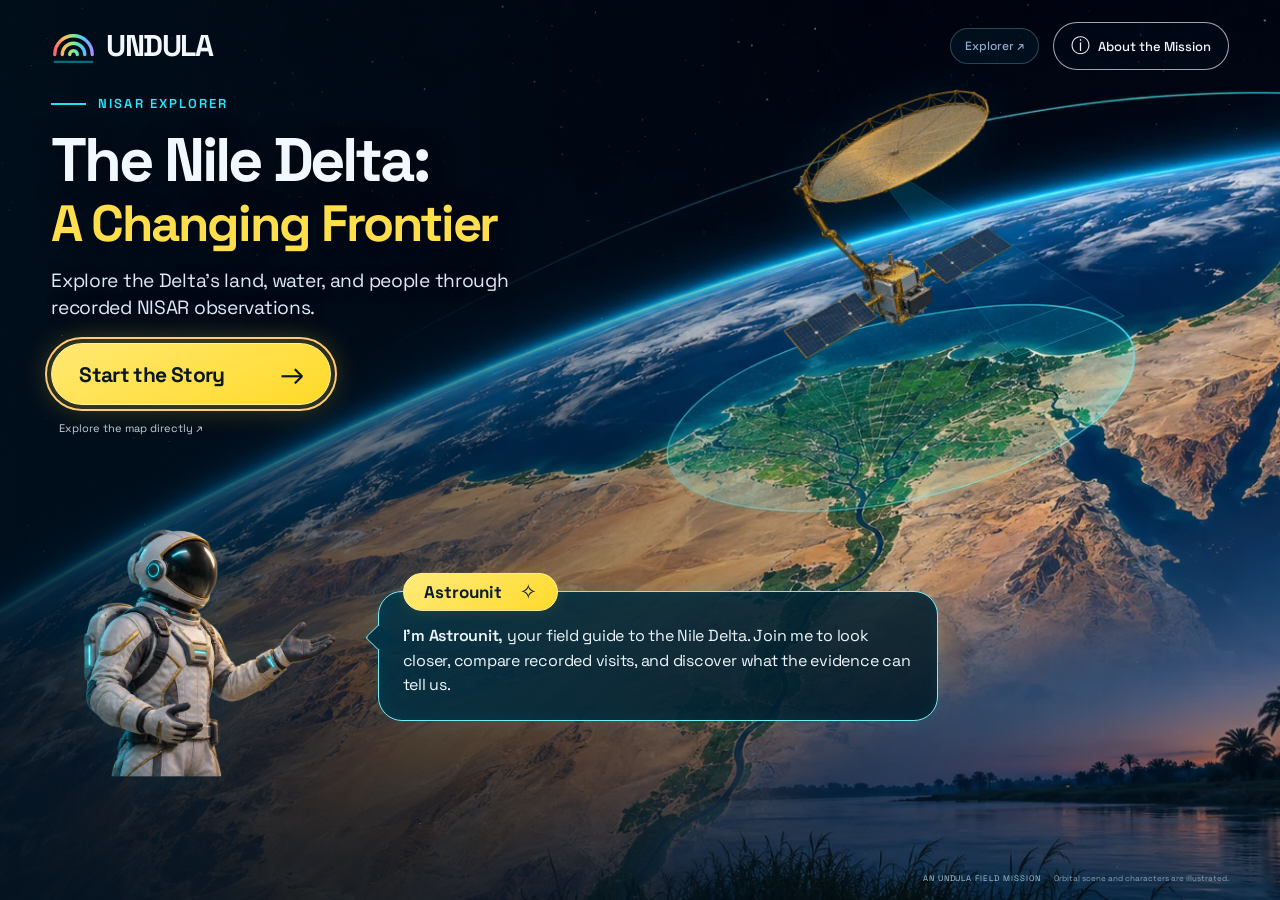
==== index.html @ 19006616 "Link every NASA resource from the challenge; Earthdata Search button The Guide gains 'Learn more and" ====
<!doctype html>
<html lang="en">
<head>
  <meta charset="utf-8">
  <meta name="viewport" content="width=device-width, initial-scale=1, viewport-fit=cover">
  <title>Undula: watch the ground move with NISAR radar</title>
  <meta name="description" content="See the Unseen. Follow NISAR through a cinematic journey over the Nile Delta, then explore real radar observations and the evidence behind Earth's changing surface.">
  <meta name="theme-color" content="#0d1424">
  <link rel="icon" href="assets/brand/undula-mark.svg" type="image/svg+xml">
  <link rel="apple-touch-icon" href="assets/brand/apple-touch-icon.png">
  <link rel="manifest" href="manifest.webmanifest">
  <meta name="application-name" content="Undula">
  <meta name="apple-mobile-web-app-title" content="Undula">
  <meta property="og:title" content="Undula: watch the ground move with NISAR radar">
  <meta property="og:description" content="See and hear the ground move: sinking cities, rising volcanoes and creeping faults, from NASA-ISRO NISAR radar.">
  <meta property="og:image" content="assets/brand/undula-512.png">
  <link rel="preconnect" href="https://fonts.googleapis.com">
  <link rel="preconnect" href="https://fonts.gstatic.com" crossorigin>
  <link rel="preconnect" href="https://server.arcgisonline.com" crossorigin>
  <link rel="preconnect" href="https://cdn.jsdelivr.net" crossorigin>
  <link href="https://fonts.googleapis.com/css2?family=Inter:wght@400..800&family=Space+Grotesk:wght@500..700&display=swap" rel="stylesheet">
  <link rel="modulepreload" href="fringe.js?v=10.0">
  <link rel="modulepreload" href="icons.js?v=19.0">
  <link rel="modulepreload" href="stories.js?v=10.0">
  <link rel="modulepreload" href="gl.js?v=10.0">
  <link rel="stylesheet" href="vendor/leaflet.css">
  <link rel="stylesheet" href="app.css?v=21.0">
  <link rel="stylesheet" href="learn.css?v=10.0">
  <link rel="stylesheet" href="mission.css?v=13.0">
  <link rel="stylesheet" href="scout.css?v=20.0">
  <link rel="modulepreload" href="learn.js?v=11.0">
  <link rel="modulepreload" href="science.js?v=10.0">
</head>
<body>
  <div class="app" id="app" data-view="map">

    <!-- ===================== MAP ===================== -->
    <section class="view view-map" id="view-map" aria-label="Radar map">
      <div id="map" aria-label="Interactive map"></div>
      <div class="map-vignette" aria-hidden="true"></div>

      <header class="hud-brand">
        <h1 class="brand-title"><svg class="brand-mark" viewBox="0 0 48 40" fill="none" aria-hidden="true"><defs><linearGradient id="undula-g" x1="3" y1="0" x2="45" y2="0" gradientUnits="userSpaceOnUse"><stop offset="0" stop-color="#ff5d73"/><stop offset=".26" stop-color="#ffc24d"/><stop offset=".5" stop-color="#7cf28b"/><stop offset=".74" stop-color="#4cc9ff"/><stop offset="1" stop-color="#b48cff"/></linearGradient></defs><g stroke="url(#undula-g)" stroke-linecap="round" stroke-width="3.6"><path d="M4 29a20 20 0 0 1 40 0"/><path d="M12 29a12 12 0 0 1 24 0"/><path d="M20 29a4 4 0 0 1 8 0"/></g><path d="M4 37h40" stroke="currentColor" stroke-opacity=".45" stroke-width="2.4" stroke-linecap="round"/></svg><span>Undula</span></h1>
        <p class="kicker accent">Watch the ground move with NISAR radar</p>
      </header>

      <div class="pulse glass" id="pulse" aria-live="off">
        <span class="pulse-dot" aria-hidden="true"></span>
        <div class="pulse-track"><div class="pulse-items" id="pulse-items"></div></div>
      </div>

      <div class="hud-tools" role="toolbar" aria-label="Map tools">
        <button class="glass round tool" id="btn-band" aria-label="Radar band"><span class="band-letter">L</span></button>
        <button class="glass round tool" id="btn-geom" aria-label="Pass direction"><span class="band-letter small">ASC</span></button>
        <button class="glass round tool" id="btn-world" aria-label="See the whole world on a globe"></button>
        <button class="glass round tool" id="btn-me" aria-label="Show NISAR over my location"></button>
        <button class="glass round tool" id="btn-sound" aria-label="Hear the ground move" title="Hear the ground move" aria-pressed="false"></button>
        <button class="glass round tool" id="btn-base" aria-label="Switch basemap"></button>
        <button class="glass round tool" id="btn-recenter" aria-label="Recenter on the selected site"></button>
        <button class="glass tool scout-toggle" id="btn-astrounit" aria-label="Explore as Astrounit" title="Explore as Astrounit" aria-pressed="false"><span class="scout-toggle-icon" aria-hidden="true"></span><span class="scout-toggle-label">Explore as Astrounit</span></button>
        <div class="tool-pair glass">
          <button class="tool-flat" id="btn-zoom-in" aria-label="Zoom in"></button>
          <button class="tool-flat" id="btn-zoom-out" aria-label="Zoom out"></button>
        </div>
      </div>

      <div class="legend glass" id="legend"></div>

      <div class="dock" id="dock">
        <button class="story-cta" id="story-cta" type="button" hidden></button>
        <article class="event-card glass" id="event-card" aria-live="polite"></article>
        <div class="scrub-row">
          <div class="scrubber glass">
            <div class="scrub-labels"><span id="scrub-left"></span><span id="scrub-right" class="accent"></span></div>
            <input id="scrubber" type="range" min="0" max="1000" value="0" aria-label="Time through the radar passes">
            <div class="ticks" id="ticks" aria-hidden="true"></div>
          </div>
          <button class="play-btn glass" id="play" aria-label="Pause"></button>
        </div>
      </div>

      <aside class="sheet glass" id="sheet" aria-label="Event details" aria-hidden="true">
        <div class="sheet-grip" aria-hidden="true"></div>
        <button class="sheet-close round" id="sheet-close" aria-label="Close details"></button>
        <div class="sheet-body" id="detail"></div>
      </aside>
    </section>

    <!-- ===================== EVENTS ===================== -->
    <section class="view view-page" id="view-events" aria-label="Events">
      <div class="page">
        <header class="page-head">
          <h1 class="page-title">Events</h1>
          <p class="kicker accent">Real places where the ground is moving</p>
          <p class="page-lede">Explore observations, cited studies and physics models. Each has a different role in the evidence.</p>
        </header>
        <div class="chips" role="group" aria-label="Filter events" id="filters">
          <button class="chip" data-filter="all" aria-pressed="true">All</button>
          <button class="chip" data-filter="human" aria-pressed="false">Caused by people</button>
          <button class="chip" data-filter="volcano" aria-pressed="false">Volcanoes</button>
          <button class="chip" data-filter="fault" aria-pressed="false">Faults</button>
          <button class="chip" data-filter="nisar" aria-pressed="false">Real NISAR data</button>
        </div>
        <div class="event-grid" id="event-grid"></div>
      </div>
    </section>

    <!-- ===================== LAB ===================== -->
    <section class="view view-page" id="view-lab" aria-label="Interference lab">
      <div class="page lab-page">
        <header class="page-head">
          <h1 class="page-title">Interference Lab</h1>
          <p class="kicker accent">Make the ground move and see what the radar would see</p>
        </header>
        <div class="lab-grid">
          <div class="lab-stage">
            <div class="lab-frame">
              <canvas id="lab-canvas" width="520" height="520" aria-label="Simulated interferogram"></canvas>
              <span class="frame-chip" id="lab-chip">NISAR L-band</span>
              <span class="north" aria-hidden="true">N<svg width="16" height="18" viewBox="0 0 16 18"><path d="M8 0 15 18 8 13 1 18z" fill="currentColor"/></svg></span>
              <div class="frame-caption">
                <div><div class="caption-title" id="lab-caption"></div><div class="caption-sub mono" id="lab-sub"></div></div>
                <div class="scalebar mono" id="lab-scale"><span></span><em></em></div>
              </div>
            </div>
            <div class="legend-inline" id="lab-legend"></div>
            <div class="stat-grid four" id="lab-readouts"></div>
          </div>
          <div class="lab-panel">
            <div class="seg big" role="group" aria-label="Deformation source" id="lab-type">
              <button data-type="bowl" aria-pressed="true">Aquifer subsidence</button>
              <button data-type="mogi" aria-pressed="false">Volcano uplift</button>
              <button data-type="rupture" aria-pressed="false">Fault slip</button>
              <button data-type="flank" aria-pressed="false">Flank slide</button>
            </div>
            <div class="slider-card" id="lab-params"></div>
            <div class="slider-card">
              <div class="slider-row">
                <div class="slider-head"><span>Radar band</span></div>
                <div class="seg" role="group" id="lab-band">
                  <button data-band="L" aria-pressed="true">L (23.8 cm)</button>
                  <button data-band="S" aria-pressed="false">S (9.4 cm)</button>
                  <button data-band="C" aria-pressed="false">C (5.55 cm)</button>
                </div>
              </div>
              <div class="slider-row">
                <div class="slider-head"><span>Incidence angle</span><output class="mono" id="lab-inc-out">37°</output></div>
                <input id="lab-inc" type="range" min="20" max="50" step="1" value="37" aria-label="Incidence angle">
                <div class="slider-range mono">20° to 50°</div>
              </div>
              <div class="slider-row">
                <div class="slider-head"><span>Pass direction</span></div>
                <div class="seg" role="group" id="lab-geom">
                  <button data-geom="ascending" aria-pressed="true">Ascending</button>
                  <button data-geom="descending" aria-pressed="false">Descending</button>
                </div>
              </div>
            </div>
          </div>
        </div>
      </div>
    </section>

    <!-- ===================== CINEMATIC JOURNEY ===================== -->
    <section class="view" id="view-briefing" aria-label="A Changing Frontier field mission"><div id="field-mission"></div></section>
    <section class="view" id="view-journey" aria-label="See the Unseen cinematic field guide">
      <div id="journey"></div>
    </section>

    <!-- ===================== GUIDE ===================== -->
    <section class="view view-page" id="view-guide" aria-label="Guide">
      <div class="page">
        <article class="guide" id="guide"></article>
      </div>
    </section>

    <!-- ===================== TAB BAR ===================== -->
    <nav class="tabbar glass" role="tablist" aria-label="Sections" id="tabbar">
      <button class="tab" role="tab" data-view="map" aria-selected="true"><span class="tab-icon" data-icon="map"></span><span>Map</span></button>
      <button class="tab" role="tab" data-view="briefing" aria-selected="false"><span class="tab-icon" data-icon="playCircle"></span><span>Story</span></button>
      <button class="tab tab-more" id="tab-more" type="button" aria-haspopup="true" aria-expanded="false" aria-controls="more-menu"><span class="tab-icon" data-icon="grid"></span><span>More</span></button>
      <div class="more-menu glass" id="more-menu" role="menu" aria-label="More sections" hidden>
        <button class="more-item" role="menuitem" data-view="journey"><b>Journey</b><span>A guided flight over the delta</span></button>
        <button class="more-item" role="menuitem" data-view="events"><b>All places</b><span>Every place where the ground moves</span></button>
        <button class="more-item" role="menuitem" data-view="lab"><b>Lab</b><span>Make the ground move, see the rings</span></button>
        <button class="more-item" role="menuitem" data-view="guide"><b>Guide</b><span>How radar sees the ground</span></button>
      </div>
    </nav>
  </div>

  <script src="vendor/leaflet.js"></script>
  <script type="module" src="app.js?v=22.0"></script>
</body>
</html>
---- vendor/leaflet.css ----
/* required styles */

.leaflet-pane,
.leaflet-tile,
.leaflet-marker-icon,
.leaflet-marker-shadow,
.leaflet-tile-container,
.leaflet-pane > svg,
.leaflet-pane > canvas,
.leaflet-zoom-box,
.leaflet-image-layer,
.leaflet-layer {
	position: absolute;
	left: 0;
	top: 0;
	}
.leaflet-container {
	overflow: hidden;
	}
.leaflet-tile,
.leaflet-marker-icon,
.leaflet-marker-shadow {
	-webkit-user-select: none;
	   -moz-user-select: none;
	        user-select: none;
	  -webkit-user-drag: none;
	}
/* Prevents IE11 from highlighting tiles in blue */
.leaflet-tile::selection {
	background: transparent;
}
/* Safari renders non-retina tile on retina better with this, but Chrome is worse */
.leaflet-safari .leaflet-tile {
	image-rendering: -webkit-optimize-contrast;
	}
/* hack that prevents hw layers "stretching" when loading new tiles */
.leaflet-safari .leaflet-tile-container {
	width: 1600px;
	height: 1600px;
	-webkit-transform-origin: 0 0;
	}
.leaflet-marker-icon,
.leaflet-marker-shadow {
	display: block;
	}
/* .leaflet-container svg: reset svg max-width decleration shipped in Joomla! (joomla.org) 3.x */
/* .leaflet-container img: map is broken in FF if you have max-width: 100% on tiles */
.leaflet-container .leaflet-overlay-pane svg {
	max-width: none !important;
	max-height: none !important;
	}
.leaflet-container .leaflet-marker-pane img,
.leaflet-container .leaflet-shadow-pane img,
.leaflet-container .leaflet-tile-pane img,
.leaflet-container img.leaflet-image-layer,
.leaflet-container .leaflet-tile {
	max-width: none !important;
	max-height: none !important;
	width: auto;
	padding: 0;
	}

.leaflet-container img.leaflet-tile {
	/* See: https://bugs.chromium.org/p/chromium/issues/detail?id=600120 */
	mix-blend-mode: plus-lighter;
}

.leaflet-container.leaflet-touch-zoom {
	-ms-touch-action: pan-x pan-y;
	touch-action: pan-x pan-y;
	}
.leaflet-container.leaflet-touch-drag {
	-ms-touch-action: pinch-zoom;
	/* Fallback for FF which doesn't support pinch-zoom */
	touch-action: none;
	touch-action: pinch-zoom;
}
.leaflet-container.leaflet-touch-drag.leaflet-touch-zoom {
	-ms-touch-action: none;
	touch-action: none;
}
.leaflet-container {
	-webkit-tap-highlight-color: transparent;
}
.leaflet-container a {
	-webkit-tap-highlight-color: rgba(51, 181, 229, 0.4);
}
.leaflet-tile {
	filter: inherit;
	visibility: hidden;
	}
.leaflet-tile-loaded {
	visibility: inherit;
	}
.leaflet-zoom-box {
	width: 0;
	height: 0;
	-moz-box-sizing: border-box;
	     box-sizing: border-box;
	z-index: 800;
	}
/* workaround for https://bugzilla.mozilla.org/show_bug.cgi?id=888319 */
.leaflet-overlay-pane svg {
	-moz-user-select: none;
	}

.leaflet-pane         { z-index: 400; }

.leaflet-tile-pane    { z-index: 200; }
.leaflet-overlay-pane { z-index: 400; }
.leaflet-shadow-pane  { z-index: 500; }
.leaflet-marker-pane  { z-index: 600; }
.leaflet-tooltip-pane   { z-index: 650; }
.leaflet-popup-pane   { z-index: 700; }

.leaflet-map-pane canvas { z-index: 100; }
.leaflet-map-pane svg    { z-index: 200; }

.leaflet-vml-shape {
	width: 1px;
	height: 1px;
	}
.lvml {
	behavior: url(#default#VML);
	display: inline-block;
	position: absolute;
	}


/* control positioning */

.leaflet-control {
	position: relative;
	z-index: 800;
	pointer-events: visiblePainted; /* IE 9-10 doesn't have auto */
	pointer-events: auto;
	}
.leaflet-top,
.leaflet-bottom {
	position: absolute;
	z-index: 1000;
	pointer-events: none;
	}
.leaflet-top {
	top: 0;
	}
.leaflet-right {
	right: 0;
	}
.leaflet-bottom {
	bottom: 0;
	}
.leaflet-left {
	left: 0;
	}
.leaflet-control {
	float: left;
	clear: both;
	}
.leaflet-right .leaflet-control {
	float: right;
	}
.leaflet-top .leaflet-control {
	margin-top: 10px;
	}
.leaflet-bottom .leaflet-control {
	margin-bottom: 10px;
	}
.leaflet-left .leaflet-control {
	margin-left: 10px;
	}
.leaflet-right .leaflet-control {
	margin-right: 10px;
	}


/* zoom and fade animations */

.leaflet-fade-anim .leaflet-popup {
	opacity: 0;
	-webkit-transition: opacity 0.2s linear;
	   -moz-transition: opacity 0.2s linear;
	        transition: opacity 0.2s linear;
	}
.leaflet-fade-anim .leaflet-map-pane .leaflet-popup {
	opacity: 1;
	}
.leaflet-zoom-animated {
	-webkit-transform-origin: 0 0;
	    -ms-transform-origin: 0 0;
	        transform-origin: 0 0;
	}
svg.leaflet-zoom-animated {
	will-change: transform;
}

.leaflet-zoom-anim .leaflet-zoom-animated {
	-webkit-transition: -webkit-transform 0.25s cubic-bezier(0,0,0.25,1);
	   -moz-transition:    -moz-transform 0.25s cubic-bezier(0,0,0.25,1);
	        transition:         transform 0.25s cubic-bezier(0,0,0.25,1);
	}
.leaflet-zoom-anim .leaflet-tile,
.leaflet-pan-anim .leaflet-tile {
	-webkit-transition: none;
	   -moz-transition: none;
	        transition: none;
	}

.leaflet-zoom-anim .leaflet-zoom-hide {
	visibility: hidden;
	}


/* cursors */

.leaflet-interactive {
	cursor: pointer;
	}
.leaflet-grab {
	cursor: -webkit-grab;
	cursor:    -moz-grab;
	cursor:         grab;
	}
.leaflet-crosshair,
.leaflet-crosshair .leaflet-interactive {
	cursor: crosshair;
	}
.leaflet-popup-pane,
.leaflet-control {
	cursor: auto;
	}
.leaflet-dragging .leaflet-grab,
.leaflet-dragging .leaflet-grab .leaflet-interactive,
.leaflet-dragging .leaflet-marker-draggable {
	cursor: move;
	cursor: -webkit-grabbing;
	cursor:    -moz-grabbing;
	cursor:         grabbing;
	}

/* marker & overlays interactivity */
.leaflet-marker-icon,
.leaflet-marker-shadow,
.leaflet-image-layer,
.leaflet-pane > svg path,
.leaflet-tile-container {
	pointer-events: none;
	}

.leaflet-marker-icon.leaflet-interactive,
.leaflet-image-layer.leaflet-interactive,
.leaflet-pane > svg path.leaflet-interactive,
svg.leaflet-image-layer.leaflet-interactive path {
	pointer-events: visiblePainted; /* IE 9-10 doesn't have auto */
	pointer-events: auto;
	}

/* visual tweaks */

.leaflet-container {
	background: #ddd;
	outline-offset: 1px;
	}
.leaflet-container a {
	color: #0078A8;
	}
.leaflet-zoom-box {
	border: 2px dotted #38f;
	background: rgba(255,255,255,0.5);
	}


/* general typography */
.leaflet-container {
	font-family: "Helvetica Neue", Arial, Helvetica, sans-serif;
	font-size: 12px;
	font-size: 0.75rem;
	line-height: 1.5;
	}


/* general toolbar styles */

.leaflet-bar {
	box-shadow: 0 1px 5px rgba(0,0,0,0.65);
	border-radius: 4px;
	}
.leaflet-bar a {
	background-color: #fff;
	border-bottom: 1px solid #ccc;
	width: 26px;
	height: 26px;
	line-height: 26px;
	display: block;
	text-align: center;
	text-decoration: none;
	color: black;
	}
.leaflet-bar a,
.leaflet-control-layers-toggle {
	background-position: 50% 50%;
	background-repeat: no-repeat;
	display: block;
	}
.leaflet-bar a:hover,
.leaflet-bar a:focus {
	background-color: #f4f4f4;
	}
.leaflet-bar a:first-child {
	border-top-left-radius: 4px;
	border-top-right-radius: 4px;
	}
.leaflet-bar a:last-child {
	border-bottom-left-radius: 4px;
	border-bottom-right-radius: 4px;
	border-bottom: none;
	}
.leaflet-bar a.leaflet-disabled {
	cursor: default;
	background-color: #f4f4f4;
	color: #bbb;
	}

.leaflet-touch .leaflet-bar a {
	width: 30px;
	height: 30px;
	line-height: 30px;
	}
.leaflet-touch .leaflet-bar a:first-child {
	border-top-left-radius: 2px;
	border-top-right-radius: 2px;
	}
.leaflet-touch .leaflet-bar a:last-child {
	border-bottom-left-radius: 2px;
	border-bottom-right-radius: 2px;
	}

/* zoom control */

.leaflet-control-zoom-in,
.leaflet-control-zoom-out {
	font: bold 18px 'Lucida Console', Monaco, monospace;
	text-indent: 1px;
	}

.leaflet-touch .leaflet-control-zoom-in, .leaflet-touch .leaflet-control-zoom-out  {
	font-size: 22px;
	}


/* layers control */

.leaflet-control-layers {
	box-shadow: 0 1px 5px rgba(0,0,0,0.4);
	background: #fff;
	border-radius: 5px;
	}
.leaflet-control-layers-toggle {
	background-image: url(images/layers.png);
	width: 36px;
	height: 36px;
	}
.leaflet-retina .leaflet-control-layers-toggle {
	background-image: url(images/layers-2x.png);
	background-size: 26px 26px;
	}
.leaflet-touch .leaflet-control-layers-toggle {
	width: 44px;
	height: 44px;
	}
.leaflet-control-layers .leaflet-control-layers-list,
.leaflet-control-layers-expanded .leaflet-control-layers-toggle {
	display: none;
	}
.leaflet-control-layers-expanded .leaflet-control-layers-list {
	display: block;
	position: relative;
	}
.leaflet-control-layers-expanded {
	padding: 6px 10px 6px 6px;
	color: #333;
	background: #fff;
	}
.leaflet-control-layers-scrollbar {
	overflow-y: scroll;
	overflow-x: hidden;
	padding-right: 5px;
	}
.leaflet-control-layers-selector {
	margin-top: 2px;
	position: relative;
	top: 1px;
	}
.leaflet-control-layers label {
	display: block;
	font-size: 13px;
	font-size: 1.08333em;
	}
.leaflet-control-layers-separator {
	height: 0;
	border-top: 1px solid #ddd;
	margin: 5px -10px 5px -6px;
	}

/* Default icon URLs */
.leaflet-default-icon-path { /* used only in path-guessing heuristic, see L.Icon.Default */
	background-image: url(images/marker-icon.png);
	}


/* attribution and scale controls */

.leaflet-container .leaflet-control-attribution {
	background: #fff;
	background: rgba(255, 255, 255, 0.8);
	margin: 0;
	}
.leaflet-control-attribution,
.leaflet-control-scale-line {
	padding: 0 5px;
	color: #333;
	line-height: 1.4;
	}
.leaflet-control-attribution a {
	text-decoration: none;
	}
.leaflet-control-attribution a:hover,
.leaflet-control-attribution a:focus {
	text-decoration: underline;
	}
.leaflet-attribution-flag {
	display: inline !important;
	vertical-align: baseline !important;
	width: 1em;
	height: 0.6669em;
	}
.leaflet-left .leaflet-control-scale {
	margin-left: 5px;
	}
.leaflet-bottom .leaflet-control-scale {
	margin-bottom: 5px;
	}
.leaflet-control-scale-line {
	border: 2px solid #777;
	border-top: none;
	line-height: 1.1;
	padding: 2px 5px 1px;
	white-space: nowrap;
	-moz-box-sizing: border-box;
	     box-sizing: border-box;
	background: rgba(255, 255, 255, 0.8);
	text-shadow: 1px 1px #fff;
	}
.leaflet-control-scale-line:not(:first-child) {
	border-top: 2px solid #777;
	border-bottom: none;
	margin-top: -2px;
	}
.leaflet-control-scale-line:not(:first-child):not(:last-child) {
	border-bottom: 2px solid #777;
	}

.leaflet-touch .leaflet-control-attribution,
.leaflet-touch .leaflet-control-layers,
.leaflet-touch .leaflet-bar {
	box-shadow: none;
	}
.leaflet-touch .leaflet-control-layers,
.leaflet-touch .leaflet-bar {
	border: 2px solid rgba(0,0,0,0.2);
	background-clip: padding-box;
	}


/* popup */

.leaflet-popup {
	position: absolute;
	text-align: center;
	margin-bottom: 20px;
	}
.leaflet-popup-content-wrapper {
	padding: 1px;
	text-align: left;
	border-radius: 12px;
	}
.leaflet-popup-content {
	margin: 13px 24px 13px 20px;
	line-height: 1.3;
	font-size: 13px;
	font-size: 1.08333em;
	min-height: 1px;
	}
.leaflet-popup-content p {
	margin: 17px 0;
	margin: 1.3em 0;
	}
.leaflet-popup-tip-container {
	width: 40px;
	height: 20px;
	position: absolute;
	left: 50%;
	margin-top: -1px;
	margin-left: -20px;
	overflow: hidden;
	pointer-events: none;
	}
.leaflet-popup-tip {
	width: 17px;
	height: 17px;
	padding: 1px;

	margin: -10px auto 0;
	pointer-events: auto;

	-webkit-transform: rotate(45deg);
	   -moz-transform: rotate(45deg);
	    -ms-transform: rotate(45deg);
	        transform: rotate(45deg);
	}
.leaflet-popup-content-wrapper,
.leaflet-popup-tip {
	background: white;
	color: #333;
	box-shadow: 0 3px 14px rgba(0,0,0,0.4);
	}
.leaflet-container a.leaflet-popup-close-button {
	position: absolute;
	top: 0;
	right: 0;
	border: none;
	text-align: center;
	width: 24px;
	height: 24px;
	font: 16px/24px Tahoma, Verdana, sans-serif;
	color: #757575;
	text-decoration: none;
	background: transparent;
	}
.leaflet-container a.leaflet-popup-close-button:hover,
.leaflet-container a.leaflet-popup-close-button:focus {
	color: #585858;
	}
.leaflet-popup-scrolled {
	overflow: auto;
	}

.leaflet-oldie .leaflet-popup-content-wrapper {
	-ms-zoom: 1;
	}
.leaflet-oldie .leaflet-popup-tip {
	width: 24px;
	margin: 0 auto;

	-ms-filter: "progid:DXImageTransform.Microsoft.Matrix(M11=0.70710678, M12=0.70710678, M21=-0.70710678, M22=0.70710678)";
	filter: progid:DXImageTransform.Microsoft.Matrix(M11=0.70710678, M12=0.70710678, M21=-0.70710678, M22=0.70710678);
	}

.leaflet-oldie .leaflet-control-zoom,
.leaflet-oldie .leaflet-control-layers,
.leaflet-oldie .leaflet-popup-content-wrapper,
.leaflet-oldie .leaflet-popup-tip {
	border: 1px solid #999;
	}


/* div icon */

.leaflet-div-icon {
	background: #fff;
	border: 1px solid #666;
	}


/* Tooltip */
/* Base styles for the element that has a tooltip */
.leaflet-tooltip {
	position: absolute;
	padding: 6px;
	background-color: #fff;
	border: 1px solid #fff;
	border-radius: 3px;
	color: #222;
	white-space: nowrap;
	-webkit-user-select: none;
	-moz-user-select: none;
	-ms-user-select: none;
	user-select: none;
	pointer-events: none;
	box-shadow: 0 1px 3px rgba(0,0,0,0.4);
	}
.leaflet-tooltip.leaflet-interactive {
	cursor: pointer;
	pointer-events: auto;
	}
.leaflet-tooltip-top:before,
.leaflet-tooltip-bottom:before,
.leaflet-tooltip-left:before,
.leaflet-tooltip-right:before {
	position: absolute;
	pointer-events: none;
	border: 6px solid transparent;
	background: transparent;
	content: "";
	}

/* Directions */

.leaflet-tooltip-bottom {
	margin-top: 6px;
}
.leaflet-tooltip-top {
	margin-top: -6px;
}
.leaflet-tooltip-bottom:before,
.leaflet-tooltip-top:before {
	left: 50%;
	margin-left: -6px;
	}
.leaflet-tooltip-top:before {
	bottom: 0;
	margin-bottom: -12px;
	border-top-color: #fff;
	}
.leaflet-tooltip-bottom:before {
	top: 0;
	margin-top: -12px;
	margin-left: -6px;
	border-bottom-color: #fff;
	}
.leaflet-tooltip-left {
	margin-left: -6px;
}
.leaflet-tooltip-right {
	margin-left: 6px;
}
.leaflet-tooltip-left:before,
.leaflet-tooltip-right:before {
	top: 50%;
	margin-top: -6px;
	}
.leaflet-tooltip-left:before {
	right: 0;
	margin-right: -12px;
	border-left-color: #fff;
	}
.leaflet-tooltip-right:before {
	left: 0;
	margin-left: -12px;
	border-right-color: #fff;
	}

/* Printing */

@media print {
	/* Prevent printers from removing background-images of controls. */
	.leaflet-control {
		-webkit-print-color-adjust: exact;
		print-color-adjust: exact;
		}
	}
---- app.css ----
/* =========================================================================
   Undula design tokens (first drawn for the Fringe iOS app; see Theme.swift)
   ========================================================================= */
:root {
  --canvas: #0d1424;
  --surface: #141d2f;
  --raised: #1b2639;
  --stroke: #26324a;
  --hair: rgba(226, 234, 248, 0.10);
  --text: #f3f6fb;
  --text-2: #c5cfdf;
  --sage: #8e9bb0;
  --accent: #3ddc97;
  --accent-dim: rgba(61, 220, 151, 0.14);
  --coral: #ff7a66;
  --amber: #ffc857;
  --lateral: #8fcdea;
  --glass: rgba(20, 29, 47, 0.88);
  --glass-strong: rgba(20, 29, 47, 0.96);
  --shadow: 0 12px 32px rgba(4, 9, 22, 0.32), 0 1px 3px rgba(4, 9, 22, 0.28);
  --mono: "JetBrains Mono", ui-monospace, SFMono-Regular, Menlo, Consolas, monospace;
  --sans: Inter, system-ui, -apple-system, "Segoe UI", Roboto, sans-serif;
  --r-xl: 24px;
  --r-lg: 18px;
  --r-md: 14px;
  --r-sm: 10px;
  --ease: cubic-bezier(0.22, 1, 0.36, 1);
  --sheet-w: 440px;
  color-scheme: dark;
}

* { box-sizing: border-box; }
html, body { height: 100%; }
body {
  margin: 0;
  background: var(--canvas);
  color: var(--text);
  font: 400 15px/1.55 var(--sans);
  -webkit-font-smoothing: antialiased;
  -moz-osx-font-smoothing: grayscale;
  font-feature-settings: "cv11", "ss01";
  overflow: hidden;
}
button, input, select { font: inherit; color: inherit; }
button { cursor: pointer; -webkit-tap-highlight-color: transparent; }
a { color: var(--accent); text-decoration: none; }
a:hover { text-decoration: underline; }
.icon { display: block; flex: none; }
.mono { font-family: var(--mono); font-variant-numeric: tabular-nums; }
.accent { color: var(--accent); }
.coral { color: var(--coral); }
.amber { color: var(--amber); }
.lateral { color: var(--lateral); }
.muted { color: var(--sage); }
.kicker {
  margin: 0;
  font: 500 11px/1.5 var(--mono);
  letter-spacing: 0.2em;
  text-transform: uppercase;
  color: var(--sage);
}
.kicker.accent { color: var(--accent); }
:focus-visible { outline: 2px solid var(--accent); outline-offset: 3px; border-radius: 10px; }

.glass {
  background: var(--glass);
  backdrop-filter: blur(16px) saturate(1.4);
  -webkit-backdrop-filter: blur(16px) saturate(1.4);
  border: 1px solid var(--hair);
  box-shadow: var(--shadow), inset 0 1px 0 rgba(255, 255, 255, 0.05);
}
.round {
  width: 48px; height: 48px; border-radius: 50%;
  display: grid; place-items: center;
  color: var(--accent);
  border: 1px solid var(--hair);
  transition: transform 0.18s var(--ease), background 0.2s;
}
.round:hover { background: rgba(22, 34, 38, 0.9); }
.round:active { transform: scale(0.94); }

/* =========================================================================
   App shell
   ========================================================================= */
.app { position: fixed; inset: 0; }
.view { position: absolute; inset: 0; opacity: 0; visibility: hidden; transition: opacity 0.35s var(--ease), visibility 0s linear 0.35s; }
.app[data-view="map"] #view-map,
.app[data-view="events"] #view-events,
.app[data-view="lab"] #view-lab,
.app[data-view="guide"] #view-guide { opacity: 1; visibility: visible; transition: opacity 0.35s var(--ease); }

/* Tab bar — app style, floating */
.tabbar {
  position: fixed; z-index: 1200;
  top: 18px; right: 18px;
  display: flex; gap: 4px; padding: 5px;
  border-radius: 999px;
}
.tab {
  display: flex; align-items: center; gap: 8px;
  padding: 9px 16px; border-radius: 999px; border: 0;
  background: transparent; color: var(--text-2);
  font: 500 14px var(--sans);
  transition: background 0.25s var(--ease), color 0.25s;
}
.tab:hover { color: var(--text); }
.tab[aria-selected="true"] { background: rgba(57, 217, 138, 0.13); color: var(--accent); }
.tab-icon { display: grid; }

/* =========================================================================
   Map view
   ========================================================================= */
#map { position: absolute; inset: 0; background: #0b1311; }
.leaflet-container { font: 13px var(--sans); background: #0b1311; }
.basemap-dark .leaflet-tile-pane { filter: sepia(0.42) hue-rotate(95deg) saturate(1.35) brightness(1.12) contrast(1.06); }
.basemap-dark .leaflet-pane.leaflet-labels-pane { filter: brightness(1.25); opacity: 0.95; }
.basemap-sat .leaflet-tile-pane { filter: brightness(0.92) saturate(1.05); }
.wayback-on .leaflet-tile-pane { filter: none; }
.map-vignette {
  position: absolute; inset: 0; pointer-events: none; z-index: 450;
  background:
    linear-gradient(180deg, rgba(5, 8, 10, 0.5) 0%, rgba(5, 8, 10, 0) 16%),
    linear-gradient(0deg, rgba(5, 8, 10, 0.55) 0%, rgba(5, 8, 10, 0) 26%),
    radial-gradient(130% 100% at 50% 45%, transparent 65%, rgba(5, 8, 10, 0.28) 100%);
}
.leaflet-control-attribution {
  background: rgba(5, 8, 10, 0.55) !important; color: var(--sage) !important;
  font: 10px var(--sans); border-radius: 8px 0 0 0;
}
.leaflet-control-attribution a { color: var(--text-2) !important; }
.leaflet-popup-content-wrapper {
  background: var(--glass-strong); color: var(--text);
  backdrop-filter: blur(18px); -webkit-backdrop-filter: blur(18px);
  border: 1px solid var(--hair); border-radius: var(--r-md); box-shadow: var(--shadow);
}
.leaflet-popup-content { margin: 14px 16px; line-height: 1.45; }
.leaflet-popup-tip { background: var(--glass-strong); border: 1px solid var(--hair); }
.leaflet-container a.leaflet-popup-close-button { color: var(--sage); top: 6px; right: 6px; }
.fringe-overlay, .nisar-layer { transition: opacity 0.45s var(--ease); }

/* Site markers */
/* The dot's own centre sits exactly on the site coordinate; the name floats beside it. */
.site { position: absolute; left: 0; top: 0; width: 0; height: 0; }
.site-dot {
  position: absolute; left: -7px; top: -7px;
  width: 14px; height: 14px; border-radius: 50%;
  background: var(--accent); box-shadow: 0 0 0 3px rgba(5, 8, 10, 0.85), 0 0 18px rgba(57, 217, 138, 0.5);
  transition: transform 0.3s var(--ease);
}
.site-dot::after {
  content: ""; position: absolute; inset: -9px; border-radius: 50%;
  border: 1.5px solid var(--accent); opacity: 0;
}
.site.is-selected .site-dot { transform: scale(1.2); }
.site.is-selected .site-dot::after { animation: ping 2.4s var(--ease) infinite; }
/* GNSS stations: small diamonds; codes appear when zoomed in */
.station { position: relative; transform: translate(-6px, -6px); display: flex; align-items: center; gap: 6px; width: max-content; }
.station i { width: 9px; height: 9px; transform: rotate(45deg); background: var(--amber); box-shadow: 0 0 0 2px rgba(5, 8, 10, 0.85); border-radius: 2px; }
.station span {
  font: 600 10px var(--mono); letter-spacing: 0.06em; color: var(--amber);
  background: rgba(5, 8, 10, 0.78); border: 1px solid rgba(255, 194, 77, 0.35); border-radius: 6px; padding: 1px 5px;
  opacity: 0; transition: opacity 0.25s;
}
.zoom-close .station span, .station:hover span { opacity: 1; }
.site-label {
  position: absolute; left: 16px; top: 0;
  font: 600 14px var(--sans); color: var(--text); white-space: nowrap;
  text-shadow: 0 1px 2px rgba(0, 0, 0, 0.9), 0 0 14px rgba(0, 0, 0, 0.8);
  opacity: 0; transform: translate(-4px, -50%); transition: opacity 0.3s, transform 0.3s var(--ease);
  pointer-events: none;
}
.site.is-selected .site-label, .site-dot:hover + .site-label { opacity: 1; transform: translate(0, -50%); }
/* Pins say what the ground is doing: colour by kind, a plain status line under the name. */
.site.kind-coral .site-dot { background: var(--coral); box-shadow: 0 0 0 3px rgba(5, 8, 10, 0.85), 0 0 18px rgba(255, 107, 87, 0.55); }
.site.kind-amber .site-dot { background: var(--amber); box-shadow: 0 0 0 3px rgba(5, 8, 10, 0.85), 0 0 18px rgba(255, 194, 77, 0.55); }
.site.kind-lateral .site-dot { background: var(--lateral); box-shadow: 0 0 0 3px rgba(5, 8, 10, 0.85), 0 0 18px rgba(143, 200, 224, 0.55); }
.site.kind-coral .site-dot::after { border-color: var(--coral); }
.site.kind-amber .site-dot::after { border-color: var(--amber); }
.site.kind-lateral .site-dot::after { border-color: var(--lateral); }
.site-label small { display: block; font: 600 11.5px var(--sans); letter-spacing: 0.01em; margin-top: 1px; }
.site.kind-coral .site-label small { color: #ff9a8b; }
.site.kind-amber .site-label small { color: #ffd68a; }
.site.kind-lateral .site-label small { color: #b9dcea; }
.zoom-mid .site-label { opacity: 0.92; transform: translate(0, -50%); }
.zoom-mid .site.is-selected .site-label { opacity: 1; }
.pin-key { display: flex; flex-wrap: wrap; gap: 6px 14px; margin-top: 8px; font: 600 11.5px var(--sans); }
.pin-key span { display: inline-flex; align-items: center; gap: 6px; }
.pin-key span::before { content: ""; width: 9px; height: 9px; border-radius: 50%; background: currentColor; box-shadow: 0 0 8px currentColor; }
@keyframes ping { 0% { transform: scale(0.6); opacity: 0.9; } 80%, 100% { transform: scale(1.9); opacity: 0; } }
.station-icon {
  font: 600 10px var(--mono); color: var(--canvas); background: var(--text);
  border-radius: 5px; padding: 2px 5px; white-space: nowrap; width: max-content;
  transform: translate(-50%, -50%); box-shadow: 0 0 0 2px rgba(5, 8, 10, 0.6);
}

/* HUD */
.hud-brand { position: absolute; z-index: 1000; top: 22px; left: 26px; pointer-events: none; }
.brand-title {
  margin: 0; font: 800 40px/1 var(--sans); letter-spacing: -0.03em;
  text-shadow: 0 2px 18px rgba(0, 0, 0, 0.6);
}
.hud-brand .kicker { margin-top: 8px; text-shadow: 0 1px 8px rgba(0, 0, 0, 0.8); }

.pulse {
  position: absolute; z-index: 1000; top: 22px; left: 50%; transform: translateX(-50%);
  width: min(560px, calc(100% - 760px)); min-width: 300px;
  height: 44px; border-radius: 999px; display: flex; align-items: center; gap: 12px; padding: 0 16px;
  overflow: hidden;
}
.pulse-dot { width: 8px; height: 8px; border-radius: 50%; background: var(--accent); flex: none; box-shadow: 0 0 0 0 rgba(57, 217, 138, 0.6); animation: live 2s infinite; }
@keyframes live { 0% { box-shadow: 0 0 0 0 rgba(57, 217, 138, 0.55); } 70%, 100% { box-shadow: 0 0 0 9px rgba(57, 217, 138, 0); } }
.pulse-track { overflow: hidden; flex: 1; mask-image: linear-gradient(90deg, transparent, #000 6%, #000 94%, transparent); -webkit-mask-image: linear-gradient(90deg, transparent, #000 6%, #000 94%, transparent); }
.pulse-items { display: flex; gap: 36px; width: max-content; animation: marquee 48s linear infinite; }
.pulse:hover .pulse-items { animation-play-state: paused; }
.pulse-item { font: 500 11px var(--mono); letter-spacing: 0.14em; text-transform: uppercase; color: var(--text-2); white-space: nowrap; }
.pulse-item b { color: var(--accent); font-weight: 600; }
@keyframes marquee { from { transform: translateX(0); } to { transform: translateX(-50%); } }

.hud-tools { position: absolute; z-index: 1000; top: 118px; left: 26px; display: grid; gap: 10px; justify-items: start; }
.tool { color: var(--accent); }
.band-letter { font: 700 17px var(--mono); }
.band-letter.small { font-size: 10.5px; letter-spacing: 0.06em; }
.tool-pair { display: grid; border-radius: 24px; width: 48px; overflow: hidden; }
.tool-flat { width: 48px; height: 44px; display: grid; place-items: center; border: 0; background: transparent; color: var(--text-2); }
.tool-flat:hover { color: var(--text); background: rgba(255, 255, 255, 0.04); }
.tool-flat + .tool-flat { border-top: 1px solid var(--hair); }

.legend {
  position: absolute; z-index: 1000; left: 26px; bottom: 26px; width: 236px;
  padding: 12px 14px; border-radius: var(--r-md);
}
.legend-bar { height: 8px; border-radius: 4px; margin: 8px 0 6px; }
.legend-row { display: flex; justify-content: space-between; gap: 8px; font: 10.5px var(--mono); color: var(--sage); }
.legend-note { font-size: 11.5px; color: var(--sage); margin-top: 6px; line-height: 1.4; }

/* Dock: event card + scrubber */
.dock {
  position: absolute; z-index: 1000; bottom: 22px;
  left: 290px; right: 26px;
  display: grid; gap: 12px; justify-items: center;
  transition: right 0.5s var(--ease);
  pointer-events: none;
}
.app.sheet-open .dock { right: calc(var(--sheet-w) + 44px); }
.dock > * { pointer-events: auto; width: min(660px, 100%); min-width: 0; }
.event-card {
  border-radius: var(--r-xl); padding: 16px; display: grid; grid-template-columns: 112px minmax(0, 1fr) auto; gap: 18px; align-items: center;
}
.ec-thumb { width: 112px; height: 112px; border-radius: 20px; overflow: hidden; background: #0a0f12; box-shadow: inset 0 0 0 1px var(--hair); position: relative; }
.ec-thumb canvas, .ec-thumb img { width: 100%; height: 100%; display: block; object-fit: cover; }
.ec-thumb [hidden] { display: none !important; }
.ec-thumb .thumb-tag { position: absolute; left: 6px; bottom: 6px; font: 600 9px var(--mono); letter-spacing: 0.1em; padding: 2px 6px; border-radius: 6px; background: rgba(5, 8, 10, 0.75); color: var(--accent); }
.ec-body { min-width: 0; display: grid; gap: 2px; }
.ec-title { display: flex; align-items: center; gap: 10px; min-width: 0; }
.ec-title h2 { margin: 0; font: 650 20px/1.25 var(--sans); letter-spacing: -0.01em; white-space: nowrap; overflow: hidden; text-overflow: ellipsis; }
.ec-big { display: flex; align-items: baseline; gap: 10px; margin: 2px 0 2px; }
.ec-num { font: 700 40px/1.05 var(--sans); letter-spacing: -0.025em; font-variant-numeric: tabular-nums; }
.ec-unit { font: 500 20px var(--sans); color: var(--sage); }
.ec-meta { font: 13px var(--mono); color: var(--sage); white-space: nowrap; overflow: hidden; text-overflow: ellipsis; letter-spacing: 0.02em; }
.ec-clock { display: flex; align-items: center; gap: 8px; margin-top: 6px; font: 12px var(--sans); color: var(--sage); white-space: nowrap; overflow: hidden; }
.ec-clock .t { font: 600 15px var(--mono); color: var(--accent); }
.ec-clock .icon { color: var(--accent); }
.ec-side { display: grid; gap: 8px; align-self: stretch; align-content: space-between; justify-items: end; }
.ec-side [hidden] { display: none !important; }
.ec-nav { display: flex; gap: 6px; }
/* Mode switch: physics model · real NISAR · then & now */
.ec-modes {
  grid-column: 1 / -1; display: flex; gap: 4px; padding: 4px; border-radius: 999px;
  background: rgba(255, 255, 255, 0.04); border: 1px solid var(--hair);
}
.mode-btn {
  flex: 1; display: inline-flex; align-items: center; justify-content: center; gap: 7px;
  height: 36px; border: 0; border-radius: 999px; background: transparent; color: var(--text-2);
  font: 600 13px var(--sans); white-space: nowrap; transition: background 0.25s var(--ease), color 0.25s;
}
.mode-btn:hover { color: var(--text); background: rgba(255, 255, 255, 0.05); }
.mode-btn[aria-pressed="true"] { background: var(--accent); color: var(--canvas); }
.mode-btn[data-act="photos"][aria-pressed="true"] { background: var(--text); }
.mode-btn[data-act="model"][aria-pressed="true"] { background: var(--amber); }

/* Then & Now */
.wayback-layer { transition: opacity 1.4s cubic-bezier(0.45, 0, 0.25, 1); }
.swipe { position: absolute; inset: 0; z-index: 455; pointer-events: none; --split: 50%; }
.swipe[hidden] { display: none; }
.swipe-line { position: absolute; top: 0; bottom: 0; left: var(--split); width: 2px; margin-left: -1px; background: #fff; box-shadow: 0 0 12px rgba(0, 0, 0, 0.6); }
.swipe-knob {
  position: absolute; top: 42%; left: var(--split); transform: translate(-50%, -50%); pointer-events: auto; touch-action: none; cursor: ew-resize;
  width: 46px; height: 46px; border-radius: 50%; border: 0; background: #fff; color: var(--canvas);
  display: flex; align-items: center; justify-content: center; box-shadow: 0 6px 20px rgba(0, 0, 0, 0.5);
}
.swipe-knob .icon { width: 14px; height: 14px; }
.swipe-tag {
  position: absolute; top: calc(42% - 66px); padding: 7px 14px; border-radius: 999px; background: rgba(5, 8, 10, 0.8);
  font: 700 16px var(--sans); color: #fff; backdrop-filter: blur(8px); white-space: nowrap;
}
.swipe-top {
  position: absolute; top: 92px; left: 50%; transform: translateX(-50%); width: min(560px, calc(100% - 32px));
  display: grid; justify-items: center; gap: 10px; pointer-events: none; text-align: center;
}
.swipe-note {
  margin: 0; padding: 10px 16px; border-radius: 16px; background: rgba(5, 8, 10, 0.82); backdrop-filter: blur(10px);
  font: 500 15px/1.45 var(--sans); color: #fff; box-shadow: var(--shadow);
}
.swipe-note:empty { display: none; }
.swipe-top .pill-btn { pointer-events: auto; background: #fff; color: var(--canvas); }
.swipe-year { display: none; font: 800 46px/1 var(--sans); color: #fff; text-shadow: 0 2px 18px rgba(0, 0, 0, 0.8); letter-spacing: -0.02em; }
.swipe-year small { display: block; font: 600 13px var(--mono); letter-spacing: 0.2em; text-transform: uppercase; margin-top: 4px; color: var(--accent); }
.swipe.blinking .swipe-year { display: block; }
.swipe.blinking .swipe-line, .swipe.blinking .swipe-knob, .swipe.blinking .swipe-tag { display: none; }
.leaflet-photosB-pane { transition: opacity 0.25s; }

/* Story mode: the dock steps aside and one caption card tells the place's story. */
.story-cta {
  justify-self: center; width: auto !important; display: inline-flex; align-items: center; gap: 9px;
  padding: 10px 18px; border: 0; border-radius: 999px; background: var(--accent); color: var(--canvas);
  font: 700 14px var(--sans); box-shadow: 0 10px 30px rgba(57, 217, 138, 0.28); cursor: pointer;
  transition: transform 0.25s var(--ease), box-shadow 0.25s;
}
.story-cta:hover { transform: translateY(-1px); box-shadow: 0 14px 36px rgba(57, 217, 138, 0.38); }
.story-cta[hidden], .app.comparing .story-cta { display: none; }
@media (max-height: 720px) { .swipe-top { top: 80px; } }
.app.story-on .dock, .app.story-on .legend { opacity: 0; pointer-events: none; transform: translateY(16px); }
.dock, .legend { transition: opacity 0.35s var(--ease), transform 0.35s var(--ease), right 0.5s var(--ease); }
.story {
  position: absolute; z-index: 1001; left: 50%; bottom: 26px; transform: translateX(-50%);
  width: min(640px, calc(100% - 24px)); padding: 20px 22px 18px; border-radius: var(--r-xl);
  display: grid; gap: 10px; animation: story-in 0.45s var(--ease);
}
.story[hidden] { display: none; }
@keyframes story-in { from { opacity: 0; transform: translate(-50%, 18px); } to { opacity: 1; transform: translate(-50%, 0); } }
.story-top { display: flex; justify-content: space-between; align-items: center; gap: 12px; }
.story h2 { margin: 0; font: 750 26px/1.15 var(--sans); letter-spacing: -0.02em; }
.story p { margin: 0; font: 16.5px/1.55 var(--sans); color: var(--text-2); }
.story-head { display: flex; justify-content: space-between; align-items: center; gap: 16px; }
.story-stat { flex: none; display: grid; justify-items: end; gap: 2px; text-align: right; max-width: 220px; }
.story-stat[hidden] { display: none; }
.story-stat strong { font: 800 30px/1 var(--sans); letter-spacing: -0.02em; }
.story-stat strong.accent { color: var(--accent); }
.story-stat span { font-size: 12.5px; line-height: 1.3; color: var(--sage); }
.story-progress { display: flex; gap: 6px; margin-top: 2px; }
.story-progress i { flex: 1; height: 4px; border-radius: 2px; background: rgba(255, 255, 255, 0.12); overflow: hidden; }
.story-progress i.done { background: var(--accent); }
.story-progress b { display: block; height: 100%; width: 0; background: var(--accent); }
.story-actions { display: flex; align-items: center; gap: 8px; flex-wrap: wrap; }
.story-spacer { flex: 1; }
.story-pause { width: 40px; height: 40px; border: 1px solid var(--hair); background: rgba(255, 255, 255, 0.05); color: var(--text); }
.story-pause[hidden], .story-actions [hidden] { display: none; }
.story-end { display: flex; gap: 8px; flex-wrap: wrap; justify-content: flex-end; }
#story-back:disabled { opacity: 0.35; }

/* Welcome: pick a story */
.welcome { position: fixed; inset: 0; z-index: 2500; display: grid; place-items: center; padding: 20px; background: rgba(3, 5, 6, 0.55); backdrop-filter: blur(3px); overflow: auto; }
.welcome[hidden] { display: none; }
.welcome-card { width: min(860px, 100%); padding: 30px 30px 24px; border-radius: 30px; display: grid; gap: 14px; animation: story-in-plain 0.5s var(--ease); }
@keyframes story-in-plain { from { opacity: 0; transform: translateY(14px); } to { opacity: 1; transform: none; } }
.welcome-card h1 { margin: 0; font: 800 38px/1.08 var(--sans); letter-spacing: -0.03em; }
.welcome-lede { margin: 0; font: 17px/1.55 var(--sans); color: var(--text-2); max-width: 640px; }
.welcome-grid { display: grid; grid-template-columns: 1fr 1fr; gap: 12px; margin-top: 6px; }
.w-card {
  display: grid; grid-template-columns: 72px minmax(0, 1fr) 18px; gap: 14px; align-items: center; text-align: left;
  padding: 12px; border-radius: 20px; border: 1px solid var(--hair); background: rgba(255, 255, 255, 0.035); color: var(--text);
  cursor: pointer; transition: background 0.25s, border-color 0.25s, transform 0.25s var(--ease);
}
.w-card:hover, .w-card:focus-visible { background: rgba(57, 217, 138, 0.08); border-color: rgba(57, 217, 138, 0.4); transform: translateY(-1px); }
.w-card.lead { grid-column: 1 / -1; grid-template-columns: 96px minmax(0, 1fr) 18px; border-color: rgba(57, 217, 138, 0.45); background: rgba(57, 217, 138, 0.07); }
.w-card canvas { width: 72px; height: 72px; border-radius: 16px; }
.w-card.lead canvas { width: 96px; height: 96px; }
.w-body { display: grid; gap: 3px; min-width: 0; }
.w-body strong { font: 700 16px var(--sans); }
.w-body > span { font-size: 13.5px; line-height: 1.4; color: var(--text-2); }
.w-body em { font: 600 12.5px var(--sans); font-style: normal; }
.w-badge { justify-self: start; padding: 2px 8px; border-radius: 999px; background: var(--accent); color: var(--canvas); font: 700 11px var(--sans) !important; }
.welcome-foot { display: flex; justify-content: space-between; align-items: center; gap: 12px; flex-wrap: wrap; margin-top: 4px; }
.welcome-foot .pin-key { margin: 0; }
body.welcome-open { overflow: hidden; }
.swipe-tag.left { right: calc(100% - var(--split) + 14px); }
.swipe-tag.right { left: calc(var(--split) + 14px); }
.year-chips { display: flex; flex-wrap: wrap; gap: 6px; }
.year-chips button {
  border: 1px solid var(--hair); background: rgba(255, 255, 255, 0.04); color: var(--text-2);
  border-radius: 999px; padding: 5px 10px; font: 500 12px var(--mono);
}
.year-chips button[aria-current="true"] { background: var(--text); color: var(--canvas); border-color: var(--text); }
.photo-card { border-color: rgba(255, 255, 255, 0.16); }

/* On the ground: gallery + viewer */
.gallery { display: grid; grid-auto-flow: column; grid-auto-columns: minmax(240px, 82%); gap: 12px; overflow-x: auto; scroll-snap-type: x mandatory; padding-bottom: 6px; scrollbar-width: thin; scrollbar-color: #24332d transparent; }
.gallery figure { margin: 0; scroll-snap-align: start; display: grid; gap: 8px; align-content: start; }
.gallery-img { display: block; padding: 0; border: 0; border-radius: 14px; overflow: hidden; background: #0a0f12; cursor: zoom-in; aspect-ratio: 4 / 3; }
.gallery-img img { width: 100%; height: 100%; object-fit: cover; display: block; transition: transform 0.5s var(--ease); }
.gallery-img:hover img { transform: scale(1.04); }
.gallery figcaption { font-size: 13px; line-height: 1.45; color: var(--text-2); }
.credit { display: block; margin-top: 4px; font-size: 11px; color: var(--sage); }
.credit a { color: var(--sage); text-decoration: underline; text-underline-offset: 2px; }
.lightbox {
  position: fixed; inset: 0; z-index: 3000; display: grid; grid-template-columns: auto 1fr auto; align-items: center; gap: 16px;
  padding: 24px; background: rgba(3, 5, 6, 0.92); backdrop-filter: blur(10px); -webkit-backdrop-filter: blur(10px);
}
.lightbox[hidden] { display: none; }
.lb-figure { margin: 0; display: grid; gap: 12px; justify-items: center; max-height: 100%; min-width: 0; }
.lb-figure img { max-width: 100%; max-height: calc(100vh - 170px); border-radius: 14px; box-shadow: 0 20px 60px rgba(0, 0, 0, 0.6); }
.lb-figure figcaption { max-width: 820px; text-align: center; }
.lb-figure p { margin: 0; font-size: 16px; line-height: 1.5; color: var(--text); }
.lb-close { position: absolute; top: 18px; right: 18px; background: rgba(255, 255, 255, 0.08); color: var(--text); }
.lb-nav { background: rgba(255, 255, 255, 0.08); color: var(--text); }
.lb-nav[hidden] { visibility: hidden; display: grid; }
body.lb-open { overflow: hidden; }
@media (max-width: 860px) {
  .lightbox { grid-template-columns: 1fr; padding: 70px 14px 24px; }
  .lb-nav { position: absolute; bottom: 24px; }
  .lb-prev { left: 18px; } .lb-next { right: 18px; }
  .lb-figure img { max-height: calc(100vh - 260px); }
}
.icon-btn {
  width: 36px; height: 36px; border-radius: 50%; display: grid; place-items: center;
  background: rgba(255, 255, 255, 0.04); border: 1px solid var(--hair); color: var(--text-2);
  transition: background 0.2s, color 0.2s, transform 0.15s var(--ease);
}
.icon-btn:hover { color: var(--text); background: rgba(255, 255, 255, 0.08); }
.icon-btn:active { transform: scale(0.92); }
.pill-btn {
  display: inline-flex; align-items: center; gap: 8px; height: 36px; padding: 0 14px; border-radius: 999px;
  border: 1px solid rgba(57, 217, 138, 0.35); background: rgba(57, 217, 138, 0.1); color: var(--accent);
  font: 600 13px var(--sans); white-space: nowrap;
  transition: background 0.2s, transform 0.15s var(--ease);
}
.pill-btn:hover { background: rgba(57, 217, 138, 0.18); }
.pill-btn:active { transform: scale(0.96); }
.pill-btn[aria-pressed="true"] { background: var(--accent); color: var(--canvas); border-color: var(--accent); }
.pill-btn.ghost { border-color: var(--hair); background: rgba(255, 255, 255, 0.04); color: var(--text); }

.chip-tag {
  display: inline-flex; align-items: center; gap: 6px; flex: none;
  font: 600 10.5px var(--mono); letter-spacing: 0.12em; text-transform: uppercase;
  padding: 4px 9px; border-radius: 999px; background: var(--accent-dim); color: var(--accent);
}
.chip-tag.coral { background: rgba(255, 107, 87, 0.12); color: var(--coral); }
.chip-tag.amber { background: rgba(255, 194, 77, 0.12); color: var(--amber); }
.chip-tag.lateral { background: rgba(143, 200, 224, 0.12); color: var(--lateral); }
.chip-tag .icon { width: 13px; height: 13px; }

.scrub-row { display: grid; grid-template-columns: minmax(0, 1fr) auto; gap: 12px; align-items: center; }
.scrubber { border-radius: var(--r-lg); padding: 12px 18px 10px; }
.scrub-labels { display: flex; justify-content: space-between; gap: 12px; font: 500 13px var(--mono); color: var(--sage); margin-bottom: 4px; white-space: nowrap; }
.ticks { position: relative; height: 8px; margin: 2px 11px 0; }
.ticks i { position: absolute; top: 0; width: 1px; height: 6px; background: rgba(237, 246, 240, 0.22); }
.ticks i.major { height: 8px; background: rgba(237, 246, 240, 0.4); }
.play-btn { width: 64px; height: 64px; border-radius: 50%; display: grid; place-items: center; color: var(--text); transition: transform 0.15s var(--ease); }
.play-btn:hover { background: rgba(22, 34, 38, 0.9); }
.play-btn:active { transform: scale(0.93); }

/* Range inputs (app-style track + big thumb) */
input[type="range"] { -webkit-appearance: none; appearance: none; width: 100%; height: 26px; background: transparent; margin: 0; --fill: 0%; }
input[type="range"]::-webkit-slider-runnable-track {
  height: 6px; border-radius: 3px;
  background: linear-gradient(90deg, var(--accent) var(--fill), rgba(237, 246, 240, 0.12) var(--fill));
}
input[type="range"]::-moz-range-track { height: 6px; border-radius: 3px; background: rgba(237, 246, 240, 0.12); }
input[type="range"]::-moz-range-progress { height: 6px; border-radius: 3px; background: var(--accent); }
input[type="range"]::-webkit-slider-thumb {
  -webkit-appearance: none; width: 22px; height: 22px; margin-top: -8px; border-radius: 50%;
  background: var(--accent); border: 3px solid #0d1a14; box-shadow: 0 0 0 1px rgba(57, 217, 138, 0.6), 0 4px 12px rgba(0, 0, 0, 0.5);
  transition: transform 0.15s var(--ease);
}
input[type="range"]:active::-webkit-slider-thumb { transform: scale(1.15); }
input[type="range"]::-moz-range-thumb { width: 18px; height: 18px; border-radius: 50%; background: var(--accent); border: 3px solid #0d1a14; }
.slider-card input[type="range"]::-webkit-slider-thumb { width: 34px; height: 22px; border-radius: 11px; background: #fff; border: 0; box-shadow: 0 2px 10px rgba(0, 0, 0, 0.45); }
.slider-card input[type="range"]::-moz-range-thumb { width: 34px; height: 22px; border-radius: 11px; background: #fff; border: 0; }

/* =========================================================================
   Detail sheet
   ========================================================================= */
.sheet {
  position: absolute; z-index: 1100; top: 84px; right: 18px; bottom: 18px; width: var(--sheet-w);
  border-radius: var(--r-xl); background: var(--glass-strong);
  transform: translateX(calc(100% + 40px)); opacity: 0;
  transition: transform 0.55s var(--ease), opacity 0.4s var(--ease);
  display: flex; flex-direction: column; overflow: hidden;
}
.app.sheet-open .sheet { transform: none; opacity: 1; }
.sheet-grip { display: none; }
.sheet-close { position: absolute; top: 14px; right: 14px; z-index: 2; width: 36px; height: 36px; color: var(--text-2); background: rgba(255, 255, 255, 0.06); }
.sheet-body { overflow-y: auto; padding: 22px 20px 28px; display: grid; gap: 14px; align-content: start; scrollbar-width: thin; scrollbar-color: #24332d transparent; }
.sheet-body > * { min-width: 0; }
.card { background: rgba(17, 28, 33, 0.7); border: 1px solid var(--hair); border-radius: var(--r-lg); padding: 18px; display: grid; gap: 12px; }
.card > * { min-width: 0; }
.card h3 { margin: 0; font: 650 16px var(--sans); letter-spacing: -0.005em; }
.card-head { display: flex; justify-content: space-between; align-items: center; gap: 10px; }
.sheet-hero { display: grid; gap: 10px; padding: 4px 44px 6px 2px; }
.sheet-title { margin: 0; font: 800 28px/1.12 var(--sans); letter-spacing: -0.025em; }
.sheet-headline { margin: 0; font: 500 16px/1.45 var(--sans); color: var(--text-2); }
.tags { display: flex; flex-wrap: wrap; gap: 6px; }
.stat-grid { display: grid; grid-template-columns: 1fr 1fr; gap: 8px; }
.stat-grid.four { grid-template-columns: repeat(4, 1fr); }
.stat { background: rgba(255, 255, 255, 0.03); border: 1px solid var(--hair); border-radius: var(--r-sm); padding: 11px 12px; }
.stat .v { font: 650 20px/1.2 var(--mono); letter-spacing: -0.01em; font-variant-numeric: tabular-nums; }
.stat .l { font-size: 11.5px; color: var(--sage); margin-top: 2px; line-height: 1.35; }
.prose-p { margin: 0; color: var(--text-2); line-height: 1.6; }
.facts { display: grid; gap: 12px; margin: 0; padding: 0; list-style: none; }
.facts li { display: grid; grid-template-columns: 104px 1fr; gap: 12px; }
.facts .v { font: 650 14px var(--mono); color: var(--accent); }
.facts .s { display: block; font-size: 11.5px; color: var(--sage); margin-top: 2px; }
.dossier { display: grid; gap: 16px; }
.dossier-item { display: grid; grid-template-columns: 38px 1fr; gap: 12px; }
.badge-ico { width: 38px; height: 38px; border-radius: 50%; display: grid; place-items: center; background: rgba(57, 217, 138, 0.1); border: 1px solid rgba(57, 217, 138, 0.25); color: var(--accent); }
.dossier-item h4 { margin: 4px 0 4px; font: 650 15px var(--sans); }
.dossier-item p { margin: 0; color: var(--text-2); line-height: 1.58; font-size: 14px; }
.note { background: rgba(143, 200, 224, 0.07); border: 1px solid rgba(143, 200, 224, 0.2); padding: 10px 12px; border-radius: var(--r-sm); font-size: 13px; color: var(--text-2); line-height: 1.5; }
.seg { display: inline-flex; padding: 3px; gap: 2px; border-radius: 999px; background: rgba(255, 255, 255, 0.04); border: 1px solid var(--hair); max-width: 100%; }
.seg button { border: 0; background: transparent; color: var(--sage); padding: 6px 12px; border-radius: 999px; font: 500 12.5px var(--sans); white-space: nowrap; transition: background 0.2s, color 0.2s; }
.seg button[aria-pressed="true"] { background: rgba(57, 217, 138, 0.16); color: var(--accent); }
.seg.wide { display: flex; } .seg.wide button { flex: 1; }
.seg.big { display: grid; grid-template-columns: repeat(2, 1fr); border-radius: var(--r-md); padding: 4px; }
.seg.big button { border-radius: 12px; padding: 12px 10px; font-size: 14px; }
.items { display: grid; gap: 10px; }
.item { display: grid; grid-template-columns: 84px 1fr; gap: 10px; font-size: 13px; color: var(--text-2); line-height: 1.5; }
.item strong { color: var(--text); font-weight: 600; }
.label-pill { font: 600 9.5px var(--mono); letter-spacing: 0.1em; text-align: center; border-radius: 6px; padding: 4px 0; height: fit-content; }
.label-MEASURED { background: rgba(57, 217, 138, 0.13); color: var(--accent); }
.label-DERIVED { background: rgba(143, 200, 224, 0.13); color: var(--lateral); }
.label-MODELED { background: rgba(255, 194, 77, 0.13); color: var(--amber); }
.label-LIVE { background: rgba(255, 107, 87, 0.13); color: var(--coral); }
.kv { display: grid; grid-template-columns: 92px 1fr; gap: 7px 12px; font-size: 12.5px; margin: 0; }
.kv dt { color: var(--sage); font: 11px var(--mono); padding-top: 1px; }
.kv dd { margin: 0; color: var(--text-2); overflow-wrap: anywhere; }
.list { margin: 0; padding-left: 18px; font-size: 12.5px; color: var(--text-2); display: grid; gap: 5px; line-height: 1.5; }
.digest { font: 11px var(--mono); word-break: break-all; color: var(--text-2); background: rgba(0, 0, 0, 0.25); padding: 8px 10px; border-radius: 10px; }
.status { display: flex; gap: 8px; align-items: flex-start; font-size: 13.5px; line-height: 1.45; }
.status .ok { color: var(--accent); } .status .warn { color: var(--amber); } .status .bad { color: var(--coral); }
.btn-row { display: flex; flex-wrap: wrap; gap: 8px; }
.gnss-chart { width: 100%; height: auto; display: block; }
.gnss-chart text { font: 10px var(--mono); fill: var(--sage); }
.gnss-head { display: flex; justify-content: space-between; align-items: baseline; gap: 8px; }
.gnss-head .st { font: 650 15px var(--mono); }
.gnss-sub { font-size: 12px; color: var(--sage); line-height: 1.45; }
.coast-rows { display: grid; gap: 12px; }
.coast-row { display: grid; gap: 5px; }
.coast-top { display: flex; justify-content: space-between; gap: 10px; font-size: 14px; }
.coast-top strong { font-size: 17px; color: var(--lateral); }
.coast-bar { height: 8px; border-radius: 99px; background: rgba(255, 255, 255, 0.06); overflow: hidden; }
.coast-bar i { display: block; height: 100%; border-radius: inherit; background: linear-gradient(90deg, #4cc9ff, #8FC8E0); transition: width 0.5s var(--ease); }
.coast-how { font-size: 11.5px; color: var(--sage); }
.anywhere { display: grid; justify-items: start; }
.anywhere .pill-btn { text-decoration: none; }
.pol-key { display: grid; grid-template-columns: 1fr 1fr; gap: 6px 12px; margin-top: 4px; font-size: 11.5px; color: var(--text-2); }
.pol-key span { display: flex; align-items: center; gap: 7px; min-width: 0; }
.pol-key span::before { content: ""; flex: none; width: 10px; height: 10px; border-radius: 3px; background: var(--c); box-shadow: inset 0 0 0 1px rgba(255, 255, 255, 0.18); }
.pol-block { display: grid; gap: 10px; padding-top: 12px; border-top: 1px solid var(--hair); }
.series-key { display: flex; gap: 14px; font: 11px var(--mono); color: var(--sage); }
.series-key span::before { content: ""; display: inline-block; width: 12px; height: 2px; margin-right: 6px; vertical-align: middle; background: var(--c); border-radius: 1px; }
.gnss-tip { font: 11px var(--mono); color: var(--text-2); min-height: 16px; }
.gnss-block { display: grid; gap: 6px; padding-top: 12px; border-top: 1px solid var(--hair); }
.corrections { font-size: 11.5px; color: var(--sage); margin: 0; padding-left: 16px; }
table.mini { width: 100%; border-collapse: collapse; font: 11.5px var(--mono); }
table.mini th, table.mini td { text-align: left; padding: 5px 4px; border-bottom: 1px solid var(--hair); }
table.mini th { color: var(--sage); font-weight: 500; }
.nisar-card { border-color: rgba(57, 217, 138, 0.35); background: linear-gradient(180deg, rgba(57, 217, 138, 0.07), rgba(17, 28, 33, 0.7) 40%); }
.nisar-tag { font: 600 9px var(--mono); letter-spacing: 0.1em; color: var(--canvas); background: var(--accent); border-radius: 5px; padding: 1px 5px; }

/* =========================================================================
   Pages (Events · Lab · Guide)
   ========================================================================= */
.view-page {
  overflow-y: auto; scrollbar-width: thin; scrollbar-color: #24332d transparent;
  background:
    radial-gradient(1200px 600px at 15% -10%, rgba(57, 217, 138, 0.08), transparent 60%),
    radial-gradient(900px 500px at 100% 0%, rgba(76, 201, 255, 0.05), transparent 60%),
    var(--canvas);
}
.view-page::before {
  content: ""; position: fixed; inset: 0; pointer-events: none; opacity: 0.35;
  background-image: url("data:image/svg+xml,%3Csvg xmlns='http://www.w3.org/2000/svg' width='160' height='160'%3E%3Cfilter id='n'%3E%3CfeTurbulence type='fractalNoise' baseFrequency='0.9' numOctaves='2' stitchTiles='stitch'/%3E%3CfeColorMatrix values='0 0 0 0 0.9 0 0 0 0 1 0 0 0 0 0.95 0 0 0 0.06 0'/%3E%3C/filter%3E%3Crect width='160' height='160' filter='url(%23n)'/%3E%3C/svg%3E");
}
.page { position: relative; max-width: 1180px; margin: 0 auto; padding: 104px 32px 120px; }
.page-head { margin-bottom: 28px; max-width: 760px; }
.page-title { margin: 0 0 10px; font: 800 56px/1 var(--sans); letter-spacing: -0.035em; }
.page-lede { margin: 14px 0 0; font-size: 17px; line-height: 1.6; color: var(--text-2); }
.chips { display: flex; flex-wrap: wrap; gap: 8px; margin-bottom: 24px; }
.chip {
  border: 1px solid var(--hair); background: rgba(255, 255, 255, 0.04); color: var(--text);
  border-radius: 999px; padding: 9px 18px; font: 500 14px var(--sans);
  transition: background 0.2s, color 0.2s, transform 0.15s var(--ease);
}
.chip:hover { background: rgba(255, 255, 255, 0.08); }
.chip:active { transform: scale(0.97); }
.chip[aria-pressed="true"] { background: var(--accent); color: var(--canvas); border-color: var(--accent); font-weight: 600; }

.event-grid { display: grid; grid-template-columns: repeat(auto-fill, minmax(340px, 1fr)); gap: 16px; }
.ev {
  display: grid; grid-template-columns: 116px 1fr 20px; gap: 18px; align-items: center; text-align: left;
  background: rgba(12, 20, 24, 0.75); border: 1px solid var(--hair); border-radius: var(--r-xl); padding: 16px; color: var(--text);
  transition: transform 0.3s var(--ease), border-color 0.3s, background 0.3s;
  animation: rise 0.6s var(--ease) both;
}
.ev:hover { transform: translateY(-3px); border-color: rgba(57, 217, 138, 0.35); background: rgba(17, 28, 33, 0.9); }
.ev canvas { width: 116px; height: 116px; border-radius: 20px; display: block; box-shadow: inset 0 0 0 1px var(--hair); }
.ev-body { min-width: 0; display: grid; gap: 6px; }
.ev-tags { display: flex; flex-wrap: wrap; gap: 6px; }
.ev h3 { margin: 0; font: 650 19px/1.25 var(--sans); letter-spacing: -0.01em; }
.ev p { margin: 0; color: var(--sage); font-size: 14px; line-height: 1.45; display: -webkit-box; -webkit-line-clamp: 2; -webkit-box-orient: vertical; overflow: hidden; }
.ev .fact { font: 12px var(--mono); color: var(--text-2); white-space: nowrap; overflow: hidden; text-overflow: ellipsis; }
.ev > .icon { color: var(--sage); }
@keyframes rise { from { opacity: 0; transform: translateY(12px); } to { opacity: 1; transform: none; } }

/* Lab */
.lab-grid { display: grid; grid-template-columns: minmax(0, 1.15fr) minmax(320px, 0.85fr); gap: 24px; align-items: start; }
.lab-stage { display: grid; gap: 14px; }
.lab-frame { position: relative; border-radius: var(--r-xl); overflow: hidden; border: 1px solid var(--hair); box-shadow: var(--shadow); aspect-ratio: 1; background: #070b0d; }
.lab-frame canvas { width: 100%; height: 100%; display: block; }
.frame-chip { position: absolute; top: 18px; left: 18px; padding: 7px 14px; border-radius: 999px; background: rgba(5, 8, 10, 0.72); font: 500 14px var(--mono); backdrop-filter: blur(10px); }
.north { position: absolute; top: 16px; right: 20px; display: grid; justify-items: center; font: 600 12px var(--mono); color: var(--text-2); gap: 2px; }
.frame-caption {
  position: absolute; left: 0; right: 0; bottom: 0; padding: 60px 22px 20px; display: flex; justify-content: space-between; align-items: flex-end; gap: 12px;
  background: linear-gradient(0deg, rgba(5, 8, 10, 0.85), transparent);
}
.caption-title { font: 650 22px var(--sans); letter-spacing: -0.01em; }
.caption-sub { color: var(--sage); font-size: 13px; margin-top: 2px; letter-spacing: 0.04em; }
.scalebar { display: grid; justify-items: center; gap: 4px; font-size: 12px; color: var(--text-2); }
.scalebar span { display: block; height: 8px; border: 1.5px solid var(--text-2); border-top: 0; }
.scalebar em { font-style: normal; }
.legend-inline .legend-bar { margin: 0 0 6px; height: 8px; }
.lab-panel { display: grid; gap: 14px; position: sticky; top: 96px; }
.slider-card { background: rgba(12, 20, 24, 0.8); border: 1px solid var(--hair); border-radius: var(--r-lg); padding: 6px 20px; display: grid; }
.slider-row { display: grid; gap: 6px; padding: 14px 0; }
.slider-row + .slider-row { border-top: 1px solid var(--hair); }
.slider-head { display: flex; justify-content: space-between; align-items: baseline; gap: 10px; font: 500 16px var(--sans); }
.slider-head output { font-size: 16px; color: var(--text); }
.slider-range { font-size: 12px; color: var(--sage); }

/* Guide */
.guide { max-width: 760px; }
.guide h2 { margin: 40px 0 10px; font: 700 24px var(--sans); letter-spacing: -0.015em; }
.guide p, .guide li { color: var(--text-2); font-size: 16px; line-height: 1.7; }
.guide table { width: 100%; border-collapse: collapse; font-size: 14px; margin: 8px 0; }
.guide th, .guide td { text-align: left; border-bottom: 1px solid var(--hair); padding: 10px 8px; vertical-align: top; color: var(--text-2); }
.guide th { color: var(--sage); font: 500 11px var(--mono); letter-spacing: 0.12em; text-transform: uppercase; }
.guide code { font-family: var(--mono); font-size: 13px; background: rgba(255, 255, 255, 0.06); padding: 1px 6px; border-radius: 6px; }
.guide-hero { display: grid; grid-template-columns: 1fr 200px; gap: 28px; align-items: center; }
.guide-hero canvas { width: 200px; height: 200px; border-radius: var(--r-xl); box-shadow: var(--shadow); }

/* =========================================================================
   Refresh: a calmer, brighter navy theme. Labels in plain sentence-case
   sans-serif (monospace only for code), lighter shadows, no neon glow.
   ========================================================================= */
.kicker { font: 600 12px/1.4 var(--sans); letter-spacing: 0.01em; text-transform: none; color: var(--sage); }
.glass { backdrop-filter: blur(12px) saturate(1.15); -webkit-backdrop-filter: blur(12px) saturate(1.15); box-shadow: var(--shadow); }
.round { color: var(--text); background: var(--glass); }
.round:hover { background: var(--raised); }
#map, .leaflet-container { background: #0e1626; }
.map-vignette {
  background: linear-gradient(180deg, rgba(10, 16, 30, 0.38) 0%, rgba(10, 16, 30, 0) 15%),
              linear-gradient(0deg, rgba(10, 16, 30, 0.32) 0%, rgba(10, 16, 30, 0) 20%);
}
.basemap-dark .leaflet-tile-pane { filter: brightness(1.5) contrast(0.92) saturate(0.85); }
.basemap-dark .leaflet-pane.leaflet-labels-pane { filter: none; opacity: 1; }
.basemap-sat .leaflet-tile-pane { filter: none; }
.pulse { display: none !important; }
#btn-band, #btn-geom { display: none !important; }
.brand-title { letter-spacing: -0.03em; }
.hud-brand .kicker { color: var(--text-2); text-shadow: 0 1px 6px rgba(0, 0, 0, 0.7); }
.leaflet-control-attribution { background: rgba(13, 20, 36, 0.6) !important; }
.tab[aria-selected="true"] { background: rgba(61, 220, 151, 0.14); }
.ec-meta { font: 500 13.5px/1.45 var(--sans); letter-spacing: 0; color: var(--text-2); }
.ec-meta + .ec-meta { color: var(--sage); }
.ec-num, .stat .v, .facts .v { font-variant-numeric: tabular-nums; }
.thumb-tag { font: 700 10px var(--sans) !important; letter-spacing: 0.04em !important; }
.legend-row { font: 500 11.5px var(--sans); }
.chip-tag { font: 600 12px var(--sans); letter-spacing: 0; text-transform: none; padding: 4px 10px; }
.label-pill { font: 700 11px var(--sans); letter-spacing: 0.02em; text-transform: none; }
.card { background: var(--surface); border-color: var(--hair); }
.stat { background: var(--raised); border-color: transparent; }
.stat .v { font: 700 20px/1.2 var(--sans); }
.facts .v { font: 700 14px var(--sans); }
.year-chips button { font: 600 12px var(--sans); }
.swipe-year small { font: 700 12px var(--sans); letter-spacing: 0.08em; }
.pill-btn { border-color: rgba(61, 220, 151, 0.35); }
.site-dot { box-shadow: 0 0 0 3px rgba(10, 16, 30, 0.9) !important; }
.site-label { text-shadow: 0 1px 3px rgba(0, 0, 0, 0.95), 0 0 10px rgba(0, 0, 0, 0.6); }
.event-card, .story { background: var(--glass-strong); }
.sheet { background: var(--glass-strong); }
.leaflet-popup-content-wrapper, .leaflet-popup-tip { background: var(--glass-strong); }

.ec-clock { display: none !important; }
.scrub-labels { font: 600 12.5px var(--sans) !important; letter-spacing: 0 !important; }
.legend-row span { color: var(--text-2); }
.story-btn { justify-self: start; margin-top: 4px; }
details.sci { border: 1px solid var(--hair); border-radius: var(--r-lg); background: rgba(255, 255, 255, 0.02); }
details.sci > summary {
  list-style: none; cursor: pointer; display: flex; align-items: center; justify-content: space-between; gap: 12px;
  padding: 16px 18px; border-radius: var(--r-lg);
}
details.sci > summary::-webkit-details-marker { display: none; }
details.sci > summary span { display: grid; gap: 2px; }
details.sci > summary strong { font: 650 15px var(--sans); }
details.sci > summary small { font-size: 12.5px; color: var(--sage); }
details.sci > summary .icon { color: var(--sage); transition: transform 0.25s var(--ease); }
details.sci[open] > summary .icon { transform: rotate(90deg); }
details.sci > summary:hover { background: rgba(255, 255, 255, 0.03); }
.sci-body { display: grid; gap: 14px; padding: 0 12px 12px; }

/* Welcome with the 3D globe */
.welcome { background: radial-gradient(120% 95% at 72% 50%, #1a2a47 0%, #0e1729 52%, #080d18 100%); backdrop-filter: none; place-items: center start; padding: 32px 56px; }
.welcome-globe { position: absolute; inset: 0 0 0 34%; opacity: 0; transition: opacity 1.4s var(--ease); }
.welcome-globe.ready { opacity: 1; }
.welcome-card { position: relative; width: min(560px, 100%); background: rgba(20, 29, 47, 0.86); }
.welcome-grid { grid-template-columns: 1fr 1fr; }
.w-card:not(.lead) { grid-template-columns: 52px minmax(0, 1fr) 16px; gap: 10px; padding: 10px; }
.w-card:not(.lead) canvas { width: 52px; height: 52px; border-radius: 12px; }
.w-card:not(.lead) .w-body > span { display: none; }
.w-card:not(.lead) .w-body strong { font-size: 14px; }
.g-pin { position: relative; width: 14px; height: 14px; padding: 0; border: 0; border-radius: 50%; background: var(--c); box-shadow: 0 0 0 3px rgba(8, 13, 24, 0.85); cursor: pointer; transition: opacity 0.3s, transform 0.2s var(--ease); }
.g-pin i { display: none; }
.g-pin:hover, .g-pin:focus-visible { transform: scale(1.25); }
.g-label { position: absolute; left: 20px; top: 50%; transform: translateY(-50%); white-space: nowrap; text-align: left; font: 650 14px var(--sans); color: #fff; text-shadow: 0 1px 3px rgba(0, 0, 0, 0.95), 0 0 12px rgba(0, 0, 0, 0.7); pointer-events: none; }
.g-label small { display: block; font: 600 11.5px var(--sans); color: var(--c); }

/* NISAR over any place */
.app.live-on .dock, .app.live-on .legend { opacity: 0; pointer-events: none; transform: translateY(16px); }
.app.live-on .story-cta { display: none; }
.live-blend .leaflet-photosA-pane, .live-blend .leaflet-photosB-pane { mix-blend-mode: screen; }
.live-layer { transition: opacity 1.2s cubic-bezier(0.45, 0, 0.25, 1); }
.live-thumb { filter: blur(8px); }
.live-pin { width: 18px; height: 18px; margin: -9px 0 0 -9px; border-radius: 50%; border: 3px solid #fff; box-shadow: 0 0 0 3px rgba(10, 16, 30, 0.6), 0 0 18px rgba(255, 255, 255, 0.45); }
.live .pol-key { margin-top: 0; }
.live .live-note { font-size: 12.5px; color: var(--sage); }
.live .live-note[hidden], .live .pol-key[hidden], .live .pill-btn[hidden] { display: none; }
.live.busy h2::after { content: ""; display: inline-block; width: 14px; height: 14px; margin-left: 10px; border-radius: 50%; border: 2px solid var(--accent); border-right-color: transparent; animation: spin 0.8s linear infinite; vertical-align: middle; }
@keyframes spin { to { transform: rotate(360deg); } }
.live-hint { font-size: 12.5px; color: var(--sage); }
.anywhere .pill-btn { justify-self: stretch; justify-content: center; }
.story-voice[aria-pressed="true"] { color: var(--accent); border-color: rgba(61, 220, 151, 0.5); }
.story-voice[hidden] { display: none; }
.welcome-actions { display: flex; gap: 8px; flex-wrap: wrap; }

/* =========================================================================
   Responsive
   ========================================================================= */
@media (max-width: 1280px) {
  .pulse { display: none; }
}
@media (max-width: 1100px) {
  :root { --sheet-w: 400px; }
  .legend { display: none; }
  .dock { left: 100px; }
  .lab-grid { grid-template-columns: 1fr; }
  .lab-panel { position: static; }
}
@media (max-width: 860px) {
  body { font-size: 14px; }
  .tabbar {
    top: auto; right: 12px; left: 12px; bottom: max(12px, env(safe-area-inset-bottom));
    justify-content: space-around; padding: 6px; border-radius: 30px;
  }
  .tab { flex-direction: column; gap: 3px; padding: 8px 4px; flex: 1; font-size: 11.5px; border-radius: 22px; }
  .hud-brand { top: max(16px, env(safe-area-inset-top)); left: 18px; max-width: calc(100% - 190px); }
  .brand-title { font-size: 30px; }
  .hud-tools { top: max(16px, env(safe-area-inset-top)); left: auto; right: 14px; grid-auto-flow: column; gap: 8px; }
  .round { width: 42px; height: 42px; }
  .tool-pair, #btn-geom { display: none; }
  .dock { left: 12px; right: 12px; bottom: 96px; gap: 10px; }
  .app.sheet-open .dock { right: 12px; }
  .event-card { grid-template-columns: 84px minmax(0, 1fr); padding: 12px; gap: 12px; border-radius: 24px; }
  .ec-thumb { width: 84px; height: 84px; border-radius: 16px; }
  .ec-side { grid-column: 1 / -1; grid-auto-flow: column; justify-content: space-between; align-items: center; }
  .ec-num { font-size: 32px; }
  .ec-unit { font-size: 16px; }
  .ec-title h2 { font-size: 17px; }
  .ec-clock { font-size: 11px; }
  .play-btn { width: 54px; height: 54px; }
  .sheet {
    top: 12vh; left: 0; right: 0; bottom: 0; width: auto; border-radius: 28px 28px 0 0;
    transform: translateY(105%);
  }
  .sheet-grip { display: block; width: 44px; height: 5px; border-radius: 3px; background: rgba(237, 246, 240, 0.25); margin: 10px auto 0; }
  .sheet-body { padding-bottom: 110px; }
  .page { padding: 84px 18px 130px; }
  .page-title { font-size: 40px; }
  .event-grid { grid-template-columns: 1fr; }
  .ev { grid-template-columns: 92px 1fr 16px; gap: 14px; border-radius: 24px; }
  .ev canvas { width: 92px; height: 92px; border-radius: 18px; }
  .stat-grid.four { grid-template-columns: repeat(2, 1fr); }
  .seg.big button { font-size: 13px; padding: 10px 6px; }
  .guide-hero { grid-template-columns: 1fr; }
  .guide-hero canvas { display: none; }
  .story { bottom: 96px; padding: 16px 16px 14px; gap: 8px; }
  .story h2 { font-size: 21px; }
  .story p { font-size: 15px; }
  .story-stat strong { font-size: 24px; }
  .swipe-top { top: 112px; }
  .swipe-note { font-size: 13.5px; }
  .swipe-year { font-size: 36px; }
  .welcome { align-items: start; justify-items: center; padding: 14px; }
  .welcome-globe { inset: 0 0 auto 0; height: 46vh; }
  .welcome-card { margin-top: 36vh; }
  .welcome-card { padding: 22px 18px 18px; border-radius: 26px; }
  .welcome-card h1 { font-size: 28px; }
  .welcome-lede { font-size: 15px; }
  .welcome-grid { grid-template-columns: 1fr; }
  .w-card.lead { grid-template-columns: 72px minmax(0, 1fr) 18px; }
  .w-card.lead canvas { width: 72px; height: 72px; }
  .story-cta { font-size: 13px; padding: 8px 14px; }
}

@media (prefers-reduced-motion: reduce) {
  *, *::before, *::after { animation-duration: 0.01ms !important; animation-iteration-count: 1 !important; transition-duration: 0.01ms !important; }
}

/* =========================================================================
   Tune-up: faster, calmer, fewer words.
   - No blur behind panels that float over the map. A blurred panel has to be
     repainted on every frame of a drag, which is what made phones stutter.
   - One type scale (12 / 13 / 15 / 17) for the map chrome.
   - Phones: the bottom card is one compact panel that slides down while you
     move the map and comes back with a tap or a pull.
   ========================================================================= */
:root {
  --glass: rgba(17, 25, 41, 0.95);
  --glass-strong: #131c2e;
  --shadow: 0 8px 24px rgba(4, 9, 22, 0.28), 0 1px 2px rgba(4, 9, 22, 0.3);
}
html, body { overscroll-behavior: none; }
.glass, .leaflet-popup-content-wrapper, .swipe-tag, .swipe-note, .lightbox, .frame-chip {
  backdrop-filter: none !important; -webkit-backdrop-filter: none !important;
}
.leaflet-popup-content-wrapper, .leaflet-popup-tip { background: var(--glass-strong); }
.event-card { contain: layout style; }

/* Type */
.ec-title h2 { font-weight: 600; }
.ec-meta { font: 500 13px/1.4 var(--sans); }
.ec-thumb .thumb-tag { font: 700 10px var(--sans); letter-spacing: 0.04em; }
.scrub-labels { font: 600 12px var(--sans) !important; }
.legend-row { font: 500 12px/1.4 var(--sans); }
.legend-note { font-size: 12px; margin-top: 4px; }
.site-label small, .g-label small { font-size: 12px; }
.mode-btn { font-size: 13px; }
.live .live-note, .live-hint { font-size: 12px; }
.story p { font-size: 16px; line-height: 1.5; }
.welcome-lede { font-size: 16px; line-height: 1.5; }
.sheet-headline { font-size: 15px; }
.prose-p { font-size: 15px; line-height: 1.55; }

/* Long paragraphs in the details sheet start folded. */
.clamp { display: -webkit-box; -webkit-box-orient: vertical; -webkit-line-clamp: 4; line-clamp: 4; overflow: hidden; }
.clamp.open { display: block; }
.more-btn { justify-self: start; margin: -4px 0 0; padding: 4px 0; border: 0; background: none; color: var(--accent); font: 600 13px var(--sans); cursor: pointer; }
.more-btn:hover { text-decoration: underline; }

@media (max-width: 860px) {
  /* Top of the screen: just the name and four round tools. */
  .map-vignette { display: none; }
  .hud-brand { max-width: none; left: 14px; }
  .hud-brand .kicker { display: none; }
  .brand-title { font-size: 26px; text-shadow: 0 1px 10px rgba(4, 9, 22, 0.75); }
  .hud-tools { right: 10px; gap: 6px; }
  .round { width: 40px; height: 40px; }

  /* Tab bar: slimmer. */
  .tabbar { left: 10px; right: 10px; bottom: max(10px, env(safe-area-inset-bottom)); padding: 4px; border-radius: 22px; }
  .tab { padding: 6px 4px 5px; gap: 2px; font-size: 11px; border-radius: 18px; }
  .tab-icon .icon { width: 18px; height: 18px; }

  /* The card and the time slider read as one panel. */
  .dock { left: 10px; right: 10px; bottom: calc(max(10px, env(safe-area-inset-bottom)) + 60px); gap: 0; }
  .story-cta { margin-bottom: 8px; font-size: 13px; padding: 8px 14px; box-shadow: 0 6px 18px rgba(4, 9, 22, 0.35); }
  .event-card {
    position: relative; grid-template-columns: 48px minmax(0, 1fr) auto; gap: 8px 10px; padding: 14px 12px 8px;
    border-radius: 20px 20px 0 0; border-bottom: 0; box-shadow: none; touch-action: none;
  }
  .event-card::before {
    content: ""; position: absolute; top: 5px; left: 50%; width: 36px; height: 4px; margin-left: -18px;
    border-radius: 2px; background: rgba(226, 234, 248, 0.24);
  }
  .ec-thumb { width: 48px; height: 48px; border-radius: 12px; }
  .ec-thumb .thumb-tag, .ec-title .chip-tag, .ec-meta, .ec-nav { display: none; }
  .ec-title h2 { font: 600 13px/1.25 var(--sans); letter-spacing: 0; color: var(--text-2); }
  .ec-big { margin: 0; gap: 6px; }
  .ec-num { font-size: 24px; line-height: 1.1; }
  .ec-unit { font-size: 13px; }
  .ec-side { grid-column: auto; grid-auto-flow: column; gap: 6px; align-self: center; align-content: center; justify-content: end; }
  .ec-side:has([data-act="compare"]:not([hidden]), [data-act="fields"]:not([hidden])) { grid-column: 1 / -1; justify-content: space-between; }
  .ec-modes { padding: 3px; touch-action: manipulation; }
  .mode-btn { height: 34px; padding: 0 6px; gap: 5px; font-size: 12.5px; }
  .scrub-row {
    grid-template-columns: minmax(0, 1fr) 40px; gap: 10px; padding: 0 10px 8px 14px;
    background: var(--glass-strong); border: 1px solid var(--hair); border-top: 0; border-radius: 0 0 20px 20px; box-shadow: var(--shadow);
  }
  .scrub-row .glass { background: none; border: 0; box-shadow: none; }
  .scrubber { padding: 0; border-radius: 0; }
  .scrub-labels { justify-content: flex-end; margin-bottom: 0; font-size: 11.5px !important; }
  #scrub-left, .ticks { display: none; }
  .play-btn { width: 40px; height: 40px; background: rgba(255, 255, 255, 0.07) !important; }

  /* While the map is being moved: only the name and the number stay. */
  .dock, .tabbar { transition: transform 0.42s var(--ease), opacity 0.3s var(--ease); }
  .story-cta, .ec-modes, .ec-side, .scrub-row > * { transition: opacity 0.25s var(--ease), transform 0.25s var(--ease); }
  .app.dock-min .dock { transform: translateY(var(--dock-shift, 0px)); }
  .app.dock-min .tabbar { transform: translateY(calc(100% + 24px)); }
  .app.dock-min .story-cta, .app.dock-min .ec-modes, .app.dock-min .scrub-row > * { opacity: 0; pointer-events: none; }

  /* Story and live cards sit just above the slimmer tab bar. */
  .story { bottom: calc(max(10px, env(safe-area-inset-bottom)) + 62px); }
  .story p { font-size: 15px; }

  /* Welcome: the globe shows dots only (the story cards below carry the names). */
  .g-label { display: none; }
  .welcome-lede { font-size: 15px; }
  .sheet { touch-action: pan-y; }
  .sheet-body { overscroll-behavior: contain; }
}
@media (max-width: 860px) {
  .ec-big { flex-wrap: nowrap; overflow: hidden; }
  .ec-num { white-space: nowrap; flex: none; }
  .ec-unit { white-space: nowrap; overflow: hidden; text-overflow: ellipsis; min-width: 0; }
  .ec-side .pill-btn { height: 32px; padding: 0 11px; font-size: 12.5px; gap: 4px; }
}

/* =========================================================================
   Focus: Map and Story are the two tabs; the other sections sit under More.
   ========================================================================= */
.tabbar { position: fixed; }
.tab-more.is-current { background: rgba(61, 220, 151, 0.14); color: var(--accent); }
.more-menu {
  position: absolute; top: calc(100% + 8px); right: 0; z-index: 1300; width: 264px; padding: 6px;
  display: grid; gap: 2px; border-radius: 18px; background: var(--glass-strong); box-shadow: var(--shadow);
  transform-origin: top right; animation: more-in 0.18s var(--ease);
}
.more-menu[hidden] { display: none; }
@keyframes more-in { from { opacity: 0; transform: scale(0.96); } to { opacity: 1; transform: none; } }
.more-item {
  display: grid; gap: 2px; text-align: left; padding: 10px 12px; border: 0; border-radius: 12px;
  background: transparent; color: var(--text); cursor: pointer; transition: background 0.15s;
}
.more-item b { font: 600 14px var(--sans); }
.more-item span { font: 400 12.5px/1.35 var(--sans); color: var(--sage); }
.more-item:hover, .more-item:focus-visible { background: rgba(255, 255, 255, 0.06); }
.more-item[aria-current="true"] b { color: var(--accent); }
@media (max-width: 860px) {
  .more-menu { top: auto; bottom: calc(100% + 8px); right: 0; left: auto; transform-origin: bottom right; }
}

/* Hear the ground move */
#btn-sound[aria-pressed="true"] { color: var(--accent); box-shadow: 0 0 0 2px rgba(61, 220, 151, 0.55), var(--shadow); }
.sound-hint {
  position: absolute; z-index: 1001; top: 22px; left: 50%; transform: translateX(-50%);
  width: min(460px, calc(100% - 32px)); margin: 0; padding: 12px 16px; border-radius: 16px;
  background: var(--glass-strong); font: 500 14px/1.45 var(--sans); color: var(--text-2); text-align: center;
  animation: more-in 0.2s var(--ease);
}
.sound-hint b { color: var(--text); }
.sound-hint[hidden] { display: none; }
@media (max-width: 860px) { .sound-hint { top: 70px; font-size: 13px; } }
@media (max-width: 860px) {
  /* Six round tools fit beside the title. */
  .hud-tools { gap: 4px; }
  .hud-tools .round, .hud-tools .scout-toggle { width: 36px; height: 36px; }
  .hud-tools .round .icon { width: 18px; height: 18px; }
}

/* Sea in 2100 */
.sea-layer { image-rendering: pixelated; transition: none; }
.mode-btn.sea-mode[aria-pressed="true"] { background: #2684ff; color: #fff; }
.sea-key { display: grid; gap: 4px; margin: 8px 0 6px; font: 500 12px/1.35 var(--sans); color: var(--text-2); }
.sea-key span::before { content: ""; display: inline-block; width: 10px; height: 10px; border-radius: 3px; margin-right: 7px; vertical-align: -1px; }
.sea-key .blue::before { background: #2684ff; }
.sea-key .coral::before { background: #ff6e56; }
.sea-key .violet::before { background: rgba(150, 128, 255, 0.55); }
.sea-switch { display: flex; align-items: center; gap: 8px; margin: 4px 0; font: 600 13px var(--sans); color: var(--text); cursor: pointer; }
.sea-switch input { width: 16px; height: 16px; accent-color: #ff6e56; }
.link-btn { padding: 0; border: 0; background: none; color: var(--accent); font: inherit; cursor: pointer; text-decoration: underline; }
.sea-how { display: grid; gap: 8px; padding-top: 12px; border-top: 1px solid var(--hair); }
.sea-how h4 { margin: 0; font: 650 14px var(--sans); }
.sea-how p { margin: 0; font-size: 13px; line-height: 1.5; color: var(--text-2); }
.sea-how .pill-btn { justify-self: start; }
@media (max-width: 860px) {
  /* Four modes in one row: text only. */
  .ec-modes:has(.sea-mode) .mode-btn { padding: 0 3px; gap: 0; font-size: 12px; }
  .ec-modes:has(.sea-mode) .mode-btn .icon { display: none; }
  /* The sinking switch and Details share their own row, under the name and the year. */
  .ec-side:has([data-act="sinking"]:not([hidden])) { grid-column: 1 / -1; justify-content: space-between; }
}

/* =========================================================================
   Undula: one look across the opening mission, the map and the cards.
   Cyan and gold from the mission screens, the radar ring colours in the logo,
   Space Grotesk for names and big numbers, Inter for reading.
   ========================================================================= */
:root {
  --accent: #34e2ee;
  --accent-dim: rgba(52, 226, 238, 0.14);
  --gold: #ffcb73;
  --display: "Space Grotesk", Inter, system-ui, sans-serif;
  --glass: rgba(12, 21, 38, 0.95);
  --glass-strong: #101a2e;
  --surface: #131e33;
  --raised: #1a2740;
  --hair: rgba(150, 200, 230, 0.13);
  --ok: #3ddc97;
}
/* the old green accent, wherever it was written out by hand */
.tab[aria-selected="true"], .tab-more.is-current { background: rgba(52, 226, 238, 0.14) !important; color: var(--accent) !important; }
.pill-btn { border-color: rgba(52, 226, 238, 0.38); background: rgba(52, 226, 238, 0.1); color: var(--accent); }
.pill-btn:hover { background: rgba(52, 226, 238, 0.18); }
.pill-btn[aria-pressed="true"] { background: var(--accent); border-color: var(--accent); color: #04121c; }
.pill-btn.ghost { border-color: var(--hair); background: rgba(255, 255, 255, 0.04); color: var(--text); }
.story-cta { background: linear-gradient(135deg, #5cecf5, #2bc8e0); color: #04121c; box-shadow: 0 10px 28px rgba(43, 200, 224, 0.3); }
.story-cta:hover { box-shadow: 0 14px 34px rgba(43, 200, 224, 0.42); }
.mode-btn[aria-pressed="true"] { background: var(--accent); color: #04121c; }
.mode-btn[data-act="model"][aria-pressed="true"] { background: var(--gold); color: #1d1404; }
input[type="range"] { accent-color: var(--accent); }
:focus-visible { outline-color: var(--gold); }
.status .ok, .ok { color: var(--ok); }

/* Brand */
.brand-title { display: inline-flex; align-items: center; gap: 10px; font-family: var(--display); font-weight: 700; letter-spacing: -0.035em; }
.brand-title .brand-mark { width: 1.05em; height: auto; flex: none; color: var(--text); filter: drop-shadow(0 2px 8px rgba(4, 9, 22, 0.6)); }
.hud-brand .kicker { font-family: var(--sans); }

/* Display type for names and the big numbers */
.ec-title h2, .sheet-title, .welcome-card h1, .story h2, .page-title, .card h3, .ec-num, .stat .v, .more-item b { font-family: var(--display); }
.ec-num { letter-spacing: -0.03em; }
.sheet-title, .welcome-card h1, .page-title { letter-spacing: -0.035em; }

/* Calmer, more consistent surfaces */
.glass { border-color: var(--hair); }
.event-card, .scrubber, .legend, .sheet, .story, .more-menu, .sound-hint { border: 1px solid var(--hair); }
.card { background: var(--surface); border-color: var(--hair); }
.round { color: var(--text); background: var(--glass); border: 1px solid var(--hair); }
.round:hover { background: var(--raised); color: var(--accent); }
.tabbar { border: 1px solid var(--hair); }
.chip-tag { background: var(--accent-dim); color: var(--accent); }
.kicker.accent { color: var(--accent); }
.play-btn { background: var(--accent) !important; color: #04121c !important; border: 0; box-shadow: 0 8px 22px rgba(43, 200, 224, 0.28); }
.play-btn:hover { filter: brightness(1.08); }
@media (max-width: 860px) {
  .brand-title { gap: 8px; }
  .play-btn { box-shadow: none; }
}
@media (max-width: 860px) {
  /* The logo and six round tools share the top line. */
  .hud-brand { left: 12px; }
  .brand-title { font-size: 23px; gap: 6px; }
  .hud-tools { right: 8px; gap: 3px; }
}
@media (max-width: 360px) { .brand-title span { display: none; } }
/* A popup opened below the click (near the top of the world): the tip points up. */
.popup-below .leaflet-popup-tip-container { top: -19px; transform: rotate(180deg); }

/* Bottom panel: a grip on the top edge shrinks it to one line on every screen size. */
.event-card { position: relative; }
.dock-grip {
  position: absolute; top: 0; left: 50%; transform: translateX(-50%); z-index: 2;
  width: 64px; height: 18px; padding: 0; border: 0; background: none; cursor: pointer;
  display: grid; place-items: center;
}
.dock-grip span { width: 38px; height: 4px; border-radius: 2px; background: rgba(226, 234, 248, 0.28); transition: background 0.2s, width 0.2s var(--ease); }
.dock-grip:hover span, .dock-grip:focus-visible span { background: var(--accent); width: 46px; }
@media (max-width: 860px) { .event-card::before { display: none; } }
@media (min-width: 861px) {
  .app.dock-min .ec-modes, .app.dock-min .ec-side, .app.dock-min .ec-meta, .app.dock-min .ec-thumb,
  .app.dock-min .scrub-row, .app.dock-min .story-cta, .app.dock-min .scout-panel { display: none !important; }
  .app.dock-min .event-card { grid-template-columns: minmax(0, 1fr); padding: 16px 18px 12px; gap: 0; }
  .app.dock-min .ec-big { margin: 0; }
  .app.dock-min .ec-num { font-size: 26px; }
  .app.dock-min .dock > * { width: min(420px, 100%); }
}
@media (max-width: 860px) {
  .app.dock-min .scout-panel { display: none !important; }
}

.guide-resources { display: grid; gap: 8px; padding-left: 20px; }
.guide-resources li { line-height: 1.5; }
.guide-resources b a { color: var(--accent); }
---- learn.css ----
/* See the Unseen: a cinematic field guide. Scientific panels share the tokens. */
.app[data-view="journey"] #view-journey { opacity: 1; visibility: visible; transition: opacity .5s; }
.app[data-view="journey"] > .tabbar { display: none; }
#view-journey { background: #081c22; overflow: auto; }
.journey { width: 100%; min-height: 100%; color: #f1f2e8; font-family: Inter, system-ui, sans-serif; }
.jr-stage { --scan: 26%; --ground-time: .38; --look-x: 0px; --look-y: 0px; position: relative; width: 100%; min-height: 680px; height: 100dvh; isolation: isolate; overflow: hidden; background: #0d3039; }
.jr-art, .jr-shade, .jr-grid, .jr-water-light { position: absolute; inset: 0; pointer-events: none; }
.jr-art { z-index: -1; overflow: hidden; }
.jr-landscape { position: absolute; inset: -3%; width: 106%; height: 106%; object-fit: cover; object-position: 59% 66%; transform: scale(1.03) translate(var(--look-x), var(--look-y)); transition: transform 1.8s cubic-bezier(.22,1,.36,1), filter 1.8s; }
.jr-foreground { position: absolute; inset: auto -5% -6%; width: 110%; height: 72%; object-fit: cover; object-position: bottom; opacity: 0; transform: translate(calc(var(--look-x) * 1.8), calc(var(--look-y) * 1.5)); transition: opacity 1.5s, transform 1.6s; }
.jr-shade { background: linear-gradient(90deg, #031b25e8 0%, #071c24bf 26%, #07252a4d 57%, #062b2a12 85%), linear-gradient(180deg, #06222d4d, transparent 30%, transparent 65%, #041a20ed 100%); }
.jr-grid { inset: 12% -10% -20%; background-image: linear-gradient(#c4e6dd0b 1px, transparent 1px), linear-gradient(90deg, #c4e6dd0b 1px, transparent 1px); background-size: 90px 90px; transform: perspective(700px) rotateX(50deg); opacity: 0; transition: opacity 1.8s; }
.jr-water-light { background: radial-gradient(ellipse at 68% 83%, #c2e8c52b, transparent 28%); mix-blend-mode: screen; animation: jr-water 9s ease-in-out infinite alternate; }
@keyframes jr-water { to { opacity: .3; transform: translateX(15px); } }
.jr-header { position: absolute; inset: 0 0 auto; display: flex; align-items: center; justify-content: space-between; gap: 20px; padding: 30px 4.5%; z-index: 10; }
.jr-brand { display: inline-flex; align-items: center; gap: 11px; padding: 0; border: 0; background: none; color: #f0f3e8; font: 650 28px/1 Inter, system-ui, sans-serif; letter-spacing: -.07em; }
.jr-logo { color: #d6e2bd; font-size: 27px; line-height: 1; }
.jr-brand-line { width: 1px; height: 18px; background: #b9d4cd40; margin: 0 7px 0 14px; }
.jr-brand small { font: 450 9px/1.5 Inter, system-ui, sans-serif; letter-spacing: .2em; color: #b4cbc6; }
.jr-header-actions { display: flex; align-items: center; gap: 25px; }
.jr-sound, .jr-exit { display: inline-flex; align-items: center; gap: 9px; min-height: 40px; padding: 7px 0; background: none; border: 0; color: #d5e1d7; font-size: 11px; }
.jr-sound { color: #a8c7bf; }
.jr-exit:hover, .jr-sound:hover { color: #fff7d9; }
.jr-copy { position: absolute; top: 25%; left: 8%; width: min(43%, 540px); z-index: 3; transition: opacity .5s, transform .6s; }
.jr-eyebrow { margin: 0 0 23px; color: #c7d5b2; font-size: 9px; letter-spacing: .24em; font-weight: 550; }
.jr-title { margin: 0 0 25px; font-size: clamp(56px, 7.4vw, 109px); font-weight: 570; line-height: .99; letter-spacing: -.07em; text-wrap: balance; }
.jr-title em { font-family: Georgia, "Times New Roman", serif; font-weight: 400; letter-spacing: -.065em; color: #d6dcb9; }
.jr-title:focus { outline: none; }
.jr-description { max-width: 350px; margin: 0; color: #c2d5cd; font-size: 14px; font-weight: 400; line-height: 1.85; }
.jr-begin { display: flex; gap: 23px; align-items: center; margin-top: 30px; }
.jr-begin[hidden] { display: none; }
.jr-primary { display: inline-flex; align-items: center; justify-content: center; gap: 22px; min-height: 50px; background: #d9dfbe; color: #112f2e; border: 1px solid #e9ecd7; border-radius: 4px; padding: 13px 23px; font-size: 12px; font-weight: 650; box-shadow: 0 5px 25px #03201b26; transition: background .2s, transform .2s; }
.jr-primary:hover { background: #f0efd7; transform: translateY(-2px); }
.jr-duration { color: #b5c7ba; font-size: 9px; line-height: 1.8; }
.jr-duration > span { color: #86a59e; }
.jr-satellite { position: absolute; right: 13%; top: 14%; width: min(31vw, 370px); transform: translate(calc(var(--look-x) * -2), calc(var(--look-y) * -1.8)); animation: jr-float 9s ease-in-out infinite alternate; transition: top 1.7s, right 1.7s, width 1.7s, opacity 1s; }
.jr-satellite > img { display: block; width: 100%; height: auto; filter: drop-shadow(0 20px 30px #031a2966); transform: rotate(-11deg); }
.jr-satellite-tag { display: flex; align-items: center; justify-content: center; gap: 7px; margin-top: -20px; color: #e1e8d6; font: 500 11px/1.7 Inter, system-ui, sans-serif; letter-spacing: .2em; }
.jr-satellite-tag small { color: #9ebeb8; font-size: 7px; letter-spacing: .1em; padding-left: 8px; border-left: 1px solid #c4ddcc50; }
.jr-satellite-tag i, .jr-observation-top i { width: 4px; height: 4px; border-radius: 50%; background: #b0d1a3; box-shadow: 0 0 8px #d2efb899; }
.jr-orbit { position: absolute; inset: -13% -16% 5%; border: 1px solid #d5e3c02b; border-radius: 50%; transform: rotate(-20deg); }
.jr-orbit::after { content: ""; position: absolute; top: 15%; right: 9%; width: 5px; height: 5px; background: #e2e6bc; border-radius: 50%; box-shadow: 0 0 16px #e2e6bc; }
@keyframes jr-float { to { translate: 0 12px; } }
.jr-clouds { position: absolute; inset: 15% -8% auto; width: 116%; height: 78%; object-fit: cover; clip-path: inset(0 0 0 var(--scan)); opacity: 0; transition: opacity 1.2s, transform 2s; filter: brightness(.84); }
.jr-scan { display: none; position: absolute; inset: 13% 0 8%; width: var(--scan); border-right: 1px solid #e7eccf; background: linear-gradient(90deg, #8debc500, #74d5ba14 95%, #d2f0c64d); box-shadow: 9px 0 32px -10px #e0edac; }
.jr-scan span { position: absolute; right: -4px; top: 45%; width: 7px; height: 7px; border-radius: 50%; background: #eff8d8; box-shadow: 0 0 18px #e7f7b1; }
.jr-fringes { position: absolute; z-index: 1; top: 24%; right: 6%; width: 48%; height: auto; border-radius: 50%; transform: perspective(700px) rotateX(52deg) rotateZ(-18deg); mix-blend-mode: screen; opacity: 0; filter: saturate(.95); mask-image: radial-gradient(ellipse, #000 35%, transparent 70%); transition: opacity 1.4s; }
.jr-distance { position: absolute; inset: 0; z-index: 2; opacity: 0; transition: opacity 1s; }
.jr-distance svg { width: 100%; height: 100%; overflow: visible; }
.jr-distance path { fill: none; stroke: #e4eac699; stroke-width: 1; stroke-dasharray: 4 6; vector-effect: non-scaling-stroke; }
.jr-distance circle { fill: #e4eac6; }
.jr-distance span { position: absolute; top: 44%; right: 19%; color: #dde6cb; font: 500 8px Inter, sans-serif; letter-spacing: .16em; }
.jr-stage[data-chapter="ground"] .jr-distance { opacity: .8; }
.jr-satellite { z-index: 2; }
.jr-stage[data-chapter="clouds"] .jr-clouds { opacity: .95; }
.jr-stage[data-chapter="clouds"] .jr-scan { display: block; }
.jr-stage[data-chapter="clouds"] .jr-grid, .jr-stage[data-chapter="ground"] .jr-grid { opacity: 1; }
.jr-stage[data-chapter="clouds"] .jr-landscape { transform: scale(1.13) translate(var(--look-x), var(--look-y)); }
.jr-stage:not([data-chapter="delta"]) .jr-foreground { opacity: .85; }
.jr-stage[data-chapter="ground"] .jr-landscape { transform: scale(1.17) translate(-2%, calc(var(--ground-time) * 5px)); }
.jr-stage[data-chapter="ground"] .jr-fringes { opacity: calc(.45 + var(--ground-time) * .5); }
.jr-stage:not([data-chapter="delta"]) .jr-title { font-size: clamp(44px, 5.7vw, 83px); }
.jr-stage:not([data-chapter="delta"]) .jr-copy { top: 23%; }
.jr-stage[data-chapter="ground"] .jr-satellite, .jr-stage[data-chapter="observations"] .jr-satellite { width: min(17vw, 180px); top: 12%; right: 12%; }
.jr-stage[data-chapter="ground"] .jr-satellite-tag { margin-top: -8px; }
.jr-stage[data-chapter="observations"] .jr-satellite { opacity: .3; right: 39%; }
.jr-stage[data-chapter="observations"] .jr-landscape { filter: brightness(.65) saturate(.6); transform: scale(1.2); }
.jr-stage[data-chapter="observations"] .jr-copy { width: 38%; left: 7%; }
.jr-stage[data-chapter="observations"] .jr-title { font-size: clamp(42px, 5.3vw, 73px); }
.jr-interaction { position: absolute; bottom: 143px; left: 8%; width: min(41%, 490px); z-index: 5; padding: 18px 22px 13px; border: 1px solid #bdd2bb3d; border-radius: 5px; background: #0b2828ba; backdrop-filter: blur(16px); box-shadow: 0 15px 40px #061e2630; }
.jr-interaction[hidden] { display: none; }
.jr-model-note { margin: 0 0 12px; color: #d4d9b9; font-size: 9px; letter-spacing: .04em; }
.jr-model-note[hidden] { display: none; }
.jr-interaction-title { display: flex; justify-content: space-between; align-items: baseline; gap: 10px; color: #b4cfc5; font-size: 8px; letter-spacing: .13em; }
.jr-interaction output { white-space: nowrap; color: #e1e8ca; font: 500 10px/1.5 var(--mono); letter-spacing: 0; }
.jr-interaction input[type="range"] { appearance: none; width: 100%; height: 3px; padding: 0; margin: 23px 0 16px; border-radius: 3px; background: linear-gradient(90deg, #d5e1b7 var(--fill, 0%), #456963 var(--fill, 0%)); accent-color: #d5e1b7; cursor: ew-resize; touch-action: pan-y; }
.jr-interaction input[type="range"]::-webkit-slider-thumb { appearance: none; width: 18px; height: 18px; border: 4px solid #dce6c6; background: #25483d; border-radius: 50%; box-shadow: 0 0 0 5px #bbd8aa18; }
.jr-interaction input[type="range"]::-moz-range-thumb { width: 12px; height: 12px; border: 4px solid #dce6c6; background: #25483d; border-radius: 50%; }
.jr-interaction input:disabled { opacity: .4; cursor: default; }
.jr-range-ends { display: flex; justify-content: space-between; color: #b0c7b9; font-size: 9px; }
.jr-interaction-note { font-size: 10px; line-height: 1.75; color: #8fada3; margin: 11px 0 0; max-width: 400px; }
.jr-footer { position: absolute; bottom: 29px; left: 4.5%; right: 4.5%; display: flex; gap: 20px; justify-content: space-between; align-items: center; border-top: 1px solid #c5d5be33; padding-top: 23px; z-index: 8; }
.jr-chapter { display: flex; align-items: center; gap: 18px; }
.jr-chapter-count { color: #e2e6d1; font: 400 11px var(--mono); white-space: nowrap; }
.jr-chapter-line { width: 36px; height: 1px; background: #bad3bd54; }
.jr-chapter-name { color: #c5d8cc; font-size: 10px; }
.jr-chapters { display: flex; gap: 6px; margin: 7px 0 0; }
.jr-chapters button { padding: 0; width: 21px; height: 14px; background: none; border: 0; position: relative; }
.jr-chapters button::before { content: ""; display: block; width: 21px; height: 2px; background: #648b7d66; }
.jr-chapters button[aria-current="step"]::before { background: #d5dfb9; }
.jr-footer-right { display: flex; align-items: center; gap: 14px; }
.jr-evidence-tag { font-size: 8px; letter-spacing: .06em; color: #9fb7a9; border: 1px solid #bed4b72b; border-radius: 3px; padding: 6px 9px; margin-right: 5px; }
.jr-next, .jr-back { background: none; color: #dfe7cc; border: 1px solid #afc8ac5c; border-radius: 3px; min-height: 43px; display: flex; align-items: center; justify-content: center; gap: 17px; padding: 10px 17px; font-size: 11px; }
.jr-next:hover, .jr-back:hover { background: #b8d1a51a; }
.jr-next[hidden], .jr-back[hidden] { display: none; }
.jr-back { width: 38px; padding: 8px; border-color: #afc8ac29; }
.jr-observations { position: absolute; right: 7%; top: 26%; width: min(42%, 570px); z-index: 4; border: 1px solid #bad5c24d; background: #0c2528e6; border-radius: 5px; padding: 11px; box-shadow: 0 25px 80px #02131780; transform: perspective(1000px) rotateY(-5deg); }
.jr-observations[hidden] { display: none; }
.jr-observation-top, .jr-observation-bottom { display: flex; justify-content: space-between; align-items: center; gap: 8px; color: #9abcae; font: 400 8px/1.6 Inter, system-ui, sans-serif; letter-spacing: .12em; padding: 4px 3px 10px; }
.jr-observation-top > span:first-child { display: flex; align-items: center; gap: 6px; }
.jr-observation-image { position: relative; width: 100%; height: clamp(170px, 28vh, 310px); background: #071c22; overflow: hidden; }
.jr-observation-image img { width: 100%; height: 100%; object-fit: cover; opacity: .95; }
.jr-observation-image img[hidden] { display: none; }
.jr-viewfinder { position: absolute; inset: 8px; border: 1px solid #d6ecd32b; pointer-events: none; }
.jr-viewfinder::after { content: "+"; position: absolute; inset: 0; display: grid; place-items: center; color: #fff8; font: 25px var(--mono); }
.jr-observation-missing { position: absolute; inset: 0; padding: 35px; display: grid; place-items: center; text-align: center; color: #bdcec5; font-size: 12px; line-height: 1.8; background: #0c2528; }
.jr-observation-missing[hidden] { display: none; }
.jr-observation-bottom { padding: 12px 3px 4px; letter-spacing: .07em; }
.jr-observation-bottom time { color: #e3e8cf; font-size: 10px; letter-spacing: 0; }
.jr-observations > p { margin: 7px 3px 0; color: #789a8e; font-size: 8px; line-height: 1.6; }
.jr-opening { position: absolute; inset: 0; z-index: 30; background: #071e26a6; backdrop-filter: blur(5px); display: grid; place-items: center; color: #e4ebce; font-size: 15px; }
.jr-opening[hidden] { display: none; }
.journey.is-leaving .jr-landscape { transform: scale(1.3); transition: transform .6s; }
.jr-tour { position: fixed; inset: 0; z-index: 1900; pointer-events: none; }
.jr-tour[hidden] { display: none; }
.jr-tour-ring { position: fixed; border: 1px solid #d8dfb3; border-radius: 12px; box-shadow: 0 0 0 9999px #031b223d, 0 0 20px #bdd6ab25; pointer-events: none; }
.jr-tour-card { position: fixed; border: 1px solid #aac9a473; background: #102d31f5; color: #eaf0df; box-shadow: 0 15px 60px #05151d80; backdrop-filter: blur(12px); border-radius: 8px; padding: 20px; pointer-events: auto; }
.jr-tour-card > p { margin: 0 0 11px; color: #a8c5a3; font-size: 8px; letter-spacing: .16em; }
.jr-tour-card h2 { font-size: 20px; font-weight: 550; line-height: 1.2; letter-spacing: -.035em; margin: 0 0 12px; }
.jr-tour-text { font-size: 12px; color: #b5cfc5; line-height: 1.8; }
.jr-tour-card footer { display: flex; justify-content: space-between; gap: 12px; margin-top: 17px; }
.jr-tour-card button { border: 0; background: none; padding: 9px 0; color: #97b2a5; font-size: 11px; min-height: 36px; }
.jr-tour-card [data-tour="next"] { color: #e0e6bf; }
.guide-journey-cta { margin-bottom: 34px; padding: 25px; border: 1px solid #76927666; border-radius: 14px; background: linear-gradient(120deg, #193c38, #152d35); }
.guide-journey-cta h2 { margin: 0 0 10px; font-size: 27px; }
.guide-journey-cta p { font-size: 14px; margin: 0 0 18px; }
.guide-journey-cta button { display: inline-flex; align-items: center; gap: 18px; color: #ecedd3; border: 1px solid #88a68980; background: #b9cea710; padding: 11px 17px; border-radius: 5px; }
.welcome-journey { padding: 12px 15px; border: 1px solid #617d63; border-radius: 12px; background: #204336; color: #e3ecd6; text-align: left; }
.welcome-journey small { display: block; color: #a9c4b2; margin-top: 5px; }

@media (min-width: 1600px) { .jr-copy { top: 26%; } .jr-interaction { bottom: 158px; } }
@media (max-height: 760px) and (min-width: 861px) {
  .jr-copy { top: 22%; } .jr-title { font-size: 87px; margin-bottom: 19px; }
  .jr-stage:not([data-chapter="delta"]) .jr-title { font-size: 66px; }
  .jr-stage:not([data-chapter="delta"]) .jr-copy { top: 20%; }
  .jr-interaction { bottom: 122px; padding: 14px 19px 11px; }
  .jr-description { font-size: 13px; line-height: 1.75; max-width: 340px; }
  .jr-footer { bottom: 22px; padding-top: 17px; }
}
@media (max-width: 860px) {
  .jr-stage { min-height: 760px; }
  .jr-header { padding: 23px 24px; }
  .jr-brand { font-size: 25px; } .jr-brand small, .jr-brand-line { display: none; }
  .jr-header-actions { gap: 18px; }
  .jr-copy { top: 18%; left: 7%; width: 70%; }
  .jr-title { font-size: 87px; }
  .jr-shade { background: linear-gradient(180deg, #041f2ae6, #09252b75 38%, #071e2714 55%, #061d24d9 78%, #061c23 100%); }
  .jr-satellite { right: 1%; top: 30%; width: 37vw; }
  .jr-satellite-tag { margin-top: -10px; font-size: 9px; }
  .jr-landscape { object-position: 65% 75%; }
  .jr-foreground { height: 65%; }
  .jr-stage:not([data-chapter="delta"]) .jr-copy { top: 15%; width: 80%; }
  .jr-stage:not([data-chapter="delta"]) .jr-title { font-size: 65px; }
  .jr-stage[data-chapter="ground"] .jr-satellite { top: 36%; width: 24vw; right: 2%; }
  .jr-interaction { left: 7%; bottom: 133px; width: 86%; }
  .jr-footer { left: 6%; right: 6%; bottom: 20px; gap: 12px; }
  .jr-footer-right { gap: 8px; }
  .jr-evidence-tag { display: none; }
  .jr-chapter-line { display: none; }
  .jr-chapter { gap: 13px; }
  .jr-stage[data-chapter="observations"] .jr-copy { left: 7%; width: 85%; top: 13%; }
  .jr-stage[data-chapter="observations"] .jr-title { font-size: 55px; }
  .jr-stage[data-chapter="observations"] .jr-description { max-width: 510px; }
  .jr-observations { top: 44%; right: 7%; width: 64%; transform: none; }
  .jr-observation-image { height: 21vh; min-height: 140px; }
  .jr-stage[data-chapter="observations"] .jr-satellite { top: 40%; right: 68%; width: 22vw; }
  .jr-stage[data-chapter="observations"] .jr-interaction { bottom: 113px; }
  .jr-fringes { top: 24%; right: 2%; width: 65%; }
  .jr-distance span { top: 50%; right: 23%; }
}
@media (max-width: 600px) {
  .jr-stage { min-height: 720px; }
  .jr-header { padding: 20px 21px; }
  .jr-brand { font-size: 23px; gap: 8px; }
  .jr-logo { font-size: 21px; }
  .jr-sound, .jr-exit { font-size: 9px; gap: 6px; }
  .jr-header-actions { gap: 16px; }
  .jr-sound .icon { width: 14px; height: 14px; }
  .jr-exit .icon { display: none; }
  .jr-copy { top: 17%; left: 7%; width: 88%; }
  .jr-title { font-size: 78px; }
  .jr-eyebrow { font-size: 8px; letter-spacing: .2em; margin-bottom: 20px; }
  .jr-description { font-size: 12px; max-width: 278px; line-height: 1.85; }
  .jr-begin { flex-wrap: wrap; gap: 16px; margin-top: 25px; }
  .jr-primary { min-height: 46px; font-size: 11px; padding: 12px 19px; gap: 15px; }
  .jr-duration { font-size: 8px; }
  .jr-satellite { width: 47vw; right: 0; top: 56%; }
  .jr-satellite-tag small { display: none; }
  .jr-chapter-count { font-size: 9px; }
  .jr-chapter-name { font-size: 8px; }
  .jr-chapter { gap: 8px; }
  .jr-next { padding: 9px 10px; gap: 7px; font-size: 10px; }
  .jr-next .icon { width: 13px; }
  .jr-back { width: 29px; border: 0; }
  .jr-chapters { gap: 5px; }
  .jr-chapters button, .jr-chapters button::before { width: 17px; }
  .jr-stage:not([data-chapter="delta"]) .jr-title { font-size: 54px; }
  .jr-stage:not([data-chapter="delta"]) .jr-copy { top: 15%; width: 86%; }
  .jr-stage[data-chapter="clouds"] .jr-satellite { top: 39%; right: 3%; width: 39vw; }
  .jr-stage[data-chapter="ground"] .jr-satellite { top: 40%; right: 4%; width: 34vw; }
  .jr-fringes { top: 34%; right: -5%; width: 100%; }
  .jr-distance span { top: 55%; right: 31%; font-size: 7px; }
  .jr-clouds { top: 30%; height: 50%; }
  .jr-interaction { bottom: 111px; padding: 15px 16px 12px; }
  .jr-interaction-title { font-size: 7px; letter-spacing: .06em; }
  .jr-interaction output { font-size: 9px; }
  .jr-interaction-note { font-size: 9px; margin-top: 9px; line-height: 1.6; }
  .jr-footer { padding-top: 16px; }
  .jr-stage[data-chapter="observations"] { height: auto; min-height: 100dvh; padding: 100px 7% 115px; }
  .jr-stage[data-chapter="observations"] .jr-copy { position: relative; top: auto; left: auto; width: 100%; }
  .jr-stage[data-chapter="observations"] .jr-title { font-size: 47px; margin-bottom: 16px; }
  .jr-stage[data-chapter="observations"] .jr-eyebrow { margin-bottom: 13px; }
  .jr-stage[data-chapter="observations"] .jr-description { font-size: 11px; max-width: 310px; }
  .jr-observations { position: relative; top: auto; left: auto; right: auto; width: 100%; margin-top: 24px; }
  .jr-observation-image { height: 190px; min-height: 0; }
  .jr-observation-top { font-size: 7px; }
  .jr-stage[data-chapter="observations"] .jr-satellite { display: none; }
  .jr-stage[data-chapter="observations"] .jr-interaction { position: relative; bottom: auto; left: auto; width: 100%; margin-top: 18px; }
}
@media (prefers-reduced-motion: reduce) {
  .journey *, .journey *::before, .journey *::after { animation: none !important; transition: none !important; scroll-behavior: auto !important; }
}

/* Evidence panel styles retained from the explorer. */
.quality-heading { color: #ecd6a6; font-size: 12px; font-weight: 650; margin: 14px 0 5px; }
.quality-metrics { display: grid; grid-template-columns: repeat(2, minmax(0, 1fr)); gap: 8px; margin: 12px 0; }
.quality-metrics > div { background: #1a2a32; border: 1px solid #354753; padding: 11px; border-radius: 9px; }
.quality-metrics b, .quality-metrics span { display: block; }
.quality-metrics b { font: 600 20px var(--sans); color: #d9e6e1; }
.quality-metrics span { margin-top: 5px; color: #9bb2be; font-size: 10px; line-height: 1.5; }
.quality-scatter { display: block; width: 100%; margin-top: 10px; }
.quality-note { margin: 12px 0; padding: 11px; border-inline-start: 2px solid #d7bc76; background: #302b21; color: #e0d2b4; font-size: 12px; line-height: 1.65; }
.quality-note.neutral { background: #1b2c34; border-color: #8fcdea; color: #b9ced7; }
.quality-actions { display: flex; gap: 8px; flex-wrap: wrap; margin: 13px 0 0; }
.observation-sources { display: grid; gap: 12px; }
.quality-actions .pill-btn { min-height: 40px; padding: 9px 12px; font-size: 11px; }
.guide-table-wrap { overflow-x: auto; }
.label-PREVIEW { color: #e4c789; background: #3b3427; }
.label-PROCESSED { color: #b7deeb; background: #243d4a; }
---- mission.css ----
.app[data-view="briefing"] #view-briefing{opacity:1;visibility:visible;transition:opacity .35s}
.app[data-view="briefing"]>.tabbar{display:none}
#view-briefing{overflow:hidden;background:#00101d}
.field-mission-host{position:absolute;inset:0;display:block}
.field-mission-host[hidden]{display:none}
.jr-game-entry{display:inline-flex;gap:10px;align-items:center;min-height:48px;padding:12px 15px;color:#c9f7fc;background:#073445ab;border:1px solid #50d6eb61;border-radius:24px;font-size:11px}
.jr-begin{flex-wrap:wrap;gap:12px}
.guide-game-cta{display:flex;align-items:center;justify-content:space-between;gap:20px;margin-top:17px;padding-top:17px;border-top:1px solid #50d6eb47}
.guide-game-cta b{display:block;color:#d5f6fc;font-size:15px;margin-bottom:5px}
.guide-game-cta span{color:#aac4d0;font-size:11px;line-height:1.6}
@media(max-width:860px){.guide-game-cta{flex-direction:column;align-items:flex-start}.jr-game-entry{min-height:46px;padding:10px 13px;font-size:10px}}
---- scout.css ----
.scout-toggle{display:flex;align-items:center;gap:7px;border-radius:24px;padding:9px 13px;min-height:42px;color:#ccebf0;font:600 11px/1.3 var(--sans,system-ui);white-space:nowrap}
.scout-toggle[aria-pressed=true]{color:#001c24;background:#55e3eb;border-color:#9df8ff;box-shadow:0 0 22px #36dce425}
.scout-toggle span:first-child{font-size:20px}
.scout-panel{padding:15px 18px;border:1px solid #52d5e566;border-radius:20px;background:linear-gradient(130deg,#082a36f5,#071823f5);box-shadow:0 12px 36px #0005;color:#e2f3f7;text-align:left}
.scout-panel[hidden]{display:none!important}.scout-header{display:grid;grid-template-columns:44px 1fr 28px;gap:12px;align-items:center}.scout-avatar{display:block;background:url('assets/mission/astrounit.webp') 0 0/200% 200% no-repeat;width:44px;height:50px;flex:none;filter:drop-shadow(0 3px 6px #0008)}.scout-header b{font-size:16px}.scout-header>div>span{display:block;font:9px/1.6 ui-monospace,monospace;color:#6cdae5;letter-spacing:.08em}.scout-coords{margin-left:10px;color:#9ab8c4;letter-spacing:0}.scout-header button{border:0;background:transparent;color:#9ab8c4;font-size:24px;cursor:pointer}
.scout-controls{display:flex;gap:6px;padding:9px 0 12px;border-bottom:1px solid #89d4dc22;margin-bottom:12px}.scout-panel button{font-family:inherit;cursor:pointer}.scout-controls button,.scout-actions button,.scout-nearby button{color:#cee8ed;background:#ffffff08;border:1px solid #83c5d133;border-radius:18px;padding:7px 12px;font-size:11px;line-height:1.4;min-height:32px}.scout-controls button[aria-pressed=true]{color:#001c24;background:#68e2e9;border-color:#68e2e9}.scout-controls [data-follow]{margin-left:auto;font-size:10px}.scout-panel button:focus-visible{outline:2px solid #ffdb64;outline-offset:3px}.scout-content{display:grid;grid-template-columns:1fr;gap:14px}.scout-copy{min-width:0}.scout-message small,.scout-nearby>small{display:block;font:9px/1.5 ui-monospace,monospace;letter-spacing:.08em;color:#7ce4e8;margin:0 0 7px}.scout-message h2{font-size:19px;line-height:1.25;margin:0 0 7px;letter-spacing:-.025em}.scout-message p{font-size:13px;line-height:1.6;margin:0;color:#c2d9e1}.scout-actions{display:flex;flex-wrap:wrap;gap:6px;margin-top:12px}.scout-actions:empty{display:none}.scout-actions button:nth-child(2){border-color:#58e0e377;color:#8df5f2}.scout-actions button:last-child{margin-left:auto}.scout-nearby{display:flex;gap:6px;flex-wrap:wrap;margin-top:12px}.scout-nearby:empty{display:none}.scout-nearby>small{flex-basis:100%;margin-bottom:0}.scout-help{font-size:9px;line-height:1.5;color:#8baeba;margin:12px 0 0}.scout-joystick{display:none}.scout-joystick button{width:68px;height:68px;border:1px solid #6ce2ea66;border-radius:50%;background:radial-gradient(circle,#4dd2e727,#001721);color:#a0f4f2;touch-action:none;display:grid;place-items:center;padding:0}.scout-joystick button span{width:38px;height:38px;display:grid;place-items:center;font-size:25px;border:1px solid #6ce2ea55;border-radius:50%;pointer-events:none}
.scout-map-marker{background:transparent;border:0;pointer-events:none!important}.scout-map-marker>.scout-avatar{position:absolute;width:62px;height:69px;inset:0 auto auto 0}.scout-ground{position:absolute;left:5px;bottom:0;width:52px;height:17px;border:1px solid #7cf6ec;border-radius:50%;background:#3de6f127;box-shadow:0 0 15px #33deeb55}.scout-heading{position:absolute;left:25px;bottom:2px;width:12px;height:12px;border-top:3px solid #ffdc64;border-right:3px solid #ffdc64;transform:rotate(calc(var(--heading,0deg) - 45deg)) translateY(-28px);transform-origin:6px 6px}
.app.scout-on #story-cta{display:none!important}.app.scout-on #event-card{padding:10px 14px;gap:8px;grid-template-columns:minmax(0,1fr) auto}.app.scout-on #event-card .ec-thumb,.app.scout-on #event-card .ec-big,.app.scout-on #event-card .ec-meta,.app.scout-on #event-card .ec-clock{display:none}.app.scout-on #event-card .ec-title h2{font-size:15px}.app.scout-on #event-card .ec-modes{margin-top:5px}.app.scout-on .dock{max-height:calc(100dvh - 170px);overflow-y:auto;overscroll-behavior:contain;scrollbar-width:thin;gap:8px}.app.scout-on .legend{display:none}
@media(pointer:coarse),(max-width:860px){.scout-joystick{display:block;align-self:center}.scout-content{grid-template-columns:68px minmax(0,1fr);gap:12px}}
@media(max-width:860px){.hud-tools{display:flex;flex-wrap:wrap;width:178px;justify-content:flex-end;gap:6px}.hud-tools .scout-toggle{flex-basis:100%;width:auto;min-height:30px;padding:5px 11px;justify-content:center;order:10;font-size:10px}.scout-toggle span:first-child{font-size:16px}.scout-panel{border-radius:16px;padding:10px 12px}.scout-header{grid-template-columns:34px 1fr 24px;gap:9px}.scout-header .scout-avatar{width:34px;height:38px}.scout-header b{font-size:14px}.scout-header>div>span{font-size:8px}.scout-coords{margin-left:5px}.scout-controls{padding:7px 0 9px;margin-bottom:9px}.scout-controls button,.scout-actions button,.scout-nearby button{font-size:10px;min-height:30px;padding:5px 10px}.scout-controls [data-follow]{font-size:9px}.scout-message h2{font-size:16px}.scout-message p{font-size:11px;line-height:1.5}.scout-message small{font-size:8px}.scout-help{font-size:8px;margin-top:8px}.scout-actions{gap:5px;margin-top:9px}.app.scout-on .dock{max-height:calc(100dvh - 190px);gap:6px;bottom:calc(66px + env(safe-area-inset-bottom))}.app.scout-on #event-card .ec-side{gap:6px}.app.scout-on #event-card .ec-title h2{font-size:13px}.app.scout-on #event-card .ec-modes{margin-top:0}.app.scout-on #event-card{padding:8px 10px}}
@media(max-width:380px){.scout-content{grid-template-columns:48px minmax(0,1fr);gap:9px}.scout-joystick button{width:48px;height:48px}.scout-joystick button span{width:30px;height:30px;font-size:20px}.scout-coords{display:none}.scout-controls button{padding:5px 9px}.scout-controls [data-follow]{padding:5px 7px}.scout-message p{font-size:10px}.scout-message h2{font-size:14px}.scout-actions button{font-size:9px;padding:5px 8px}}
@media(max-height:650px) and (min-width:861px){.app.scout-on .dock{max-height:calc(100dvh - 120px)}.scout-panel{padding:10px 14px}.scout-message p{font-size:12px}.scout-header .scout-avatar{width:32px;height:36px}.scout-header{grid-template-columns:32px 1fr 28px}.scout-controls{padding:5px 0 8px;margin-bottom:8px}.scout-help{margin-top:7px}}

.scout-toggle-icon{display:block;width:18px;height:23px;background:url("assets/mission/astrounit.webp") 0 0/200% 200% no-repeat;flex:none}
/* Keep enough open map above the dock for the guide and its destination. */
.app.scout-on .dock{max-height:calc(100dvh - 250px)}
.app.scout-on #event-card .ec-side{display:flex;align-items:center;align-self:center;justify-content:flex-end;flex-wrap:wrap;max-width:240px;gap:6px}
.app.scout-on #event-card .ec-modes{margin-top:0;padding:3px}
.app.scout-on #event-card .mode-btn{height:30px;font-size:11px}
@media(min-width:1024px){
 .scout-panel{display:grid;grid-template-columns:minmax(190px,1fr) auto;gap:10px 14px;padding:12px 16px}
 .scout-header{grid-column:1;grid-row:1;grid-template-columns:32px minmax(0,1fr);gap:9px}
 .scout-header .scout-avatar{width:32px;height:36px}.scout-header b{font-size:14px}.scout-header [data-off]{display:none}
 .scout-controls{grid-column:2;grid-row:1;margin:0;padding:0;border:0;align-items:center}
 .scout-controls button{padding:6px 10px}.scout-controls [data-follow]{margin-left:2px}
 .scout-content{grid-column:1/-1}.scout-help{grid-column:1/-1;margin:0}
}
@media(max-width:860px){.app.scout-on .dock{max-height:calc(100dvh - 270px)}.app.scout-on #event-card .ec-side{max-width:150px}.app.scout-on #event-card .mode-btn{font-size:10px}}

.app.scout-on #event-card{touch-action:pan-y}
.scout-location{margin:0 0 10px;color:#9ee9ec;font:500 11px/1.5 var(--sans,system-ui);overflow-wrap:anywhere}
.scout-region-question{margin-top:9px!important;color:#a5dae0!important;font-size:11px!important}
.scout-region-source{margin-top:10px!important;color:#8caeb9!important;font-size:9px!important;line-height:1.5!important}
.scout-region-source a{color:#a3cbd3;text-decoration:underline;text-underline-offset:3px}
.scout-field-routes{width:100%;font-size:10px;color:#98bdc6}.scout-field-routes summary{cursor:pointer;line-height:1.6;padding:2px 0}.scout-field-routes[open] summary{margin-bottom:7px}.scout-field-routes button{margin:0 5px 5px 0}
.scout-data-context{display:none}.app.scout-on .scout-data-context{display:block;color:#8eaebc;font:8px/1.5 ui-monospace,monospace;letter-spacing:.07em;text-transform:uppercase}
@media(min-width:1024px){.scout-location{grid-column:1/-1;margin:-2px 0 0}.scout-region-source{font-size:9px!important}}
@media(max-width:860px){.scout-location{font-size:10px;margin-bottom:8px}.scout-region-question{font-size:10px!important}.scout-region-source{font-size:8px!important;margin-top:7px!important}.scout-message small{font-size:7px}.scout-actions button:last-child{margin-left:0}}
.scout-actions button:last-child{margin-left:0}
.scout-nearby{margin-top:7px}
@media(min-width:1024px){.scout-panel{row-gap:6px}.scout-message p{font-size:12px;line-height:1.55}.scout-region-question{margin-top:6px!important}.scout-region-source{margin-top:7px!important}.scout-actions{margin-top:9px}}

/* The Astrounit switch is a round map tool like the others; its name shows on hover and in the card. */
.hud-tools .scout-toggle { width: 48px; height: 48px; min-height: 0; padding: 0; justify-content: center; border-radius: 50%; }
.hud-tools .scout-toggle .scout-toggle-label { display: none; }
.hud-tools .scout-toggle .scout-toggle-icon { width: 22px; height: 28px; }
@media (max-width: 860px) {
  .hud-tools { width: auto; flex-wrap: nowrap; }
  .hud-tools .scout-toggle { flex-basis: auto; width: 40px; height: 40px; min-height: 0; padding: 0; }
}
/* A calmer card: the place, two sentences, then the actions. */
.scout-message p { line-height: 1.5; }
.scout-region-source { font-size: 11.5px; opacity: 0.8; }
.scout-more-actions{display:inline-block}.scout-more-actions[open]{flex-basis:100%}.scout-more-actions>button{margin:6px 6px 0 0}
.scout-more-actions>summary{list-style:none;cursor:pointer;display:inline-flex;align-items:center;padding:0 12px;min-height:32px;border:1px solid #89d4dc33;border-radius:999px;font:600 12px var(--sans,system-ui);color:#cdeef3}
.scout-more-actions>summary::-webkit-details-marker{display:none}
.scout-more-actions>summary::after{content:' +';opacity:.7}
.scout-more-actions[open]>summary::after{content:' \2212'}
/* Sea 2100 while Astrounit explores: the year and the area stay on the card. */
.app.scout-on #event-card:has(.sea-mode[aria-pressed="true"]) .ec-big { display: flex; margin: 2px 0 0; }
.app.scout-on #event-card:has(.sea-mode[aria-pressed="true"]) .ec-num { font-size: 26px; }
.app.scout-on #event-card:has(.sea-mode[aria-pressed="true"]) .ec-unit { font-size: 14px; }

/* Fold the Astrounit card down to its header. */
.scout-head-btns { display: flex; gap: 6px; }
.scout-header { grid-template-columns: 44px 1fr auto !important; }
.scout-panel.folded .scout-controls, .scout-panel.folded .scout-location, .scout-panel.folded .scout-content, .scout-panel.folded .scout-help { display: none !important; }
.scout-panel.folded { padding-bottom: 12px; }
/* The place card's side buttons stay on one row instead of stacking. */
.app.scout-on #event-card .ec-side { max-width: none !important; flex-wrap: nowrap; }
.app.scout-on #event-card .ec-side .pill-btn { height: 32px; padding: 0 12px; font-size: 12.5px; }
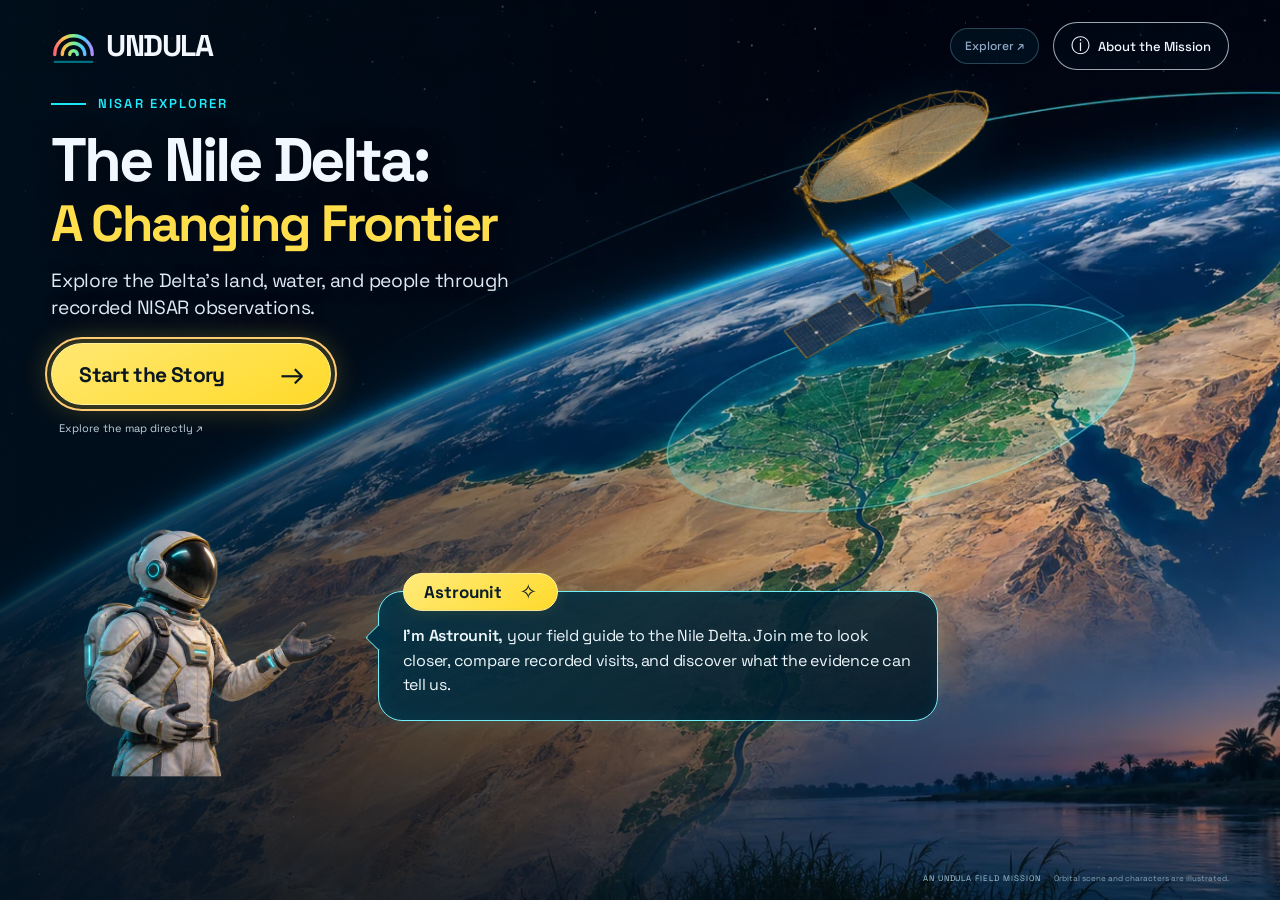
==== commit 8ab469c8: "Nile Delta farming season measured from full NISAR GCOV pipeline/gcov_season.py streams a 20 x 20 km" ====
--- a/index.html
+++ b/index.html
@@ -24,7 +24,7 @@
   <link rel="modulepreload" href="stories.js?v=10.0">
   <link rel="modulepreload" href="gl.js?v=10.0">
   <link rel="stylesheet" href="vendor/leaflet.css">
-  <link rel="stylesheet" href="app.css?v=21.0">
+  <link rel="stylesheet" href="app.css?v=22.0">
   <link rel="stylesheet" href="learn.css?v=10.0">
   <link rel="stylesheet" href="mission.css?v=13.0">
   <link rel="stylesheet" href="scout.css?v=20.0">
@@ -189,6 +189,6 @@
   </div>
 
   <script src="vendor/leaflet.js"></script>
-  <script type="module" src="app.js?v=22.0"></script>
+  <script type="module" src="app.js?v=23.0"></script>
 </body>
 </html>
--- a/app.css
+++ b/app.css
@@ -1071,3 +1071,12 @@
 .guide-resources { display: grid; gap: 8px; padding-left: 20px; }
 .guide-resources li { line-height: 1.5; }
 .guide-resources b a { color: var(--accent); }
+
+.season-chart { width: 100%; height: auto; margin: 10px 0 4px; }
+.season-chart .ax { font: 500 9.5px var(--mono); fill: var(--sage); }
+.season-legend { display: flex; flex-wrap: wrap; gap: 6px 14px; font-size: 12px; color: var(--sage); }
+.season-legend i { display: inline-block; width: 10px; height: 10px; border-radius: 3px; margin-right: 6px; vertical-align: -1px; }
+.season-strip { display: flex; gap: 6px; overflow-x: auto; padding: 6px 0 2px; scrollbar-width: thin; }
+.season-strip figure { margin: 0; flex: none; width: 64px; text-align: center; }
+.season-strip img { width: 64px; height: 64px; border-radius: 8px; display: block; object-fit: cover; background: #000; }
+.season-strip figcaption { font: 500 10px var(--mono); color: var(--sage); margin-top: 3px; }
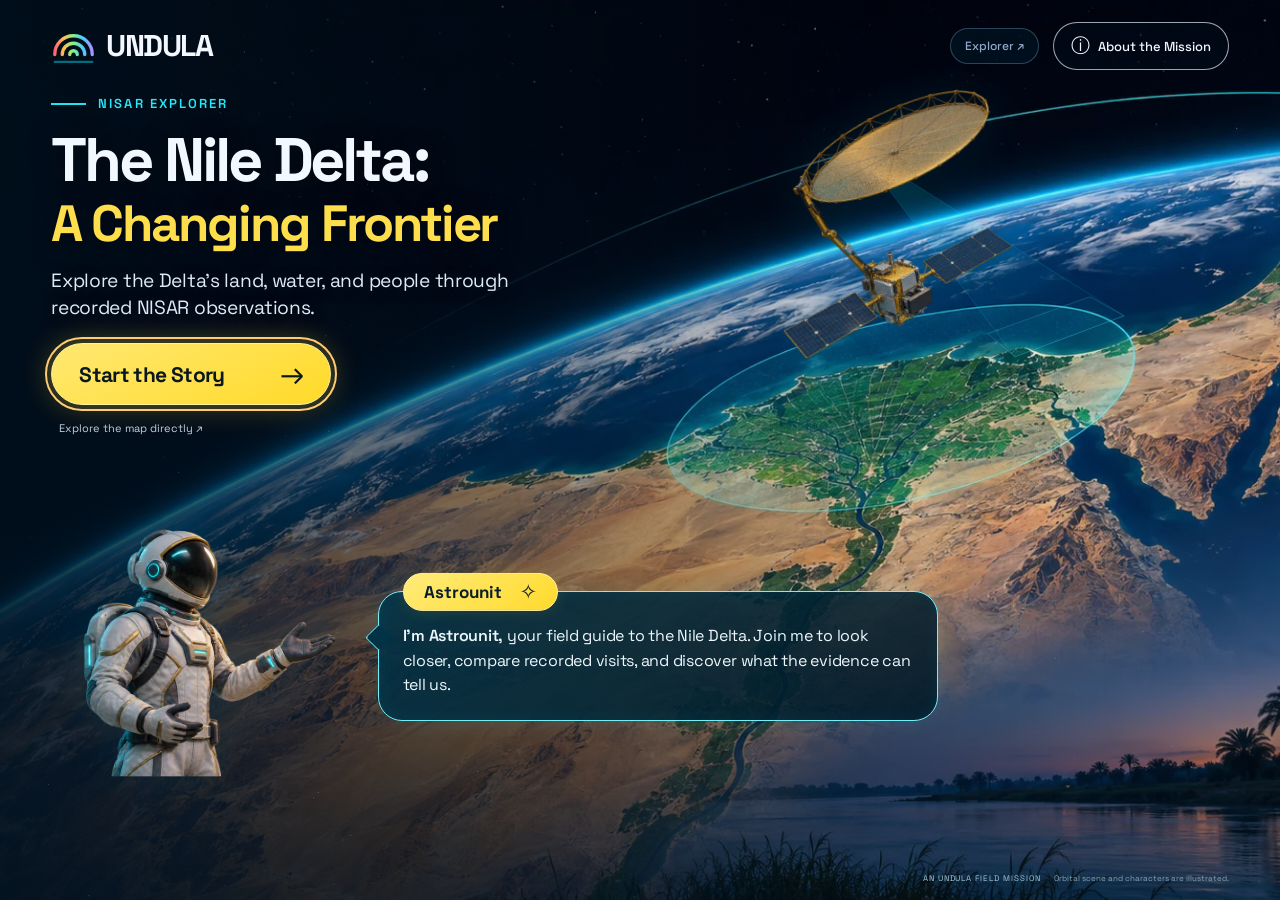
==== commit 70f1bd32: "Complete Nile Delta NISAR data processing and quality notes" ====
--- a/index.html
+++ b/index.html
@@ -189,6 +189,6 @@
   </div>
 
   <script src="vendor/leaflet.js"></script>
-  <script type="module" src="app.js?v=23.0"></script>
+  <script type="module" src="app.js?v=23.1"></script>
 </body>
 </html>
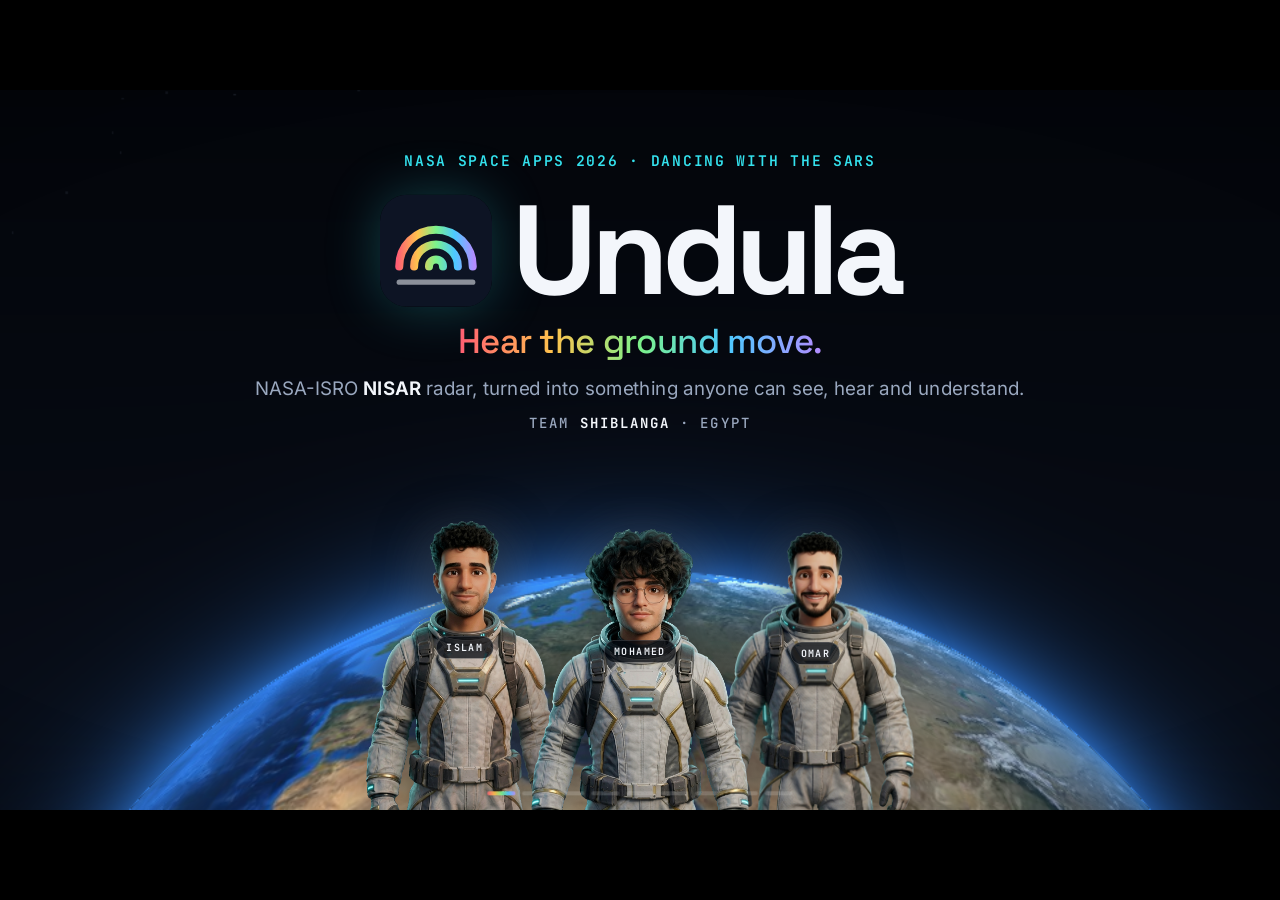
==== commit 0a75cc9c: "Complete the measured NISAR data slide and clarify its interpretation" ====
--- a/index.html
+++ b/index.html
@@ -1,194 +1,211 @@
 <!doctype html>
 <html lang="en">
 <head>
-  <meta charset="utf-8">
-  <meta name="viewport" content="width=device-width, initial-scale=1, viewport-fit=cover">
-  <title>Undula: watch the ground move with NISAR radar</title>
-  <meta name="description" content="See the Unseen. Follow NISAR through a cinematic journey over the Nile Delta, then explore real radar observations and the evidence behind Earth's changing surface.">
-  <meta name="theme-color" content="#0d1424">
-  <link rel="icon" href="assets/brand/undula-mark.svg" type="image/svg+xml">
-  <link rel="apple-touch-icon" href="assets/brand/apple-touch-icon.png">
-  <link rel="manifest" href="manifest.webmanifest">
-  <meta name="application-name" content="Undula">
-  <meta name="apple-mobile-web-app-title" content="Undula">
-  <meta property="og:title" content="Undula: watch the ground move with NISAR radar">
-  <meta property="og:description" content="See and hear the ground move: sinking cities, rising volcanoes and creeping faults, from NASA-ISRO NISAR radar.">
-  <meta property="og:image" content="assets/brand/undula-512.png">
-  <link rel="preconnect" href="https://fonts.googleapis.com">
-  <link rel="preconnect" href="https://fonts.gstatic.com" crossorigin>
-  <link rel="preconnect" href="https://server.arcgisonline.com" crossorigin>
-  <link rel="preconnect" href="https://cdn.jsdelivr.net" crossorigin>
-  <link href="https://fonts.googleapis.com/css2?family=Inter:wght@400..800&family=Space+Grotesk:wght@500..700&display=swap" rel="stylesheet">
-  <link rel="modulepreload" href="fringe.js?v=10.0">
-  <link rel="modulepreload" href="icons.js?v=19.0">
-  <link rel="modulepreload" href="stories.js?v=10.0">
-  <link rel="modulepreload" href="gl.js?v=10.0">
-  <link rel="stylesheet" href="vendor/leaflet.css">
-  <link rel="stylesheet" href="app.css?v=22.0">
-  <link rel="stylesheet" href="learn.css?v=10.0">
-  <link rel="stylesheet" href="mission.css?v=13.0">
-  <link rel="stylesheet" href="scout.css?v=20.0">
-  <link rel="modulepreload" href="learn.js?v=11.0">
-  <link rel="modulepreload" href="science.js?v=10.0">
+<meta charset="utf-8">
+<meta name="viewport" content="width=device-width, initial-scale=1">
+<title>Undula · Team Shiblanga</title>
+<link rel="icon" href="assets/brand/undula-mark.svg">
+<link rel="stylesheet" href="deck.css">
 </head>
 <body>
-  <div class="app" id="app" data-view="map">
-
-    <!-- ===================== MAP ===================== -->
-    <section class="view view-map" id="view-map" aria-label="Radar map">
-      <div id="map" aria-label="Interactive map"></div>
-      <div class="map-vignette" aria-hidden="true"></div>
-
-      <header class="hud-brand">
-        <h1 class="brand-title"><svg class="brand-mark" viewBox="0 0 48 40" fill="none" aria-hidden="true"><defs><linearGradient id="undula-g" x1="3" y1="0" x2="45" y2="0" gradientUnits="userSpaceOnUse"><stop offset="0" stop-color="#ff5d73"/><stop offset=".26" stop-color="#ffc24d"/><stop offset=".5" stop-color="#7cf28b"/><stop offset=".74" stop-color="#4cc9ff"/><stop offset="1" stop-color="#b48cff"/></linearGradient></defs><g stroke="url(#undula-g)" stroke-linecap="round" stroke-width="3.6"><path d="M4 29a20 20 0 0 1 40 0"/><path d="M12 29a12 12 0 0 1 24 0"/><path d="M20 29a4 4 0 0 1 8 0"/></g><path d="M4 37h40" stroke="currentColor" stroke-opacity=".45" stroke-width="2.4" stroke-linecap="round"/></svg><span>Undula</span></h1>
-        <p class="kicker accent">Watch the ground move with NISAR radar</p>
-      </header>
-
-      <div class="pulse glass" id="pulse" aria-live="off">
-        <span class="pulse-dot" aria-hidden="true"></span>
-        <div class="pulse-track"><div class="pulse-items" id="pulse-items"></div></div>
-      </div>
-
-      <div class="hud-tools" role="toolbar" aria-label="Map tools">
-        <button class="glass round tool" id="btn-band" aria-label="Radar band"><span class="band-letter">L</span></button>
-        <button class="glass round tool" id="btn-geom" aria-label="Pass direction"><span class="band-letter small">ASC</span></button>
-        <button class="glass round tool" id="btn-world" aria-label="See the whole world on a globe"></button>
-        <button class="glass round tool" id="btn-me" aria-label="Show NISAR over my location"></button>
-        <button class="glass round tool" id="btn-sound" aria-label="Hear the ground move" title="Hear the ground move" aria-pressed="false"></button>
-        <button class="glass round tool" id="btn-base" aria-label="Switch basemap"></button>
-        <button class="glass round tool" id="btn-recenter" aria-label="Recenter on the selected site"></button>
-        <button class="glass tool scout-toggle" id="btn-astrounit" aria-label="Explore as Astrounit" title="Explore as Astrounit" aria-pressed="false"><span class="scout-toggle-icon" aria-hidden="true"></span><span class="scout-toggle-label">Explore as Astrounit</span></button>
-        <div class="tool-pair glass">
-          <button class="tool-flat" id="btn-zoom-in" aria-label="Zoom in"></button>
-          <button class="tool-flat" id="btn-zoom-out" aria-label="Zoom out"></button>
-        </div>
-      </div>
-
-      <div class="legend glass" id="legend"></div>
-
-      <div class="dock" id="dock">
-        <button class="story-cta" id="story-cta" type="button" hidden></button>
-        <article class="event-card glass" id="event-card" aria-live="polite"></article>
-        <div class="scrub-row">
-          <div class="scrubber glass">
-            <div class="scrub-labels"><span id="scrub-left"></span><span id="scrub-right" class="accent"></span></div>
-            <input id="scrubber" type="range" min="0" max="1000" value="0" aria-label="Time through the radar passes">
-            <div class="ticks" id="ticks" aria-hidden="true"></div>
-          </div>
-          <button class="play-btn glass" id="play" aria-label="Pause"></button>
-        </div>
-      </div>
-
-      <aside class="sheet glass" id="sheet" aria-label="Event details" aria-hidden="true">
-        <div class="sheet-grip" aria-hidden="true"></div>
-        <button class="sheet-close round" id="sheet-close" aria-label="Close details"></button>
-        <div class="sheet-body" id="detail"></div>
-      </aside>
-    </section>
-
-    <!-- ===================== EVENTS ===================== -->
-    <section class="view view-page" id="view-events" aria-label="Events">
-      <div class="page">
-        <header class="page-head">
-          <h1 class="page-title">Events</h1>
-          <p class="kicker accent">Real places where the ground is moving</p>
-          <p class="page-lede">Explore observations, cited studies and physics models. Each has a different role in the evidence.</p>
-        </header>
-        <div class="chips" role="group" aria-label="Filter events" id="filters">
-          <button class="chip" data-filter="all" aria-pressed="true">All</button>
-          <button class="chip" data-filter="human" aria-pressed="false">Caused by people</button>
-          <button class="chip" data-filter="volcano" aria-pressed="false">Volcanoes</button>
-          <button class="chip" data-filter="fault" aria-pressed="false">Faults</button>
-          <button class="chip" data-filter="nisar" aria-pressed="false">Real NISAR data</button>
-        </div>
-        <div class="event-grid" id="event-grid"></div>
-      </div>
-    </section>
-
-    <!-- ===================== LAB ===================== -->
-    <section class="view view-page" id="view-lab" aria-label="Interference lab">
-      <div class="page lab-page">
-        <header class="page-head">
-          <h1 class="page-title">Interference Lab</h1>
-          <p class="kicker accent">Make the ground move and see what the radar would see</p>
-        </header>
-        <div class="lab-grid">
-          <div class="lab-stage">
-            <div class="lab-frame">
-              <canvas id="lab-canvas" width="520" height="520" aria-label="Simulated interferogram"></canvas>
-              <span class="frame-chip" id="lab-chip">NISAR L-band</span>
-              <span class="north" aria-hidden="true">N<svg width="16" height="18" viewBox="0 0 16 18"><path d="M8 0 15 18 8 13 1 18z" fill="currentColor"/></svg></span>
-              <div class="frame-caption">
-                <div><div class="caption-title" id="lab-caption"></div><div class="caption-sub mono" id="lab-sub"></div></div>
-                <div class="scalebar mono" id="lab-scale"><span></span><em></em></div>
-              </div>
-            </div>
-            <div class="legend-inline" id="lab-legend"></div>
-            <div class="stat-grid four" id="lab-readouts"></div>
-          </div>
-          <div class="lab-panel">
-            <div class="seg big" role="group" aria-label="Deformation source" id="lab-type">
-              <button data-type="bowl" aria-pressed="true">Aquifer subsidence</button>
-              <button data-type="mogi" aria-pressed="false">Volcano uplift</button>
-              <button data-type="rupture" aria-pressed="false">Fault slip</button>
-              <button data-type="flank" aria-pressed="false">Flank slide</button>
-            </div>
-            <div class="slider-card" id="lab-params"></div>
-            <div class="slider-card">
-              <div class="slider-row">
-                <div class="slider-head"><span>Radar band</span></div>
-                <div class="seg" role="group" id="lab-band">
-                  <button data-band="L" aria-pressed="true">L (23.8 cm)</button>
-                  <button data-band="S" aria-pressed="false">S (9.4 cm)</button>
-                  <button data-band="C" aria-pressed="false">C (5.55 cm)</button>
-                </div>
-              </div>
-              <div class="slider-row">
-                <div class="slider-head"><span>Incidence angle</span><output class="mono" id="lab-inc-out">37°</output></div>
-                <input id="lab-inc" type="range" min="20" max="50" step="1" value="37" aria-label="Incidence angle">
-                <div class="slider-range mono">20° to 50°</div>
-              </div>
-              <div class="slider-row">
-                <div class="slider-head"><span>Pass direction</span></div>
-                <div class="seg" role="group" id="lab-geom">
-                  <button data-geom="ascending" aria-pressed="true">Ascending</button>
-                  <button data-geom="descending" aria-pressed="false">Descending</button>
-                </div>
-              </div>
-            </div>
-          </div>
-        </div>
-      </div>
-    </section>
-
-    <!-- ===================== CINEMATIC JOURNEY ===================== -->
-    <section class="view" id="view-briefing" aria-label="A Changing Frontier field mission"><div id="field-mission"></div></section>
-    <section class="view" id="view-journey" aria-label="See the Unseen cinematic field guide">
-      <div id="journey"></div>
-    </section>
-
-    <!-- ===================== GUIDE ===================== -->
-    <section class="view view-page" id="view-guide" aria-label="Guide">
-      <div class="page">
-        <article class="guide" id="guide"></article>
-      </div>
-    </section>
-
-    <!-- ===================== TAB BAR ===================== -->
-    <nav class="tabbar glass" role="tablist" aria-label="Sections" id="tabbar">
-      <button class="tab" role="tab" data-view="map" aria-selected="true"><span class="tab-icon" data-icon="map"></span><span>Map</span></button>
-      <button class="tab" role="tab" data-view="briefing" aria-selected="false"><span class="tab-icon" data-icon="playCircle"></span><span>Story</span></button>
-      <button class="tab tab-more" id="tab-more" type="button" aria-haspopup="true" aria-expanded="false" aria-controls="more-menu"><span class="tab-icon" data-icon="grid"></span><span>More</span></button>
-      <div class="more-menu glass" id="more-menu" role="menu" aria-label="More sections" hidden>
-        <button class="more-item" role="menuitem" data-view="journey"><b>Journey</b><span>A guided flight over the delta</span></button>
-        <button class="more-item" role="menuitem" data-view="events"><b>All places</b><span>Every place where the ground moves</span></button>
-        <button class="more-item" role="menuitem" data-view="lab"><b>Lab</b><span>Make the ground move, see the rings</span></button>
-        <button class="more-item" role="menuitem" data-view="guide"><b>Guide</b><span>How radar sees the ground</span></button>
-      </div>
-    </nav>
-  </div>
-
-  <script src="vendor/leaflet.js"></script>
-  <script type="module" src="app.js?v=23.1"></script>
+<div id="viewport">
+<div id="stage">
+  <canvas id="globe" aria-hidden="true"></canvas>
+  <canvas id="fx" aria-hidden="true"></canvas>
+  <div id="shade" aria-hidden="true"></div>
+
+  <!-- ============ 1 · Title ============ -->
+  <section class="slide title-slide" data-num="1" data-title="Undula">
+    <div class="title-block">
+      <div class="kicker" data-a>NASA Space Apps 2026 · Dancing with the SARs</div>
+      <h1 class="brand" data-a><img src="assets/brand/undula-mark.svg" alt=""><span>Undula</span></h1>
+      <p class="tagline" data-a>Hear the ground move.</p>
+      <p class="lede" data-a>NASA-ISRO <b>NISAR</b> radar, turned into something anyone can see, hear and understand.</p>
+      <p class="team-tag" data-a>Team <b>Shiblanga</b> · Egypt</p>
+    </div>
+    <div class="crew" data-a>
+      <figure class="astro" style="--i:0"><img src="assets/team/islam.png" alt="Islam as an astronaut"><figcaption>Islam</figcaption></figure>
+      <figure class="astro mid" style="--i:1"><img src="assets/team/mohamed.png" alt="Mohamed as an astronaut"><figcaption>Mohamed</figcaption></figure>
+      <figure class="astro" style="--i:2"><img src="assets/team/omar.png" alt="Omar as an astronaut"><figcaption>Omar</figcaption></figure>
+    </div>
+  </section>
+
+  <!-- ============ 0 · Opening film ============ -->
+  <section class="slide intro" data-num="1" data-title="Opening film">
+    <video id="opening" src="assets/opening.mp4" preload="auto" playsinline></video>
+    <button class="begin" id="begin">
+      <span class="begin-ring"></span>
+      <span class="begin-label">Begin transmission</span>
+      <span class="begin-hint">click or press space</span>
+    </button>
+  </section>
+
+  <!-- ============ 2 · Problem ============ -->
+  <section class="slide problem" data-num="2" data-title="The problem">
+    <div class="col-left">
+      <div class="kicker" data-a>The problem</div>
+      <h2 data-a>The ground under more than <span class="hl">40 million</span> people is moving.</h2>
+      <p class="sub" data-a>The Nile Delta is sinking while the sea rises. Too slowly to see, fast enough to matter.</p>
+      <div class="stats">
+        <div class="stat coral" data-a><div class="v"><span data-count="11">0</span><small> mm/yr</small></div><div class="l">The Delta sinking, up to<br><em>Damietta</em></div></div>
+        <div class="stat cyan" data-a><div class="v"><span data-count="3.4" data-dec="1">0</span><small> mm/yr</small></div><div class="l">The sea rising<br><em>Mediterranean</em></div></div>
+        <div class="stat gold" data-a><div class="v"><span data-count="40">0</span><small>%+</small></div><div class="l">of Egyptians live<br>on the Delta</div></div>
+      </div>
+      <p class="source" data-a>Sinking and sea-rise rates: Hassan et al., 2025.</p>
+    </div>
+    <div class="delta-label" id="deltaLabel"><span class="dot"></span>Nile Delta, Egypt</div>
+  </section>
+
+  <!-- ============ 3 · NISAR ============ -->
+  <section class="slide nisar" data-num="3" data-title="NISAR">
+    <div class="col-left">
+      <div class="kicker" data-a>The eye in the sky</div>
+      <h2 data-a><span class="hl">NISAR</span> feels the ground move.</h2>
+      <ul class="facts">
+        <li data-a><span class="ic">◎</span><div><b>NASA and ISRO radar satellite</b><span>A 12-metre antenna, L-band and S-band radar.</span></div></li>
+        <li data-a><span class="ic">↻</span><div><b>Every 12 days</b><span>Images nearly all of Earth's land and ice.</span></div></li>
+        <li data-a><span class="ic">☾</span><div><b>Day and night, through clouds</b><span>Radar brings its own light.</span></div></li>
+        <li data-a class="fringe-fact"><canvas class="mini-fringe" width="150" height="150"></canvas><div><b>Two passes, compared</b><span>Each rainbow cycle is about <b>12 cm</b> of motion toward or away from the satellite.</span></div></li>
+      </ul>
+    </div>
+    <div class="orbit-label" data-a>NISAR · Sun-synchronous orbit</div>
+  </section>
+
+  <!-- ============ World ============ -->
+  <section class="slide world" data-title="Around the world">
+    <div class="feat-head">
+      <div class="kicker" data-a>Around the world</div>
+      <h2 data-a>Ten real places. Three ways the ground moves.</h2>
+    </div>
+    <div class="map" data-a><img src="assets/earth-2k.jpg" alt="">
+      <div class="pin sink lab-r" style="left:1354px;top:383px"><i></i><span>Jakarta</span></div><div class="pin sink lab-l" style="left:382px;top:263px"><i></i><span>Mexico City</span></div><div class="pin sink lab-r" style="left:285px;top:183px"><i></i><span>Central Valley</span></div><div class="pin sink lab-r" style="left:490px;top:180px"><i></i><span>Norfolk</span></div><div class="pin sink lab-b" style="left:996px;top:208px"><i></i><span>Nile Delta</span></div><div class="pin volc lab-r" style="left:117px;top:263px"><i></i><span>Kīlauea</span></div><div class="pin volc lab-r" style="left:744px;top:52px"><i></i><span>Svartsengi</span></div><div class="pin volc lab-t" style="left:917px;top:162px"><i></i><span>Campi Flegrei</span></div><div class="pin fault lab-r" style="left:1025px;top:177px"><i></i><span>Kahramanmaraş</span></div><div class="pin fault lab-l" style="left:281px;top:185px"><i></i><span>San Andreas</span></div>
+    </div>
+    <div class="legend" data-a>
+      <span class="lg sink"><i></i><b>5</b> Sinking ground: cities, a delta, a farm valley</span>
+      <span class="lg volc"><i></i><b>3</b> Volcanoes swelling</span>
+      <span class="lg fault"><i></i><b>2</b> Faults tearing and creeping</span>
+    </div>
+  </section>
+
+  <!-- ============ 4 · SEE ============ -->
+  <section class="slide feature see" data-num="4" data-title="See">
+    <div class="feat-head">
+      <div class="kicker" data-a><span class="sec">01</span> See</div>
+      <h2 data-a>Real radar, made readable.</h2>
+    </div>
+    <div class="screen tilt-r" data-a>
+      <div class="screen-bar"><i></i><i></i><i></i><span>undula · live app recording</span></div>
+      <div class="screen-body" id="seeScreen">
+        <video muted playsinline preload="auto" data-src="assets/clips/06-globe.mp4" data-start="12"></video>
+        <video muted playsinline preload="auto" data-src="assets/clips/02-delta-rings.mp4" data-start="6" data-poster="12" data-export></video>
+        <video muted playsinline preload="auto" data-src="assets/clips/04-real-nisar.mp4" data-start="3"></video>
+        <video muted playsinline preload="auto" data-src="assets/clips/05-live-cairo.mp4" data-start="7.5"></video>
+      </div>
+    </div>
+    <ol class="chips" id="seeChips">
+      <li data-a><b>Ten real places</b><span>Cities sinking, volcanoes swelling, faults tearing. Each with its story.</span><i class="bar"></i></li>
+      <li data-a><b>Watch the rings grow</b><span>Every ring is the land moving, pass after pass.</span><i class="bar"></i></li>
+      <li data-a><b>Real NISAR data</b><span>Actual radar passes from 2026, played like a film.</span><i class="bar"></i></li>
+      <li data-a><b>Any spot on Earth</b><span>NISAR's latest image of your own street, live from NASA.</span><i class="bar"></i></li>
+    </ol>
+    <figure class="presenter right" data-a><img src="assets/team/mohamed.png" alt=""><figcaption class="patch"><b>Mohamed</b><span>See</span></figcaption></figure>
+  </section>
+
+  <!-- ============ 5 · HEAR & IMAGINE ============ -->
+  <section class="slide feature hear" data-num="5" data-title="Hear & Imagine">
+    <div class="feat-head">
+      <div class="kicker" data-a><span class="sec">02</span> Hear &amp; Imagine</div>
+      <h2 data-a>Hear the ground. See 2100.</h2>
+    </div>
+    <div class="screen tilt-l" data-a>
+      <div class="screen-bar"><i></i><i></i><i></i><span>Sea 2100 · Nile Delta · live app recording</span></div>
+      <div class="screen-body"><video muted playsinline preload="auto" data-src="assets/clips/03-sea-2100.mp4" data-start="10" data-end="69" data-rate="2.6" data-poster="58"></video></div>
+    </div>
+    <div class="hear-col">
+      <div class="sound-card" data-a>
+        <button class="play-sound" id="playSound" aria-label="Play the sound of the Nile Delta sinking"><span class="tri"></span></button>
+        <div class="sound-text"><b>Every centimetre plays a note.</b><span>Falling for sinking, rising for uplift.</span></div>
+        <canvas id="wave" width="640" height="90"></canvas>
+      </div>
+      <div class="sea-bars" data-a>
+        <div class="sea-row with"><span class="sea-l">Under the sea by 2100, with the sinking</span><div class="track"><i style="--w:1"></i></div><span class="sea-v"><span data-count="3491">0</span> km²</span></div>
+        <div class="sea-row without"><span class="sea-l">Sea rise alone</span><div class="track"><i style="--w:0.446"></i></div><span class="sea-v"><span data-count="1557">0</span> km²</span></div>
+        <p class="sea-punch" data-step="1">More than half of it is <b>the land sinking.</b></p>
+        <p class="source">Rough estimate at constant 2026 rates, Copernicus DEM GLO-90.</p>
+      </div>
+    </div>
+    <figure class="presenter right" data-a><img src="assets/team/omar.png" alt=""><figcaption class="patch"><b>Omar</b><span>Hear &amp; Imagine</span></figcaption></figure>
+  </section>
+
+  <!-- ============ 6 · EXPLORE & TRUST ============ -->
+  <section class="slide feature trust" data-num="6" data-title="Explore & Trust">
+    <div class="feat-head">
+      <div class="kicker" data-a><span class="sec">03</span> Explore &amp; Trust</div>
+      <h2 data-a>Walk it. Compare it. Check it.</h2>
+    </div>
+    <div class="cards3">
+      <article class="vcard" data-a><div class="vframe"><video muted playsinline loop preload="auto" data-src="assets/clips/07-astrounit.mp4" data-start="15" data-end="27.5" data-poster="17"></video></div><b>Explore as Astrounit</b><span>Walk the map and discover each region's story.</span></article>
+      <article class="vcard" data-a><div class="vframe"><video muted playsinline loop preload="auto" data-src="assets/clips/08-then-now.mp4" data-start="5" data-poster="10"></video></div><b>Then &amp; now</b><span>Real satellite photos across the years.</span></article>
+      <article class="vcard" data-a><div class="vframe"><video muted playsinline loop preload="auto" data-src="assets/clips/09-gps.mp4" data-start="8" data-poster="13"></video></div><b>GPS on the ground</b><span>Station records beside the radar, with honest notes on what they can and can't confirm.</span></article>
+    </div>
+    <div class="measured" data-a>
+      <div class="m-text"><span class="m-k">Measured from the full NISAR data</span><b>The Delta's farming season, seen by radar</b>
+        <span class="m-s"><em>10</em> GCOV dates · HH + HV · June to October 2026 · fields near Kafr El Sheikh</span></div>
+      <svg class="season" viewBox="0 0 760 150" aria-label="HH and HV radar backscatter over Nile Delta fields, June to October 2026"><line x1="46" x2="640" y1="26.7" y2="26.7" stroke="rgba(255,255,255,.1)" stroke-dasharray="3 6"/><text x="38" y="31.7" text-anchor="end" class="ax">-5 dB</text><line x1="46" x2="640" y1="58.5" y2="58.5" stroke="rgba(255,255,255,.1)" stroke-dasharray="3 6"/><text x="38" y="63.5" text-anchor="end" class="ax">-10 dB</text><line x1="46" x2="640" y1="90.2" y2="90.2" stroke="rgba(255,255,255,.1)" stroke-dasharray="3 6"/><text x="38" y="95.2" text-anchor="end" class="ax">-15 dB</text><line x1="46" x2="640" y1="122.0" y2="122.0" stroke="rgba(255,255,255,.1)" stroke-dasharray="3 6"/><text x="38" y="127.0" text-anchor="end" class="ax">-20 dB</text><text x="85.6" y="144" text-anchor="middle" class="ax">Jul</text><text x="239.1" y="144" text-anchor="middle" class="ax">Aug</text><text x="392.5" y="144" text-anchor="middle" class="ax">Sep</text><text x="541.0" y="144" text-anchor="middle" class="ax">Oct</text>
+<path d="M46.0,49.6L105.4,44.5L164.8,37.6L283.6,22.8L343.0,25.2L402.4,30.3L461.8,37.3L521.2,46.5L580.6,49.5L640.0,48.8" fill="none" stroke="#ff9ec7" stroke-width="3.5" stroke-linejoin="round"/><circle cx="46.0" cy="49.6" r="4" fill="#ff9ec7"/><circle cx="105.4" cy="44.5" r="4" fill="#ff9ec7"/><circle cx="164.8" cy="37.6" r="4" fill="#ff9ec7"/><circle cx="283.6" cy="22.8" r="4" fill="#ff9ec7"/><circle cx="343.0" cy="25.2" r="4" fill="#ff9ec7"/><circle cx="402.4" cy="30.3" r="4" fill="#ff9ec7"/><circle cx="461.8" cy="37.3" r="4" fill="#ff9ec7"/><circle cx="521.2" cy="46.5" r="4" fill="#ff9ec7"/><circle cx="580.6" cy="49.5" r="4" fill="#ff9ec7"/><circle cx="640.0" cy="48.8" r="4" fill="#ff9ec7"/>
+<path d="M46.0,114.1L105.4,111.9L164.8,105.4L283.6,94.7L343.0,94.6L402.4,97.2L461.8,101.7L521.2,106.9L580.6,108.7L640.0,107.5" fill="none" stroke="#7cf28b" stroke-width="3.5" stroke-linejoin="round"/><circle cx="46.0" cy="114.1" r="4" fill="#7cf28b"/><circle cx="105.4" cy="111.9" r="4" fill="#7cf28b"/><circle cx="164.8" cy="105.4" r="4" fill="#7cf28b"/><circle cx="283.6" cy="94.7" r="4" fill="#7cf28b"/><circle cx="343.0" cy="94.6" r="4" fill="#7cf28b"/><circle cx="402.4" cy="97.2" r="4" fill="#7cf28b"/><circle cx="461.8" cy="101.7" r="4" fill="#7cf28b"/><circle cx="521.2" cy="106.9" r="4" fill="#7cf28b"/><circle cx="580.6" cy="108.7" r="4" fill="#7cf28b"/><circle cx="640.0" cy="107.5" r="4" fill="#7cf28b"/>
+<text x="650" y="53.8" class="lab" fill="#ff9ec7">HH</text>
+<text x="650" y="112.5" class="lab" fill="#7cf28b">HV</text></svg>
+    </div>
+    <div class="data-band" data-a>
+      <span class="band-k">Built on open space data</span>
+      <span>NASA/JPL-Caltech &amp; ISRO NISAR via ASF</span><span>NASA Earthdata (CMR) &amp; Search</span><span>Nevada Geodetic Lab GPS</span><span>Copernicus DEM GLO-90</span><span>Esri World Imagery &amp; Wayback</span>
+    </div>
+    <figure class="presenter right" data-a><img src="assets/team/islam.png" alt=""><figcaption class="patch"><b>Islam</b><span>Explore &amp; Trust</span></figcaption></figure>
+  </section>
+
+  <!-- ============ Only in Undula ============ -->
+  <section class="slide unique" data-title="Only in Undula">
+    <div class="feat-head">
+      <div class="kicker" data-a>All of it, in one app</div>
+      <h2 data-a>Nine ways to feel the ground move.</h2>
+    </div>
+    <div class="tiles"><article class="tile" data-a style="--d:0.00s"><img src="assets/posters/04-real-nisar.jpg" alt=""><em>01</em><b>Real NISAR, played like a film</b><span>Actual 2026 radar passes, pass by pass.</span></article><article class="tile" data-a style="--d:0.06s"><img src="assets/posters/13-fields.jpg" alt=""><em>02</em><b>Crops &amp; water from space</b><span>Two radar polarizations, in plain colours.</span></article><article class="tile" data-a style="--d:0.12s"><img src="assets/posters/05-live-cairo.jpg" alt=""><em>03</em><b>Any spot on Earth, live</b><span>NISAR's latest image, straight from NASA.</span></article><article class="tile" data-a style="--d:0.18s"><img src="assets/posters/02-delta-rings.jpg" alt=""><em>04</em><b>Hear the ground</b><span>Every centimetre of motion plays a note.</span></article><article class="tile" data-a style="--d:0.24s"><img src="assets/posters/03-sea-2100.jpg" alt=""><em>05</em><b>Sea 2100</b><span>Where the sea could reach, with and without the sinking.</span></article><article class="tile" data-a style="--d:0.30s"><img src="assets/posters/14-lab.jpg" alt=""><em>06</em><b>Interference Lab</b><span>Move the ground yourself and watch the rings form.</span></article><article class="tile" data-a style="--d:0.36s"><img src="assets/posters/07-astrounit.jpg" alt=""><em>07</em><b>Explore as Astrounit</b><span>Walk the map and discover each region's story.</span></article><article class="tile" data-a style="--d:0.42s"><img src="assets/posters/08-then-now.jpg" alt=""><em>08</em><b>Then &amp; Now</b><span>Real satellite photos across the years.</span></article><article class="tile" data-a style="--d:0.48s"><img src="assets/posters/15-evidence.jpg" alt=""><em>09</em><b>Evidence you can check</b><span>Records time-stamped in Bitcoin, verified in your browser.</span></article></div>
+  </section>
+
+  <!-- ============ 7 · Close ============ -->
+  <section class="slide close" data-num="7" data-title="Try it">
+    <div class="close-left">
+      <div class="kicker" data-a>Why it matters</div>
+      <h2 data-a>From a satellite 747 km up,<br>to a farmer's field in the Delta.</h2>
+      <ul class="next">
+        <li data-a><b>For everyone.</b> No science degree needed: see it, hear it, understand why.</li>
+        <li data-a><b>Honest by design.</b> Every number shows its source. Estimates say they're estimates.</li>
+        <li data-a><b>Grows with NISAR.</b> Every 12-day pass adds new places and new chapters.</li>
+      </ul>
+    </div>
+    <div class="qr-card" data-a>
+      <div id="qr"></div>
+      <b>Try Undula</b>
+      <span id="qrUrl"></span>
+    </div>
+    <div class="sign-off" data-a><img src="assets/brand/undula-mark.svg" alt=""><span>Undula. <em>Hear the ground move.</em></span><small>Team Shiblanga · Omar · Mohamed · Islam</small></div>
+  </section>
+
+  <!-- satellite + radar sweep -->
+  <div id="scan" aria-hidden="true"><div class="scan-band"></div><div class="scan-line"></div></div>
+  <svg id="beam" viewBox="0 0 1920 1080" aria-hidden="true"><defs>
+    <linearGradient id="beamG" x1="0" y1="0" x2="0" y2="1"><stop offset="0" stop-color="#7ff3ff" stop-opacity=".55"/><stop offset="1" stop-color="#34e2ee" stop-opacity="0"/></linearGradient></defs>
+    <polygon id="beamPoly" fill="url(#beamG)"/></svg>
+  <div id="sat" aria-hidden="true"></div>
+
+  <nav id="dots" aria-label="Slides"></nav>
+  <div id="notes" hidden></div>
+  <div id="live" hidden><iframe title="Undula live app"></iframe><button id="liveClose">Close live app · Esc</button></div>
+</div>
+</div>
+<script src="assets/vendor/qrcode.js"></script>
+<script src="assets/earth-texture.js"></script>
+<script src="deck.js"></script>
 </body>
 </html>
--- a/deck.css
+++ b/deck.css
@@ -0,0 +1,302 @@
+@font-face { font-family: "Space Grotesk"; src: url(assets/fonts/space-grotesk-latin-wght-normal.woff2) format("woff2"); font-weight: 300 700; }
+@font-face { font-family: "Inter"; src: url(assets/fonts/inter-latin-wght-normal.woff2) format("woff2"); font-weight: 100 900; }
+@font-face { font-family: "JetBrains Mono"; src: url(assets/fonts/jetbrains-mono-latin-wght-normal.woff2) format("woff2"); font-weight: 100 800; }
+
+:root {
+  --canvas: #05080f;
+  --ink: #0d1424;
+  --text: #f3f6fb;
+  --dim: #9aa8bf;
+  --faint: #5d6b84;
+  --cyan: #34e2ee;
+  --gold: #ffcb73;
+  --coral: #ff7a66;
+  --green: #7cf28b;
+  --violet: #b48cff;
+  --rainbow: linear-gradient(90deg, #ff5d73, #ffc24d 26%, #7cf28b 50%, #4cc9ff 74%, #b48cff);
+  --display: "Space Grotesk", Inter, system-ui, sans-serif;
+  --sans: Inter, system-ui, sans-serif;
+  --mono: "JetBrains Mono", ui-monospace, Consolas, monospace;
+  --spring: cubic-bezier(.2, .9, .25, 1.12);
+  --out: cubic-bezier(.16, 1, .3, 1);
+}
+* { box-sizing: border-box; margin: 0; padding: 0; }
+html, body { width: 100%; height: 100%; background: var(--canvas); color: var(--text); overflow: hidden; }
+body { font: 400 26px/1.45 var(--sans); -webkit-font-smoothing: antialiased; }
+body.idle { cursor: none; }
+
+#viewport { position: fixed; inset: 0; display: grid; place-items: center; background: #000; }
+#stage { position: absolute; left: 0; top: 0; width: 1920px; height: 1080px; transform-origin: 0 0; overflow: hidden; background: var(--canvas); }
+#globe, #fx { position: absolute; inset: 0; width: 1920px; height: 1080px; }
+#shade { position: absolute; inset: 0; pointer-events: none; background: radial-gradient(120% 90% at 50% 50%, transparent 55%, rgba(0,0,0,.55)); }
+
+/* ---------------- slides ---------------- */
+.slide { position: absolute; inset: 0; visibility: hidden; }
+.slide.on, .slide.leaving { visibility: visible; }
+.slide.leaving { pointer-events: none; }
+
+[data-a] { opacity: 0; transform: translate3d(0, 28px, 0) scale(.98); filter: blur(8px);
+  transition: opacity .7s var(--out), transform .9s var(--spring), filter .7s var(--out); transition-delay: var(--d, 0s); }
+[data-a].in { opacity: 1; transform: none; filter: none; }
+[data-step] { opacity: 0; transform: translateY(18px); transition: opacity .6s var(--out), transform .8s var(--spring); }
+[data-step].in { opacity: 1; transform: none; }
+
+.kicker { font: 600 22px/1 var(--mono); letter-spacing: .14em; text-transform: uppercase; color: var(--cyan); display: flex; align-items: center; gap: 14px; }
+.kicker .sec { display: inline-grid; place-items: center; width: 46px; height: 46px; border-radius: 50%; border: 2px solid currentColor; font-size: 18px; letter-spacing: 0; }
+h1, h2 { font-family: var(--display); font-weight: 700; letter-spacing: -.035em; line-height: 1.02; }
+h2 { font-size: 78px; margin-top: 22px; }
+.hl { background: var(--rainbow); -webkit-background-clip: text; background-clip: text; color: transparent; }
+.source { font: 400 17px/1.4 var(--mono); color: var(--faint); margin-top: 22px; }
+b { font-weight: 650; }
+
+/* ---------------- intro film ---------------- */
+.intro { background: #000; display: grid; place-items: center; }
+.intro video { position: absolute; inset: 0; width: 100%; height: 100%; object-fit: cover; opacity: 0; transition: opacity 1.2s var(--out); }
+.intro.playing video { opacity: 1; }
+.begin { position: relative; z-index: 2; background: none; border: 0; color: var(--text); cursor: pointer; display: grid; place-items: center; gap: 18px; font: inherit; transition: opacity .6s, transform .8s var(--spring); }
+.intro.playing .begin { opacity: 0; transform: scale(.9); pointer-events: none; }
+.begin-ring { width: 150px; height: 150px; border-radius: 50%; position: relative;
+  background: conic-gradient(from 0deg, #ff5d73, #ffc24d, #7cf28b, #4cc9ff, #b48cff, #ff5d73); animation: spin 6s linear infinite;
+  -webkit-mask: radial-gradient(circle, transparent 60px, #000 62px, #000 70px, transparent 72px, transparent 100%); mask: radial-gradient(circle, transparent 60px, #000 62px, #000 70px, transparent 72px, transparent 100%); }
+.begin-ring::after { content: ""; position: absolute; inset: 0; border-radius: 50%; box-shadow: 0 0 60px 10px rgba(52,226,238,.25); }
+.begin-label { font: 600 30px var(--display); letter-spacing: .02em; }
+.begin-hint { font: 500 16px var(--mono); color: var(--faint); letter-spacing: .14em; text-transform: uppercase; }
+@keyframes spin { to { transform: rotate(360deg); } }
+
+/* ---------------- title ---------------- */
+.title-slide .title-block { position: absolute; left: 0; right: 0; top: 96px; text-align: center; display: grid; justify-items: center; }
+.brand { display: flex; align-items: center; gap: 30px; font-size: 190px; margin: 26px 0 6px; letter-spacing: -.055em; }
+.brand img { width: 168px; height: 168px; border-radius: 40px; box-shadow: 0 0 80px rgba(52,226,238,.25); }
+.tagline { font: 500 52px var(--display); letter-spacing: -.02em; background: var(--rainbow); -webkit-background-clip: text; background-clip: text; color: transparent; }
+.lede { max-width: 1180px; color: var(--dim); font-size: 28px; margin-top: 18px; }
+.lede b { color: var(--text); }
+.crew { position: absolute; left: 50%; bottom: 0; transform: translateX(-50%); display: flex; align-items: flex-end; gap: 0; }
+.crew.in { transform: translateX(-50%); }
+.astro { position: relative; width: 300px; margin: 0 -26px; animation: float 6s ease-in-out infinite; animation-delay: calc(var(--i) * -2s); }
+.astro img { width: 100%; display: block; filter: drop-shadow(0 20px 40px rgba(0,0,0,.6)) drop-shadow(0 0 1px rgba(255,255,255,.4)); }
+.astro.mid { width: 330px; z-index: 1; }
+.astro figcaption { position: absolute; left: 50%; bottom: 52%; transform: translateX(-50%); font: 600 15px var(--mono); letter-spacing: .14em; text-transform: uppercase;
+  padding: 6px 14px; border-radius: 99px; background: rgba(5,8,15,.75); border: 1px solid rgba(255,255,255,.18); white-space: nowrap; opacity: 0; transition: opacity .6s .8s; }
+.crew.in figcaption { opacity: 1; }
+@keyframes float { 50% { transform: translateY(-14px); } }
+.team-tag { margin-top: 18px; font: 500 21px var(--mono); letter-spacing: .1em; text-transform: uppercase; color: var(--dim); }
+.team-tag b { color: var(--text); }
+
+/* ---------------- problem ---------------- */
+.col-left { position: absolute; left: 110px; top: 120px; width: 900px; }
+.problem .col-left::before, .nisar .col-left::before { content: ""; position: absolute; inset: -120px -400px -200px -110px; z-index: -1;
+  background: linear-gradient(90deg, rgba(5,8,15,.92) 45%, rgba(5,8,15,.6) 70%, transparent); }
+.sub { font-size: 32px; color: var(--dim); margin-top: 26px; max-width: 800px; }
+.stats { display: flex; gap: 26px; margin-top: 54px; }
+.stat { flex: 1; padding: 26px 26px 24px; border-radius: 24px; background: rgba(19,30,51,.7); border: 1px solid rgba(255,255,255,.08); position: relative; overflow: hidden; }
+.stat::before { content: ""; position: absolute; left: 0; top: 0; right: 0; height: 4px; background: var(--c); }
+.stat .v { font: 700 74px/1 var(--display); letter-spacing: -.04em; color: var(--c); font-variant-numeric: tabular-nums; }
+.stat .v small { font-size: 26px; letter-spacing: 0; color: var(--dim); font-weight: 500; }
+.stat .l { margin-top: 12px; font-size: 21px; line-height: 1.35; color: var(--dim); }
+.stat .l em { font-style: normal; color: var(--faint); font-size: 17px; font-family: var(--mono); }
+.stat.coral { --c: var(--coral); } .stat.cyan { --c: var(--cyan); } .stat.gold { --c: var(--gold); }
+.delta-label { position: absolute; font: 600 18px var(--mono); letter-spacing: .12em; text-transform: uppercase; padding: 8px 16px 8px 12px; border-radius: 99px;
+  background: rgba(5,8,15,.8); border: 1px solid rgba(255,255,255,.2); display: flex; gap: 10px; align-items: center; transform: translate(40px, -50%); opacity: 0; transition: opacity .8s .9s; white-space: nowrap; }
+.problem.on .delta-label { opacity: 1; }
+.delta-label .dot { width: 10px; height: 10px; border-radius: 50%; background: var(--coral); box-shadow: 0 0 12px var(--coral); }
+
+/* ---------------- nisar ---------------- */
+.facts { list-style: none; margin-top: 46px; display: grid; gap: 22px; }
+.facts li { display: flex; gap: 22px; align-items: center; }
+.facts .ic { flex: none; width: 64px; height: 64px; border-radius: 18px; display: grid; place-items: center; font-size: 30px; color: var(--cyan); background: rgba(52,226,238,.1); border: 1px solid rgba(52,226,238,.3); }
+.facts li div { display: grid; }
+.facts li b { font: 650 30px var(--display); letter-spacing: -.01em; }
+.facts li span { color: var(--dim); font-size: 23px; }
+.fringe-fact { margin-top: 10px; padding: 18px 22px 18px 18px; border-radius: 24px; background: rgba(19,30,51,.7); border: 1px solid rgba(255,255,255,.08); }
+.fringe-fact span b { color: var(--text); font: inherit; font-weight: 700; }
+.mini-fringe { width: 110px; height: 110px; border-radius: 50%; flex: none; }
+.orbit-label { position: absolute; right: 120px; bottom: 90px; font: 500 18px var(--mono); letter-spacing: .14em; text-transform: uppercase; color: var(--faint); }
+
+/* ---------------- feature slides ---------------- */
+.feature::before { content: ""; position: absolute; inset: 0; background: linear-gradient(180deg, rgba(5,8,15,.75), rgba(5,8,15,.35) 40%, rgba(5,8,15,.8)); }
+.feat-head { position: absolute; left: 110px; top: 84px; }
+.feat-head h2 { font-size: 68px; margin-top: 18px; }
+.screen { position: absolute; border-radius: 20px; overflow: hidden; background: #0b1120; border: 1px solid rgba(255,255,255,.12);
+  box-shadow: 0 40px 120px rgba(0,0,0,.7), 0 0 0 1px rgba(52,226,238,.08), 0 0 90px rgba(52,226,238,.12); }
+.screen-bar { height: 40px; display: flex; align-items: center; gap: 9px; padding: 0 16px; background: rgba(255,255,255,.04); border-bottom: 1px solid rgba(255,255,255,.07); }
+.screen-bar i { width: 12px; height: 12px; border-radius: 50%; background: rgba(255,255,255,.18); }
+.screen-bar span { margin-left: 12px; font: 500 15px var(--mono); color: var(--faint); letter-spacing: .06em; }
+.screen-body { position: relative; aspect-ratio: 16 / 9; }
+.screen-body video { position: absolute; inset: 0; width: 100%; height: 100%; object-fit: cover; opacity: 0; transition: opacity .7s var(--out); }
+.screen-body video.cur { opacity: 1; }
+.see .screen { left: 690px; top: 250px; width: 1120px; }
+.tilt-r.in { transform: perspective(2400px) rotateY(-7deg) rotateX(2deg); }
+.tilt-l.in { transform: perspective(2400px) rotateY(7deg) rotateX(2deg); }
+.chips { position: absolute; left: 110px; top: 300px; width: 520px; list-style: none; display: grid; gap: 14px; }
+.chips li { position: relative; padding: 20px 24px 22px; border-radius: 20px; cursor: pointer; background: rgba(19,30,51,.55); border: 1px solid rgba(255,255,255,.06); overflow: hidden;
+  transition: background .5s, border-color .5s, opacity .7s var(--out), transform .9s var(--spring), filter .7s; }
+.chips li b { font: 650 28px var(--display); display: block; }
+.chips li span { display: block; font-size: 20px; color: var(--dim); line-height: 1.35; max-height: 0; opacity: 0; transition: max-height .6s var(--out), opacity .5s, margin .5s; }
+.chips li.cur { background: rgba(26,39,64,.9); border-color: rgba(52,226,238,.35); }
+.chips li.cur span { max-height: 90px; opacity: 1; margin-top: 6px; }
+.chips li .bar { position: absolute; left: 0; bottom: 0; height: 3px; width: 0; background: var(--rainbow); }
+.presenter { position: absolute; bottom: 0; width: 360px; pointer-events: none; }
+.presenter img { width: 100%; display: block; filter: drop-shadow(0 30px 50px rgba(0,0,0,.7)); }
+.presenter.right { right: 30px; }
+.patch { position: absolute; left: 50%; bottom: 26px; transform: translateX(-50%); display: grid; justify-items: center; padding: 10px 22px 12px; border-radius: 18px;
+  background: #070b14; white-space: nowrap; box-shadow: 0 10px 30px rgba(0,0,0,.6); }
+.patch::before { content: ""; position: absolute; inset: -2px; border-radius: 20px; padding: 2px; background: var(--rainbow); -webkit-mask: linear-gradient(#000 0 0) content-box, linear-gradient(#000 0 0); -webkit-mask-composite: xor; mask-composite: exclude; }
+.patch b { font: 700 24px var(--display); letter-spacing: .02em; }
+.patch span { font: 500 13px var(--mono); letter-spacing: .16em; text-transform: uppercase; color: var(--dim); }
+
+/* see: presenter stands in front of the screen's right corner */
+.see .screen { left: 660px; top: 240px; width: 1010px; }
+.see .presenter.right { right: 10px; width: 330px; }
+
+/* hear */
+.hear .screen { left: 110px; top: 250px; width: 900px; }
+.hear .screen-body video { opacity: 1; }
+.hear-col { position: absolute; left: 1060px; top: 250px; width: 540px; display: grid; gap: 26px; }
+.hear .sound-card { padding: 24px 26px; border-radius: 26px; background: rgba(19,30,51,.78); border: 1px solid rgba(255,255,255,.08);
+  display: grid; grid-template-columns: auto 1fr; gap: 6px 22px; align-items: center; }
+.play-sound { width: 84px; height: 84px; border-radius: 50%; border: 0; cursor: pointer; background: var(--rainbow); display: grid; place-items: center; box-shadow: 0 0 40px rgba(124,242,139,.25); }
+.play-sound .tri { width: 0; height: 0; border-left: 28px solid #05080f; border-top: 17px solid transparent; border-bottom: 17px solid transparent; margin-left: 6px; }
+.play-sound.on .tri { border: 0; width: 26px; height: 30px; margin: 0; background: linear-gradient(90deg, #05080f 0 9px, transparent 9px 17px, #05080f 17px); }
+.sound-text b { font: 650 30px/1.15 var(--display); display: block; }
+.sound-text span { color: var(--dim); font-size: 21px; }
+#wave { grid-column: 1 / -1; width: 488px; height: 80px; margin-top: 8px; }
+.sea-bars { padding: 26px 28px 22px; border-radius: 26px; background: rgba(19,30,51,.78); border: 1px solid rgba(255,255,255,.08); }
+.sea-row { display: grid; grid-template-columns: 1fr auto; gap: 8px 18px; align-items: center; margin-bottom: 18px; }
+.sea-row .sea-l { grid-column: 1 / -1; font: 500 17px var(--mono); letter-spacing: .06em; text-transform: uppercase; color: var(--dim); }
+.track { height: 24px; border-radius: 99px; background: rgba(255,255,255,.06); overflow: hidden; }
+.track i { display: block; height: 100%; width: 0; border-radius: 99px; transition: width 1.6s var(--out) .4s; }
+.sea-bars.in .track i { width: calc(var(--w) * 100%); }
+.with .track i { background: linear-gradient(90deg, #1f6fff, #4cc9ff); box-shadow: 0 0 24px rgba(76,201,255,.5); }
+.without .track i { background: linear-gradient(90deg, #2b4a8a, #6f8fd0); }
+.sea-v { font: 700 42px/1 var(--display); letter-spacing: -.03em; font-variant-numeric: tabular-nums; min-width: 190px; text-align: right; }
+.sea-punch { font: 650 36px/1.15 var(--display); letter-spacing: -.02em; margin-top: 4px; }
+.sea-punch b { color: var(--coral); font-weight: 700; }
+.hear .source { margin-top: 12px; font-size: 15px; }
+.hear .presenter.right { right: 0; width: 300px; }
+
+/* trust */
+.cards3 { position: absolute; left: 110px; top: 250px; width: 1420px; display: grid; grid-template-columns: repeat(3, 1fr); gap: 26px; }
+.vcard { padding: 14px 14px 22px; border-radius: 24px; background: rgba(19,30,51,.72); border: 1px solid rgba(255,255,255,.08); }
+.vframe { border-radius: 14px; overflow: hidden; aspect-ratio: 16 / 11; position: relative; margin-bottom: 18px; }
+.vframe video { position: absolute; inset: 0; width: 100%; height: 100%; object-fit: cover; }
+.vcard b { display: block; font: 650 30px var(--display); padding: 0 10px; }
+.vcard span { display: block; font-size: 20px; color: var(--dim); padding: 4px 10px 0; line-height: 1.35; }
+.data-band { position: absolute; left: 110px; right: 110px; bottom: 74px; display: flex; flex-wrap: wrap; gap: 12px 12px; align-items: center; }
+.data-band span { font: 500 17px var(--mono); padding: 9px 16px; border-radius: 99px; border: 1px solid rgba(255,255,255,.14); color: var(--dim); background: rgba(5,8,15,.6); }
+.data-band .band-k { border: 0; background: none; padding-left: 0; color: var(--cyan); letter-spacing: .12em; text-transform: uppercase; font-weight: 600; }
+.trust .presenter.right { right: 0; width: 330px; }
+.trust .data-band { right: 380px; bottom: 70px; }
+
+/* close */
+.close-left { position: absolute; left: 110px; top: 110px; width: 1080px; }
+.close-left h2 { font-size: 70px; }
+.next { list-style: none; margin-top: 42px; display: grid; gap: 18px; }
+.next li { font-size: 27px; color: var(--dim); padding-left: 30px; position: relative; max-width: 960px; }
+.next li::before { content: ""; position: absolute; left: 0; top: 14px; width: 12px; height: 12px; border-radius: 50%; background: var(--rainbow); }
+.next li b { color: var(--text); }
+.qr-card { position: absolute; right: 120px; top: 130px; width: 400px; padding: 30px; border-radius: 30px; background: rgba(243,246,251,.97); color: #0d1424; display: grid; justify-items: center; gap: 6px;
+  box-shadow: 0 30px 100px rgba(0,0,0,.6), 0 0 80px rgba(52,226,238,.2); }
+#qr { width: 300px; height: 300px; }
+#qr svg { width: 100%; height: 100%; display: block; }
+.qr-card b { font: 700 34px var(--display); margin-top: 10px; }
+.qr-card span { font: 500 15px var(--mono); color: #4b5a73; text-align: center; word-break: break-all; }
+.sign-off { position: absolute; left: 0; right: 0; top: 770px; display: grid; justify-items: center; gap: 4px; }
+.sign-off img { width: 76px; height: 76px; border-radius: 18px; }
+.sign-off span { font: 700 46px var(--display); letter-spacing: -.03em; }
+.sign-off em { font-style: normal; background: var(--rainbow); -webkit-background-clip: text; background-clip: text; color: transparent; }
+.sign-off small { font: 500 18px var(--mono); letter-spacing: .14em; text-transform: uppercase; color: var(--dim); }
+
+/* ---------------- satellite + scan ---------------- */
+#sat { position: absolute; left: 0; top: 0; width: 420px; height: 260px; margin: -130px 0 0 -210px; pointer-events: none; z-index: 20; opacity: 0; will-change: transform; }
+#sat svg { width: 100%; height: 100%; overflow: visible; filter: drop-shadow(0 0 18px rgba(255,203,115,.35)); }
+#beam { position: absolute; inset: 0; width: 1920px; height: 1080px; pointer-events: none; z-index: 19; opacity: 0; mix-blend-mode: screen; }
+#scan { position: absolute; top: 0; bottom: 0; left: 0; width: 0; z-index: 18; pointer-events: none; opacity: 0; }
+.scan-band { position: absolute; top: 0; bottom: 0; left: -90px; width: 180px; mix-blend-mode: screen; opacity: .55;
+  background: repeating-linear-gradient(90deg, #ff5d73 0 6px, #ffc24d 6px 12px, #7cf28b 12px 18px, #4cc9ff 18px 24px, #b48cff 24px 30px);
+  -webkit-mask: linear-gradient(90deg, transparent, #000 40%, #000 60%, transparent); mask: linear-gradient(90deg, transparent, #000 40%, #000 60%, transparent); }
+.scan-line { position: absolute; top: 0; bottom: 0; left: -1px; width: 3px; background: #dffcff; box-shadow: 0 0 24px 6px rgba(127,243,255,.7); }
+
+/* ---------------- chrome ---------------- */
+#dots { position: absolute; left: 50%; bottom: 22px; transform: translateX(-50%); display: flex; gap: 10px; z-index: 30; opacity: .0; transition: opacity .5s; }
+body:not(.idle) #dots { opacity: .9; }
+#dots button { width: 42px; height: 6px; border-radius: 99px; border: 0; background: rgba(255,255,255,.18); cursor: pointer; position: relative; overflow: hidden; }
+#dots button.cur { background: rgba(255,255,255,.3); }
+#dots button.cur::after, #dots button.done::after { content: ""; position: absolute; inset: 0; background: var(--rainbow); }
+#notes { position: absolute; left: 50%; bottom: 60px; transform: translateX(-50%); width: 1400px; z-index: 40; padding: 22px 30px; border-radius: 20px; background: rgba(5,8,15,.92); border: 1px solid rgba(255,255,255,.18); font-size: 24px; color: var(--text); }
+#notes b { color: var(--cyan); font: 600 16px var(--mono); letter-spacing: .14em; text-transform: uppercase; display: block; margin-bottom: 6px; }
+#live { position: absolute; inset: 0; z-index: 50; background: #000; }
+#live iframe { width: 100%; height: 100%; border: 0; }
+#liveClose { position: absolute; left: 50%; transform: translateX(-50%); top: 14px; font: 600 18px var(--mono); padding: 12px 18px; border-radius: 12px; border: 1px solid rgba(255,255,255,.3); background: rgba(5,8,15,.85); color: var(--text); cursor: pointer; }
+
+/* ---------------- static export (one slide, final state) ---------------- */
+body.export [data-a], body.export [data-step] { opacity: 1 !important; transform: none !important; filter: none !important; transition: none !important; }
+body.export .tilt-r { transform: perspective(2400px) rotateY(-7deg) rotateX(2deg) !important; }
+body.export .tilt-l { transform: perspective(2400px) rotateY(7deg) rotateX(2deg) !important; }
+body.export .crew { transform: translateX(-50%) !important; }
+body.export .astro { animation: none; }
+body.export #dots { display: none; }
+body.export .sea-bars .track i { width: calc(var(--w) * 100%); transition: none; }
+body.export .chips li span { max-height: 90px; opacity: 1; margin-top: 6px; }
+
+@media (prefers-reduced-motion: reduce) {
+  [data-a], [data-step] { transition-duration: .01s !important; filter: none !important; }
+  .astro, .begin-ring { animation: none; }
+}
+
+body.export .screen-body video { transition: none !important; }
+body.export .chips .bar { display: none; }
+body.export .delta-label { opacity: 1; transition: none; }
+
+/* world map */
+.world .feat-head h2 { font-size: 64px; }
+.map { position: absolute; left: 110px; top: 300px; width: 1700px; height: 567px; overflow: hidden; border-radius: 28px; border: 1px solid rgba(255,255,255,.1);
+  box-shadow: 0 40px 120px rgba(0,0,0,.6), 0 0 80px rgba(52,226,238,.1); }
+.map img { position: absolute; left: 0; top: -71px; width: 1700px; height: 850px; filter: saturate(.85) brightness(.62); }
+.pin { position: absolute; width: 0; height: 0; --c: var(--coral); }
+.pin.volc { --c: var(--gold); } .pin.fault { --c: var(--violet); }
+.pin i { position: absolute; left: -9px; top: -9px; width: 18px; height: 18px; border-radius: 50%; background: var(--c); box-shadow: 0 0 0 3px rgba(5,8,15,.7), 0 0 22px var(--c); }
+.pin i::before, .pin i::after { content: ""; position: absolute; inset: -6px; border-radius: 50%; border: 2px solid var(--c); animation: ping 2.4s ease-out infinite; }
+.pin i::after { animation-delay: 1.2s; }
+@keyframes ping { from { transform: scale(.6); opacity: .9; } to { transform: scale(3.2); opacity: 0; } }
+.pin span { position: absolute; white-space: nowrap; font: 650 20px var(--display); padding: 5px 12px; border-radius: 99px; background: rgba(5,8,15,.82); border: 1px solid rgba(255,255,255,.16); }
+.pin.lab-r span { left: 18px; top: -17px; } .pin.lab-l span { right: 18px; top: -17px; }
+.pin.lab-t span { left: -60px; top: -52px; } .pin.lab-b span { left: -50px; top: 16px; }
+.legend { position: absolute; left: 110px; right: 110px; top: 900px; display: flex; gap: 18px; }
+.lg { flex: 1; display: flex; align-items: center; gap: 14px; padding: 18px 22px; border-radius: 20px; background: rgba(19,30,51,.75); border: 1px solid rgba(255,255,255,.08); font-size: 22px; color: var(--dim); --c: var(--coral); }
+.lg.volc { --c: var(--gold); } .lg.fault { --c: var(--violet); }
+.lg i { width: 16px; height: 16px; border-radius: 50%; background: var(--c); box-shadow: 0 0 16px var(--c); flex: none; }
+.lg b { font: 700 40px var(--display); color: var(--c); }
+
+/* only in Undula */
+.tiles { position: absolute; left: 110px; top: 250px; width: 1700px; height: 760px; display: grid; grid-template-columns: repeat(3, 1fr); grid-template-rows: repeat(3, 1fr); gap: 22px; }
+.tile { position: relative; overflow: hidden; border-radius: 22px; border: 1px solid rgba(255,255,255,.1); background: #0b1120; padding: 0 24px 20px; display: flex; flex-direction: column; justify-content: flex-end; }
+.tile img { position: absolute; inset: 0; width: 100%; height: 100%; object-fit: cover; opacity: .75; transform: scale(1.04); transition: transform 6s ease-out, opacity .4s; }
+.unique.on .tile.in img { transform: scale(1.14); }
+.tile::before { content: ""; position: absolute; inset: 0; background: linear-gradient(180deg, rgba(5,8,15,0) 20%, rgba(5,8,15,.92) 78%); }
+.tile > * { position: relative; }
+.tile em { position: absolute; top: 16px; left: 20px; font: 600 18px var(--mono); font-style: normal; color: var(--cyan); padding: 4px 10px; border-radius: 99px; background: rgba(5,8,15,.75); }
+.tile b { font: 700 30px/1.15 var(--display); }
+.tile span { font-size: 19px; color: var(--dim); line-height: 1.35; margin-top: 4px; }
+body.export .tile img { transform: scale(1.06); transition: none; }
+.tile img { z-index: 0; opacity: .7; }
+.tile::before { z-index: 1; background: linear-gradient(180deg, rgba(5,8,15,0) 15%, rgba(5,8,15,.55) 45%, rgba(5,8,15,.95) 80%); }
+.tile > :not(img) { z-index: 2; }
+.tile em { z-index: 2; }
+
+/* measured from full NISAR data (Explore & Trust) */
+.measured { position: absolute; left: 110px; top: 742px; width: 1420px; height: 160px; display: flex; align-items: center; gap: 26px; padding: 6px 24px;
+  border-radius: 22px; background: rgba(19,30,51,.82); border: 1px solid rgba(124,242,139,.25); }
+.measured .m-text { width: 560px; display: grid; gap: 4px; flex: none; }
+.measured .m-k { font: 600 15px var(--mono); letter-spacing: .12em; text-transform: uppercase; color: var(--green); }
+.measured b { font: 650 30px/1.15 var(--display); }
+.measured .m-s { font-size: 18px; color: var(--dim); }
+.measured .m-s em { font-style: normal; font-weight: 700; color: var(--text); }
+.measured svg.season { width: 790px; height: 150px; }
+.measured .ax { font: 500 12px var(--mono); fill: var(--faint); }
+.measured .lab { font: 650 14px var(--mono); }
+.trust .cards3 { top: 236px; }
+.trust .vframe { aspect-ratio: 16 / 9.4; }
+.trust .data-band { bottom: 40px; }
+.measured .m-text { width: 600px; }
+.measured b { font-size: 27px; }
+.measured .m-s { font-size: 17px; }
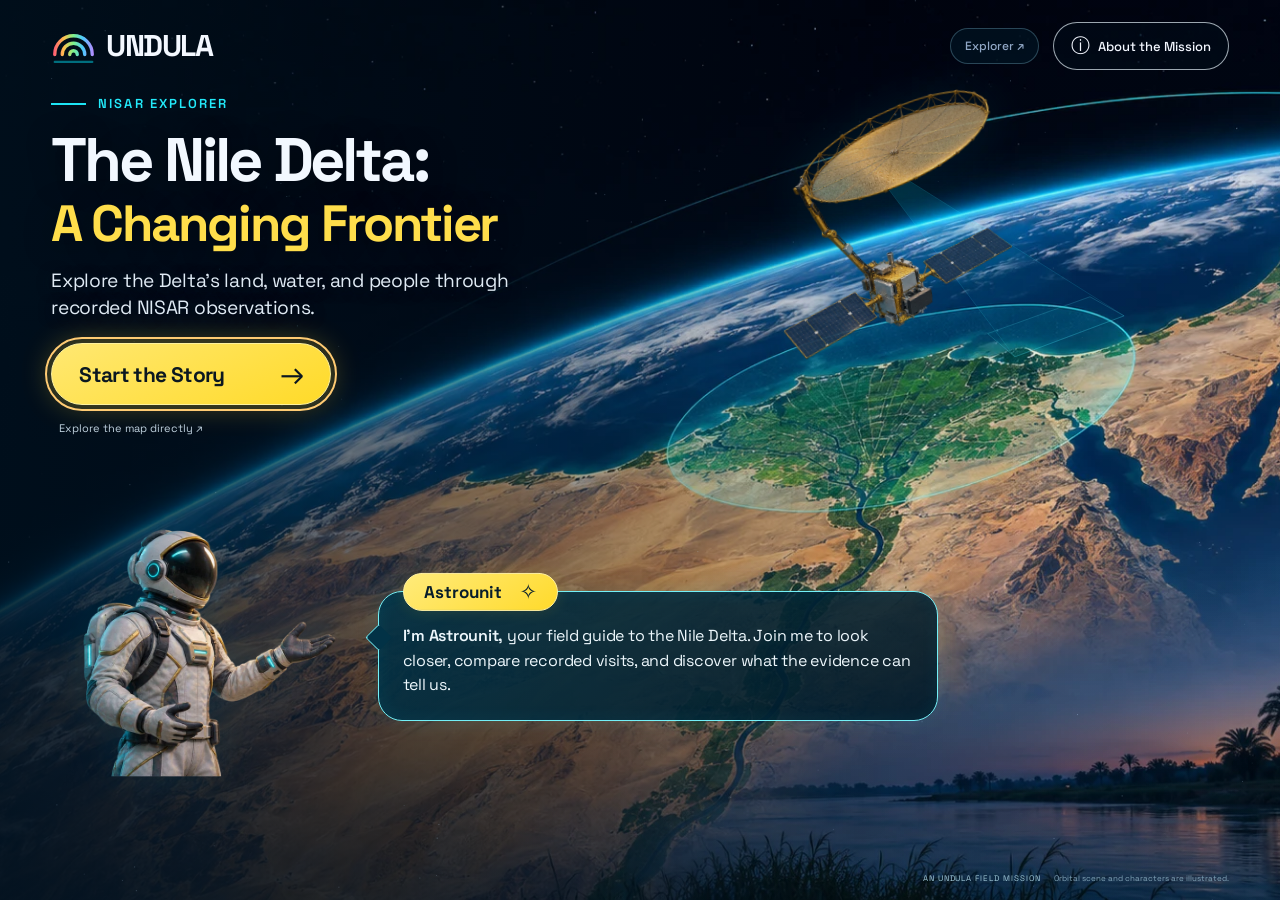
==== commit 6971f605: "Test the NISAR season against independent Landsat measurements" ====
--- a/index.html
+++ b/index.html
@@ -1,211 +1,194 @@
 <!doctype html>
 <html lang="en">
 <head>
-<meta charset="utf-8">
-<meta name="viewport" content="width=device-width, initial-scale=1">
-<title>Undula · Team Shiblanga</title>
-<link rel="icon" href="assets/brand/undula-mark.svg">
-<link rel="stylesheet" href="deck.css">
+  <meta charset="utf-8">
+  <meta name="viewport" content="width=device-width, initial-scale=1, viewport-fit=cover">
+  <title>Undula: watch the ground move with NISAR radar</title>
+  <meta name="description" content="See the Unseen. Follow NISAR through a cinematic journey over the Nile Delta, then explore real radar observations and the evidence behind Earth's changing surface.">
+  <meta name="theme-color" content="#0d1424">
+  <link rel="icon" href="assets/brand/undula-mark.svg" type="image/svg+xml">
+  <link rel="apple-touch-icon" href="assets/brand/apple-touch-icon.png">
+  <link rel="manifest" href="manifest.webmanifest">
+  <meta name="application-name" content="Undula">
+  <meta name="apple-mobile-web-app-title" content="Undula">
+  <meta property="og:title" content="Undula: watch the ground move with NISAR radar">
+  <meta property="og:description" content="See and hear the ground move: sinking cities, rising volcanoes and creeping faults, from NASA-ISRO NISAR radar.">
+  <meta property="og:image" content="assets/brand/undula-512.png">
+  <link rel="preconnect" href="https://fonts.googleapis.com">
+  <link rel="preconnect" href="https://fonts.gstatic.com" crossorigin>
+  <link rel="preconnect" href="https://server.arcgisonline.com" crossorigin>
+  <link rel="preconnect" href="https://cdn.jsdelivr.net" crossorigin>
+  <link href="https://fonts.googleapis.com/css2?family=Inter:wght@400..800&family=Space+Grotesk:wght@500..700&display=swap" rel="stylesheet">
+  <link rel="modulepreload" href="fringe.js?v=10.0">
+  <link rel="modulepreload" href="icons.js?v=19.0">
+  <link rel="modulepreload" href="stories.js?v=10.0">
+  <link rel="modulepreload" href="gl.js?v=10.0">
+  <link rel="stylesheet" href="vendor/leaflet.css">
+  <link rel="stylesheet" href="app.css?v=22.1">
+  <link rel="stylesheet" href="learn.css?v=10.0">
+  <link rel="stylesheet" href="mission.css?v=13.0">
+  <link rel="stylesheet" href="scout.css?v=20.0">
+  <link rel="modulepreload" href="learn.js?v=11.0">
+  <link rel="modulepreload" href="science.js?v=10.0">
 </head>
 <body>
-<div id="viewport">
-<div id="stage">
-  <canvas id="globe" aria-hidden="true"></canvas>
-  <canvas id="fx" aria-hidden="true"></canvas>
-  <div id="shade" aria-hidden="true"></div>
+  <div class="app" id="app" data-view="map">
 
-  <!-- ============ 1 · Title ============ -->
-  <section class="slide title-slide" data-num="1" data-title="Undula">
-    <div class="title-block">
-      <div class="kicker" data-a>NASA Space Apps 2026 · Dancing with the SARs</div>
-      <h1 class="brand" data-a><img src="assets/brand/undula-mark.svg" alt=""><span>Undula</span></h1>
-      <p class="tagline" data-a>Hear the ground move.</p>
-      <p class="lede" data-a>NASA-ISRO <b>NISAR</b> radar, turned into something anyone can see, hear and understand.</p>
-      <p class="team-tag" data-a>Team <b>Shiblanga</b> · Egypt</p>
-    </div>
-    <div class="crew" data-a>
-      <figure class="astro" style="--i:0"><img src="assets/team/islam.png" alt="Islam as an astronaut"><figcaption>Islam</figcaption></figure>
-      <figure class="astro mid" style="--i:1"><img src="assets/team/mohamed.png" alt="Mohamed as an astronaut"><figcaption>Mohamed</figcaption></figure>
-      <figure class="astro" style="--i:2"><img src="assets/team/omar.png" alt="Omar as an astronaut"><figcaption>Omar</figcaption></figure>
-    </div>
-  </section>
+    <!-- ===================== MAP ===================== -->
+    <section class="view view-map" id="view-map" aria-label="Radar map">
+      <div id="map" aria-label="Interactive map"></div>
+      <div class="map-vignette" aria-hidden="true"></div>
 
-  <!-- ============ 0 · Opening film ============ -->
-  <section class="slide intro" data-num="1" data-title="Opening film">
-    <video id="opening" src="assets/opening.mp4" preload="auto" playsinline></video>
-    <button class="begin" id="begin">
-      <span class="begin-ring"></span>
-      <span class="begin-label">Begin transmission</span>
-      <span class="begin-hint">click or press space</span>
-    </button>
-  </section>
+      <header class="hud-brand">
+        <h1 class="brand-title"><svg class="brand-mark" viewBox="0 0 48 40" fill="none" aria-hidden="true"><defs><linearGradient id="undula-g" x1="3" y1="0" x2="45" y2="0" gradientUnits="userSpaceOnUse"><stop offset="0" stop-color="#ff5d73"/><stop offset=".26" stop-color="#ffc24d"/><stop offset=".5" stop-color="#7cf28b"/><stop offset=".74" stop-color="#4cc9ff"/><stop offset="1" stop-color="#b48cff"/></linearGradient></defs><g stroke="url(#undula-g)" stroke-linecap="round" stroke-width="3.6"><path d="M4 29a20 20 0 0 1 40 0"/><path d="M12 29a12 12 0 0 1 24 0"/><path d="M20 29a4 4 0 0 1 8 0"/></g><path d="M4 37h40" stroke="currentColor" stroke-opacity=".45" stroke-width="2.4" stroke-linecap="round"/></svg><span>Undula</span></h1>
+        <p class="kicker accent">Watch the ground move with NISAR radar</p>
+      </header>
 
-  <!-- ============ 2 · Problem ============ -->
-  <section class="slide problem" data-num="2" data-title="The problem">
-    <div class="col-left">
-      <div class="kicker" data-a>The problem</div>
-      <h2 data-a>The ground under more than <span class="hl">40 million</span> people is moving.</h2>
-      <p class="sub" data-a>The Nile Delta is sinking while the sea rises. Too slowly to see, fast enough to matter.</p>
-      <div class="stats">
-        <div class="stat coral" data-a><div class="v"><span data-count="11">0</span><small> mm/yr</small></div><div class="l">The Delta sinking, up to<br><em>Damietta</em></div></div>
-        <div class="stat cyan" data-a><div class="v"><span data-count="3.4" data-dec="1">0</span><small> mm/yr</small></div><div class="l">The sea rising<br><em>Mediterranean</em></div></div>
-        <div class="stat gold" data-a><div class="v"><span data-count="40">0</span><small>%+</small></div><div class="l">of Egyptians live<br>on the Delta</div></div>
+      <div class="pulse glass" id="pulse" aria-live="off">
+        <span class="pulse-dot" aria-hidden="true"></span>
+        <div class="pulse-track"><div class="pulse-items" id="pulse-items"></div></div>
       </div>
-      <p class="source" data-a>Sinking and sea-rise rates: Hassan et al., 2025.</p>
-    </div>
-    <div class="delta-label" id="deltaLabel"><span class="dot"></span>Nile Delta, Egypt</div>
-  </section>
 
-  <!-- ============ 3 · NISAR ============ -->
-  <section class="slide nisar" data-num="3" data-title="NISAR">
-    <div class="col-left">
-      <div class="kicker" data-a>The eye in the sky</div>
-      <h2 data-a><span class="hl">NISAR</span> feels the ground move.</h2>
-      <ul class="facts">
-        <li data-a><span class="ic">◎</span><div><b>NASA and ISRO radar satellite</b><span>A 12-metre antenna, L-band and S-band radar.</span></div></li>
-        <li data-a><span class="ic">↻</span><div><b>Every 12 days</b><span>Images nearly all of Earth's land and ice.</span></div></li>
-        <li data-a><span class="ic">☾</span><div><b>Day and night, through clouds</b><span>Radar brings its own light.</span></div></li>
-        <li data-a class="fringe-fact"><canvas class="mini-fringe" width="150" height="150"></canvas><div><b>Two passes, compared</b><span>Each rainbow cycle is about <b>12 cm</b> of motion toward or away from the satellite.</span></div></li>
-      </ul>
-    </div>
-    <div class="orbit-label" data-a>NISAR · Sun-synchronous orbit</div>
-  </section>
+      <div class="hud-tools" role="toolbar" aria-label="Map tools">
+        <button class="glass round tool" id="btn-band" aria-label="Radar band"><span class="band-letter">L</span></button>
+        <button class="glass round tool" id="btn-geom" aria-label="Pass direction"><span class="band-letter small">ASC</span></button>
+        <button class="glass round tool" id="btn-world" aria-label="See the whole world on a globe"></button>
+        <button class="glass round tool" id="btn-me" aria-label="Show NISAR over my location"></button>
+        <button class="glass round tool" id="btn-sound" aria-label="Hear the ground move" title="Hear the ground move" aria-pressed="false"></button>
+        <button class="glass round tool" id="btn-base" aria-label="Switch basemap"></button>
+        <button class="glass round tool" id="btn-recenter" aria-label="Recenter on the selected site"></button>
+        <button class="glass tool scout-toggle" id="btn-astrounit" aria-label="Explore as Astrounit" title="Explore as Astrounit" aria-pressed="false"><span class="scout-toggle-icon" aria-hidden="true"></span><span class="scout-toggle-label">Explore as Astrounit</span></button>
+        <div class="tool-pair glass">
+          <button class="tool-flat" id="btn-zoom-in" aria-label="Zoom in"></button>
+          <button class="tool-flat" id="btn-zoom-out" aria-label="Zoom out"></button>
+        </div>
+      </div>
 
-  <!-- ============ World ============ -->
-  <section class="slide world" data-title="Around the world">
-    <div class="feat-head">
-      <div class="kicker" data-a>Around the world</div>
-      <h2 data-a>Ten real places. Three ways the ground moves.</h2>
-    </div>
-    <div class="map" data-a><img src="assets/earth-2k.jpg" alt="">
-      <div class="pin sink lab-r" style="left:1354px;top:383px"><i></i><span>Jakarta</span></div><div class="pin sink lab-l" style="left:382px;top:263px"><i></i><span>Mexico City</span></div><div class="pin sink lab-r" style="left:285px;top:183px"><i></i><span>Central Valley</span></div><div class="pin sink lab-r" style="left:490px;top:180px"><i></i><span>Norfolk</span></div><div class="pin sink lab-b" style="left:996px;top:208px"><i></i><span>Nile Delta</span></div><div class="pin volc lab-r" style="left:117px;top:263px"><i></i><span>Kīlauea</span></div><div class="pin volc lab-r" style="left:744px;top:52px"><i></i><span>Svartsengi</span></div><div class="pin volc lab-t" style="left:917px;top:162px"><i></i><span>Campi Flegrei</span></div><div class="pin fault lab-r" style="left:1025px;top:177px"><i></i><span>Kahramanmaraş</span></div><div class="pin fault lab-l" style="left:281px;top:185px"><i></i><span>San Andreas</span></div>
-    </div>
-    <div class="legend" data-a>
-      <span class="lg sink"><i></i><b>5</b> Sinking ground: cities, a delta, a farm valley</span>
-      <span class="lg volc"><i></i><b>3</b> Volcanoes swelling</span>
-      <span class="lg fault"><i></i><b>2</b> Faults tearing and creeping</span>
-    </div>
-  </section>
+      <div class="legend glass" id="legend"></div>
 
-  <!-- ============ 4 · SEE ============ -->
-  <section class="slide feature see" data-num="4" data-title="See">
-    <div class="feat-head">
-      <div class="kicker" data-a><span class="sec">01</span> See</div>
-      <h2 data-a>Real radar, made readable.</h2>
-    </div>
-    <div class="screen tilt-r" data-a>
-      <div class="screen-bar"><i></i><i></i><i></i><span>undula · live app recording</span></div>
-      <div class="screen-body" id="seeScreen">
-        <video muted playsinline preload="auto" data-src="assets/clips/06-globe.mp4" data-start="12"></video>
-        <video muted playsinline preload="auto" data-src="assets/clips/02-delta-rings.mp4" data-start="6" data-poster="12" data-export></video>
-        <video muted playsinline preload="auto" data-src="assets/clips/04-real-nisar.mp4" data-start="3"></video>
-        <video muted playsinline preload="auto" data-src="assets/clips/05-live-cairo.mp4" data-start="7.5"></video>
+      <div class="dock" id="dock">
+        <button class="story-cta" id="story-cta" type="button" hidden></button>
+        <article class="event-card glass" id="event-card" aria-live="polite"></article>
+        <div class="scrub-row">
+          <div class="scrubber glass">
+            <div class="scrub-labels"><span id="scrub-left"></span><span id="scrub-right" class="accent"></span></div>
+            <input id="scrubber" type="range" min="0" max="1000" value="0" aria-label="Time through the radar passes">
+            <div class="ticks" id="ticks" aria-hidden="true"></div>
+          </div>
+          <button class="play-btn glass" id="play" aria-label="Pause"></button>
+        </div>
       </div>
-    </div>
-    <ol class="chips" id="seeChips">
-      <li data-a><b>Ten real places</b><span>Cities sinking, volcanoes swelling, faults tearing. Each with its story.</span><i class="bar"></i></li>
-      <li data-a><b>Watch the rings grow</b><span>Every ring is the land moving, pass after pass.</span><i class="bar"></i></li>
-      <li data-a><b>Real NISAR data</b><span>Actual radar passes from 2026, played like a film.</span><i class="bar"></i></li>
-      <li data-a><b>Any spot on Earth</b><span>NISAR's latest image of your own street, live from NASA.</span><i class="bar"></i></li>
-    </ol>
-    <figure class="presenter right" data-a><img src="assets/team/mohamed.png" alt=""><figcaption class="patch"><b>Mohamed</b><span>See</span></figcaption></figure>
-  </section>
 
-  <!-- ============ 5 · HEAR & IMAGINE ============ -->
-  <section class="slide feature hear" data-num="5" data-title="Hear & Imagine">
-    <div class="feat-head">
-      <div class="kicker" data-a><span class="sec">02</span> Hear &amp; Imagine</div>
-      <h2 data-a>Hear the ground. See 2100.</h2>
-    </div>
-    <div class="screen tilt-l" data-a>
-      <div class="screen-bar"><i></i><i></i><i></i><span>Sea 2100 · Nile Delta · live app recording</span></div>
-      <div class="screen-body"><video muted playsinline preload="auto" data-src="assets/clips/03-sea-2100.mp4" data-start="10" data-end="69" data-rate="2.6" data-poster="58"></video></div>
-    </div>
-    <div class="hear-col">
-      <div class="sound-card" data-a>
-        <button class="play-sound" id="playSound" aria-label="Play the sound of the Nile Delta sinking"><span class="tri"></span></button>
-        <div class="sound-text"><b>Every centimetre plays a note.</b><span>Falling for sinking, rising for uplift.</span></div>
-        <canvas id="wave" width="640" height="90"></canvas>
+      <aside class="sheet glass" id="sheet" aria-label="Event details" aria-hidden="true">
+        <div class="sheet-grip" aria-hidden="true"></div>
+        <button class="sheet-close round" id="sheet-close" aria-label="Close details"></button>
+        <div class="sheet-body" id="detail"></div>
+      </aside>
+    </section>
+
+    <!-- ===================== EVENTS ===================== -->
+    <section class="view view-page" id="view-events" aria-label="Events">
+      <div class="page">
+        <header class="page-head">
+          <h1 class="page-title">Events</h1>
+          <p class="kicker accent">Real places where the ground is moving</p>
+          <p class="page-lede">Explore observations, cited studies and physics models. Each has a different role in the evidence.</p>
+        </header>
+        <div class="chips" role="group" aria-label="Filter events" id="filters">
+          <button class="chip" data-filter="all" aria-pressed="true">All</button>
+          <button class="chip" data-filter="human" aria-pressed="false">Caused by people</button>
+          <button class="chip" data-filter="volcano" aria-pressed="false">Volcanoes</button>
+          <button class="chip" data-filter="fault" aria-pressed="false">Faults</button>
+          <button class="chip" data-filter="nisar" aria-pressed="false">Real NISAR data</button>
+        </div>
+        <div class="event-grid" id="event-grid"></div>
       </div>
-      <div class="sea-bars" data-a>
-        <div class="sea-row with"><span class="sea-l">Under the sea by 2100, with the sinking</span><div class="track"><i style="--w:1"></i></div><span class="sea-v"><span data-count="3491">0</span> km²</span></div>
-        <div class="sea-row without"><span class="sea-l">Sea rise alone</span><div class="track"><i style="--w:0.446"></i></div><span class="sea-v"><span data-count="1557">0</span> km²</span></div>
-        <p class="sea-punch" data-step="1">More than half of it is <b>the land sinking.</b></p>
-        <p class="source">Rough estimate at constant 2026 rates, Copernicus DEM GLO-90.</p>
+    </section>
+
+    <!-- ===================== LAB ===================== -->
+    <section class="view view-page" id="view-lab" aria-label="Interference lab">
+      <div class="page lab-page">
+        <header class="page-head">
+          <h1 class="page-title">Interference Lab</h1>
+          <p class="kicker accent">Make the ground move and see what the radar would see</p>
+        </header>
+        <div class="lab-grid">
+          <div class="lab-stage">
+            <div class="lab-frame">
+              <canvas id="lab-canvas" width="520" height="520" aria-label="Simulated interferogram"></canvas>
+              <span class="frame-chip" id="lab-chip">NISAR L-band</span>
+              <span class="north" aria-hidden="true">N<svg width="16" height="18" viewBox="0 0 16 18"><path d="M8 0 15 18 8 13 1 18z" fill="currentColor"/></svg></span>
+              <div class="frame-caption">
+                <div><div class="caption-title" id="lab-caption"></div><div class="caption-sub mono" id="lab-sub"></div></div>
+                <div class="scalebar mono" id="lab-scale"><span></span><em></em></div>
+              </div>
+            </div>
+            <div class="legend-inline" id="lab-legend"></div>
+            <div class="stat-grid four" id="lab-readouts"></div>
+          </div>
+          <div class="lab-panel">
+            <div class="seg big" role="group" aria-label="Deformation source" id="lab-type">
+              <button data-type="bowl" aria-pressed="true">Aquifer subsidence</button>
+              <button data-type="mogi" aria-pressed="false">Volcano uplift</button>
+              <button data-type="rupture" aria-pressed="false">Fault slip</button>
+              <button data-type="flank" aria-pressed="false">Flank slide</button>
+            </div>
+            <div class="slider-card" id="lab-params"></div>
+            <div class="slider-card">
+              <div class="slider-row">
+                <div class="slider-head"><span>Radar band</span></div>
+                <div class="seg" role="group" id="lab-band">
+                  <button data-band="L" aria-pressed="true">L (23.8 cm)</button>
+                  <button data-band="S" aria-pressed="false">S (9.4 cm)</button>
+                  <button data-band="C" aria-pressed="false">C (5.55 cm)</button>
+                </div>
+              </div>
+              <div class="slider-row">
+                <div class="slider-head"><span>Incidence angle</span><output class="mono" id="lab-inc-out">37°</output></div>
+                <input id="lab-inc" type="range" min="20" max="50" step="1" value="37" aria-label="Incidence angle">
+                <div class="slider-range mono">20° to 50°</div>
+              </div>
+              <div class="slider-row">
+                <div class="slider-head"><span>Pass direction</span></div>
+                <div class="seg" role="group" id="lab-geom">
+                  <button data-geom="ascending" aria-pressed="true">Ascending</button>
+                  <button data-geom="descending" aria-pressed="false">Descending</button>
+                </div>
+              </div>
+            </div>
+          </div>
+        </div>
       </div>
-    </div>
-    <figure class="presenter right" data-a><img src="assets/team/omar.png" alt=""><figcaption class="patch"><b>Omar</b><span>Hear &amp; Imagine</span></figcaption></figure>
-  </section>
+    </section>
 
-  <!-- ============ 6 · EXPLORE & TRUST ============ -->
-  <section class="slide feature trust" data-num="6" data-title="Explore & Trust">
-    <div class="feat-head">
-      <div class="kicker" data-a><span class="sec">03</span> Explore &amp; Trust</div>
-      <h2 data-a>Walk it. Compare it. Check it.</h2>
-    </div>
-    <div class="cards3">
-      <article class="vcard" data-a><div class="vframe"><video muted playsinline loop preload="auto" data-src="assets/clips/07-astrounit.mp4" data-start="15" data-end="27.5" data-poster="17"></video></div><b>Explore as Astrounit</b><span>Walk the map and discover each region's story.</span></article>
-      <article class="vcard" data-a><div class="vframe"><video muted playsinline loop preload="auto" data-src="assets/clips/08-then-now.mp4" data-start="5" data-poster="10"></video></div><b>Then &amp; now</b><span>Real satellite photos across the years.</span></article>
-      <article class="vcard" data-a><div class="vframe"><video muted playsinline loop preload="auto" data-src="assets/clips/09-gps.mp4" data-start="8" data-poster="13"></video></div><b>GPS on the ground</b><span>Station records beside the radar, with honest notes on what they can and can't confirm.</span></article>
-    </div>
-    <div class="measured" data-a>
-      <div class="m-text"><span class="m-k">Measured from the full NISAR data</span><b>The Delta's farming season, seen by radar</b>
-        <span class="m-s"><em>10</em> GCOV dates · HH + HV · June to October 2026 · fields near Kafr El Sheikh</span></div>
-      <svg class="season" viewBox="0 0 760 150" aria-label="HH and HV radar backscatter over Nile Delta fields, June to October 2026"><line x1="46" x2="640" y1="26.7" y2="26.7" stroke="rgba(255,255,255,.1)" stroke-dasharray="3 6"/><text x="38" y="31.7" text-anchor="end" class="ax">-5 dB</text><line x1="46" x2="640" y1="58.5" y2="58.5" stroke="rgba(255,255,255,.1)" stroke-dasharray="3 6"/><text x="38" y="63.5" text-anchor="end" class="ax">-10 dB</text><line x1="46" x2="640" y1="90.2" y2="90.2" stroke="rgba(255,255,255,.1)" stroke-dasharray="3 6"/><text x="38" y="95.2" text-anchor="end" class="ax">-15 dB</text><line x1="46" x2="640" y1="122.0" y2="122.0" stroke="rgba(255,255,255,.1)" stroke-dasharray="3 6"/><text x="38" y="127.0" text-anchor="end" class="ax">-20 dB</text><text x="85.6" y="144" text-anchor="middle" class="ax">Jul</text><text x="239.1" y="144" text-anchor="middle" class="ax">Aug</text><text x="392.5" y="144" text-anchor="middle" class="ax">Sep</text><text x="541.0" y="144" text-anchor="middle" class="ax">Oct</text>
-<path d="M46.0,49.6L105.4,44.5L164.8,37.6L283.6,22.8L343.0,25.2L402.4,30.3L461.8,37.3L521.2,46.5L580.6,49.5L640.0,48.8" fill="none" stroke="#ff9ec7" stroke-width="3.5" stroke-linejoin="round"/><circle cx="46.0" cy="49.6" r="4" fill="#ff9ec7"/><circle cx="105.4" cy="44.5" r="4" fill="#ff9ec7"/><circle cx="164.8" cy="37.6" r="4" fill="#ff9ec7"/><circle cx="283.6" cy="22.8" r="4" fill="#ff9ec7"/><circle cx="343.0" cy="25.2" r="4" fill="#ff9ec7"/><circle cx="402.4" cy="30.3" r="4" fill="#ff9ec7"/><circle cx="461.8" cy="37.3" r="4" fill="#ff9ec7"/><circle cx="521.2" cy="46.5" r="4" fill="#ff9ec7"/><circle cx="580.6" cy="49.5" r="4" fill="#ff9ec7"/><circle cx="640.0" cy="48.8" r="4" fill="#ff9ec7"/>
-<path d="M46.0,114.1L105.4,111.9L164.8,105.4L283.6,94.7L343.0,94.6L402.4,97.2L461.8,101.7L521.2,106.9L580.6,108.7L640.0,107.5" fill="none" stroke="#7cf28b" stroke-width="3.5" stroke-linejoin="round"/><circle cx="46.0" cy="114.1" r="4" fill="#7cf28b"/><circle cx="105.4" cy="111.9" r="4" fill="#7cf28b"/><circle cx="164.8" cy="105.4" r="4" fill="#7cf28b"/><circle cx="283.6" cy="94.7" r="4" fill="#7cf28b"/><circle cx="343.0" cy="94.6" r="4" fill="#7cf28b"/><circle cx="402.4" cy="97.2" r="4" fill="#7cf28b"/><circle cx="461.8" cy="101.7" r="4" fill="#7cf28b"/><circle cx="521.2" cy="106.9" r="4" fill="#7cf28b"/><circle cx="580.6" cy="108.7" r="4" fill="#7cf28b"/><circle cx="640.0" cy="107.5" r="4" fill="#7cf28b"/>
-<text x="650" y="53.8" class="lab" fill="#ff9ec7">HH</text>
-<text x="650" y="112.5" class="lab" fill="#7cf28b">HV</text></svg>
-    </div>
-    <div class="data-band" data-a>
-      <span class="band-k">Built on open space data</span>
-      <span>NASA/JPL-Caltech &amp; ISRO NISAR via ASF</span><span>NASA Earthdata (CMR) &amp; Search</span><span>Nevada Geodetic Lab GPS</span><span>Copernicus DEM GLO-90</span><span>Esri World Imagery &amp; Wayback</span>
-    </div>
-    <figure class="presenter right" data-a><img src="assets/team/islam.png" alt=""><figcaption class="patch"><b>Islam</b><span>Explore &amp; Trust</span></figcaption></figure>
-  </section>
+    <!-- ===================== CINEMATIC JOURNEY ===================== -->
+    <section class="view" id="view-briefing" aria-label="A Changing Frontier field mission"><div id="field-mission"></div></section>
+    <section class="view" id="view-journey" aria-label="See the Unseen cinematic field guide">
+      <div id="journey"></div>
+    </section>
 
-  <!-- ============ Only in Undula ============ -->
-  <section class="slide unique" data-title="Only in Undula">
-    <div class="feat-head">
-      <div class="kicker" data-a>All of it, in one app</div>
-      <h2 data-a>Nine ways to feel the ground move.</h2>
-    </div>
-    <div class="tiles"><article class="tile" data-a style="--d:0.00s"><img src="assets/posters/04-real-nisar.jpg" alt=""><em>01</em><b>Real NISAR, played like a film</b><span>Actual 2026 radar passes, pass by pass.</span></article><article class="tile" data-a style="--d:0.06s"><img src="assets/posters/13-fields.jpg" alt=""><em>02</em><b>Crops &amp; water from space</b><span>Two radar polarizations, in plain colours.</span></article><article class="tile" data-a style="--d:0.12s"><img src="assets/posters/05-live-cairo.jpg" alt=""><em>03</em><b>Any spot on Earth, live</b><span>NISAR's latest image, straight from NASA.</span></article><article class="tile" data-a style="--d:0.18s"><img src="assets/posters/02-delta-rings.jpg" alt=""><em>04</em><b>Hear the ground</b><span>Every centimetre of motion plays a note.</span></article><article class="tile" data-a style="--d:0.24s"><img src="assets/posters/03-sea-2100.jpg" alt=""><em>05</em><b>Sea 2100</b><span>Where the sea could reach, with and without the sinking.</span></article><article class="tile" data-a style="--d:0.30s"><img src="assets/posters/14-lab.jpg" alt=""><em>06</em><b>Interference Lab</b><span>Move the ground yourself and watch the rings form.</span></article><article class="tile" data-a style="--d:0.36s"><img src="assets/posters/07-astrounit.jpg" alt=""><em>07</em><b>Explore as Astrounit</b><span>Walk the map and discover each region's story.</span></article><article class="tile" data-a style="--d:0.42s"><img src="assets/posters/08-then-now.jpg" alt=""><em>08</em><b>Then &amp; Now</b><span>Real satellite photos across the years.</span></article><article class="tile" data-a style="--d:0.48s"><img src="assets/posters/15-evidence.jpg" alt=""><em>09</em><b>Evidence you can check</b><span>Records time-stamped in Bitcoin, verified in your browser.</span></article></div>
-  </section>
+    <!-- ===================== GUIDE ===================== -->
+    <section class="view view-page" id="view-guide" aria-label="Guide">
+      <div class="page">
+        <article class="guide" id="guide"></article>
+      </div>
+    </section>
 
-  <!-- ============ 7 · Close ============ -->
-  <section class="slide close" data-num="7" data-title="Try it">
-    <div class="close-left">
-      <div class="kicker" data-a>Why it matters</div>
-      <h2 data-a>From a satellite 747 km up,<br>to a farmer's field in the Delta.</h2>
-      <ul class="next">
-        <li data-a><b>For everyone.</b> No science degree needed: see it, hear it, understand why.</li>
-        <li data-a><b>Honest by design.</b> Every number shows its source. Estimates say they're estimates.</li>
-        <li data-a><b>Grows with NISAR.</b> Every 12-day pass adds new places and new chapters.</li>
-      </ul>
-    </div>
-    <div class="qr-card" data-a>
-      <div id="qr"></div>
-      <b>Try Undula</b>
-      <span id="qrUrl"></span>
-    </div>
-    <div class="sign-off" data-a><img src="assets/brand/undula-mark.svg" alt=""><span>Undula. <em>Hear the ground move.</em></span><small>Team Shiblanga · Omar · Mohamed · Islam</small></div>
-  </section>
+    <!-- ===================== TAB BAR ===================== -->
+    <nav class="tabbar glass" role="tablist" aria-label="Sections" id="tabbar">
+      <button class="tab" role="tab" data-view="map" aria-selected="true"><span class="tab-icon" data-icon="map"></span><span>Map</span></button>
+      <button class="tab" role="tab" data-view="briefing" aria-selected="false"><span class="tab-icon" data-icon="playCircle"></span><span>Story</span></button>
+      <button class="tab tab-more" id="tab-more" type="button" aria-haspopup="true" aria-expanded="false" aria-controls="more-menu"><span class="tab-icon" data-icon="grid"></span><span>More</span></button>
+      <div class="more-menu glass" id="more-menu" role="menu" aria-label="More sections" hidden>
+        <button class="more-item" role="menuitem" data-view="journey"><b>Journey</b><span>A guided flight over the delta</span></button>
+        <button class="more-item" role="menuitem" data-view="events"><b>All places</b><span>Every place where the ground moves</span></button>
+        <button class="more-item" role="menuitem" data-view="lab"><b>Lab</b><span>Make the ground move, see the rings</span></button>
+        <button class="more-item" role="menuitem" data-view="guide"><b>Guide</b><span>How radar sees the ground</span></button>
+      </div>
+    </nav>
+  </div>
 
-  <!-- satellite + radar sweep -->
-  <div id="scan" aria-hidden="true"><div class="scan-band"></div><div class="scan-line"></div></div>
-  <svg id="beam" viewBox="0 0 1920 1080" aria-hidden="true"><defs>
-    <linearGradient id="beamG" x1="0" y1="0" x2="0" y2="1"><stop offset="0" stop-color="#7ff3ff" stop-opacity=".55"/><stop offset="1" stop-color="#34e2ee" stop-opacity="0"/></linearGradient></defs>
-    <polygon id="beamPoly" fill="url(#beamG)"/></svg>
-  <div id="sat" aria-hidden="true"></div>
-
-  <nav id="dots" aria-label="Slides"></nav>
-  <div id="notes" hidden></div>
-  <div id="live" hidden><iframe title="Undula live app"></iframe><button id="liveClose">Close live app · Esc</button></div>
-</div>
-</div>
-<script src="assets/vendor/qrcode.js"></script>
-<script src="assets/earth-texture.js"></script>
-<script src="deck.js"></script>
+  <script src="vendor/leaflet.js"></script>
+  <script type="module" src="app.js?v=23.2"></script>
 </body>
 </html>
--- a/vendor/leaflet.css
+++ b/vendor/leaflet.css
@@ -0,0 +1,661 @@
+/* required styles */
+
+.leaflet-pane,
+.leaflet-tile,
+.leaflet-marker-icon,
+.leaflet-marker-shadow,
+.leaflet-tile-container,
+.leaflet-pane > svg,
+.leaflet-pane > canvas,
+.leaflet-zoom-box,
+.leaflet-image-layer,
+.leaflet-layer {
+	position: absolute;
+	left: 0;
+	top: 0;
+	}
+.leaflet-container {
+	overflow: hidden;
+	}
+.leaflet-tile,
+.leaflet-marker-icon,
+.leaflet-marker-shadow {
+	-webkit-user-select: none;
+	   -moz-user-select: none;
+	        user-select: none;
+	  -webkit-user-drag: none;
+	}
+/* Prevents IE11 from highlighting tiles in blue */
+.leaflet-tile::selection {
+	background: transparent;
+}
+/* Safari renders non-retina tile on retina better with this, but Chrome is worse */
+.leaflet-safari .leaflet-tile {
+	image-rendering: -webkit-optimize-contrast;
+	}
+/* hack that prevents hw layers "stretching" when loading new tiles */
+.leaflet-safari .leaflet-tile-container {
+	width: 1600px;
+	height: 1600px;
+	-webkit-transform-origin: 0 0;
+	}
+.leaflet-marker-icon,
+.leaflet-marker-shadow {
+	display: block;
+	}
+/* .leaflet-container svg: reset svg max-width decleration shipped in Joomla! (joomla.org) 3.x */
+/* .leaflet-container img: map is broken in FF if you have max-width: 100% on tiles */
+.leaflet-container .leaflet-overlay-pane svg {
+	max-width: none !important;
+	max-height: none !important;
+	}
+.leaflet-container .leaflet-marker-pane img,
+.leaflet-container .leaflet-shadow-pane img,
+.leaflet-container .leaflet-tile-pane img,
+.leaflet-container img.leaflet-image-layer,
+.leaflet-container .leaflet-tile {
+	max-width: none !important;
+	max-height: none !important;
+	width: auto;
+	padding: 0;
+	}
+
+.leaflet-container img.leaflet-tile {
+	/* See: https://bugs.chromium.org/p/chromium/issues/detail?id=600120 */
+	mix-blend-mode: plus-lighter;
+}
+
+.leaflet-container.leaflet-touch-zoom {
+	-ms-touch-action: pan-x pan-y;
+	touch-action: pan-x pan-y;
+	}
+.leaflet-container.leaflet-touch-drag {
+	-ms-touch-action: pinch-zoom;
+	/* Fallback for FF which doesn't support pinch-zoom */
+	touch-action: none;
+	touch-action: pinch-zoom;
+}
+.leaflet-container.leaflet-touch-drag.leaflet-touch-zoom {
+	-ms-touch-action: none;
+	touch-action: none;
+}
+.leaflet-container {
+	-webkit-tap-highlight-color: transparent;
+}
+.leaflet-container a {
+	-webkit-tap-highlight-color: rgba(51, 181, 229, 0.4);
+}
+.leaflet-tile {
+	filter: inherit;
+	visibility: hidden;
+	}
+.leaflet-tile-loaded {
+	visibility: inherit;
+	}
+.leaflet-zoom-box {
+	width: 0;
+	height: 0;
+	-moz-box-sizing: border-box;
+	     box-sizing: border-box;
+	z-index: 800;
+	}
+/* workaround for https://bugzilla.mozilla.org/show_bug.cgi?id=888319 */
+.leaflet-overlay-pane svg {
+	-moz-user-select: none;
+	}
+
+.leaflet-pane         { z-index: 400; }
+
+.leaflet-tile-pane    { z-index: 200; }
+.leaflet-overlay-pane { z-index: 400; }
+.leaflet-shadow-pane  { z-index: 500; }
+.leaflet-marker-pane  { z-index: 600; }
+.leaflet-tooltip-pane   { z-index: 650; }
+.leaflet-popup-pane   { z-index: 700; }
+
+.leaflet-map-pane canvas { z-index: 100; }
+.leaflet-map-pane svg    { z-index: 200; }
+
+.leaflet-vml-shape {
+	width: 1px;
+	height: 1px;
+	}
+.lvml {
+	behavior: url(#default#VML);
+	display: inline-block;
+	position: absolute;
+	}
+
+
+/* control positioning */
+
+.leaflet-control {
+	position: relative;
+	z-index: 800;
+	pointer-events: visiblePainted; /* IE 9-10 doesn't have auto */
+	pointer-events: auto;
+	}
+.leaflet-top,
+.leaflet-bottom {
+	position: absolute;
+	z-index: 1000;
+	pointer-events: none;
+	}
+.leaflet-top {
+	top: 0;
+	}
+.leaflet-right {
+	right: 0;
+	}
+.leaflet-bottom {
+	bottom: 0;
+	}
+.leaflet-left {
+	left: 0;
+	}
+.leaflet-control {
+	float: left;
+	clear: both;
+	}
+.leaflet-right .leaflet-control {
+	float: right;
+	}
+.leaflet-top .leaflet-control {
+	margin-top: 10px;
+	}
+.leaflet-bottom .leaflet-control {
+	margin-bottom: 10px;
+	}
+.leaflet-left .leaflet-control {
+	margin-left: 10px;
+	}
+.leaflet-right .leaflet-control {
+	margin-right: 10px;
+	}
+
+
+/* zoom and fade animations */
+
+.leaflet-fade-anim .leaflet-popup {
+	opacity: 0;
+	-webkit-transition: opacity 0.2s linear;
+	   -moz-transition: opacity 0.2s linear;
+	        transition: opacity 0.2s linear;
+	}
+.leaflet-fade-anim .leaflet-map-pane .leaflet-popup {
+	opacity: 1;
+	}
+.leaflet-zoom-animated {
+	-webkit-transform-origin: 0 0;
+	    -ms-transform-origin: 0 0;
+	        transform-origin: 0 0;
+	}
+svg.leaflet-zoom-animated {
+	will-change: transform;
+}
+
+.leaflet-zoom-anim .leaflet-zoom-animated {
+	-webkit-transition: -webkit-transform 0.25s cubic-bezier(0,0,0.25,1);
+	   -moz-transition:    -moz-transform 0.25s cubic-bezier(0,0,0.25,1);
+	        transition:         transform 0.25s cubic-bezier(0,0,0.25,1);
+	}
+.leaflet-zoom-anim .leaflet-tile,
+.leaflet-pan-anim .leaflet-tile {
+	-webkit-transition: none;
+	   -moz-transition: none;
+	        transition: none;
+	}
+
+.leaflet-zoom-anim .leaflet-zoom-hide {
+	visibility: hidden;
+	}
+
+
+/* cursors */
+
+.leaflet-interactive {
+	cursor: pointer;
+	}
+.leaflet-grab {
+	cursor: -webkit-grab;
+	cursor:    -moz-grab;
+	cursor:         grab;
+	}
+.leaflet-crosshair,
+.leaflet-crosshair .leaflet-interactive {
+	cursor: crosshair;
+	}
+.leaflet-popup-pane,
+.leaflet-control {
+	cursor: auto;
+	}
+.leaflet-dragging .leaflet-grab,
+.leaflet-dragging .leaflet-grab .leaflet-interactive,
+.leaflet-dragging .leaflet-marker-draggable {
+	cursor: move;
+	cursor: -webkit-grabbing;
+	cursor:    -moz-grabbing;
+	cursor:         grabbing;
+	}
+
+/* marker & overlays interactivity */
+.leaflet-marker-icon,
+.leaflet-marker-shadow,
+.leaflet-image-layer,
+.leaflet-pane > svg path,
+.leaflet-tile-container {
+	pointer-events: none;
+	}
+
+.leaflet-marker-icon.leaflet-interactive,
+.leaflet-image-layer.leaflet-interactive,
+.leaflet-pane > svg path.leaflet-interactive,
+svg.leaflet-image-layer.leaflet-interactive path {
+	pointer-events: visiblePainted; /* IE 9-10 doesn't have auto */
+	pointer-events: auto;
+	}
+
+/* visual tweaks */
+
+.leaflet-container {
+	background: #ddd;
+	outline-offset: 1px;
+	}
+.leaflet-container a {
+	color: #0078A8;
+	}
+.leaflet-zoom-box {
+	border: 2px dotted #38f;
+	background: rgba(255,255,255,0.5);
+	}
+
+
+/* general typography */
+.leaflet-container {
+	font-family: "Helvetica Neue", Arial, Helvetica, sans-serif;
+	font-size: 12px;
+	font-size: 0.75rem;
+	line-height: 1.5;
+	}
+
+
+/* general toolbar styles */
+
+.leaflet-bar {
+	box-shadow: 0 1px 5px rgba(0,0,0,0.65);
+	border-radius: 4px;
+	}
+.leaflet-bar a {
+	background-color: #fff;
+	border-bottom: 1px solid #ccc;
+	width: 26px;
+	height: 26px;
+	line-height: 26px;
+	display: block;
+	text-align: center;
+	text-decoration: none;
+	color: black;
+	}
+.leaflet-bar a,
+.leaflet-control-layers-toggle {
+	background-position: 50% 50%;
+	background-repeat: no-repeat;
+	display: block;
+	}
+.leaflet-bar a:hover,
+.leaflet-bar a:focus {
+	background-color: #f4f4f4;
+	}
+.leaflet-bar a:first-child {
+	border-top-left-radius: 4px;
+	border-top-right-radius: 4px;
+	}
+.leaflet-bar a:last-child {
+	border-bottom-left-radius: 4px;
+	border-bottom-right-radius: 4px;
+	border-bottom: none;
+	}
+.leaflet-bar a.leaflet-disabled {
+	cursor: default;
+	background-color: #f4f4f4;
+	color: #bbb;
+	}
+
+.leaflet-touch .leaflet-bar a {
+	width: 30px;
+	height: 30px;
+	line-height: 30px;
+	}
+.leaflet-touch .leaflet-bar a:first-child {
+	border-top-left-radius: 2px;
+	border-top-right-radius: 2px;
+	}
+.leaflet-touch .leaflet-bar a:last-child {
+	border-bottom-left-radius: 2px;
+	border-bottom-right-radius: 2px;
+	}
+
+/* zoom control */
+
+.leaflet-control-zoom-in,
+.leaflet-control-zoom-out {
+	font: bold 18px 'Lucida Console', Monaco, monospace;
+	text-indent: 1px;
+	}
+
+.leaflet-touch .leaflet-control-zoom-in, .leaflet-touch .leaflet-control-zoom-out  {
+	font-size: 22px;
+	}
+
+
+/* layers control */
+
+.leaflet-control-layers {
+	box-shadow: 0 1px 5px rgba(0,0,0,0.4);
+	background: #fff;
+	border-radius: 5px;
+	}
+.leaflet-control-layers-toggle {
+	background-image: url(images/layers.png);
+	width: 36px;
+	height: 36px;
+	}
+.leaflet-retina .leaflet-control-layers-toggle {
+	background-image: url(images/layers-2x.png);
+	background-size: 26px 26px;
+	}
+.leaflet-touch .leaflet-control-layers-toggle {
+	width: 44px;
+	height: 44px;
+	}
+.leaflet-control-layers .leaflet-control-layers-list,
+.leaflet-control-layers-expanded .leaflet-control-layers-toggle {
+	display: none;
+	}
+.leaflet-control-layers-expanded .leaflet-control-layers-list {
+	display: block;
+	position: relative;
+	}
+.leaflet-control-layers-expanded {
+	padding: 6px 10px 6px 6px;
+	color: #333;
+	background: #fff;
+	}
+.leaflet-control-layers-scrollbar {
+	overflow-y: scroll;
+	overflow-x: hidden;
+	padding-right: 5px;
+	}
+.leaflet-control-layers-selector {
+	margin-top: 2px;
+	position: relative;
+	top: 1px;
+	}
+.leaflet-control-layers label {
+	display: block;
+	font-size: 13px;
+	font-size: 1.08333em;
+	}
+.leaflet-control-layers-separator {
+	height: 0;
+	border-top: 1px solid #ddd;
+	margin: 5px -10px 5px -6px;
+	}
+
+/* Default icon URLs */
+.leaflet-default-icon-path { /* used only in path-guessing heuristic, see L.Icon.Default */
+	background-image: url(images/marker-icon.png);
+	}
+
+
+/* attribution and scale controls */
+
+.leaflet-container .leaflet-control-attribution {
+	background: #fff;
+	background: rgba(255, 255, 255, 0.8);
+	margin: 0;
+	}
+.leaflet-control-attribution,
+.leaflet-control-scale-line {
+	padding: 0 5px;
+	color: #333;
+	line-height: 1.4;
+	}
+.leaflet-control-attribution a {
+	text-decoration: none;
+	}
+.leaflet-control-attribution a:hover,
+.leaflet-control-attribution a:focus {
+	text-decoration: underline;
+	}
+.leaflet-attribution-flag {
+	display: inline !important;
+	vertical-align: baseline !important;
+	width: 1em;
+	height: 0.6669em;
+	}
+.leaflet-left .leaflet-control-scale {
+	margin-left: 5px;
+	}
+.leaflet-bottom .leaflet-control-scale {
+	margin-bottom: 5px;
+	}
+.leaflet-control-scale-line {
+	border: 2px solid #777;
+	border-top: none;
+	line-height: 1.1;
+	padding: 2px 5px 1px;
+	white-space: nowrap;
+	-moz-box-sizing: border-box;
+	     box-sizing: border-box;
+	background: rgba(255, 255, 255, 0.8);
+	text-shadow: 1px 1px #fff;
+	}
+.leaflet-control-scale-line:not(:first-child) {
+	border-top: 2px solid #777;
+	border-bottom: none;
+	margin-top: -2px;
+	}
+.leaflet-control-scale-line:not(:first-child):not(:last-child) {
+	border-bottom: 2px solid #777;
+	}
+
+.leaflet-touch .leaflet-control-attribution,
+.leaflet-touch .leaflet-control-layers,
+.leaflet-touch .leaflet-bar {
+	box-shadow: none;
+	}
+.leaflet-touch .leaflet-control-layers,
+.leaflet-touch .leaflet-bar {
+	border: 2px solid rgba(0,0,0,0.2);
+	background-clip: padding-box;
+	}
+
+
+/* popup */
+
+.leaflet-popup {
+	position: absolute;
+	text-align: center;
+	margin-bottom: 20px;
+	}
+.leaflet-popup-content-wrapper {
+	padding: 1px;
+	text-align: left;
+	border-radius: 12px;
+	}
+.leaflet-popup-content {
+	margin: 13px 24px 13px 20px;
+	line-height: 1.3;
+	font-size: 13px;
+	font-size: 1.08333em;
+	min-height: 1px;
+	}
+.leaflet-popup-content p {
+	margin: 17px 0;
+	margin: 1.3em 0;
+	}
+.leaflet-popup-tip-container {
+	width: 40px;
+	height: 20px;
+	position: absolute;
+	left: 50%;
+	margin-top: -1px;
+	margin-left: -20px;
+	overflow: hidden;
+	pointer-events: none;
+	}
+.leaflet-popup-tip {
+	width: 17px;
+	height: 17px;
+	padding: 1px;
+
+	margin: -10px auto 0;
+	pointer-events: auto;
+
+	-webkit-transform: rotate(45deg);
+	   -moz-transform: rotate(45deg);
+	    -ms-transform: rotate(45deg);
+	        transform: rotate(45deg);
+	}
+.leaflet-popup-content-wrapper,
+.leaflet-popup-tip {
+	background: white;
+	color: #333;
+	box-shadow: 0 3px 14px rgba(0,0,0,0.4);
+	}
+.leaflet-container a.leaflet-popup-close-button {
+	position: absolute;
+	top: 0;
+	right: 0;
+	border: none;
+	text-align: center;
+	width: 24px;
+	height: 24px;
+	font: 16px/24px Tahoma, Verdana, sans-serif;
+	color: #757575;
+	text-decoration: none;
+	background: transparent;
+	}
+.leaflet-container a.leaflet-popup-close-button:hover,
+.leaflet-container a.leaflet-popup-close-button:focus {
+	color: #585858;
+	}
+.leaflet-popup-scrolled {
+	overflow: auto;
+	}
+
+.leaflet-oldie .leaflet-popup-content-wrapper {
+	-ms-zoom: 1;
+	}
+.leaflet-oldie .leaflet-popup-tip {
+	width: 24px;
+	margin: 0 auto;
+
+	-ms-filter: "progid:DXImageTransform.Microsoft.Matrix(M11=0.70710678, M12=0.70710678, M21=-0.70710678, M22=0.70710678)";
+	filter: progid:DXImageTransform.Microsoft.Matrix(M11=0.70710678, M12=0.70710678, M21=-0.70710678, M22=0.70710678);
+	}
+
+.leaflet-oldie .leaflet-control-zoom,
+.leaflet-oldie .leaflet-control-layers,
+.leaflet-oldie .leaflet-popup-content-wrapper,
+.leaflet-oldie .leaflet-popup-tip {
+	border: 1px solid #999;
+	}
+
+
+/* div icon */
+
+.leaflet-div-icon {
+	background: #fff;
+	border: 1px solid #666;
+	}
+
+
+/* Tooltip */
+/* Base styles for the element that has a tooltip */
+.leaflet-tooltip {
+	position: absolute;
+	padding: 6px;
+	background-color: #fff;
+	border: 1px solid #fff;
+	border-radius: 3px;
+	color: #222;
+	white-space: nowrap;
+	-webkit-user-select: none;
+	-moz-user-select: none;
+	-ms-user-select: none;
+	user-select: none;
+	pointer-events: none;
+	box-shadow: 0 1px 3px rgba(0,0,0,0.4);
+	}
+.leaflet-tooltip.leaflet-interactive {
+	cursor: pointer;
+	pointer-events: auto;
+	}
+.leaflet-tooltip-top:before,
+.leaflet-tooltip-bottom:before,
+.leaflet-tooltip-left:before,
+.leaflet-tooltip-right:before {
+	position: absolute;
+	pointer-events: none;
+	border: 6px solid transparent;
+	background: transparent;
+	content: "";
+	}
+
+/* Directions */
+
+.leaflet-tooltip-bottom {
+	margin-top: 6px;
+}
+.leaflet-tooltip-top {
+	margin-top: -6px;
+}
+.leaflet-tooltip-bottom:before,
+.leaflet-tooltip-top:before {
+	left: 50%;
+	margin-left: -6px;
+	}
+.leaflet-tooltip-top:before {
+	bottom: 0;
+	margin-bottom: -12px;
+	border-top-color: #fff;
+	}
+.leaflet-tooltip-bottom:before {
+	top: 0;
+	margin-top: -12px;
+	margin-left: -6px;
+	border-bottom-color: #fff;
+	}
+.leaflet-tooltip-left {
+	margin-left: -6px;
+}
+.leaflet-tooltip-right {
+	margin-left: 6px;
+}
+.leaflet-tooltip-left:before,
+.leaflet-tooltip-right:before {
+	top: 50%;
+	margin-top: -6px;
+	}
+.leaflet-tooltip-left:before {
+	right: 0;
+	margin-right: -12px;
+	border-left-color: #fff;
+	}
+.leaflet-tooltip-right:before {
+	left: 0;
+	margin-left: -12px;
+	border-right-color: #fff;
+	}
+
+/* Printing */
+
+@media print {
+	/* Prevent printers from removing background-images of controls. */
+	.leaflet-control {
+		-webkit-print-color-adjust: exact;
+		print-color-adjust: exact;
+		}
+	}
--- a/app.css
+++ b/app.css
@@ -0,0 +1,1085 @@
+/* =========================================================================
+   Undula design tokens (first drawn for the Fringe iOS app; see Theme.swift)
+   ========================================================================= */
+:root {
+  --canvas: #0d1424;
+  --surface: #141d2f;
+  --raised: #1b2639;
+  --stroke: #26324a;
+  --hair: rgba(226, 234, 248, 0.10);
+  --text: #f3f6fb;
+  --text-2: #c5cfdf;
+  --sage: #8e9bb0;
+  --accent: #3ddc97;
+  --accent-dim: rgba(61, 220, 151, 0.14);
+  --coral: #ff7a66;
+  --amber: #ffc857;
+  --lateral: #8fcdea;
+  --glass: rgba(20, 29, 47, 0.88);
+  --glass-strong: rgba(20, 29, 47, 0.96);
+  --shadow: 0 12px 32px rgba(4, 9, 22, 0.32), 0 1px 3px rgba(4, 9, 22, 0.28);
+  --mono: "JetBrains Mono", ui-monospace, SFMono-Regular, Menlo, Consolas, monospace;
+  --sans: Inter, system-ui, -apple-system, "Segoe UI", Roboto, sans-serif;
+  --r-xl: 24px;
+  --r-lg: 18px;
+  --r-md: 14px;
+  --r-sm: 10px;
+  --ease: cubic-bezier(0.22, 1, 0.36, 1);
+  --sheet-w: 440px;
+  color-scheme: dark;
+}
+
+* { box-sizing: border-box; }
+html, body { height: 100%; }
+body {
+  margin: 0;
+  background: var(--canvas);
+  color: var(--text);
+  font: 400 15px/1.55 var(--sans);
+  -webkit-font-smoothing: antialiased;
+  -moz-osx-font-smoothing: grayscale;
+  font-feature-settings: "cv11", "ss01";
+  overflow: hidden;
+}
+button, input, select { font: inherit; color: inherit; }
+button { cursor: pointer; -webkit-tap-highlight-color: transparent; }
+a { color: var(--accent); text-decoration: none; }
+a:hover { text-decoration: underline; }
+.icon { display: block; flex: none; }
+.mono { font-family: var(--mono); font-variant-numeric: tabular-nums; }
+.accent { color: var(--accent); }
+.coral { color: var(--coral); }
+.amber { color: var(--amber); }
+.lateral { color: var(--lateral); }
+.muted { color: var(--sage); }
+.kicker {
+  margin: 0;
+  font: 500 11px/1.5 var(--mono);
+  letter-spacing: 0.2em;
+  text-transform: uppercase;
+  color: var(--sage);
+}
+.kicker.accent { color: var(--accent); }
+:focus-visible { outline: 2px solid var(--accent); outline-offset: 3px; border-radius: 10px; }
+
+.glass {
+  background: var(--glass);
+  backdrop-filter: blur(16px) saturate(1.4);
+  -webkit-backdrop-filter: blur(16px) saturate(1.4);
+  border: 1px solid var(--hair);
+  box-shadow: var(--shadow), inset 0 1px 0 rgba(255, 255, 255, 0.05);
+}
+.round {
+  width: 48px; height: 48px; border-radius: 50%;
+  display: grid; place-items: center;
+  color: var(--accent);
+  border: 1px solid var(--hair);
+  transition: transform 0.18s var(--ease), background 0.2s;
+}
+.round:hover { background: rgba(22, 34, 38, 0.9); }
+.round:active { transform: scale(0.94); }
+
+/* =========================================================================
+   App shell
+   ========================================================================= */
+.app { position: fixed; inset: 0; }
+.view { position: absolute; inset: 0; opacity: 0; visibility: hidden; transition: opacity 0.35s var(--ease), visibility 0s linear 0.35s; }
+.app[data-view="map"] #view-map,
+.app[data-view="events"] #view-events,
+.app[data-view="lab"] #view-lab,
+.app[data-view="guide"] #view-guide { opacity: 1; visibility: visible; transition: opacity 0.35s var(--ease); }
+
+/* Tab bar — app style, floating */
+.tabbar {
+  position: fixed; z-index: 1200;
+  top: 18px; right: 18px;
+  display: flex; gap: 4px; padding: 5px;
+  border-radius: 999px;
+}
+.tab {
+  display: flex; align-items: center; gap: 8px;
+  padding: 9px 16px; border-radius: 999px; border: 0;
+  background: transparent; color: var(--text-2);
+  font: 500 14px var(--sans);
+  transition: background 0.25s var(--ease), color 0.25s;
+}
+.tab:hover { color: var(--text); }
+.tab[aria-selected="true"] { background: rgba(57, 217, 138, 0.13); color: var(--accent); }
+.tab-icon { display: grid; }
+
+/* =========================================================================
+   Map view
+   ========================================================================= */
+#map { position: absolute; inset: 0; background: #0b1311; }
+.leaflet-container { font: 13px var(--sans); background: #0b1311; }
+.basemap-dark .leaflet-tile-pane { filter: sepia(0.42) hue-rotate(95deg) saturate(1.35) brightness(1.12) contrast(1.06); }
+.basemap-dark .leaflet-pane.leaflet-labels-pane { filter: brightness(1.25); opacity: 0.95; }
+.basemap-sat .leaflet-tile-pane { filter: brightness(0.92) saturate(1.05); }
+.wayback-on .leaflet-tile-pane { filter: none; }
+.map-vignette {
+  position: absolute; inset: 0; pointer-events: none; z-index: 450;
+  background:
+    linear-gradient(180deg, rgba(5, 8, 10, 0.5) 0%, rgba(5, 8, 10, 0) 16%),
+    linear-gradient(0deg, rgba(5, 8, 10, 0.55) 0%, rgba(5, 8, 10, 0) 26%),
+    radial-gradient(130% 100% at 50% 45%, transparent 65%, rgba(5, 8, 10, 0.28) 100%);
+}
+.leaflet-control-attribution {
+  background: rgba(5, 8, 10, 0.55) !important; color: var(--sage) !important;
+  font: 10px var(--sans); border-radius: 8px 0 0 0;
+}
+.leaflet-control-attribution a { color: var(--text-2) !important; }
+.leaflet-popup-content-wrapper {
+  background: var(--glass-strong); color: var(--text);
+  backdrop-filter: blur(18px); -webkit-backdrop-filter: blur(18px);
+  border: 1px solid var(--hair); border-radius: var(--r-md); box-shadow: var(--shadow);
+}
+.leaflet-popup-content { margin: 14px 16px; line-height: 1.45; }
+.leaflet-popup-tip { background: var(--glass-strong); border: 1px solid var(--hair); }
+.leaflet-container a.leaflet-popup-close-button { color: var(--sage); top: 6px; right: 6px; }
+.fringe-overlay, .nisar-layer { transition: opacity 0.45s var(--ease); }
+
+/* Site markers */
+/* The dot's own centre sits exactly on the site coordinate; the name floats beside it. */
+.site { position: absolute; left: 0; top: 0; width: 0; height: 0; }
+.site-dot {
+  position: absolute; left: -7px; top: -7px;
+  width: 14px; height: 14px; border-radius: 50%;
+  background: var(--accent); box-shadow: 0 0 0 3px rgba(5, 8, 10, 0.85), 0 0 18px rgba(57, 217, 138, 0.5);
+  transition: transform 0.3s var(--ease);
+}
+.site-dot::after {
+  content: ""; position: absolute; inset: -9px; border-radius: 50%;
+  border: 1.5px solid var(--accent); opacity: 0;
+}
+.site.is-selected .site-dot { transform: scale(1.2); }
+.site.is-selected .site-dot::after { animation: ping 2.4s var(--ease) infinite; }
+/* GNSS stations: small diamonds; codes appear when zoomed in */
+.station { position: relative; transform: translate(-6px, -6px); display: flex; align-items: center; gap: 6px; width: max-content; }
+.station i { width: 9px; height: 9px; transform: rotate(45deg); background: var(--amber); box-shadow: 0 0 0 2px rgba(5, 8, 10, 0.85); border-radius: 2px; }
+.station span {
+  font: 600 10px var(--mono); letter-spacing: 0.06em; color: var(--amber);
+  background: rgba(5, 8, 10, 0.78); border: 1px solid rgba(255, 194, 77, 0.35); border-radius: 6px; padding: 1px 5px;
+  opacity: 0; transition: opacity 0.25s;
+}
+.zoom-close .station span, .station:hover span { opacity: 1; }
+.site-label {
+  position: absolute; left: 16px; top: 0;
+  font: 600 14px var(--sans); color: var(--text); white-space: nowrap;
+  text-shadow: 0 1px 2px rgba(0, 0, 0, 0.9), 0 0 14px rgba(0, 0, 0, 0.8);
+  opacity: 0; transform: translate(-4px, -50%); transition: opacity 0.3s, transform 0.3s var(--ease);
+  pointer-events: none;
+}
+.site.is-selected .site-label, .site-dot:hover + .site-label { opacity: 1; transform: translate(0, -50%); }
+/* Pins say what the ground is doing: colour by kind, a plain status line under the name. */
+.site.kind-coral .site-dot { background: var(--coral); box-shadow: 0 0 0 3px rgba(5, 8, 10, 0.85), 0 0 18px rgba(255, 107, 87, 0.55); }
+.site.kind-amber .site-dot { background: var(--amber); box-shadow: 0 0 0 3px rgba(5, 8, 10, 0.85), 0 0 18px rgba(255, 194, 77, 0.55); }
+.site.kind-lateral .site-dot { background: var(--lateral); box-shadow: 0 0 0 3px rgba(5, 8, 10, 0.85), 0 0 18px rgba(143, 200, 224, 0.55); }
+.site.kind-coral .site-dot::after { border-color: var(--coral); }
+.site.kind-amber .site-dot::after { border-color: var(--amber); }
+.site.kind-lateral .site-dot::after { border-color: var(--lateral); }
+.site-label small { display: block; font: 600 11.5px var(--sans); letter-spacing: 0.01em; margin-top: 1px; }
+.site.kind-coral .site-label small { color: #ff9a8b; }
+.site.kind-amber .site-label small { color: #ffd68a; }
+.site.kind-lateral .site-label small { color: #b9dcea; }
+.zoom-mid .site-label { opacity: 0.92; transform: translate(0, -50%); }
+.zoom-mid .site.is-selected .site-label { opacity: 1; }
+.pin-key { display: flex; flex-wrap: wrap; gap: 6px 14px; margin-top: 8px; font: 600 11.5px var(--sans); }
+.pin-key span { display: inline-flex; align-items: center; gap: 6px; }
+.pin-key span::before { content: ""; width: 9px; height: 9px; border-radius: 50%; background: currentColor; box-shadow: 0 0 8px currentColor; }
+@keyframes ping { 0% { transform: scale(0.6); opacity: 0.9; } 80%, 100% { transform: scale(1.9); opacity: 0; } }
+.station-icon {
+  font: 600 10px var(--mono); color: var(--canvas); background: var(--text);
+  border-radius: 5px; padding: 2px 5px; white-space: nowrap; width: max-content;
+  transform: translate(-50%, -50%); box-shadow: 0 0 0 2px rgba(5, 8, 10, 0.6);
+}
+
+/* HUD */
+.hud-brand { position: absolute; z-index: 1000; top: 22px; left: 26px; pointer-events: none; }
+.brand-title {
+  margin: 0; font: 800 40px/1 var(--sans); letter-spacing: -0.03em;
+  text-shadow: 0 2px 18px rgba(0, 0, 0, 0.6);
+}
+.hud-brand .kicker { margin-top: 8px; text-shadow: 0 1px 8px rgba(0, 0, 0, 0.8); }
+
+.pulse {
+  position: absolute; z-index: 1000; top: 22px; left: 50%; transform: translateX(-50%);
+  width: min(560px, calc(100% - 760px)); min-width: 300px;
+  height: 44px; border-radius: 999px; display: flex; align-items: center; gap: 12px; padding: 0 16px;
+  overflow: hidden;
+}
+.pulse-dot { width: 8px; height: 8px; border-radius: 50%; background: var(--accent); flex: none; box-shadow: 0 0 0 0 rgba(57, 217, 138, 0.6); animation: live 2s infinite; }
+@keyframes live { 0% { box-shadow: 0 0 0 0 rgba(57, 217, 138, 0.55); } 70%, 100% { box-shadow: 0 0 0 9px rgba(57, 217, 138, 0); } }
+.pulse-track { overflow: hidden; flex: 1; mask-image: linear-gradient(90deg, transparent, #000 6%, #000 94%, transparent); -webkit-mask-image: linear-gradient(90deg, transparent, #000 6%, #000 94%, transparent); }
+.pulse-items { display: flex; gap: 36px; width: max-content; animation: marquee 48s linear infinite; }
+.pulse:hover .pulse-items { animation-play-state: paused; }
+.pulse-item { font: 500 11px var(--mono); letter-spacing: 0.14em; text-transform: uppercase; color: var(--text-2); white-space: nowrap; }
+.pulse-item b { color: var(--accent); font-weight: 600; }
+@keyframes marquee { from { transform: translateX(0); } to { transform: translateX(-50%); } }
+
+.hud-tools { position: absolute; z-index: 1000; top: 118px; left: 26px; display: grid; gap: 10px; justify-items: start; }
+.tool { color: var(--accent); }
+.band-letter { font: 700 17px var(--mono); }
+.band-letter.small { font-size: 10.5px; letter-spacing: 0.06em; }
+.tool-pair { display: grid; border-radius: 24px; width: 48px; overflow: hidden; }
+.tool-flat { width: 48px; height: 44px; display: grid; place-items: center; border: 0; background: transparent; color: var(--text-2); }
+.tool-flat:hover { color: var(--text); background: rgba(255, 255, 255, 0.04); }
+.tool-flat + .tool-flat { border-top: 1px solid var(--hair); }
+
+.legend {
+  position: absolute; z-index: 1000; left: 26px; bottom: 26px; width: 236px;
+  padding: 12px 14px; border-radius: var(--r-md);
+}
+.legend-bar { height: 8px; border-radius: 4px; margin: 8px 0 6px; }
+.legend-row { display: flex; justify-content: space-between; gap: 8px; font: 10.5px var(--mono); color: var(--sage); }
+.legend-note { font-size: 11.5px; color: var(--sage); margin-top: 6px; line-height: 1.4; }
+
+/* Dock: event card + scrubber */
+.dock {
+  position: absolute; z-index: 1000; bottom: 22px;
+  left: 290px; right: 26px;
+  display: grid; gap: 12px; justify-items: center;
+  transition: right 0.5s var(--ease);
+  pointer-events: none;
+}
+.app.sheet-open .dock { right: calc(var(--sheet-w) + 44px); }
+.dock > * { pointer-events: auto; width: min(660px, 100%); min-width: 0; }
+.event-card {
+  border-radius: var(--r-xl); padding: 16px; display: grid; grid-template-columns: 112px minmax(0, 1fr) auto; gap: 18px; align-items: center;
+}
+.ec-thumb { width: 112px; height: 112px; border-radius: 20px; overflow: hidden; background: #0a0f12; box-shadow: inset 0 0 0 1px var(--hair); position: relative; }
+.ec-thumb canvas, .ec-thumb img { width: 100%; height: 100%; display: block; object-fit: cover; }
+.ec-thumb [hidden] { display: none !important; }
+.ec-thumb .thumb-tag { position: absolute; left: 6px; bottom: 6px; font: 600 9px var(--mono); letter-spacing: 0.1em; padding: 2px 6px; border-radius: 6px; background: rgba(5, 8, 10, 0.75); color: var(--accent); }
+.ec-body { min-width: 0; display: grid; gap: 2px; }
+.ec-title { display: flex; align-items: center; gap: 10px; min-width: 0; }
+.ec-title h2 { margin: 0; font: 650 20px/1.25 var(--sans); letter-spacing: -0.01em; white-space: nowrap; overflow: hidden; text-overflow: ellipsis; }
+.ec-big { display: flex; align-items: baseline; gap: 10px; margin: 2px 0 2px; }
+.ec-num { font: 700 40px/1.05 var(--sans); letter-spacing: -0.025em; font-variant-numeric: tabular-nums; }
+.ec-unit { font: 500 20px var(--sans); color: var(--sage); }
+.ec-meta { font: 13px var(--mono); color: var(--sage); white-space: nowrap; overflow: hidden; text-overflow: ellipsis; letter-spacing: 0.02em; }
+.ec-clock { display: flex; align-items: center; gap: 8px; margin-top: 6px; font: 12px var(--sans); color: var(--sage); white-space: nowrap; overflow: hidden; }
+.ec-clock .t { font: 600 15px var(--mono); color: var(--accent); }
+.ec-clock .icon { color: var(--accent); }
+.ec-side { display: grid; gap: 8px; align-self: stretch; align-content: space-between; justify-items: end; }
+.ec-side [hidden] { display: none !important; }
+.ec-nav { display: flex; gap: 6px; }
+/* Mode switch: physics model · real NISAR · then & now */
+.ec-modes {
+  grid-column: 1 / -1; display: flex; gap: 4px; padding: 4px; border-radius: 999px;
+  background: rgba(255, 255, 255, 0.04); border: 1px solid var(--hair);
+}
+.mode-btn {
+  flex: 1; display: inline-flex; align-items: center; justify-content: center; gap: 7px;
+  height: 36px; border: 0; border-radius: 999px; background: transparent; color: var(--text-2);
+  font: 600 13px var(--sans); white-space: nowrap; transition: background 0.25s var(--ease), color 0.25s;
+}
+.mode-btn:hover { color: var(--text); background: rgba(255, 255, 255, 0.05); }
+.mode-btn[aria-pressed="true"] { background: var(--accent); color: var(--canvas); }
+.mode-btn[data-act="photos"][aria-pressed="true"] { background: var(--text); }
+.mode-btn[data-act="model"][aria-pressed="true"] { background: var(--amber); }
+
+/* Then & Now */
+.wayback-layer { transition: opacity 1.4s cubic-bezier(0.45, 0, 0.25, 1); }
+.swipe { position: absolute; inset: 0; z-index: 455; pointer-events: none; --split: 50%; }
+.swipe[hidden] { display: none; }
+.swipe-line { position: absolute; top: 0; bottom: 0; left: var(--split); width: 2px; margin-left: -1px; background: #fff; box-shadow: 0 0 12px rgba(0, 0, 0, 0.6); }
+.swipe-knob {
+  position: absolute; top: 42%; left: var(--split); transform: translate(-50%, -50%); pointer-events: auto; touch-action: none; cursor: ew-resize;
+  width: 46px; height: 46px; border-radius: 50%; border: 0; background: #fff; color: var(--canvas);
+  display: flex; align-items: center; justify-content: center; box-shadow: 0 6px 20px rgba(0, 0, 0, 0.5);
+}
+.swipe-knob .icon { width: 14px; height: 14px; }
+.swipe-tag {
+  position: absolute; top: calc(42% - 66px); padding: 7px 14px; border-radius: 999px; background: rgba(5, 8, 10, 0.8);
+  font: 700 16px var(--sans); color: #fff; backdrop-filter: blur(8px); white-space: nowrap;
+}
+.swipe-top {
+  position: absolute; top: 92px; left: 50%; transform: translateX(-50%); width: min(560px, calc(100% - 32px));
+  display: grid; justify-items: center; gap: 10px; pointer-events: none; text-align: center;
+}
+.swipe-note {
+  margin: 0; padding: 10px 16px; border-radius: 16px; background: rgba(5, 8, 10, 0.82); backdrop-filter: blur(10px);
+  font: 500 15px/1.45 var(--sans); color: #fff; box-shadow: var(--shadow);
+}
+.swipe-note:empty { display: none; }
+.swipe-top .pill-btn { pointer-events: auto; background: #fff; color: var(--canvas); }
+.swipe-year { display: none; font: 800 46px/1 var(--sans); color: #fff; text-shadow: 0 2px 18px rgba(0, 0, 0, 0.8); letter-spacing: -0.02em; }
+.swipe-year small { display: block; font: 600 13px var(--mono); letter-spacing: 0.2em; text-transform: uppercase; margin-top: 4px; color: var(--accent); }
+.swipe.blinking .swipe-year { display: block; }
+.swipe.blinking .swipe-line, .swipe.blinking .swipe-knob, .swipe.blinking .swipe-tag { display: none; }
+.leaflet-photosB-pane { transition: opacity 0.25s; }
+
+/* Story mode: the dock steps aside and one caption card tells the place's story. */
+.story-cta {
+  justify-self: center; width: auto !important; display: inline-flex; align-items: center; gap: 9px;
+  padding: 10px 18px; border: 0; border-radius: 999px; background: var(--accent); color: var(--canvas);
+  font: 700 14px var(--sans); box-shadow: 0 10px 30px rgba(57, 217, 138, 0.28); cursor: pointer;
+  transition: transform 0.25s var(--ease), box-shadow 0.25s;
+}
+.story-cta:hover { transform: translateY(-1px); box-shadow: 0 14px 36px rgba(57, 217, 138, 0.38); }
+.story-cta[hidden], .app.comparing .story-cta { display: none; }
+@media (max-height: 720px) { .swipe-top { top: 80px; } }
+.app.story-on .dock, .app.story-on .legend { opacity: 0; pointer-events: none; transform: translateY(16px); }
+.dock, .legend { transition: opacity 0.35s var(--ease), transform 0.35s var(--ease), right 0.5s var(--ease); }
+.story {
+  position: absolute; z-index: 1001; left: 50%; bottom: 26px; transform: translateX(-50%);
+  width: min(640px, calc(100% - 24px)); padding: 20px 22px 18px; border-radius: var(--r-xl);
+  display: grid; gap: 10px; animation: story-in 0.45s var(--ease);
+}
+.story[hidden] { display: none; }
+@keyframes story-in { from { opacity: 0; transform: translate(-50%, 18px); } to { opacity: 1; transform: translate(-50%, 0); } }
+.story-top { display: flex; justify-content: space-between; align-items: center; gap: 12px; }
+.story h2 { margin: 0; font: 750 26px/1.15 var(--sans); letter-spacing: -0.02em; }
+.story p { margin: 0; font: 16.5px/1.55 var(--sans); color: var(--text-2); }
+.story-head { display: flex; justify-content: space-between; align-items: center; gap: 16px; }
+.story-stat { flex: none; display: grid; justify-items: end; gap: 2px; text-align: right; max-width: 220px; }
+.story-stat[hidden] { display: none; }
+.story-stat strong { font: 800 30px/1 var(--sans); letter-spacing: -0.02em; }
+.story-stat strong.accent { color: var(--accent); }
+.story-stat span { font-size: 12.5px; line-height: 1.3; color: var(--sage); }
+.story-progress { display: flex; gap: 6px; margin-top: 2px; }
+.story-progress i { flex: 1; height: 4px; border-radius: 2px; background: rgba(255, 255, 255, 0.12); overflow: hidden; }
+.story-progress i.done { background: var(--accent); }
+.story-progress b { display: block; height: 100%; width: 0; background: var(--accent); }
+.story-actions { display: flex; align-items: center; gap: 8px; flex-wrap: wrap; }
+.story-spacer { flex: 1; }
+.story-pause { width: 40px; height: 40px; border: 1px solid var(--hair); background: rgba(255, 255, 255, 0.05); color: var(--text); }
+.story-pause[hidden], .story-actions [hidden] { display: none; }
+.story-end { display: flex; gap: 8px; flex-wrap: wrap; justify-content: flex-end; }
+#story-back:disabled { opacity: 0.35; }
+
+/* Welcome: pick a story */
+.welcome { position: fixed; inset: 0; z-index: 2500; display: grid; place-items: center; padding: 20px; background: rgba(3, 5, 6, 0.55); backdrop-filter: blur(3px); overflow: auto; }
+.welcome[hidden] { display: none; }
+.welcome-card { width: min(860px, 100%); padding: 30px 30px 24px; border-radius: 30px; display: grid; gap: 14px; animation: story-in-plain 0.5s var(--ease); }
+@keyframes story-in-plain { from { opacity: 0; transform: translateY(14px); } to { opacity: 1; transform: none; } }
+.welcome-card h1 { margin: 0; font: 800 38px/1.08 var(--sans); letter-spacing: -0.03em; }
+.welcome-lede { margin: 0; font: 17px/1.55 var(--sans); color: var(--text-2); max-width: 640px; }
+.welcome-grid { display: grid; grid-template-columns: 1fr 1fr; gap: 12px; margin-top: 6px; }
+.w-card {
+  display: grid; grid-template-columns: 72px minmax(0, 1fr) 18px; gap: 14px; align-items: center; text-align: left;
+  padding: 12px; border-radius: 20px; border: 1px solid var(--hair); background: rgba(255, 255, 255, 0.035); color: var(--text);
+  cursor: pointer; transition: background 0.25s, border-color 0.25s, transform 0.25s var(--ease);
+}
+.w-card:hover, .w-card:focus-visible { background: rgba(57, 217, 138, 0.08); border-color: rgba(57, 217, 138, 0.4); transform: translateY(-1px); }
+.w-card.lead { grid-column: 1 / -1; grid-template-columns: 96px minmax(0, 1fr) 18px; border-color: rgba(57, 217, 138, 0.45); background: rgba(57, 217, 138, 0.07); }
+.w-card canvas { width: 72px; height: 72px; border-radius: 16px; }
+.w-card.lead canvas { width: 96px; height: 96px; }
+.w-body { display: grid; gap: 3px; min-width: 0; }
+.w-body strong { font: 700 16px var(--sans); }
+.w-body > span { font-size: 13.5px; line-height: 1.4; color: var(--text-2); }
+.w-body em { font: 600 12.5px var(--sans); font-style: normal; }
+.w-badge { justify-self: start; padding: 2px 8px; border-radius: 999px; background: var(--accent); color: var(--canvas); font: 700 11px var(--sans) !important; }
+.welcome-foot { display: flex; justify-content: space-between; align-items: center; gap: 12px; flex-wrap: wrap; margin-top: 4px; }
+.welcome-foot .pin-key { margin: 0; }
+body.welcome-open { overflow: hidden; }
+.swipe-tag.left { right: calc(100% - var(--split) + 14px); }
+.swipe-tag.right { left: calc(var(--split) + 14px); }
+.year-chips { display: flex; flex-wrap: wrap; gap: 6px; }
+.year-chips button {
+  border: 1px solid var(--hair); background: rgba(255, 255, 255, 0.04); color: var(--text-2);
+  border-radius: 999px; padding: 5px 10px; font: 500 12px var(--mono);
+}
+.year-chips button[aria-current="true"] { background: var(--text); color: var(--canvas); border-color: var(--text); }
+.photo-card { border-color: rgba(255, 255, 255, 0.16); }
+
+/* On the ground: gallery + viewer */
+.gallery { display: grid; grid-auto-flow: column; grid-auto-columns: minmax(240px, 82%); gap: 12px; overflow-x: auto; scroll-snap-type: x mandatory; padding-bottom: 6px; scrollbar-width: thin; scrollbar-color: #24332d transparent; }
+.gallery figure { margin: 0; scroll-snap-align: start; display: grid; gap: 8px; align-content: start; }
+.gallery-img { display: block; padding: 0; border: 0; border-radius: 14px; overflow: hidden; background: #0a0f12; cursor: zoom-in; aspect-ratio: 4 / 3; }
+.gallery-img img { width: 100%; height: 100%; object-fit: cover; display: block; transition: transform 0.5s var(--ease); }
+.gallery-img:hover img { transform: scale(1.04); }
+.gallery figcaption { font-size: 13px; line-height: 1.45; color: var(--text-2); }
+.credit { display: block; margin-top: 4px; font-size: 11px; color: var(--sage); }
+.credit a { color: var(--sage); text-decoration: underline; text-underline-offset: 2px; }
+.lightbox {
+  position: fixed; inset: 0; z-index: 3000; display: grid; grid-template-columns: auto 1fr auto; align-items: center; gap: 16px;
+  padding: 24px; background: rgba(3, 5, 6, 0.92); backdrop-filter: blur(10px); -webkit-backdrop-filter: blur(10px);
+}
+.lightbox[hidden] { display: none; }
+.lb-figure { margin: 0; display: grid; gap: 12px; justify-items: center; max-height: 100%; min-width: 0; }
+.lb-figure img { max-width: 100%; max-height: calc(100vh - 170px); border-radius: 14px; box-shadow: 0 20px 60px rgba(0, 0, 0, 0.6); }
+.lb-figure figcaption { max-width: 820px; text-align: center; }
+.lb-figure p { margin: 0; font-size: 16px; line-height: 1.5; color: var(--text); }
+.lb-close { position: absolute; top: 18px; right: 18px; background: rgba(255, 255, 255, 0.08); color: var(--text); }
+.lb-nav { background: rgba(255, 255, 255, 0.08); color: var(--text); }
+.lb-nav[hidden] { visibility: hidden; display: grid; }
+body.lb-open { overflow: hidden; }
+@media (max-width: 860px) {
+  .lightbox { grid-template-columns: 1fr; padding: 70px 14px 24px; }
+  .lb-nav { position: absolute; bottom: 24px; }
+  .lb-prev { left: 18px; } .lb-next { right: 18px; }
+  .lb-figure img { max-height: calc(100vh - 260px); }
+}
+.icon-btn {
+  width: 36px; height: 36px; border-radius: 50%; display: grid; place-items: center;
+  background: rgba(255, 255, 255, 0.04); border: 1px solid var(--hair); color: var(--text-2);
+  transition: background 0.2s, color 0.2s, transform 0.15s var(--ease);
+}
+.icon-btn:hover { color: var(--text); background: rgba(255, 255, 255, 0.08); }
+.icon-btn:active { transform: scale(0.92); }
+.pill-btn {
+  display: inline-flex; align-items: center; gap: 8px; height: 36px; padding: 0 14px; border-radius: 999px;
+  border: 1px solid rgba(57, 217, 138, 0.35); background: rgba(57, 217, 138, 0.1); color: var(--accent);
+  font: 600 13px var(--sans); white-space: nowrap;
+  transition: background 0.2s, transform 0.15s var(--ease);
+}
+.pill-btn:hover { background: rgba(57, 217, 138, 0.18); }
+.pill-btn:active { transform: scale(0.96); }
+.pill-btn[aria-pressed="true"] { background: var(--accent); color: var(--canvas); border-color: var(--accent); }
+.pill-btn.ghost { border-color: var(--hair); background: rgba(255, 255, 255, 0.04); color: var(--text); }
+
+.chip-tag {
+  display: inline-flex; align-items: center; gap: 6px; flex: none;
+  font: 600 10.5px var(--mono); letter-spacing: 0.12em; text-transform: uppercase;
+  padding: 4px 9px; border-radius: 999px; background: var(--accent-dim); color: var(--accent);
+}
+.chip-tag.coral { background: rgba(255, 107, 87, 0.12); color: var(--coral); }
+.chip-tag.amber { background: rgba(255, 194, 77, 0.12); color: var(--amber); }
+.chip-tag.lateral { background: rgba(143, 200, 224, 0.12); color: var(--lateral); }
+.chip-tag .icon { width: 13px; height: 13px; }
+
+.scrub-row { display: grid; grid-template-columns: minmax(0, 1fr) auto; gap: 12px; align-items: center; }
+.scrubber { border-radius: var(--r-lg); padding: 12px 18px 10px; }
+.scrub-labels { display: flex; justify-content: space-between; gap: 12px; font: 500 13px var(--mono); color: var(--sage); margin-bottom: 4px; white-space: nowrap; }
+.ticks { position: relative; height: 8px; margin: 2px 11px 0; }
+.ticks i { position: absolute; top: 0; width: 1px; height: 6px; background: rgba(237, 246, 240, 0.22); }
+.ticks i.major { height: 8px; background: rgba(237, 246, 240, 0.4); }
+.play-btn { width: 64px; height: 64px; border-radius: 50%; display: grid; place-items: center; color: var(--text); transition: transform 0.15s var(--ease); }
+.play-btn:hover { background: rgba(22, 34, 38, 0.9); }
+.play-btn:active { transform: scale(0.93); }
+
+/* Range inputs (app-style track + big thumb) */
+input[type="range"] { -webkit-appearance: none; appearance: none; width: 100%; height: 26px; background: transparent; margin: 0; --fill: 0%; }
+input[type="range"]::-webkit-slider-runnable-track {
+  height: 6px; border-radius: 3px;
+  background: linear-gradient(90deg, var(--accent) var(--fill), rgba(237, 246, 240, 0.12) var(--fill));
+}
+input[type="range"]::-moz-range-track { height: 6px; border-radius: 3px; background: rgba(237, 246, 240, 0.12); }
+input[type="range"]::-moz-range-progress { height: 6px; border-radius: 3px; background: var(--accent); }
+input[type="range"]::-webkit-slider-thumb {
+  -webkit-appearance: none; width: 22px; height: 22px; margin-top: -8px; border-radius: 50%;
+  background: var(--accent); border: 3px solid #0d1a14; box-shadow: 0 0 0 1px rgba(57, 217, 138, 0.6), 0 4px 12px rgba(0, 0, 0, 0.5);
+  transition: transform 0.15s var(--ease);
+}
+input[type="range"]:active::-webkit-slider-thumb { transform: scale(1.15); }
+input[type="range"]::-moz-range-thumb { width: 18px; height: 18px; border-radius: 50%; background: var(--accent); border: 3px solid #0d1a14; }
+.slider-card input[type="range"]::-webkit-slider-thumb { width: 34px; height: 22px; border-radius: 11px; background: #fff; border: 0; box-shadow: 0 2px 10px rgba(0, 0, 0, 0.45); }
+.slider-card input[type="range"]::-moz-range-thumb { width: 34px; height: 22px; border-radius: 11px; background: #fff; border: 0; }
+
+/* =========================================================================
+   Detail sheet
+   ========================================================================= */
+.sheet {
+  position: absolute; z-index: 1100; top: 84px; right: 18px; bottom: 18px; width: var(--sheet-w);
+  border-radius: var(--r-xl); background: var(--glass-strong);
+  transform: translateX(calc(100% + 40px)); opacity: 0;
+  transition: transform 0.55s var(--ease), opacity 0.4s var(--ease);
+  display: flex; flex-direction: column; overflow: hidden;
+}
+.app.sheet-open .sheet { transform: none; opacity: 1; }
+.sheet-grip { display: none; }
+.sheet-close { position: absolute; top: 14px; right: 14px; z-index: 2; width: 36px; height: 36px; color: var(--text-2); background: rgba(255, 255, 255, 0.06); }
+.sheet-body { overflow-y: auto; padding: 22px 20px 28px; display: grid; gap: 14px; align-content: start; scrollbar-width: thin; scrollbar-color: #24332d transparent; }
+.sheet-body > * { min-width: 0; }
+.card { background: rgba(17, 28, 33, 0.7); border: 1px solid var(--hair); border-radius: var(--r-lg); padding: 18px; display: grid; gap: 12px; }
+.card > * { min-width: 0; }
+.card h3 { margin: 0; font: 650 16px var(--sans); letter-spacing: -0.005em; }
+.card-head { display: flex; justify-content: space-between; align-items: center; gap: 10px; }
+.sheet-hero { display: grid; gap: 10px; padding: 4px 44px 6px 2px; }
+.sheet-title { margin: 0; font: 800 28px/1.12 var(--sans); letter-spacing: -0.025em; }
+.sheet-headline { margin: 0; font: 500 16px/1.45 var(--sans); color: var(--text-2); }
+.tags { display: flex; flex-wrap: wrap; gap: 6px; }
+.stat-grid { display: grid; grid-template-columns: 1fr 1fr; gap: 8px; }
+.stat-grid.four { grid-template-columns: repeat(4, 1fr); }
+.stat { background: rgba(255, 255, 255, 0.03); border: 1px solid var(--hair); border-radius: var(--r-sm); padding: 11px 12px; }
+.stat .v { font: 650 20px/1.2 var(--mono); letter-spacing: -0.01em; font-variant-numeric: tabular-nums; }
+.stat .l { font-size: 11.5px; color: var(--sage); margin-top: 2px; line-height: 1.35; }
+.prose-p { margin: 0; color: var(--text-2); line-height: 1.6; }
+.facts { display: grid; gap: 12px; margin: 0; padding: 0; list-style: none; }
+.facts li { display: grid; grid-template-columns: 104px 1fr; gap: 12px; }
+.facts .v { font: 650 14px var(--mono); color: var(--accent); }
+.facts .s { display: block; font-size: 11.5px; color: var(--sage); margin-top: 2px; }
+.dossier { display: grid; gap: 16px; }
+.dossier-item { display: grid; grid-template-columns: 38px 1fr; gap: 12px; }
+.badge-ico { width: 38px; height: 38px; border-radius: 50%; display: grid; place-items: center; background: rgba(57, 217, 138, 0.1); border: 1px solid rgba(57, 217, 138, 0.25); color: var(--accent); }
+.dossier-item h4 { margin: 4px 0 4px; font: 650 15px var(--sans); }
+.dossier-item p { margin: 0; color: var(--text-2); line-height: 1.58; font-size: 14px; }
+.note { background: rgba(143, 200, 224, 0.07); border: 1px solid rgba(143, 200, 224, 0.2); padding: 10px 12px; border-radius: var(--r-sm); font-size: 13px; color: var(--text-2); line-height: 1.5; }
+.seg { display: inline-flex; padding: 3px; gap: 2px; border-radius: 999px; background: rgba(255, 255, 255, 0.04); border: 1px solid var(--hair); max-width: 100%; }
+.seg button { border: 0; background: transparent; color: var(--sage); padding: 6px 12px; border-radius: 999px; font: 500 12.5px var(--sans); white-space: nowrap; transition: background 0.2s, color 0.2s; }
+.seg button[aria-pressed="true"] { background: rgba(57, 217, 138, 0.16); color: var(--accent); }
+.seg.wide { display: flex; } .seg.wide button { flex: 1; }
+.seg.big { display: grid; grid-template-columns: repeat(2, 1fr); border-radius: var(--r-md); padding: 4px; }
+.seg.big button { border-radius: 12px; padding: 12px 10px; font-size: 14px; }
+.items { display: grid; gap: 10px; }
+.item { display: grid; grid-template-columns: 84px 1fr; gap: 10px; font-size: 13px; color: var(--text-2); line-height: 1.5; }
+.item strong { color: var(--text); font-weight: 600; }
+.label-pill { font: 600 9.5px var(--mono); letter-spacing: 0.1em; text-align: center; border-radius: 6px; padding: 4px 0; height: fit-content; }
+.label-MEASURED { background: rgba(57, 217, 138, 0.13); color: var(--accent); }
+.label-DERIVED { background: rgba(143, 200, 224, 0.13); color: var(--lateral); }
+.label-MODELED { background: rgba(255, 194, 77, 0.13); color: var(--amber); }
+.label-LIVE { background: rgba(255, 107, 87, 0.13); color: var(--coral); }
+.kv { display: grid; grid-template-columns: 92px 1fr; gap: 7px 12px; font-size: 12.5px; margin: 0; }
+.kv dt { color: var(--sage); font: 11px var(--mono); padding-top: 1px; }
+.kv dd { margin: 0; color: var(--text-2); overflow-wrap: anywhere; }
+.list { margin: 0; padding-left: 18px; font-size: 12.5px; color: var(--text-2); display: grid; gap: 5px; line-height: 1.5; }
+.digest { font: 11px var(--mono); word-break: break-all; color: var(--text-2); background: rgba(0, 0, 0, 0.25); padding: 8px 10px; border-radius: 10px; }
+.status { display: flex; gap: 8px; align-items: flex-start; font-size: 13.5px; line-height: 1.45; }
+.status .ok { color: var(--accent); } .status .warn { color: var(--amber); } .status .bad { color: var(--coral); }
+.btn-row { display: flex; flex-wrap: wrap; gap: 8px; }
+.gnss-chart { width: 100%; height: auto; display: block; }
+.gnss-chart text { font: 10px var(--mono); fill: var(--sage); }
+.gnss-head { display: flex; justify-content: space-between; align-items: baseline; gap: 8px; }
+.gnss-head .st { font: 650 15px var(--mono); }
+.gnss-sub { font-size: 12px; color: var(--sage); line-height: 1.45; }
+.coast-rows { display: grid; gap: 12px; }
+.coast-row { display: grid; gap: 5px; }
+.coast-top { display: flex; justify-content: space-between; gap: 10px; font-size: 14px; }
+.coast-top strong { font-size: 17px; color: var(--lateral); }
+.coast-bar { height: 8px; border-radius: 99px; background: rgba(255, 255, 255, 0.06); overflow: hidden; }
+.coast-bar i { display: block; height: 100%; border-radius: inherit; background: linear-gradient(90deg, #4cc9ff, #8FC8E0); transition: width 0.5s var(--ease); }
+.coast-how { font-size: 11.5px; color: var(--sage); }
+.anywhere { display: grid; justify-items: start; }
+.anywhere .pill-btn { text-decoration: none; }
+.pol-key { display: grid; grid-template-columns: 1fr 1fr; gap: 6px 12px; margin-top: 4px; font-size: 11.5px; color: var(--text-2); }
+.pol-key span { display: flex; align-items: center; gap: 7px; min-width: 0; }
+.pol-key span::before { content: ""; flex: none; width: 10px; height: 10px; border-radius: 3px; background: var(--c); box-shadow: inset 0 0 0 1px rgba(255, 255, 255, 0.18); }
+.pol-block { display: grid; gap: 10px; padding-top: 12px; border-top: 1px solid var(--hair); }
+.series-key { display: flex; gap: 14px; font: 11px var(--mono); color: var(--sage); }
+.series-key span::before { content: ""; display: inline-block; width: 12px; height: 2px; margin-right: 6px; vertical-align: middle; background: var(--c); border-radius: 1px; }
+.gnss-tip { font: 11px var(--mono); color: var(--text-2); min-height: 16px; }
+.gnss-block { display: grid; gap: 6px; padding-top: 12px; border-top: 1px solid var(--hair); }
+.corrections { font-size: 11.5px; color: var(--sage); margin: 0; padding-left: 16px; }
+table.mini { width: 100%; border-collapse: collapse; font: 11.5px var(--mono); }
+table.mini th, table.mini td { text-align: left; padding: 5px 4px; border-bottom: 1px solid var(--hair); }
+table.mini th { color: var(--sage); font-weight: 500; }
+.nisar-card { border-color: rgba(57, 217, 138, 0.35); background: linear-gradient(180deg, rgba(57, 217, 138, 0.07), rgba(17, 28, 33, 0.7) 40%); }
+.nisar-tag { font: 600 9px var(--mono); letter-spacing: 0.1em; color: var(--canvas); background: var(--accent); border-radius: 5px; padding: 1px 5px; }
+
+/* =========================================================================
+   Pages (Events · Lab · Guide)
+   ========================================================================= */
+.view-page {
+  overflow-y: auto; scrollbar-width: thin; scrollbar-color: #24332d transparent;
+  background:
+    radial-gradient(1200px 600px at 15% -10%, rgba(57, 217, 138, 0.08), transparent 60%),
+    radial-gradient(900px 500px at 100% 0%, rgba(76, 201, 255, 0.05), transparent 60%),
+    var(--canvas);
+}
+.view-page::before {
+  content: ""; position: fixed; inset: 0; pointer-events: none; opacity: 0.35;
+  background-image: url("data:image/svg+xml,%3Csvg xmlns='http://www.w3.org/2000/svg' width='160' height='160'%3E%3Cfilter id='n'%3E%3CfeTurbulence type='fractalNoise' baseFrequency='0.9' numOctaves='2' stitchTiles='stitch'/%3E%3CfeColorMatrix values='0 0 0 0 0.9 0 0 0 0 1 0 0 0 0 0.95 0 0 0 0.06 0'/%3E%3C/filter%3E%3Crect width='160' height='160' filter='url(%23n)'/%3E%3C/svg%3E");
+}
+.page { position: relative; max-width: 1180px; margin: 0 auto; padding: 104px 32px 120px; }
+.page-head { margin-bottom: 28px; max-width: 760px; }
+.page-title { margin: 0 0 10px; font: 800 56px/1 var(--sans); letter-spacing: -0.035em; }
+.page-lede { margin: 14px 0 0; font-size: 17px; line-height: 1.6; color: var(--text-2); }
+.chips { display: flex; flex-wrap: wrap; gap: 8px; margin-bottom: 24px; }
+.chip {
+  border: 1px solid var(--hair); background: rgba(255, 255, 255, 0.04); color: var(--text);
+  border-radius: 999px; padding: 9px 18px; font: 500 14px var(--sans);
+  transition: background 0.2s, color 0.2s, transform 0.15s var(--ease);
+}
+.chip:hover { background: rgba(255, 255, 255, 0.08); }
+.chip:active { transform: scale(0.97); }
+.chip[aria-pressed="true"] { background: var(--accent); color: var(--canvas); border-color: var(--accent); font-weight: 600; }
+
+.event-grid { display: grid; grid-template-columns: repeat(auto-fill, minmax(340px, 1fr)); gap: 16px; }
+.ev {
+  display: grid; grid-template-columns: 116px 1fr 20px; gap: 18px; align-items: center; text-align: left;
+  background: rgba(12, 20, 24, 0.75); border: 1px solid var(--hair); border-radius: var(--r-xl); padding: 16px; color: var(--text);
+  transition: transform 0.3s var(--ease), border-color 0.3s, background 0.3s;
+  animation: rise 0.6s var(--ease) both;
+}
+.ev:hover { transform: translateY(-3px); border-color: rgba(57, 217, 138, 0.35); background: rgba(17, 28, 33, 0.9); }
+.ev canvas { width: 116px; height: 116px; border-radius: 20px; display: block; box-shadow: inset 0 0 0 1px var(--hair); }
+.ev-body { min-width: 0; display: grid; gap: 6px; }
+.ev-tags { display: flex; flex-wrap: wrap; gap: 6px; }
+.ev h3 { margin: 0; font: 650 19px/1.25 var(--sans); letter-spacing: -0.01em; }
+.ev p { margin: 0; color: var(--sage); font-size: 14px; line-height: 1.45; display: -webkit-box; -webkit-line-clamp: 2; -webkit-box-orient: vertical; overflow: hidden; }
+.ev .fact { font: 12px var(--mono); color: var(--text-2); white-space: nowrap; overflow: hidden; text-overflow: ellipsis; }
+.ev > .icon { color: var(--sage); }
+@keyframes rise { from { opacity: 0; transform: translateY(12px); } to { opacity: 1; transform: none; } }
+
+/* Lab */
+.lab-grid { display: grid; grid-template-columns: minmax(0, 1.15fr) minmax(320px, 0.85fr); gap: 24px; align-items: start; }
+.lab-stage { display: grid; gap: 14px; }
+.lab-frame { position: relative; border-radius: var(--r-xl); overflow: hidden; border: 1px solid var(--hair); box-shadow: var(--shadow); aspect-ratio: 1; background: #070b0d; }
+.lab-frame canvas { width: 100%; height: 100%; display: block; }
+.frame-chip { position: absolute; top: 18px; left: 18px; padding: 7px 14px; border-radius: 999px; background: rgba(5, 8, 10, 0.72); font: 500 14px var(--mono); backdrop-filter: blur(10px); }
+.north { position: absolute; top: 16px; right: 20px; display: grid; justify-items: center; font: 600 12px var(--mono); color: var(--text-2); gap: 2px; }
+.frame-caption {
+  position: absolute; left: 0; right: 0; bottom: 0; padding: 60px 22px 20px; display: flex; justify-content: space-between; align-items: flex-end; gap: 12px;
+  background: linear-gradient(0deg, rgba(5, 8, 10, 0.85), transparent);
+}
+.caption-title { font: 650 22px var(--sans); letter-spacing: -0.01em; }
+.caption-sub { color: var(--sage); font-size: 13px; margin-top: 2px; letter-spacing: 0.04em; }
+.scalebar { display: grid; justify-items: center; gap: 4px; font-size: 12px; color: var(--text-2); }
+.scalebar span { display: block; height: 8px; border: 1.5px solid var(--text-2); border-top: 0; }
+.scalebar em { font-style: normal; }
+.legend-inline .legend-bar { margin: 0 0 6px; height: 8px; }
+.lab-panel { display: grid; gap: 14px; position: sticky; top: 96px; }
+.slider-card { background: rgba(12, 20, 24, 0.8); border: 1px solid var(--hair); border-radius: var(--r-lg); padding: 6px 20px; display: grid; }
+.slider-row { display: grid; gap: 6px; padding: 14px 0; }
+.slider-row + .slider-row { border-top: 1px solid var(--hair); }
+.slider-head { display: flex; justify-content: space-between; align-items: baseline; gap: 10px; font: 500 16px var(--sans); }
+.slider-head output { font-size: 16px; color: var(--text); }
+.slider-range { font-size: 12px; color: var(--sage); }
+
+/* Guide */
+.guide { max-width: 760px; }
+.guide h2 { margin: 40px 0 10px; font: 700 24px var(--sans); letter-spacing: -0.015em; }
+.guide p, .guide li { color: var(--text-2); font-size: 16px; line-height: 1.7; }
+.guide table { width: 100%; border-collapse: collapse; font-size: 14px; margin: 8px 0; }
+.guide th, .guide td { text-align: left; border-bottom: 1px solid var(--hair); padding: 10px 8px; vertical-align: top; color: var(--text-2); }
+.guide th { color: var(--sage); font: 500 11px var(--mono); letter-spacing: 0.12em; text-transform: uppercase; }
+.guide code { font-family: var(--mono); font-size: 13px; background: rgba(255, 255, 255, 0.06); padding: 1px 6px; border-radius: 6px; }
+.guide-hero { display: grid; grid-template-columns: 1fr 200px; gap: 28px; align-items: center; }
+.guide-hero canvas { width: 200px; height: 200px; border-radius: var(--r-xl); box-shadow: var(--shadow); }
+
+/* =========================================================================
+   Refresh: a calmer, brighter navy theme. Labels in plain sentence-case
+   sans-serif (monospace only for code), lighter shadows, no neon glow.
+   ========================================================================= */
+.kicker { font: 600 12px/1.4 var(--sans); letter-spacing: 0.01em; text-transform: none; color: var(--sage); }
+.glass { backdrop-filter: blur(12px) saturate(1.15); -webkit-backdrop-filter: blur(12px) saturate(1.15); box-shadow: var(--shadow); }
+.round { color: var(--text); background: var(--glass); }
+.round:hover { background: var(--raised); }
+#map, .leaflet-container { background: #0e1626; }
+.map-vignette {
+  background: linear-gradient(180deg, rgba(10, 16, 30, 0.38) 0%, rgba(10, 16, 30, 0) 15%),
+              linear-gradient(0deg, rgba(10, 16, 30, 0.32) 0%, rgba(10, 16, 30, 0) 20%);
+}
+.basemap-dark .leaflet-tile-pane { filter: brightness(1.5) contrast(0.92) saturate(0.85); }
+.basemap-dark .leaflet-pane.leaflet-labels-pane { filter: none; opacity: 1; }
+.basemap-sat .leaflet-tile-pane { filter: none; }
+.pulse { display: none !important; }
+#btn-band, #btn-geom { display: none !important; }
+.brand-title { letter-spacing: -0.03em; }
+.hud-brand .kicker { color: var(--text-2); text-shadow: 0 1px 6px rgba(0, 0, 0, 0.7); }
+.leaflet-control-attribution { background: rgba(13, 20, 36, 0.6) !important; }
+.tab[aria-selected="true"] { background: rgba(61, 220, 151, 0.14); }
+.ec-meta { font: 500 13.5px/1.45 var(--sans); letter-spacing: 0; color: var(--text-2); }
+.ec-meta + .ec-meta { color: var(--sage); }
+.ec-num, .stat .v, .facts .v { font-variant-numeric: tabular-nums; }
+.thumb-tag { font: 700 10px var(--sans) !important; letter-spacing: 0.04em !important; }
+.legend-row { font: 500 11.5px var(--sans); }
+.chip-tag { font: 600 12px var(--sans); letter-spacing: 0; text-transform: none; padding: 4px 10px; }
+.label-pill { font: 700 11px var(--sans); letter-spacing: 0.02em; text-transform: none; }
+.card { background: var(--surface); border-color: var(--hair); }
+.stat { background: var(--raised); border-color: transparent; }
+.stat .v { font: 700 20px/1.2 var(--sans); }
+.facts .v { font: 700 14px var(--sans); }
+.year-chips button { font: 600 12px var(--sans); }
+.swipe-year small { font: 700 12px var(--sans); letter-spacing: 0.08em; }
+.pill-btn { border-color: rgba(61, 220, 151, 0.35); }
+.site-dot { box-shadow: 0 0 0 3px rgba(10, 16, 30, 0.9) !important; }
+.site-label { text-shadow: 0 1px 3px rgba(0, 0, 0, 0.95), 0 0 10px rgba(0, 0, 0, 0.6); }
+.event-card, .story { background: var(--glass-strong); }
+.sheet { background: var(--glass-strong); }
+.leaflet-popup-content-wrapper, .leaflet-popup-tip { background: var(--glass-strong); }
+
+.ec-clock { display: none !important; }
+.scrub-labels { font: 600 12.5px var(--sans) !important; letter-spacing: 0 !important; }
+.legend-row span { color: var(--text-2); }
+.story-btn { justify-self: start; margin-top: 4px; }
+details.sci { border: 1px solid var(--hair); border-radius: var(--r-lg); background: rgba(255, 255, 255, 0.02); }
+details.sci > summary {
+  list-style: none; cursor: pointer; display: flex; align-items: center; justify-content: space-between; gap: 12px;
+  padding: 16px 18px; border-radius: var(--r-lg);
+}
+details.sci > summary::-webkit-details-marker { display: none; }
+details.sci > summary span { display: grid; gap: 2px; }
+details.sci > summary strong { font: 650 15px var(--sans); }
+details.sci > summary small { font-size: 12.5px; color: var(--sage); }
+details.sci > summary .icon { color: var(--sage); transition: transform 0.25s var(--ease); }
+details.sci[open] > summary .icon { transform: rotate(90deg); }
+details.sci > summary:hover { background: rgba(255, 255, 255, 0.03); }
+.sci-body { display: grid; gap: 14px; padding: 0 12px 12px; }
+
+/* Welcome with the 3D globe */
+.welcome { background: radial-gradient(120% 95% at 72% 50%, #1a2a47 0%, #0e1729 52%, #080d18 100%); backdrop-filter: none; place-items: center start; padding: 32px 56px; }
+.welcome-globe { position: absolute; inset: 0 0 0 34%; opacity: 0; transition: opacity 1.4s var(--ease); }
+.welcome-globe.ready { opacity: 1; }
+.welcome-card { position: relative; width: min(560px, 100%); background: rgba(20, 29, 47, 0.86); }
+.welcome-grid { grid-template-columns: 1fr 1fr; }
+.w-card:not(.lead) { grid-template-columns: 52px minmax(0, 1fr) 16px; gap: 10px; padding: 10px; }
+.w-card:not(.lead) canvas { width: 52px; height: 52px; border-radius: 12px; }
+.w-card:not(.lead) .w-body > span { display: none; }
+.w-card:not(.lead) .w-body strong { font-size: 14px; }
+.g-pin { position: relative; width: 14px; height: 14px; padding: 0; border: 0; border-radius: 50%; background: var(--c); box-shadow: 0 0 0 3px rgba(8, 13, 24, 0.85); cursor: pointer; transition: opacity 0.3s, transform 0.2s var(--ease); }
+.g-pin i { display: none; }
+.g-pin:hover, .g-pin:focus-visible { transform: scale(1.25); }
+.g-label { position: absolute; left: 20px; top: 50%; transform: translateY(-50%); white-space: nowrap; text-align: left; font: 650 14px var(--sans); color: #fff; text-shadow: 0 1px 3px rgba(0, 0, 0, 0.95), 0 0 12px rgba(0, 0, 0, 0.7); pointer-events: none; }
+.g-label small { display: block; font: 600 11.5px var(--sans); color: var(--c); }
+
+/* NISAR over any place */
+.app.live-on .dock, .app.live-on .legend { opacity: 0; pointer-events: none; transform: translateY(16px); }
+.app.live-on .story-cta { display: none; }
+.live-blend .leaflet-photosA-pane, .live-blend .leaflet-photosB-pane { mix-blend-mode: screen; }
+.live-layer { transition: opacity 1.2s cubic-bezier(0.45, 0, 0.25, 1); }
+.live-thumb { filter: blur(8px); }
+.live-pin { width: 18px; height: 18px; margin: -9px 0 0 -9px; border-radius: 50%; border: 3px solid #fff; box-shadow: 0 0 0 3px rgba(10, 16, 30, 0.6), 0 0 18px rgba(255, 255, 255, 0.45); }
+.live .pol-key { margin-top: 0; }
+.live .live-note { font-size: 12.5px; color: var(--sage); }
+.live .live-note[hidden], .live .pol-key[hidden], .live .pill-btn[hidden] { display: none; }
+.live.busy h2::after { content: ""; display: inline-block; width: 14px; height: 14px; margin-left: 10px; border-radius: 50%; border: 2px solid var(--accent); border-right-color: transparent; animation: spin 0.8s linear infinite; vertical-align: middle; }
+@keyframes spin { to { transform: rotate(360deg); } }
+.live-hint { font-size: 12.5px; color: var(--sage); }
+.anywhere .pill-btn { justify-self: stretch; justify-content: center; }
+.story-voice[aria-pressed="true"] { color: var(--accent); border-color: rgba(61, 220, 151, 0.5); }
+.story-voice[hidden] { display: none; }
+.welcome-actions { display: flex; gap: 8px; flex-wrap: wrap; }
+
+/* =========================================================================
+   Responsive
+   ========================================================================= */
+@media (max-width: 1280px) {
+  .pulse { display: none; }
+}
+@media (max-width: 1100px) {
+  :root { --sheet-w: 400px; }
+  .legend { display: none; }
+  .dock { left: 100px; }
+  .lab-grid { grid-template-columns: 1fr; }
+  .lab-panel { position: static; }
+}
+@media (max-width: 860px) {
+  body { font-size: 14px; }
+  .tabbar {
+    top: auto; right: 12px; left: 12px; bottom: max(12px, env(safe-area-inset-bottom));
+    justify-content: space-around; padding: 6px; border-radius: 30px;
+  }
+  .tab { flex-direction: column; gap: 3px; padding: 8px 4px; flex: 1; font-size: 11.5px; border-radius: 22px; }
+  .hud-brand { top: max(16px, env(safe-area-inset-top)); left: 18px; max-width: calc(100% - 190px); }
+  .brand-title { font-size: 30px; }
+  .hud-tools { top: max(16px, env(safe-area-inset-top)); left: auto; right: 14px; grid-auto-flow: column; gap: 8px; }
+  .round { width: 42px; height: 42px; }
+  .tool-pair, #btn-geom { display: none; }
+  .dock { left: 12px; right: 12px; bottom: 96px; gap: 10px; }
+  .app.sheet-open .dock { right: 12px; }
+  .event-card { grid-template-columns: 84px minmax(0, 1fr); padding: 12px; gap: 12px; border-radius: 24px; }
+  .ec-thumb { width: 84px; height: 84px; border-radius: 16px; }
+  .ec-side { grid-column: 1 / -1; grid-auto-flow: column; justify-content: space-between; align-items: center; }
+  .ec-num { font-size: 32px; }
+  .ec-unit { font-size: 16px; }
+  .ec-title h2 { font-size: 17px; }
+  .ec-clock { font-size: 11px; }
+  .play-btn { width: 54px; height: 54px; }
+  .sheet {
+    top: 12vh; left: 0; right: 0; bottom: 0; width: auto; border-radius: 28px 28px 0 0;
+    transform: translateY(105%);
+  }
+  .sheet-grip { display: block; width: 44px; height: 5px; border-radius: 3px; background: rgba(237, 246, 240, 0.25); margin: 10px auto 0; }
+  .sheet-body { padding-bottom: 110px; }
+  .page { padding: 84px 18px 130px; }
+  .page-title { font-size: 40px; }
+  .event-grid { grid-template-columns: 1fr; }
+  .ev { grid-template-columns: 92px 1fr 16px; gap: 14px; border-radius: 24px; }
+  .ev canvas { width: 92px; height: 92px; border-radius: 18px; }
+  .stat-grid.four { grid-template-columns: repeat(2, 1fr); }
+  .seg.big button { font-size: 13px; padding: 10px 6px; }
+  .guide-hero { grid-template-columns: 1fr; }
+  .guide-hero canvas { display: none; }
+  .story { bottom: 96px; padding: 16px 16px 14px; gap: 8px; }
+  .story h2 { font-size: 21px; }
+  .story p { font-size: 15px; }
+  .story-stat strong { font-size: 24px; }
+  .swipe-top { top: 112px; }
+  .swipe-note { font-size: 13.5px; }
+  .swipe-year { font-size: 36px; }
+  .welcome { align-items: start; justify-items: center; padding: 14px; }
+  .welcome-globe { inset: 0 0 auto 0; height: 46vh; }
+  .welcome-card { margin-top: 36vh; }
+  .welcome-card { padding: 22px 18px 18px; border-radius: 26px; }
+  .welcome-card h1 { font-size: 28px; }
+  .welcome-lede { font-size: 15px; }
+  .welcome-grid { grid-template-columns: 1fr; }
+  .w-card.lead { grid-template-columns: 72px minmax(0, 1fr) 18px; }
+  .w-card.lead canvas { width: 72px; height: 72px; }
+  .story-cta { font-size: 13px; padding: 8px 14px; }
+}
+
+@media (prefers-reduced-motion: reduce) {
+  *, *::before, *::after { animation-duration: 0.01ms !important; animation-iteration-count: 1 !important; transition-duration: 0.01ms !important; }
+}
+
+/* =========================================================================
+   Tune-up: faster, calmer, fewer words.
+   - No blur behind panels that float over the map. A blurred panel has to be
+     repainted on every frame of a drag, which is what made phones stutter.
+   - One type scale (12 / 13 / 15 / 17) for the map chrome.
+   - Phones: the bottom card is one compact panel that slides down while you
+     move the map and comes back with a tap or a pull.
+   ========================================================================= */
+:root {
+  --glass: rgba(17, 25, 41, 0.95);
+  --glass-strong: #131c2e;
+  --shadow: 0 8px 24px rgba(4, 9, 22, 0.28), 0 1px 2px rgba(4, 9, 22, 0.3);
+}
+html, body { overscroll-behavior: none; }
+.glass, .leaflet-popup-content-wrapper, .swipe-tag, .swipe-note, .lightbox, .frame-chip {
+  backdrop-filter: none !important; -webkit-backdrop-filter: none !important;
+}
+.leaflet-popup-content-wrapper, .leaflet-popup-tip { background: var(--glass-strong); }
+.event-card { contain: layout style; }
+
+/* Type */
+.ec-title h2 { font-weight: 600; }
+.ec-meta { font: 500 13px/1.4 var(--sans); }
+.ec-thumb .thumb-tag { font: 700 10px var(--sans); letter-spacing: 0.04em; }
+.scrub-labels { font: 600 12px var(--sans) !important; }
+.legend-row { font: 500 12px/1.4 var(--sans); }
+.legend-note { font-size: 12px; margin-top: 4px; }
+.site-label small, .g-label small { font-size: 12px; }
+.mode-btn { font-size: 13px; }
+.live .live-note, .live-hint { font-size: 12px; }
+.story p { font-size: 16px; line-height: 1.5; }
+.welcome-lede { font-size: 16px; line-height: 1.5; }
+.sheet-headline { font-size: 15px; }
+.prose-p { font-size: 15px; line-height: 1.55; }
+
+/* Long paragraphs in the details sheet start folded. */
+.clamp { display: -webkit-box; -webkit-box-orient: vertical; -webkit-line-clamp: 4; line-clamp: 4; overflow: hidden; }
+.clamp.open { display: block; }
+.more-btn { justify-self: start; margin: -4px 0 0; padding: 4px 0; border: 0; background: none; color: var(--accent); font: 600 13px var(--sans); cursor: pointer; }
+.more-btn:hover { text-decoration: underline; }
+
+@media (max-width: 860px) {
+  /* Top of the screen: just the name and four round tools. */
+  .map-vignette { display: none; }
+  .hud-brand { max-width: none; left: 14px; }
+  .hud-brand .kicker { display: none; }
+  .brand-title { font-size: 26px; text-shadow: 0 1px 10px rgba(4, 9, 22, 0.75); }
+  .hud-tools { right: 10px; gap: 6px; }
+  .round { width: 40px; height: 40px; }
+
+  /* Tab bar: slimmer. */
+  .tabbar { left: 10px; right: 10px; bottom: max(10px, env(safe-area-inset-bottom)); padding: 4px; border-radius: 22px; }
+  .tab { padding: 6px 4px 5px; gap: 2px; font-size: 11px; border-radius: 18px; }
+  .tab-icon .icon { width: 18px; height: 18px; }
+
+  /* The card and the time slider read as one panel. */
+  .dock { left: 10px; right: 10px; bottom: calc(max(10px, env(safe-area-inset-bottom)) + 60px); gap: 0; }
+  .story-cta { margin-bottom: 8px; font-size: 13px; padding: 8px 14px; box-shadow: 0 6px 18px rgba(4, 9, 22, 0.35); }
+  .event-card {
+    position: relative; grid-template-columns: 48px minmax(0, 1fr) auto; gap: 8px 10px; padding: 14px 12px 8px;
+    border-radius: 20px 20px 0 0; border-bottom: 0; box-shadow: none; touch-action: none;
+  }
+  .event-card::before {
+    content: ""; position: absolute; top: 5px; left: 50%; width: 36px; height: 4px; margin-left: -18px;
+    border-radius: 2px; background: rgba(226, 234, 248, 0.24);
+  }
+  .ec-thumb { width: 48px; height: 48px; border-radius: 12px; }
+  .ec-thumb .thumb-tag, .ec-title .chip-tag, .ec-meta, .ec-nav { display: none; }
+  .ec-title h2 { font: 600 13px/1.25 var(--sans); letter-spacing: 0; color: var(--text-2); }
+  .ec-big { margin: 0; gap: 6px; }
+  .ec-num { font-size: 24px; line-height: 1.1; }
+  .ec-unit { font-size: 13px; }
+  .ec-side { grid-column: auto; grid-auto-flow: column; gap: 6px; align-self: center; align-content: center; justify-content: end; }
+  .ec-side:has([data-act="compare"]:not([hidden]), [data-act="fields"]:not([hidden])) { grid-column: 1 / -1; justify-content: space-between; }
+  .ec-modes { padding: 3px; touch-action: manipulation; }
+  .mode-btn { height: 34px; padding: 0 6px; gap: 5px; font-size: 12.5px; }
+  .scrub-row {
+    grid-template-columns: minmax(0, 1fr) 40px; gap: 10px; padding: 0 10px 8px 14px;
+    background: var(--glass-strong); border: 1px solid var(--hair); border-top: 0; border-radius: 0 0 20px 20px; box-shadow: var(--shadow);
+  }
+  .scrub-row .glass { background: none; border: 0; box-shadow: none; }
+  .scrubber { padding: 0; border-radius: 0; }
+  .scrub-labels { justify-content: flex-end; margin-bottom: 0; font-size: 11.5px !important; }
+  #scrub-left, .ticks { display: none; }
+  .play-btn { width: 40px; height: 40px; background: rgba(255, 255, 255, 0.07) !important; }
+
+  /* While the map is being moved: only the name and the number stay. */
+  .dock, .tabbar { transition: transform 0.42s var(--ease), opacity 0.3s var(--ease); }
+  .story-cta, .ec-modes, .ec-side, .scrub-row > * { transition: opacity 0.25s var(--ease), transform 0.25s var(--ease); }
+  .app.dock-min .dock { transform: translateY(var(--dock-shift, 0px)); }
+  .app.dock-min .tabbar { transform: translateY(calc(100% + 24px)); }
+  .app.dock-min .story-cta, .app.dock-min .ec-modes, .app.dock-min .scrub-row > * { opacity: 0; pointer-events: none; }
+
+  /* Story and live cards sit just above the slimmer tab bar. */
+  .story { bottom: calc(max(10px, env(safe-area-inset-bottom)) + 62px); }
+  .story p { font-size: 15px; }
+
+  /* Welcome: the globe shows dots only (the story cards below carry the names). */
+  .g-label { display: none; }
+  .welcome-lede { font-size: 15px; }
+  .sheet { touch-action: pan-y; }
+  .sheet-body { overscroll-behavior: contain; }
+}
+@media (max-width: 860px) {
+  .ec-big { flex-wrap: nowrap; overflow: hidden; }
+  .ec-num { white-space: nowrap; flex: none; }
+  .ec-unit { white-space: nowrap; overflow: hidden; text-overflow: ellipsis; min-width: 0; }
+  .ec-side .pill-btn { height: 32px; padding: 0 11px; font-size: 12.5px; gap: 4px; }
+}
+
+/* =========================================================================
+   Focus: Map and Story are the two tabs; the other sections sit under More.
+   ========================================================================= */
+.tabbar { position: fixed; }
+.tab-more.is-current { background: rgba(61, 220, 151, 0.14); color: var(--accent); }
+.more-menu {
+  position: absolute; top: calc(100% + 8px); right: 0; z-index: 1300; width: 264px; padding: 6px;
+  display: grid; gap: 2px; border-radius: 18px; background: var(--glass-strong); box-shadow: var(--shadow);
+  transform-origin: top right; animation: more-in 0.18s var(--ease);
+}
+.more-menu[hidden] { display: none; }
+@keyframes more-in { from { opacity: 0; transform: scale(0.96); } to { opacity: 1; transform: none; } }
+.more-item {
+  display: grid; gap: 2px; text-align: left; padding: 10px 12px; border: 0; border-radius: 12px;
+  background: transparent; color: var(--text); cursor: pointer; transition: background 0.15s;
+}
+.more-item b { font: 600 14px var(--sans); }
+.more-item span { font: 400 12.5px/1.35 var(--sans); color: var(--sage); }
+.more-item:hover, .more-item:focus-visible { background: rgba(255, 255, 255, 0.06); }
+.more-item[aria-current="true"] b { color: var(--accent); }
+@media (max-width: 860px) {
+  .more-menu { top: auto; bottom: calc(100% + 8px); right: 0; left: auto; transform-origin: bottom right; }
+}
+
+/* Hear the ground move */
+#btn-sound[aria-pressed="true"] { color: var(--accent); box-shadow: 0 0 0 2px rgba(61, 220, 151, 0.55), var(--shadow); }
+.sound-hint {
+  position: absolute; z-index: 1001; top: 22px; left: 50%; transform: translateX(-50%);
+  width: min(460px, calc(100% - 32px)); margin: 0; padding: 12px 16px; border-radius: 16px;
+  background: var(--glass-strong); font: 500 14px/1.45 var(--sans); color: var(--text-2); text-align: center;
+  animation: more-in 0.2s var(--ease);
+}
+.sound-hint b { color: var(--text); }
+.sound-hint[hidden] { display: none; }
+@media (max-width: 860px) { .sound-hint { top: 70px; font-size: 13px; } }
+@media (max-width: 860px) {
+  /* Six round tools fit beside the title. */
+  .hud-tools { gap: 4px; }
+  .hud-tools .round, .hud-tools .scout-toggle { width: 36px; height: 36px; }
+  .hud-tools .round .icon { width: 18px; height: 18px; }
+}
+
+/* Sea in 2100 */
+.sea-layer { image-rendering: pixelated; transition: none; }
+.mode-btn.sea-mode[aria-pressed="true"] { background: #2684ff; color: #fff; }
+.sea-key { display: grid; gap: 4px; margin: 8px 0 6px; font: 500 12px/1.35 var(--sans); color: var(--text-2); }
+.sea-key span::before { content: ""; display: inline-block; width: 10px; height: 10px; border-radius: 3px; margin-right: 7px; vertical-align: -1px; }
+.sea-key .blue::before { background: #2684ff; }
+.sea-key .coral::before { background: #ff6e56; }
+.sea-key .violet::before { background: rgba(150, 128, 255, 0.55); }
+.sea-switch { display: flex; align-items: center; gap: 8px; margin: 4px 0; font: 600 13px var(--sans); color: var(--text); cursor: pointer; }
+.sea-switch input { width: 16px; height: 16px; accent-color: #ff6e56; }
+.link-btn { padding: 0; border: 0; background: none; color: var(--accent); font: inherit; cursor: pointer; text-decoration: underline; }
+.sea-how { display: grid; gap: 8px; padding-top: 12px; border-top: 1px solid var(--hair); }
+.sea-how h4 { margin: 0; font: 650 14px var(--sans); }
+.sea-how p { margin: 0; font-size: 13px; line-height: 1.5; color: var(--text-2); }
+.sea-how .pill-btn { justify-self: start; }
+@media (max-width: 860px) {
+  /* Four modes in one row: text only. */
+  .ec-modes:has(.sea-mode) .mode-btn { padding: 0 3px; gap: 0; font-size: 12px; }
+  .ec-modes:has(.sea-mode) .mode-btn .icon { display: none; }
+  /* The sinking switch and Details share their own row, under the name and the year. */
+  .ec-side:has([data-act="sinking"]:not([hidden])) { grid-column: 1 / -1; justify-content: space-between; }
+}
+
+/* =========================================================================
+   Undula: one look across the opening mission, the map and the cards.
+   Cyan and gold from the mission screens, the radar ring colours in the logo,
+   Space Grotesk for names and big numbers, Inter for reading.
+   ========================================================================= */
+:root {
+  --accent: #34e2ee;
+  --accent-dim: rgba(52, 226, 238, 0.14);
+  --gold: #ffcb73;
+  --display: "Space Grotesk", Inter, system-ui, sans-serif;
+  --glass: rgba(12, 21, 38, 0.95);
+  --glass-strong: #101a2e;
+  --surface: #131e33;
+  --raised: #1a2740;
+  --hair: rgba(150, 200, 230, 0.13);
+  --ok: #3ddc97;
+}
+/* the old green accent, wherever it was written out by hand */
+.tab[aria-selected="true"], .tab-more.is-current { background: rgba(52, 226, 238, 0.14) !important; color: var(--accent) !important; }
+.pill-btn { border-color: rgba(52, 226, 238, 0.38); background: rgba(52, 226, 238, 0.1); color: var(--accent); }
+.pill-btn:hover { background: rgba(52, 226, 238, 0.18); }
+.pill-btn[aria-pressed="true"] { background: var(--accent); border-color: var(--accent); color: #04121c; }
+.pill-btn.ghost { border-color: var(--hair); background: rgba(255, 255, 255, 0.04); color: var(--text); }
+.story-cta { background: linear-gradient(135deg, #5cecf5, #2bc8e0); color: #04121c; box-shadow: 0 10px 28px rgba(43, 200, 224, 0.3); }
+.story-cta:hover { box-shadow: 0 14px 34px rgba(43, 200, 224, 0.42); }
+.mode-btn[aria-pressed="true"] { background: var(--accent); color: #04121c; }
+.mode-btn[data-act="model"][aria-pressed="true"] { background: var(--gold); color: #1d1404; }
+input[type="range"] { accent-color: var(--accent); }
+:focus-visible { outline-color: var(--gold); }
+.status .ok, .ok { color: var(--ok); }
+
+/* Brand */
+.brand-title { display: inline-flex; align-items: center; gap: 10px; font-family: var(--display); font-weight: 700; letter-spacing: -0.035em; }
+.brand-title .brand-mark { width: 1.05em; height: auto; flex: none; color: var(--text); filter: drop-shadow(0 2px 8px rgba(4, 9, 22, 0.6)); }
+.hud-brand .kicker { font-family: var(--sans); }
+
+/* Display type for names and the big numbers */
+.ec-title h2, .sheet-title, .welcome-card h1, .story h2, .page-title, .card h3, .ec-num, .stat .v, .more-item b { font-family: var(--display); }
+.ec-num { letter-spacing: -0.03em; }
+.sheet-title, .welcome-card h1, .page-title { letter-spacing: -0.035em; }
+
+/* Calmer, more consistent surfaces */
+.glass { border-color: var(--hair); }
+.event-card, .scrubber, .legend, .sheet, .story, .more-menu, .sound-hint { border: 1px solid var(--hair); }
+.card { background: var(--surface); border-color: var(--hair); }
+.round { color: var(--text); background: var(--glass); border: 1px solid var(--hair); }
+.round:hover { background: var(--raised); color: var(--accent); }
+.tabbar { border: 1px solid var(--hair); }
+.chip-tag { background: var(--accent-dim); color: var(--accent); }
+.kicker.accent { color: var(--accent); }
+.play-btn { background: var(--accent) !important; color: #04121c !important; border: 0; box-shadow: 0 8px 22px rgba(43, 200, 224, 0.28); }
+.play-btn:hover { filter: brightness(1.08); }
+@media (max-width: 860px) {
+  .brand-title { gap: 8px; }
+  .play-btn { box-shadow: none; }
+}
+@media (max-width: 860px) {
+  /* The logo and six round tools share the top line. */
+  .hud-brand { left: 12px; }
+  .brand-title { font-size: 23px; gap: 6px; }
+  .hud-tools { right: 8px; gap: 3px; }
+}
+@media (max-width: 360px) { .brand-title span { display: none; } }
+/* A popup opened below the click (near the top of the world): the tip points up. */
+.popup-below .leaflet-popup-tip-container { top: -19px; transform: rotate(180deg); }
+
+/* Bottom panel: a grip on the top edge shrinks it to one line on every screen size. */
+.event-card { position: relative; }
+.dock-grip {
+  position: absolute; top: 0; left: 50%; transform: translateX(-50%); z-index: 2;
+  width: 64px; height: 18px; padding: 0; border: 0; background: none; cursor: pointer;
+  display: grid; place-items: center;
+}
+.dock-grip span { width: 38px; height: 4px; border-radius: 2px; background: rgba(226, 234, 248, 0.28); transition: background 0.2s, width 0.2s var(--ease); }
+.dock-grip:hover span, .dock-grip:focus-visible span { background: var(--accent); width: 46px; }
+@media (max-width: 860px) { .event-card::before { display: none; } }
+@media (min-width: 861px) {
+  .app.dock-min .ec-modes, .app.dock-min .ec-side, .app.dock-min .ec-meta, .app.dock-min .ec-thumb,
+  .app.dock-min .scrub-row, .app.dock-min .story-cta, .app.dock-min .scout-panel { display: none !important; }
+  .app.dock-min .event-card { grid-template-columns: minmax(0, 1fr); padding: 16px 18px 12px; gap: 0; }
+  .app.dock-min .ec-big { margin: 0; }
+  .app.dock-min .ec-num { font-size: 26px; }
+  .app.dock-min .dock > * { width: min(420px, 100%); }
+}
+@media (max-width: 860px) {
+  .app.dock-min .scout-panel { display: none !important; }
+}
+
+.guide-resources { display: grid; gap: 8px; padding-left: 20px; }
+.guide-resources li { line-height: 1.5; }
+.guide-resources b a { color: var(--accent); }
+
+.season-chart { width: 100%; height: auto; margin: 10px 0 4px; }
+.season-chart .ax { font: 500 9.5px var(--mono); fill: var(--sage); }
+.season-legend { display: flex; flex-wrap: wrap; gap: 6px 14px; font-size: 12px; color: var(--sage); }
+.season-legend i { display: inline-block; width: 10px; height: 10px; border-radius: 3px; margin-right: 6px; vertical-align: -1px; }
+.season-strip { display: flex; gap: 6px; overflow-x: auto; padding: 6px 0 2px; scrollbar-width: thin; }
+.season-strip figure { margin: 0; flex: none; width: 64px; text-align: center; }
+.season-strip img { width: 64px; height: 64px; border-radius: 8px; display: block; object-fit: cover; background: #000; }
+.season-strip figcaption { font: 500 10px var(--mono); color: var(--sage); margin-top: 3px; }
+.season-check { border-top: 1px solid var(--stroke); margin-top: 12px; padding-top: 16px; display: grid; gap: 12px; min-width: 0; }
+.season-check h3, .season-check .prose-p { margin: 0; }
+.season-check-figure { display: block; width: 100%; height: auto; border-radius: 8px; background: white; }
--- a/learn.css
+++ b/learn.css
@@ -0,0 +1,239 @@
+/* See the Unseen: a cinematic field guide. Scientific panels share the tokens. */
+.app[data-view="journey"] #view-journey { opacity: 1; visibility: visible; transition: opacity .5s; }
+.app[data-view="journey"] > .tabbar { display: none; }
+#view-journey { background: #081c22; overflow: auto; }
+.journey { width: 100%; min-height: 100%; color: #f1f2e8; font-family: Inter, system-ui, sans-serif; }
+.jr-stage { --scan: 26%; --ground-time: .38; --look-x: 0px; --look-y: 0px; position: relative; width: 100%; min-height: 680px; height: 100dvh; isolation: isolate; overflow: hidden; background: #0d3039; }
+.jr-art, .jr-shade, .jr-grid, .jr-water-light { position: absolute; inset: 0; pointer-events: none; }
+.jr-art { z-index: -1; overflow: hidden; }
+.jr-landscape { position: absolute; inset: -3%; width: 106%; height: 106%; object-fit: cover; object-position: 59% 66%; transform: scale(1.03) translate(var(--look-x), var(--look-y)); transition: transform 1.8s cubic-bezier(.22,1,.36,1), filter 1.8s; }
+.jr-foreground { position: absolute; inset: auto -5% -6%; width: 110%; height: 72%; object-fit: cover; object-position: bottom; opacity: 0; transform: translate(calc(var(--look-x) * 1.8), calc(var(--look-y) * 1.5)); transition: opacity 1.5s, transform 1.6s; }
+.jr-shade { background: linear-gradient(90deg, #031b25e8 0%, #071c24bf 26%, #07252a4d 57%, #062b2a12 85%), linear-gradient(180deg, #06222d4d, transparent 30%, transparent 65%, #041a20ed 100%); }
+.jr-grid { inset: 12% -10% -20%; background-image: linear-gradient(#c4e6dd0b 1px, transparent 1px), linear-gradient(90deg, #c4e6dd0b 1px, transparent 1px); background-size: 90px 90px; transform: perspective(700px) rotateX(50deg); opacity: 0; transition: opacity 1.8s; }
+.jr-water-light { background: radial-gradient(ellipse at 68% 83%, #c2e8c52b, transparent 28%); mix-blend-mode: screen; animation: jr-water 9s ease-in-out infinite alternate; }
+@keyframes jr-water { to { opacity: .3; transform: translateX(15px); } }
+.jr-header { position: absolute; inset: 0 0 auto; display: flex; align-items: center; justify-content: space-between; gap: 20px; padding: 30px 4.5%; z-index: 10; }
+.jr-brand { display: inline-flex; align-items: center; gap: 11px; padding: 0; border: 0; background: none; color: #f0f3e8; font: 650 28px/1 Inter, system-ui, sans-serif; letter-spacing: -.07em; }
+.jr-logo { color: #d6e2bd; font-size: 27px; line-height: 1; }
+.jr-brand-line { width: 1px; height: 18px; background: #b9d4cd40; margin: 0 7px 0 14px; }
+.jr-brand small { font: 450 9px/1.5 Inter, system-ui, sans-serif; letter-spacing: .2em; color: #b4cbc6; }
+.jr-header-actions { display: flex; align-items: center; gap: 25px; }
+.jr-sound, .jr-exit { display: inline-flex; align-items: center; gap: 9px; min-height: 40px; padding: 7px 0; background: none; border: 0; color: #d5e1d7; font-size: 11px; }
+.jr-sound { color: #a8c7bf; }
+.jr-exit:hover, .jr-sound:hover { color: #fff7d9; }
+.jr-copy { position: absolute; top: 25%; left: 8%; width: min(43%, 540px); z-index: 3; transition: opacity .5s, transform .6s; }
+.jr-eyebrow { margin: 0 0 23px; color: #c7d5b2; font-size: 9px; letter-spacing: .24em; font-weight: 550; }
+.jr-title { margin: 0 0 25px; font-size: clamp(56px, 7.4vw, 109px); font-weight: 570; line-height: .99; letter-spacing: -.07em; text-wrap: balance; }
+.jr-title em { font-family: Georgia, "Times New Roman", serif; font-weight: 400; letter-spacing: -.065em; color: #d6dcb9; }
+.jr-title:focus { outline: none; }
+.jr-description { max-width: 350px; margin: 0; color: #c2d5cd; font-size: 14px; font-weight: 400; line-height: 1.85; }
+.jr-begin { display: flex; gap: 23px; align-items: center; margin-top: 30px; }
+.jr-begin[hidden] { display: none; }
+.jr-primary { display: inline-flex; align-items: center; justify-content: center; gap: 22px; min-height: 50px; background: #d9dfbe; color: #112f2e; border: 1px solid #e9ecd7; border-radius: 4px; padding: 13px 23px; font-size: 12px; font-weight: 650; box-shadow: 0 5px 25px #03201b26; transition: background .2s, transform .2s; }
+.jr-primary:hover { background: #f0efd7; transform: translateY(-2px); }
+.jr-duration { color: #b5c7ba; font-size: 9px; line-height: 1.8; }
+.jr-duration > span { color: #86a59e; }
+.jr-satellite { position: absolute; right: 13%; top: 14%; width: min(31vw, 370px); transform: translate(calc(var(--look-x) * -2), calc(var(--look-y) * -1.8)); animation: jr-float 9s ease-in-out infinite alternate; transition: top 1.7s, right 1.7s, width 1.7s, opacity 1s; }
+.jr-satellite > img { display: block; width: 100%; height: auto; filter: drop-shadow(0 20px 30px #031a2966); transform: rotate(-11deg); }
+.jr-satellite-tag { display: flex; align-items: center; justify-content: center; gap: 7px; margin-top: -20px; color: #e1e8d6; font: 500 11px/1.7 Inter, system-ui, sans-serif; letter-spacing: .2em; }
+.jr-satellite-tag small { color: #9ebeb8; font-size: 7px; letter-spacing: .1em; padding-left: 8px; border-left: 1px solid #c4ddcc50; }
+.jr-satellite-tag i, .jr-observation-top i { width: 4px; height: 4px; border-radius: 50%; background: #b0d1a3; box-shadow: 0 0 8px #d2efb899; }
+.jr-orbit { position: absolute; inset: -13% -16% 5%; border: 1px solid #d5e3c02b; border-radius: 50%; transform: rotate(-20deg); }
+.jr-orbit::after { content: ""; position: absolute; top: 15%; right: 9%; width: 5px; height: 5px; background: #e2e6bc; border-radius: 50%; box-shadow: 0 0 16px #e2e6bc; }
+@keyframes jr-float { to { translate: 0 12px; } }
+.jr-clouds { position: absolute; inset: 15% -8% auto; width: 116%; height: 78%; object-fit: cover; clip-path: inset(0 0 0 var(--scan)); opacity: 0; transition: opacity 1.2s, transform 2s; filter: brightness(.84); }
+.jr-scan { display: none; position: absolute; inset: 13% 0 8%; width: var(--scan); border-right: 1px solid #e7eccf; background: linear-gradient(90deg, #8debc500, #74d5ba14 95%, #d2f0c64d); box-shadow: 9px 0 32px -10px #e0edac; }
+.jr-scan span { position: absolute; right: -4px; top: 45%; width: 7px; height: 7px; border-radius: 50%; background: #eff8d8; box-shadow: 0 0 18px #e7f7b1; }
+.jr-fringes { position: absolute; z-index: 1; top: 24%; right: 6%; width: 48%; height: auto; border-radius: 50%; transform: perspective(700px) rotateX(52deg) rotateZ(-18deg); mix-blend-mode: screen; opacity: 0; filter: saturate(.95); mask-image: radial-gradient(ellipse, #000 35%, transparent 70%); transition: opacity 1.4s; }
+.jr-distance { position: absolute; inset: 0; z-index: 2; opacity: 0; transition: opacity 1s; }
+.jr-distance svg { width: 100%; height: 100%; overflow: visible; }
+.jr-distance path { fill: none; stroke: #e4eac699; stroke-width: 1; stroke-dasharray: 4 6; vector-effect: non-scaling-stroke; }
+.jr-distance circle { fill: #e4eac6; }
+.jr-distance span { position: absolute; top: 44%; right: 19%; color: #dde6cb; font: 500 8px Inter, sans-serif; letter-spacing: .16em; }
+.jr-stage[data-chapter="ground"] .jr-distance { opacity: .8; }
+.jr-satellite { z-index: 2; }
+.jr-stage[data-chapter="clouds"] .jr-clouds { opacity: .95; }
+.jr-stage[data-chapter="clouds"] .jr-scan { display: block; }
+.jr-stage[data-chapter="clouds"] .jr-grid, .jr-stage[data-chapter="ground"] .jr-grid { opacity: 1; }
+.jr-stage[data-chapter="clouds"] .jr-landscape { transform: scale(1.13) translate(var(--look-x), var(--look-y)); }
+.jr-stage:not([data-chapter="delta"]) .jr-foreground { opacity: .85; }
+.jr-stage[data-chapter="ground"] .jr-landscape { transform: scale(1.17) translate(-2%, calc(var(--ground-time) * 5px)); }
+.jr-stage[data-chapter="ground"] .jr-fringes { opacity: calc(.45 + var(--ground-time) * .5); }
+.jr-stage:not([data-chapter="delta"]) .jr-title { font-size: clamp(44px, 5.7vw, 83px); }
+.jr-stage:not([data-chapter="delta"]) .jr-copy { top: 23%; }
+.jr-stage[data-chapter="ground"] .jr-satellite, .jr-stage[data-chapter="observations"] .jr-satellite { width: min(17vw, 180px); top: 12%; right: 12%; }
+.jr-stage[data-chapter="ground"] .jr-satellite-tag { margin-top: -8px; }
+.jr-stage[data-chapter="observations"] .jr-satellite { opacity: .3; right: 39%; }
+.jr-stage[data-chapter="observations"] .jr-landscape { filter: brightness(.65) saturate(.6); transform: scale(1.2); }
+.jr-stage[data-chapter="observations"] .jr-copy { width: 38%; left: 7%; }
+.jr-stage[data-chapter="observations"] .jr-title { font-size: clamp(42px, 5.3vw, 73px); }
+.jr-interaction { position: absolute; bottom: 143px; left: 8%; width: min(41%, 490px); z-index: 5; padding: 18px 22px 13px; border: 1px solid #bdd2bb3d; border-radius: 5px; background: #0b2828ba; backdrop-filter: blur(16px); box-shadow: 0 15px 40px #061e2630; }
+.jr-interaction[hidden] { display: none; }
+.jr-model-note { margin: 0 0 12px; color: #d4d9b9; font-size: 9px; letter-spacing: .04em; }
+.jr-model-note[hidden] { display: none; }
+.jr-interaction-title { display: flex; justify-content: space-between; align-items: baseline; gap: 10px; color: #b4cfc5; font-size: 8px; letter-spacing: .13em; }
+.jr-interaction output { white-space: nowrap; color: #e1e8ca; font: 500 10px/1.5 var(--mono); letter-spacing: 0; }
+.jr-interaction input[type="range"] { appearance: none; width: 100%; height: 3px; padding: 0; margin: 23px 0 16px; border-radius: 3px; background: linear-gradient(90deg, #d5e1b7 var(--fill, 0%), #456963 var(--fill, 0%)); accent-color: #d5e1b7; cursor: ew-resize; touch-action: pan-y; }
+.jr-interaction input[type="range"]::-webkit-slider-thumb { appearance: none; width: 18px; height: 18px; border: 4px solid #dce6c6; background: #25483d; border-radius: 50%; box-shadow: 0 0 0 5px #bbd8aa18; }
+.jr-interaction input[type="range"]::-moz-range-thumb { width: 12px; height: 12px; border: 4px solid #dce6c6; background: #25483d; border-radius: 50%; }
+.jr-interaction input:disabled { opacity: .4; cursor: default; }
+.jr-range-ends { display: flex; justify-content: space-between; color: #b0c7b9; font-size: 9px; }
+.jr-interaction-note { font-size: 10px; line-height: 1.75; color: #8fada3; margin: 11px 0 0; max-width: 400px; }
+.jr-footer { position: absolute; bottom: 29px; left: 4.5%; right: 4.5%; display: flex; gap: 20px; justify-content: space-between; align-items: center; border-top: 1px solid #c5d5be33; padding-top: 23px; z-index: 8; }
+.jr-chapter { display: flex; align-items: center; gap: 18px; }
+.jr-chapter-count { color: #e2e6d1; font: 400 11px var(--mono); white-space: nowrap; }
+.jr-chapter-line { width: 36px; height: 1px; background: #bad3bd54; }
+.jr-chapter-name { color: #c5d8cc; font-size: 10px; }
+.jr-chapters { display: flex; gap: 6px; margin: 7px 0 0; }
+.jr-chapters button { padding: 0; width: 21px; height: 14px; background: none; border: 0; position: relative; }
+.jr-chapters button::before { content: ""; display: block; width: 21px; height: 2px; background: #648b7d66; }
+.jr-chapters button[aria-current="step"]::before { background: #d5dfb9; }
+.jr-footer-right { display: flex; align-items: center; gap: 14px; }
+.jr-evidence-tag { font-size: 8px; letter-spacing: .06em; color: #9fb7a9; border: 1px solid #bed4b72b; border-radius: 3px; padding: 6px 9px; margin-right: 5px; }
+.jr-next, .jr-back { background: none; color: #dfe7cc; border: 1px solid #afc8ac5c; border-radius: 3px; min-height: 43px; display: flex; align-items: center; justify-content: center; gap: 17px; padding: 10px 17px; font-size: 11px; }
+.jr-next:hover, .jr-back:hover { background: #b8d1a51a; }
+.jr-next[hidden], .jr-back[hidden] { display: none; }
+.jr-back { width: 38px; padding: 8px; border-color: #afc8ac29; }
+.jr-observations { position: absolute; right: 7%; top: 26%; width: min(42%, 570px); z-index: 4; border: 1px solid #bad5c24d; background: #0c2528e6; border-radius: 5px; padding: 11px; box-shadow: 0 25px 80px #02131780; transform: perspective(1000px) rotateY(-5deg); }
+.jr-observations[hidden] { display: none; }
+.jr-observation-top, .jr-observation-bottom { display: flex; justify-content: space-between; align-items: center; gap: 8px; color: #9abcae; font: 400 8px/1.6 Inter, system-ui, sans-serif; letter-spacing: .12em; padding: 4px 3px 10px; }
+.jr-observation-top > span:first-child { display: flex; align-items: center; gap: 6px; }
+.jr-observation-image { position: relative; width: 100%; height: clamp(170px, 28vh, 310px); background: #071c22; overflow: hidden; }
+.jr-observation-image img { width: 100%; height: 100%; object-fit: cover; opacity: .95; }
+.jr-observation-image img[hidden] { display: none; }
+.jr-viewfinder { position: absolute; inset: 8px; border: 1px solid #d6ecd32b; pointer-events: none; }
+.jr-viewfinder::after { content: "+"; position: absolute; inset: 0; display: grid; place-items: center; color: #fff8; font: 25px var(--mono); }
+.jr-observation-missing { position: absolute; inset: 0; padding: 35px; display: grid; place-items: center; text-align: center; color: #bdcec5; font-size: 12px; line-height: 1.8; background: #0c2528; }
+.jr-observation-missing[hidden] { display: none; }
+.jr-observation-bottom { padding: 12px 3px 4px; letter-spacing: .07em; }
+.jr-observation-bottom time { color: #e3e8cf; font-size: 10px; letter-spacing: 0; }
+.jr-observations > p { margin: 7px 3px 0; color: #789a8e; font-size: 8px; line-height: 1.6; }
+.jr-opening { position: absolute; inset: 0; z-index: 30; background: #071e26a6; backdrop-filter: blur(5px); display: grid; place-items: center; color: #e4ebce; font-size: 15px; }
+.jr-opening[hidden] { display: none; }
+.journey.is-leaving .jr-landscape { transform: scale(1.3); transition: transform .6s; }
+.jr-tour { position: fixed; inset: 0; z-index: 1900; pointer-events: none; }
+.jr-tour[hidden] { display: none; }
+.jr-tour-ring { position: fixed; border: 1px solid #d8dfb3; border-radius: 12px; box-shadow: 0 0 0 9999px #031b223d, 0 0 20px #bdd6ab25; pointer-events: none; }
+.jr-tour-card { position: fixed; border: 1px solid #aac9a473; background: #102d31f5; color: #eaf0df; box-shadow: 0 15px 60px #05151d80; backdrop-filter: blur(12px); border-radius: 8px; padding: 20px; pointer-events: auto; }
+.jr-tour-card > p { margin: 0 0 11px; color: #a8c5a3; font-size: 8px; letter-spacing: .16em; }
+.jr-tour-card h2 { font-size: 20px; font-weight: 550; line-height: 1.2; letter-spacing: -.035em; margin: 0 0 12px; }
+.jr-tour-text { font-size: 12px; color: #b5cfc5; line-height: 1.8; }
+.jr-tour-card footer { display: flex; justify-content: space-between; gap: 12px; margin-top: 17px; }
+.jr-tour-card button { border: 0; background: none; padding: 9px 0; color: #97b2a5; font-size: 11px; min-height: 36px; }
+.jr-tour-card [data-tour="next"] { color: #e0e6bf; }
+.guide-journey-cta { margin-bottom: 34px; padding: 25px; border: 1px solid #76927666; border-radius: 14px; background: linear-gradient(120deg, #193c38, #152d35); }
+.guide-journey-cta h2 { margin: 0 0 10px; font-size: 27px; }
+.guide-journey-cta p { font-size: 14px; margin: 0 0 18px; }
+.guide-journey-cta button { display: inline-flex; align-items: center; gap: 18px; color: #ecedd3; border: 1px solid #88a68980; background: #b9cea710; padding: 11px 17px; border-radius: 5px; }
+.welcome-journey { padding: 12px 15px; border: 1px solid #617d63; border-radius: 12px; background: #204336; color: #e3ecd6; text-align: left; }
+.welcome-journey small { display: block; color: #a9c4b2; margin-top: 5px; }
+
+@media (min-width: 1600px) { .jr-copy { top: 26%; } .jr-interaction { bottom: 158px; } }
+@media (max-height: 760px) and (min-width: 861px) {
+  .jr-copy { top: 22%; } .jr-title { font-size: 87px; margin-bottom: 19px; }
+  .jr-stage:not([data-chapter="delta"]) .jr-title { font-size: 66px; }
+  .jr-stage:not([data-chapter="delta"]) .jr-copy { top: 20%; }
+  .jr-interaction { bottom: 122px; padding: 14px 19px 11px; }
+  .jr-description { font-size: 13px; line-height: 1.75; max-width: 340px; }
+  .jr-footer { bottom: 22px; padding-top: 17px; }
+}
+@media (max-width: 860px) {
+  .jr-stage { min-height: 760px; }
+  .jr-header { padding: 23px 24px; }
+  .jr-brand { font-size: 25px; } .jr-brand small, .jr-brand-line { display: none; }
+  .jr-header-actions { gap: 18px; }
+  .jr-copy { top: 18%; left: 7%; width: 70%; }
+  .jr-title { font-size: 87px; }
+  .jr-shade { background: linear-gradient(180deg, #041f2ae6, #09252b75 38%, #071e2714 55%, #061d24d9 78%, #061c23 100%); }
+  .jr-satellite { right: 1%; top: 30%; width: 37vw; }
+  .jr-satellite-tag { margin-top: -10px; font-size: 9px; }
+  .jr-landscape { object-position: 65% 75%; }
+  .jr-foreground { height: 65%; }
+  .jr-stage:not([data-chapter="delta"]) .jr-copy { top: 15%; width: 80%; }
+  .jr-stage:not([data-chapter="delta"]) .jr-title { font-size: 65px; }
+  .jr-stage[data-chapter="ground"] .jr-satellite { top: 36%; width: 24vw; right: 2%; }
+  .jr-interaction { left: 7%; bottom: 133px; width: 86%; }
+  .jr-footer { left: 6%; right: 6%; bottom: 20px; gap: 12px; }
+  .jr-footer-right { gap: 8px; }
+  .jr-evidence-tag { display: none; }
+  .jr-chapter-line { display: none; }
+  .jr-chapter { gap: 13px; }
+  .jr-stage[data-chapter="observations"] .jr-copy { left: 7%; width: 85%; top: 13%; }
+  .jr-stage[data-chapter="observations"] .jr-title { font-size: 55px; }
+  .jr-stage[data-chapter="observations"] .jr-description { max-width: 510px; }
+  .jr-observations { top: 44%; right: 7%; width: 64%; transform: none; }
+  .jr-observation-image { height: 21vh; min-height: 140px; }
+  .jr-stage[data-chapter="observations"] .jr-satellite { top: 40%; right: 68%; width: 22vw; }
+  .jr-stage[data-chapter="observations"] .jr-interaction { bottom: 113px; }
+  .jr-fringes { top: 24%; right: 2%; width: 65%; }
+  .jr-distance span { top: 50%; right: 23%; }
+}
+@media (max-width: 600px) {
+  .jr-stage { min-height: 720px; }
+  .jr-header { padding: 20px 21px; }
+  .jr-brand { font-size: 23px; gap: 8px; }
+  .jr-logo { font-size: 21px; }
+  .jr-sound, .jr-exit { font-size: 9px; gap: 6px; }
+  .jr-header-actions { gap: 16px; }
+  .jr-sound .icon { width: 14px; height: 14px; }
+  .jr-exit .icon { display: none; }
+  .jr-copy { top: 17%; left: 7%; width: 88%; }
+  .jr-title { font-size: 78px; }
+  .jr-eyebrow { font-size: 8px; letter-spacing: .2em; margin-bottom: 20px; }
+  .jr-description { font-size: 12px; max-width: 278px; line-height: 1.85; }
+  .jr-begin { flex-wrap: wrap; gap: 16px; margin-top: 25px; }
+  .jr-primary { min-height: 46px; font-size: 11px; padding: 12px 19px; gap: 15px; }
+  .jr-duration { font-size: 8px; }
+  .jr-satellite { width: 47vw; right: 0; top: 56%; }
+  .jr-satellite-tag small { display: none; }
+  .jr-chapter-count { font-size: 9px; }
+  .jr-chapter-name { font-size: 8px; }
+  .jr-chapter { gap: 8px; }
+  .jr-next { padding: 9px 10px; gap: 7px; font-size: 10px; }
+  .jr-next .icon { width: 13px; }
+  .jr-back { width: 29px; border: 0; }
+  .jr-chapters { gap: 5px; }
+  .jr-chapters button, .jr-chapters button::before { width: 17px; }
+  .jr-stage:not([data-chapter="delta"]) .jr-title { font-size: 54px; }
+  .jr-stage:not([data-chapter="delta"]) .jr-copy { top: 15%; width: 86%; }
+  .jr-stage[data-chapter="clouds"] .jr-satellite { top: 39%; right: 3%; width: 39vw; }
+  .jr-stage[data-chapter="ground"] .jr-satellite { top: 40%; right: 4%; width: 34vw; }
+  .jr-fringes { top: 34%; right: -5%; width: 100%; }
+  .jr-distance span { top: 55%; right: 31%; font-size: 7px; }
+  .jr-clouds { top: 30%; height: 50%; }
+  .jr-interaction { bottom: 111px; padding: 15px 16px 12px; }
+  .jr-interaction-title { font-size: 7px; letter-spacing: .06em; }
+  .jr-interaction output { font-size: 9px; }
+  .jr-interaction-note { font-size: 9px; margin-top: 9px; line-height: 1.6; }
+  .jr-footer { padding-top: 16px; }
+  .jr-stage[data-chapter="observations"] { height: auto; min-height: 100dvh; padding: 100px 7% 115px; }
+  .jr-stage[data-chapter="observations"] .jr-copy { position: relative; top: auto; left: auto; width: 100%; }
+  .jr-stage[data-chapter="observations"] .jr-title { font-size: 47px; margin-bottom: 16px; }
+  .jr-stage[data-chapter="observations"] .jr-eyebrow { margin-bottom: 13px; }
+  .jr-stage[data-chapter="observations"] .jr-description { font-size: 11px; max-width: 310px; }
+  .jr-observations { position: relative; top: auto; left: auto; right: auto; width: 100%; margin-top: 24px; }
+  .jr-observation-image { height: 190px; min-height: 0; }
+  .jr-observation-top { font-size: 7px; }
+  .jr-stage[data-chapter="observations"] .jr-satellite { display: none; }
+  .jr-stage[data-chapter="observations"] .jr-interaction { position: relative; bottom: auto; left: auto; width: 100%; margin-top: 18px; }
+}
+@media (prefers-reduced-motion: reduce) {
+  .journey *, .journey *::before, .journey *::after { animation: none !important; transition: none !important; scroll-behavior: auto !important; }
+}
+
+/* Evidence panel styles retained from the explorer. */
+.quality-heading { color: #ecd6a6; font-size: 12px; font-weight: 650; margin: 14px 0 5px; }
+.quality-metrics { display: grid; grid-template-columns: repeat(2, minmax(0, 1fr)); gap: 8px; margin: 12px 0; }
+.quality-metrics > div { background: #1a2a32; border: 1px solid #354753; padding: 11px; border-radius: 9px; }
+.quality-metrics b, .quality-metrics span { display: block; }
+.quality-metrics b { font: 600 20px var(--sans); color: #d9e6e1; }
+.quality-metrics span { margin-top: 5px; color: #9bb2be; font-size: 10px; line-height: 1.5; }
+.quality-scatter { display: block; width: 100%; margin-top: 10px; }
+.quality-note { margin: 12px 0; padding: 11px; border-inline-start: 2px solid #d7bc76; background: #302b21; color: #e0d2b4; font-size: 12px; line-height: 1.65; }
+.quality-note.neutral { background: #1b2c34; border-color: #8fcdea; color: #b9ced7; }
+.quality-actions { display: flex; gap: 8px; flex-wrap: wrap; margin: 13px 0 0; }
+.observation-sources { display: grid; gap: 12px; }
+.quality-actions .pill-btn { min-height: 40px; padding: 9px 12px; font-size: 11px; }
+.guide-table-wrap { overflow-x: auto; }
+.label-PREVIEW { color: #e4c789; background: #3b3427; }
+.label-PROCESSED { color: #b7deeb; background: #243d4a; }
--- a/mission.css
+++ b/mission.css
@@ -0,0 +1,11 @@
+.app[data-view="briefing"] #view-briefing{opacity:1;visibility:visible;transition:opacity .35s}
+.app[data-view="briefing"]>.tabbar{display:none}
+#view-briefing{overflow:hidden;background:#00101d}
+.field-mission-host{position:absolute;inset:0;display:block}
+.field-mission-host[hidden]{display:none}
+.jr-game-entry{display:inline-flex;gap:10px;align-items:center;min-height:48px;padding:12px 15px;color:#c9f7fc;background:#073445ab;border:1px solid #50d6eb61;border-radius:24px;font-size:11px}
+.jr-begin{flex-wrap:wrap;gap:12px}
+.guide-game-cta{display:flex;align-items:center;justify-content:space-between;gap:20px;margin-top:17px;padding-top:17px;border-top:1px solid #50d6eb47}
+.guide-game-cta b{display:block;color:#d5f6fc;font-size:15px;margin-bottom:5px}
+.guide-game-cta span{color:#aac4d0;font-size:11px;line-height:1.6}
+@media(max-width:860px){.guide-game-cta{flex-direction:column;align-items:flex-start}.jr-game-entry{min-height:46px;padding:10px 13px;font-size:10px}}
--- a/scout.css
+++ b/scout.css
@@ -0,0 +1,71 @@
+.scout-toggle{display:flex;align-items:center;gap:7px;border-radius:24px;padding:9px 13px;min-height:42px;color:#ccebf0;font:600 11px/1.3 var(--sans,system-ui);white-space:nowrap}
+.scout-toggle[aria-pressed=true]{color:#001c24;background:#55e3eb;border-color:#9df8ff;box-shadow:0 0 22px #36dce425}
+.scout-toggle span:first-child{font-size:20px}
+.scout-panel{padding:15px 18px;border:1px solid #52d5e566;border-radius:20px;background:linear-gradient(130deg,#082a36f5,#071823f5);box-shadow:0 12px 36px #0005;color:#e2f3f7;text-align:left}
+.scout-panel[hidden]{display:none!important}.scout-header{display:grid;grid-template-columns:44px 1fr 28px;gap:12px;align-items:center}.scout-avatar{display:block;background:url('assets/mission/astrounit.webp') 0 0/200% 200% no-repeat;width:44px;height:50px;flex:none;filter:drop-shadow(0 3px 6px #0008)}.scout-header b{font-size:16px}.scout-header>div>span{display:block;font:9px/1.6 ui-monospace,monospace;color:#6cdae5;letter-spacing:.08em}.scout-coords{margin-left:10px;color:#9ab8c4;letter-spacing:0}.scout-header button{border:0;background:transparent;color:#9ab8c4;font-size:24px;cursor:pointer}
+.scout-controls{display:flex;gap:6px;padding:9px 0 12px;border-bottom:1px solid #89d4dc22;margin-bottom:12px}.scout-panel button{font-family:inherit;cursor:pointer}.scout-controls button,.scout-actions button,.scout-nearby button{color:#cee8ed;background:#ffffff08;border:1px solid #83c5d133;border-radius:18px;padding:7px 12px;font-size:11px;line-height:1.4;min-height:32px}.scout-controls button[aria-pressed=true]{color:#001c24;background:#68e2e9;border-color:#68e2e9}.scout-controls [data-follow]{margin-left:auto;font-size:10px}.scout-panel button:focus-visible{outline:2px solid #ffdb64;outline-offset:3px}.scout-content{display:grid;grid-template-columns:1fr;gap:14px}.scout-copy{min-width:0}.scout-message small,.scout-nearby>small{display:block;font:9px/1.5 ui-monospace,monospace;letter-spacing:.08em;color:#7ce4e8;margin:0 0 7px}.scout-message h2{font-size:19px;line-height:1.25;margin:0 0 7px;letter-spacing:-.025em}.scout-message p{font-size:13px;line-height:1.6;margin:0;color:#c2d9e1}.scout-actions{display:flex;flex-wrap:wrap;gap:6px;margin-top:12px}.scout-actions:empty{display:none}.scout-actions button:nth-child(2){border-color:#58e0e377;color:#8df5f2}.scout-actions button:last-child{margin-left:auto}.scout-nearby{display:flex;gap:6px;flex-wrap:wrap;margin-top:12px}.scout-nearby:empty{display:none}.scout-nearby>small{flex-basis:100%;margin-bottom:0}.scout-help{font-size:9px;line-height:1.5;color:#8baeba;margin:12px 0 0}.scout-joystick{display:none}.scout-joystick button{width:68px;height:68px;border:1px solid #6ce2ea66;border-radius:50%;background:radial-gradient(circle,#4dd2e727,#001721);color:#a0f4f2;touch-action:none;display:grid;place-items:center;padding:0}.scout-joystick button span{width:38px;height:38px;display:grid;place-items:center;font-size:25px;border:1px solid #6ce2ea55;border-radius:50%;pointer-events:none}
+.scout-map-marker{background:transparent;border:0;pointer-events:none!important}.scout-map-marker>.scout-avatar{position:absolute;width:62px;height:69px;inset:0 auto auto 0}.scout-ground{position:absolute;left:5px;bottom:0;width:52px;height:17px;border:1px solid #7cf6ec;border-radius:50%;background:#3de6f127;box-shadow:0 0 15px #33deeb55}.scout-heading{position:absolute;left:25px;bottom:2px;width:12px;height:12px;border-top:3px solid #ffdc64;border-right:3px solid #ffdc64;transform:rotate(calc(var(--heading,0deg) - 45deg)) translateY(-28px);transform-origin:6px 6px}
+.app.scout-on #story-cta{display:none!important}.app.scout-on #event-card{padding:10px 14px;gap:8px;grid-template-columns:minmax(0,1fr) auto}.app.scout-on #event-card .ec-thumb,.app.scout-on #event-card .ec-big,.app.scout-on #event-card .ec-meta,.app.scout-on #event-card .ec-clock{display:none}.app.scout-on #event-card .ec-title h2{font-size:15px}.app.scout-on #event-card .ec-modes{margin-top:5px}.app.scout-on .dock{max-height:calc(100dvh - 170px);overflow-y:auto;overscroll-behavior:contain;scrollbar-width:thin;gap:8px}.app.scout-on .legend{display:none}
+@media(pointer:coarse),(max-width:860px){.scout-joystick{display:block;align-self:center}.scout-content{grid-template-columns:68px minmax(0,1fr);gap:12px}}
+@media(max-width:860px){.hud-tools{display:flex;flex-wrap:wrap;width:178px;justify-content:flex-end;gap:6px}.hud-tools .scout-toggle{flex-basis:100%;width:auto;min-height:30px;padding:5px 11px;justify-content:center;order:10;font-size:10px}.scout-toggle span:first-child{font-size:16px}.scout-panel{border-radius:16px;padding:10px 12px}.scout-header{grid-template-columns:34px 1fr 24px;gap:9px}.scout-header .scout-avatar{width:34px;height:38px}.scout-header b{font-size:14px}.scout-header>div>span{font-size:8px}.scout-coords{margin-left:5px}.scout-controls{padding:7px 0 9px;margin-bottom:9px}.scout-controls button,.scout-actions button,.scout-nearby button{font-size:10px;min-height:30px;padding:5px 10px}.scout-controls [data-follow]{font-size:9px}.scout-message h2{font-size:16px}.scout-message p{font-size:11px;line-height:1.5}.scout-message small{font-size:8px}.scout-help{font-size:8px;margin-top:8px}.scout-actions{gap:5px;margin-top:9px}.app.scout-on .dock{max-height:calc(100dvh - 190px);gap:6px;bottom:calc(66px + env(safe-area-inset-bottom))}.app.scout-on #event-card .ec-side{gap:6px}.app.scout-on #event-card .ec-title h2{font-size:13px}.app.scout-on #event-card .ec-modes{margin-top:0}.app.scout-on #event-card{padding:8px 10px}}
+@media(max-width:380px){.scout-content{grid-template-columns:48px minmax(0,1fr);gap:9px}.scout-joystick button{width:48px;height:48px}.scout-joystick button span{width:30px;height:30px;font-size:20px}.scout-coords{display:none}.scout-controls button{padding:5px 9px}.scout-controls [data-follow]{padding:5px 7px}.scout-message p{font-size:10px}.scout-message h2{font-size:14px}.scout-actions button{font-size:9px;padding:5px 8px}}
+@media(max-height:650px) and (min-width:861px){.app.scout-on .dock{max-height:calc(100dvh - 120px)}.scout-panel{padding:10px 14px}.scout-message p{font-size:12px}.scout-header .scout-avatar{width:32px;height:36px}.scout-header{grid-template-columns:32px 1fr 28px}.scout-controls{padding:5px 0 8px;margin-bottom:8px}.scout-help{margin-top:7px}}
+
+.scout-toggle-icon{display:block;width:18px;height:23px;background:url("assets/mission/astrounit.webp") 0 0/200% 200% no-repeat;flex:none}
+/* Keep enough open map above the dock for the guide and its destination. */
+.app.scout-on .dock{max-height:calc(100dvh - 250px)}
+.app.scout-on #event-card .ec-side{display:flex;align-items:center;align-self:center;justify-content:flex-end;flex-wrap:wrap;max-width:240px;gap:6px}
+.app.scout-on #event-card .ec-modes{margin-top:0;padding:3px}
+.app.scout-on #event-card .mode-btn{height:30px;font-size:11px}
+@media(min-width:1024px){
+ .scout-panel{display:grid;grid-template-columns:minmax(190px,1fr) auto;gap:10px 14px;padding:12px 16px}
+ .scout-header{grid-column:1;grid-row:1;grid-template-columns:32px minmax(0,1fr);gap:9px}
+ .scout-header .scout-avatar{width:32px;height:36px}.scout-header b{font-size:14px}.scout-header [data-off]{display:none}
+ .scout-controls{grid-column:2;grid-row:1;margin:0;padding:0;border:0;align-items:center}
+ .scout-controls button{padding:6px 10px}.scout-controls [data-follow]{margin-left:2px}
+ .scout-content{grid-column:1/-1}.scout-help{grid-column:1/-1;margin:0}
+}
+@media(max-width:860px){.app.scout-on .dock{max-height:calc(100dvh - 270px)}.app.scout-on #event-card .ec-side{max-width:150px}.app.scout-on #event-card .mode-btn{font-size:10px}}
+
+.app.scout-on #event-card{touch-action:pan-y}
+.scout-location{margin:0 0 10px;color:#9ee9ec;font:500 11px/1.5 var(--sans,system-ui);overflow-wrap:anywhere}
+.scout-region-question{margin-top:9px!important;color:#a5dae0!important;font-size:11px!important}
+.scout-region-source{margin-top:10px!important;color:#8caeb9!important;font-size:9px!important;line-height:1.5!important}
+.scout-region-source a{color:#a3cbd3;text-decoration:underline;text-underline-offset:3px}
+.scout-field-routes{width:100%;font-size:10px;color:#98bdc6}.scout-field-routes summary{cursor:pointer;line-height:1.6;padding:2px 0}.scout-field-routes[open] summary{margin-bottom:7px}.scout-field-routes button{margin:0 5px 5px 0}
+.scout-data-context{display:none}.app.scout-on .scout-data-context{display:block;color:#8eaebc;font:8px/1.5 ui-monospace,monospace;letter-spacing:.07em;text-transform:uppercase}
+@media(min-width:1024px){.scout-location{grid-column:1/-1;margin:-2px 0 0}.scout-region-source{font-size:9px!important}}
+@media(max-width:860px){.scout-location{font-size:10px;margin-bottom:8px}.scout-region-question{font-size:10px!important}.scout-region-source{font-size:8px!important;margin-top:7px!important}.scout-message small{font-size:7px}.scout-actions button:last-child{margin-left:0}}
+.scout-actions button:last-child{margin-left:0}
+.scout-nearby{margin-top:7px}
+@media(min-width:1024px){.scout-panel{row-gap:6px}.scout-message p{font-size:12px;line-height:1.55}.scout-region-question{margin-top:6px!important}.scout-region-source{margin-top:7px!important}.scout-actions{margin-top:9px}}
+
+/* The Astrounit switch is a round map tool like the others; its name shows on hover and in the card. */
+.hud-tools .scout-toggle { width: 48px; height: 48px; min-height: 0; padding: 0; justify-content: center; border-radius: 50%; }
+.hud-tools .scout-toggle .scout-toggle-label { display: none; }
+.hud-tools .scout-toggle .scout-toggle-icon { width: 22px; height: 28px; }
+@media (max-width: 860px) {
+  .hud-tools { width: auto; flex-wrap: nowrap; }
+  .hud-tools .scout-toggle { flex-basis: auto; width: 40px; height: 40px; min-height: 0; padding: 0; }
+}
+/* A calmer card: the place, two sentences, then the actions. */
+.scout-message p { line-height: 1.5; }
+.scout-region-source { font-size: 11.5px; opacity: 0.8; }
+.scout-more-actions{display:inline-block}.scout-more-actions[open]{flex-basis:100%}.scout-more-actions>button{margin:6px 6px 0 0}
+.scout-more-actions>summary{list-style:none;cursor:pointer;display:inline-flex;align-items:center;padding:0 12px;min-height:32px;border:1px solid #89d4dc33;border-radius:999px;font:600 12px var(--sans,system-ui);color:#cdeef3}
+.scout-more-actions>summary::-webkit-details-marker{display:none}
+.scout-more-actions>summary::after{content:' +';opacity:.7}
+.scout-more-actions[open]>summary::after{content:' \2212'}
+/* Sea 2100 while Astrounit explores: the year and the area stay on the card. */
+.app.scout-on #event-card:has(.sea-mode[aria-pressed="true"]) .ec-big { display: flex; margin: 2px 0 0; }
+.app.scout-on #event-card:has(.sea-mode[aria-pressed="true"]) .ec-num { font-size: 26px; }
+.app.scout-on #event-card:has(.sea-mode[aria-pressed="true"]) .ec-unit { font-size: 14px; }
+
+/* Fold the Astrounit card down to its header. */
+.scout-head-btns { display: flex; gap: 6px; }
+.scout-header { grid-template-columns: 44px 1fr auto !important; }
+.scout-panel.folded .scout-controls, .scout-panel.folded .scout-location, .scout-panel.folded .scout-content, .scout-panel.folded .scout-help { display: none !important; }
+.scout-panel.folded { padding-bottom: 12px; }
+/* The place card's side buttons stay on one row instead of stacking. */
+.app.scout-on #event-card .ec-side { max-width: none !important; flex-wrap: nowrap; }
+.app.scout-on #event-card .ec-side .pill-btn { height: 32px; padding: 0 12px; font-size: 12.5px; }
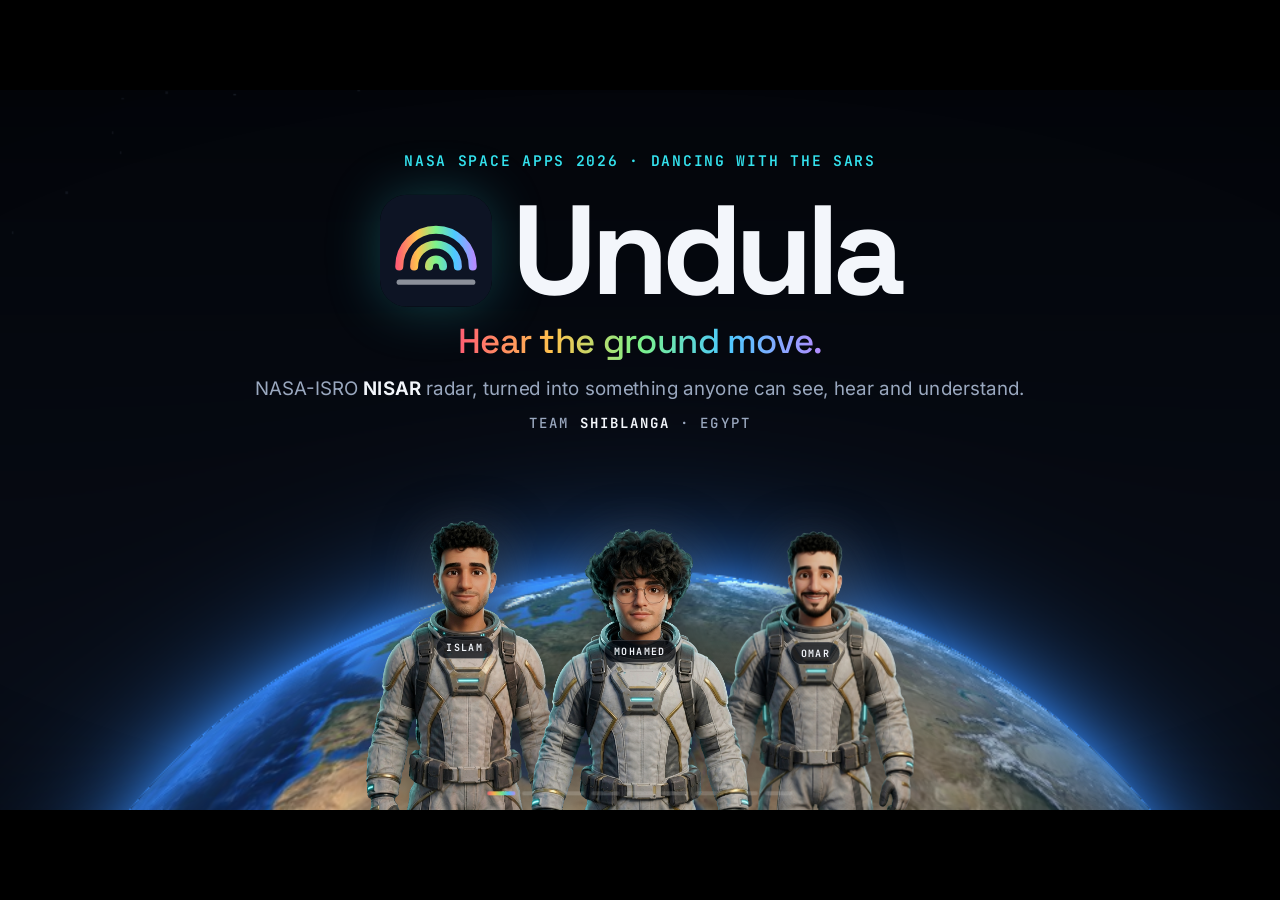
==== commit 9369b9e9: "Report the independent Landsat science check in the data slide" ====
--- a/index.html
+++ b/index.html
@@ -1,194 +1,212 @@
 <!doctype html>
 <html lang="en">
 <head>
-  <meta charset="utf-8">
-  <meta name="viewport" content="width=device-width, initial-scale=1, viewport-fit=cover">
-  <title>Undula: watch the ground move with NISAR radar</title>
-  <meta name="description" content="See the Unseen. Follow NISAR through a cinematic journey over the Nile Delta, then explore real radar observations and the evidence behind Earth's changing surface.">
-  <meta name="theme-color" content="#0d1424">
-  <link rel="icon" href="assets/brand/undula-mark.svg" type="image/svg+xml">
-  <link rel="apple-touch-icon" href="assets/brand/apple-touch-icon.png">
-  <link rel="manifest" href="manifest.webmanifest">
-  <meta name="application-name" content="Undula">
-  <meta name="apple-mobile-web-app-title" content="Undula">
-  <meta property="og:title" content="Undula: watch the ground move with NISAR radar">
-  <meta property="og:description" content="See and hear the ground move: sinking cities, rising volcanoes and creeping faults, from NASA-ISRO NISAR radar.">
-  <meta property="og:image" content="assets/brand/undula-512.png">
-  <link rel="preconnect" href="https://fonts.googleapis.com">
-  <link rel="preconnect" href="https://fonts.gstatic.com" crossorigin>
-  <link rel="preconnect" href="https://server.arcgisonline.com" crossorigin>
-  <link rel="preconnect" href="https://cdn.jsdelivr.net" crossorigin>
-  <link href="https://fonts.googleapis.com/css2?family=Inter:wght@400..800&family=Space+Grotesk:wght@500..700&display=swap" rel="stylesheet">
-  <link rel="modulepreload" href="fringe.js?v=10.0">
-  <link rel="modulepreload" href="icons.js?v=19.0">
-  <link rel="modulepreload" href="stories.js?v=10.0">
-  <link rel="modulepreload" href="gl.js?v=10.0">
-  <link rel="stylesheet" href="vendor/leaflet.css">
-  <link rel="stylesheet" href="app.css?v=22.1">
-  <link rel="stylesheet" href="learn.css?v=10.0">
-  <link rel="stylesheet" href="mission.css?v=13.0">
-  <link rel="stylesheet" href="scout.css?v=20.0">
-  <link rel="modulepreload" href="learn.js?v=11.0">
-  <link rel="modulepreload" href="science.js?v=10.0">
+<meta charset="utf-8">
+<meta name="viewport" content="width=device-width, initial-scale=1">
+<title>Undula · Team Shiblanga</title>
+<link rel="icon" href="assets/brand/undula-mark.svg">
+<link rel="stylesheet" href="deck.css">
 </head>
 <body>
-  <div class="app" id="app" data-view="map">
-
-    <!-- ===================== MAP ===================== -->
-    <section class="view view-map" id="view-map" aria-label="Radar map">
-      <div id="map" aria-label="Interactive map"></div>
-      <div class="map-vignette" aria-hidden="true"></div>
-
-      <header class="hud-brand">
-        <h1 class="brand-title"><svg class="brand-mark" viewBox="0 0 48 40" fill="none" aria-hidden="true"><defs><linearGradient id="undula-g" x1="3" y1="0" x2="45" y2="0" gradientUnits="userSpaceOnUse"><stop offset="0" stop-color="#ff5d73"/><stop offset=".26" stop-color="#ffc24d"/><stop offset=".5" stop-color="#7cf28b"/><stop offset=".74" stop-color="#4cc9ff"/><stop offset="1" stop-color="#b48cff"/></linearGradient></defs><g stroke="url(#undula-g)" stroke-linecap="round" stroke-width="3.6"><path d="M4 29a20 20 0 0 1 40 0"/><path d="M12 29a12 12 0 0 1 24 0"/><path d="M20 29a4 4 0 0 1 8 0"/></g><path d="M4 37h40" stroke="currentColor" stroke-opacity=".45" stroke-width="2.4" stroke-linecap="round"/></svg><span>Undula</span></h1>
-        <p class="kicker accent">Watch the ground move with NISAR radar</p>
-      </header>
-
-      <div class="pulse glass" id="pulse" aria-live="off">
-        <span class="pulse-dot" aria-hidden="true"></span>
-        <div class="pulse-track"><div class="pulse-items" id="pulse-items"></div></div>
-      </div>
-
-      <div class="hud-tools" role="toolbar" aria-label="Map tools">
-        <button class="glass round tool" id="btn-band" aria-label="Radar band"><span class="band-letter">L</span></button>
-        <button class="glass round tool" id="btn-geom" aria-label="Pass direction"><span class="band-letter small">ASC</span></button>
-        <button class="glass round tool" id="btn-world" aria-label="See the whole world on a globe"></button>
-        <button class="glass round tool" id="btn-me" aria-label="Show NISAR over my location"></button>
-        <button class="glass round tool" id="btn-sound" aria-label="Hear the ground move" title="Hear the ground move" aria-pressed="false"></button>
-        <button class="glass round tool" id="btn-base" aria-label="Switch basemap"></button>
-        <button class="glass round tool" id="btn-recenter" aria-label="Recenter on the selected site"></button>
-        <button class="glass tool scout-toggle" id="btn-astrounit" aria-label="Explore as Astrounit" title="Explore as Astrounit" aria-pressed="false"><span class="scout-toggle-icon" aria-hidden="true"></span><span class="scout-toggle-label">Explore as Astrounit</span></button>
-        <div class="tool-pair glass">
-          <button class="tool-flat" id="btn-zoom-in" aria-label="Zoom in"></button>
-          <button class="tool-flat" id="btn-zoom-out" aria-label="Zoom out"></button>
-        </div>
-      </div>
-
-      <div class="legend glass" id="legend"></div>
-
-      <div class="dock" id="dock">
-        <button class="story-cta" id="story-cta" type="button" hidden></button>
-        <article class="event-card glass" id="event-card" aria-live="polite"></article>
-        <div class="scrub-row">
-          <div class="scrubber glass">
-            <div class="scrub-labels"><span id="scrub-left"></span><span id="scrub-right" class="accent"></span></div>
-            <input id="scrubber" type="range" min="0" max="1000" value="0" aria-label="Time through the radar passes">
-            <div class="ticks" id="ticks" aria-hidden="true"></div>
-          </div>
-          <button class="play-btn glass" id="play" aria-label="Pause"></button>
-        </div>
-      </div>
-
-      <aside class="sheet glass" id="sheet" aria-label="Event details" aria-hidden="true">
-        <div class="sheet-grip" aria-hidden="true"></div>
-        <button class="sheet-close round" id="sheet-close" aria-label="Close details"></button>
-        <div class="sheet-body" id="detail"></div>
-      </aside>
-    </section>
-
-    <!-- ===================== EVENTS ===================== -->
-    <section class="view view-page" id="view-events" aria-label="Events">
-      <div class="page">
-        <header class="page-head">
-          <h1 class="page-title">Events</h1>
-          <p class="kicker accent">Real places where the ground is moving</p>
-          <p class="page-lede">Explore observations, cited studies and physics models. Each has a different role in the evidence.</p>
-        </header>
-        <div class="chips" role="group" aria-label="Filter events" id="filters">
-          <button class="chip" data-filter="all" aria-pressed="true">All</button>
-          <button class="chip" data-filter="human" aria-pressed="false">Caused by people</button>
-          <button class="chip" data-filter="volcano" aria-pressed="false">Volcanoes</button>
-          <button class="chip" data-filter="fault" aria-pressed="false">Faults</button>
-          <button class="chip" data-filter="nisar" aria-pressed="false">Real NISAR data</button>
-        </div>
-        <div class="event-grid" id="event-grid"></div>
-      </div>
-    </section>
-
-    <!-- ===================== LAB ===================== -->
-    <section class="view view-page" id="view-lab" aria-label="Interference lab">
-      <div class="page lab-page">
-        <header class="page-head">
-          <h1 class="page-title">Interference Lab</h1>
-          <p class="kicker accent">Make the ground move and see what the radar would see</p>
-        </header>
-        <div class="lab-grid">
-          <div class="lab-stage">
-            <div class="lab-frame">
-              <canvas id="lab-canvas" width="520" height="520" aria-label="Simulated interferogram"></canvas>
-              <span class="frame-chip" id="lab-chip">NISAR L-band</span>
-              <span class="north" aria-hidden="true">N<svg width="16" height="18" viewBox="0 0 16 18"><path d="M8 0 15 18 8 13 1 18z" fill="currentColor"/></svg></span>
-              <div class="frame-caption">
-                <div><div class="caption-title" id="lab-caption"></div><div class="caption-sub mono" id="lab-sub"></div></div>
-                <div class="scalebar mono" id="lab-scale"><span></span><em></em></div>
-              </div>
-            </div>
-            <div class="legend-inline" id="lab-legend"></div>
-            <div class="stat-grid four" id="lab-readouts"></div>
-          </div>
-          <div class="lab-panel">
-            <div class="seg big" role="group" aria-label="Deformation source" id="lab-type">
-              <button data-type="bowl" aria-pressed="true">Aquifer subsidence</button>
-              <button data-type="mogi" aria-pressed="false">Volcano uplift</button>
-              <button data-type="rupture" aria-pressed="false">Fault slip</button>
-              <button data-type="flank" aria-pressed="false">Flank slide</button>
-            </div>
-            <div class="slider-card" id="lab-params"></div>
-            <div class="slider-card">
-              <div class="slider-row">
-                <div class="slider-head"><span>Radar band</span></div>
-                <div class="seg" role="group" id="lab-band">
-                  <button data-band="L" aria-pressed="true">L (23.8 cm)</button>
-                  <button data-band="S" aria-pressed="false">S (9.4 cm)</button>
-                  <button data-band="C" aria-pressed="false">C (5.55 cm)</button>
-                </div>
-              </div>
-              <div class="slider-row">
-                <div class="slider-head"><span>Incidence angle</span><output class="mono" id="lab-inc-out">37°</output></div>
-                <input id="lab-inc" type="range" min="20" max="50" step="1" value="37" aria-label="Incidence angle">
-                <div class="slider-range mono">20° to 50°</div>
-              </div>
-              <div class="slider-row">
-                <div class="slider-head"><span>Pass direction</span></div>
-                <div class="seg" role="group" id="lab-geom">
-                  <button data-geom="ascending" aria-pressed="true">Ascending</button>
-                  <button data-geom="descending" aria-pressed="false">Descending</button>
-                </div>
-              </div>
-            </div>
-          </div>
-        </div>
-      </div>
-    </section>
-
-    <!-- ===================== CINEMATIC JOURNEY ===================== -->
-    <section class="view" id="view-briefing" aria-label="A Changing Frontier field mission"><div id="field-mission"></div></section>
-    <section class="view" id="view-journey" aria-label="See the Unseen cinematic field guide">
-      <div id="journey"></div>
-    </section>
-
-    <!-- ===================== GUIDE ===================== -->
-    <section class="view view-page" id="view-guide" aria-label="Guide">
-      <div class="page">
-        <article class="guide" id="guide"></article>
-      </div>
-    </section>
-
-    <!-- ===================== TAB BAR ===================== -->
-    <nav class="tabbar glass" role="tablist" aria-label="Sections" id="tabbar">
-      <button class="tab" role="tab" data-view="map" aria-selected="true"><span class="tab-icon" data-icon="map"></span><span>Map</span></button>
-      <button class="tab" role="tab" data-view="briefing" aria-selected="false"><span class="tab-icon" data-icon="playCircle"></span><span>Story</span></button>
-      <button class="tab tab-more" id="tab-more" type="button" aria-haspopup="true" aria-expanded="false" aria-controls="more-menu"><span class="tab-icon" data-icon="grid"></span><span>More</span></button>
-      <div class="more-menu glass" id="more-menu" role="menu" aria-label="More sections" hidden>
-        <button class="more-item" role="menuitem" data-view="journey"><b>Journey</b><span>A guided flight over the delta</span></button>
-        <button class="more-item" role="menuitem" data-view="events"><b>All places</b><span>Every place where the ground moves</span></button>
-        <button class="more-item" role="menuitem" data-view="lab"><b>Lab</b><span>Make the ground move, see the rings</span></button>
-        <button class="more-item" role="menuitem" data-view="guide"><b>Guide</b><span>How radar sees the ground</span></button>
-      </div>
-    </nav>
-  </div>
-
-  <script src="vendor/leaflet.js"></script>
-  <script type="module" src="app.js?v=23.2"></script>
+<div id="viewport">
+<div id="stage">
+  <canvas id="globe" aria-hidden="true"></canvas>
+  <canvas id="fx" aria-hidden="true"></canvas>
+  <div id="shade" aria-hidden="true"></div>
+
+  <!-- ============ 1 · Title ============ -->
+  <section class="slide title-slide" data-num="1" data-title="Undula">
+    <div class="title-block">
+      <div class="kicker" data-a>NASA Space Apps 2026 · Dancing with the SARs</div>
+      <h1 class="brand" data-a><img src="assets/brand/undula-mark.svg" alt=""><span>Undula</span></h1>
+      <p class="tagline" data-a>Hear the ground move.</p>
+      <p class="lede" data-a>NASA-ISRO <b>NISAR</b> radar, turned into something anyone can see, hear and understand.</p>
+      <p class="team-tag" data-a>Team <b>Shiblanga</b> · Egypt</p>
+    </div>
+    <div class="crew" data-a>
+      <figure class="astro" style="--i:0"><img src="assets/team/islam.png" alt="Islam as an astronaut"><figcaption>Islam</figcaption></figure>
+      <figure class="astro mid" style="--i:1"><img src="assets/team/mohamed.png" alt="Mohamed as an astronaut"><figcaption>Mohamed</figcaption></figure>
+      <figure class="astro" style="--i:2"><img src="assets/team/omar.png" alt="Omar as an astronaut"><figcaption>Omar</figcaption></figure>
+    </div>
+  </section>
+
+  <!-- ============ 0 · Opening film ============ -->
+  <section class="slide intro" data-num="1" data-title="Opening film">
+    <video id="opening" src="assets/opening.mp4" preload="auto" playsinline></video>
+    <button class="begin" id="begin">
+      <span class="begin-ring"></span>
+      <span class="begin-label">Begin transmission</span>
+      <span class="begin-hint">click or press space</span>
+    </button>
+  </section>
+
+  <!-- ============ 2 · Problem ============ -->
+  <section class="slide problem" data-num="2" data-title="The problem">
+    <div class="col-left">
+      <div class="kicker" data-a>The problem</div>
+      <h2 data-a>The ground under more than <span class="hl">40 million</span> people is moving.</h2>
+      <p class="sub" data-a>The Nile Delta is sinking while the sea rises. Too slowly to see, fast enough to matter.</p>
+      <div class="stats">
+        <div class="stat coral" data-a><div class="v"><span data-count="11">0</span><small> mm/yr</small></div><div class="l">The Delta sinking, up to<br><em>Damietta</em></div></div>
+        <div class="stat cyan" data-a><div class="v"><span data-count="3.4" data-dec="1">0</span><small> mm/yr</small></div><div class="l">The sea rising<br><em>Mediterranean</em></div></div>
+        <div class="stat gold" data-a><div class="v"><span data-count="40">0</span><small>%+</small></div><div class="l">of Egyptians live<br>on the Delta</div></div>
+      </div>
+      <p class="source" data-a>Sinking and sea-rise rates: Hassan et al., 2025.</p>
+    </div>
+    <div class="delta-label" id="deltaLabel"><span class="dot"></span>Nile Delta, Egypt</div>
+  </section>
+
+  <!-- ============ 3 · NISAR ============ -->
+  <section class="slide nisar" data-num="3" data-title="NISAR">
+    <div class="col-left">
+      <div class="kicker" data-a>The eye in the sky</div>
+      <h2 data-a><span class="hl">NISAR</span> feels the ground move.</h2>
+      <ul class="facts">
+        <li data-a><span class="ic">◎</span><div><b>NASA and ISRO radar satellite</b><span>A 12-metre antenna, L-band and S-band radar.</span></div></li>
+        <li data-a><span class="ic">↻</span><div><b>Every 12 days</b><span>Images nearly all of Earth's land and ice.</span></div></li>
+        <li data-a><span class="ic">☾</span><div><b>Day and night, through clouds</b><span>Radar brings its own light.</span></div></li>
+        <li data-a class="fringe-fact"><canvas class="mini-fringe" width="150" height="150"></canvas><div><b>Two passes, compared</b><span>Each rainbow cycle is about <b>12 cm</b> of motion toward or away from the satellite.</span></div></li>
+      </ul>
+    </div>
+    <div class="orbit-label" data-a>NISAR · Sun-synchronous orbit</div>
+  </section>
+
+  <!-- ============ World ============ -->
+  <section class="slide world" data-title="Around the world">
+    <div class="feat-head">
+      <div class="kicker" data-a>Around the world</div>
+      <h2 data-a>Ten real places. Three ways the ground moves.</h2>
+    </div>
+    <div class="map" data-a><img src="assets/earth-2k.jpg" alt="">
+      <div class="pin sink lab-r" style="left:1354px;top:383px"><i></i><span>Jakarta</span></div><div class="pin sink lab-l" style="left:382px;top:263px"><i></i><span>Mexico City</span></div><div class="pin sink lab-r" style="left:285px;top:183px"><i></i><span>Central Valley</span></div><div class="pin sink lab-r" style="left:490px;top:180px"><i></i><span>Norfolk</span></div><div class="pin sink lab-b" style="left:996px;top:208px"><i></i><span>Nile Delta</span></div><div class="pin volc lab-r" style="left:117px;top:263px"><i></i><span>Kīlauea</span></div><div class="pin volc lab-r" style="left:744px;top:52px"><i></i><span>Svartsengi</span></div><div class="pin volc lab-t" style="left:917px;top:162px"><i></i><span>Campi Flegrei</span></div><div class="pin fault lab-r" style="left:1025px;top:177px"><i></i><span>Kahramanmaraş</span></div><div class="pin fault lab-l" style="left:281px;top:185px"><i></i><span>San Andreas</span></div>
+    </div>
+    <div class="legend" data-a>
+      <span class="lg sink"><i></i><b>5</b> Sinking ground: cities, a delta, a farm valley</span>
+      <span class="lg volc"><i></i><b>3</b> Volcanoes swelling</span>
+      <span class="lg fault"><i></i><b>2</b> Faults tearing and creeping</span>
+    </div>
+  </section>
+
+  <!-- ============ 4 · SEE ============ -->
+  <section class="slide feature see" data-num="4" data-title="See">
+    <div class="feat-head">
+      <div class="kicker" data-a><span class="sec">01</span> See</div>
+      <h2 data-a>Real radar, made readable.</h2>
+    </div>
+    <div class="screen tilt-r" data-a>
+      <div class="screen-bar"><i></i><i></i><i></i><span>undula · live app recording</span></div>
+      <div class="screen-body" id="seeScreen">
+        <video muted playsinline preload="auto" data-src="assets/clips/06-globe.mp4" data-start="12"></video>
+        <video muted playsinline preload="auto" data-src="assets/clips/02-delta-rings.mp4" data-start="6" data-poster="12" data-export></video>
+        <video muted playsinline preload="auto" data-src="assets/clips/04-real-nisar.mp4" data-start="3"></video>
+        <video muted playsinline preload="auto" data-src="assets/clips/05-live-cairo.mp4" data-start="7.5"></video>
+      </div>
+    </div>
+    <ol class="chips" id="seeChips">
+      <li data-a><b>Ten real places</b><span>Cities sinking, volcanoes swelling, faults tearing. Each with its story.</span><i class="bar"></i></li>
+      <li data-a><b>Watch the rings grow</b><span>Every ring is the land moving, pass after pass.</span><i class="bar"></i></li>
+      <li data-a><b>Real NISAR data</b><span>Actual radar passes from 2026, played like a film.</span><i class="bar"></i></li>
+      <li data-a><b>Any spot on Earth</b><span>NISAR's latest image of your own street, live from NASA.</span><i class="bar"></i></li>
+    </ol>
+    <figure class="presenter right" data-a><img src="assets/team/mohamed.png" alt=""><figcaption class="patch"><b>Mohamed</b><span>See</span></figcaption></figure>
+  </section>
+
+  <!-- ============ 5 · HEAR & IMAGINE ============ -->
+  <section class="slide feature hear" data-num="5" data-title="Hear & Imagine">
+    <div class="feat-head">
+      <div class="kicker" data-a><span class="sec">02</span> Hear &amp; Imagine</div>
+      <h2 data-a>Hear the ground. See 2100.</h2>
+    </div>
+    <div class="screen tilt-l" data-a>
+      <div class="screen-bar"><i></i><i></i><i></i><span>Sea 2100 · Nile Delta · live app recording</span></div>
+      <div class="screen-body"><video muted playsinline preload="auto" data-src="assets/clips/03-sea-2100.mp4" data-start="10" data-end="69" data-rate="2.6" data-poster="58"></video></div>
+    </div>
+    <div class="hear-col">
+      <div class="sound-card" data-a>
+        <button class="play-sound" id="playSound" aria-label="Play the sound of the Nile Delta sinking"><span class="tri"></span></button>
+        <div class="sound-text"><b>Every centimetre plays a note.</b><span>Falling for sinking, rising for uplift.</span></div>
+        <canvas id="wave" width="640" height="90"></canvas>
+      </div>
+      <div class="sea-bars" data-a>
+        <div class="sea-row with"><span class="sea-l">Under the sea by 2100, with the sinking</span><div class="track"><i style="--w:1"></i></div><span class="sea-v"><span data-count="3491">0</span> km²</span></div>
+        <div class="sea-row without"><span class="sea-l">Sea rise alone</span><div class="track"><i style="--w:0.446"></i></div><span class="sea-v"><span data-count="1557">0</span> km²</span></div>
+        <p class="sea-punch" data-step="1">More than half of it is <b>the land sinking.</b></p>
+        <p class="source">Rough estimate at constant 2026 rates, Copernicus DEM GLO-90.</p>
+      </div>
+    </div>
+    <figure class="presenter right" data-a><img src="assets/team/omar.png" alt=""><figcaption class="patch"><b>Omar</b><span>Hear &amp; Imagine</span></figcaption></figure>
+  </section>
+
+  <!-- ============ 6 · EXPLORE & TRUST ============ -->
+  <section class="slide feature trust" data-num="6" data-title="Explore & Trust">
+    <div class="feat-head">
+      <div class="kicker" data-a><span class="sec">03</span> Explore &amp; Trust</div>
+      <h2 data-a>Walk it. Compare it. Check it.</h2>
+    </div>
+    <div class="cards3">
+      <article class="vcard" data-a><div class="vframe"><video muted playsinline loop preload="auto" data-src="assets/clips/07-astrounit.mp4" data-start="15" data-end="27.5" data-poster="17"></video></div><b>Explore as Astrounit</b><span>Walk the map and discover each region's story.</span></article>
+      <article class="vcard" data-a><div class="vframe"><video muted playsinline loop preload="auto" data-src="assets/clips/08-then-now.mp4" data-start="5" data-poster="10"></video></div><b>Then &amp; now</b><span>Real satellite photos across the years.</span></article>
+      <article class="vcard" data-a><div class="vframe"><video muted playsinline loop preload="auto" data-src="assets/clips/09-gps.mp4" data-start="8" data-poster="13"></video></div><b>GPS on the ground</b><span>Station records beside the radar, with honest notes on what they can and can't confirm.</span></article>
+    </div>
+    <div class="measured" data-a>
+      <div class="m-text"><span class="m-k">Measured from the full NISAR data</span><b>The Delta's farming season, seen by radar</b>
+        <span class="m-s"><em>10</em> GCOV dates · HH + HV · June to October 2026</span>
+        <span class="m-s">Independent Landsat check: <em>8</em> date pairs · HV/NDVI rank correlation <em>0.67</em> · not crop classification</span></div>
+      <svg class="season" viewBox="0 0 760 150" aria-label="HH and HV radar backscatter over Nile Delta fields, June to October 2026"><line x1="46" x2="640" y1="26.7" y2="26.7" stroke="rgba(255,255,255,.1)" stroke-dasharray="3 6"/><text x="38" y="31.7" text-anchor="end" class="ax">-5 dB</text><line x1="46" x2="640" y1="58.5" y2="58.5" stroke="rgba(255,255,255,.1)" stroke-dasharray="3 6"/><text x="38" y="63.5" text-anchor="end" class="ax">-10 dB</text><line x1="46" x2="640" y1="90.2" y2="90.2" stroke="rgba(255,255,255,.1)" stroke-dasharray="3 6"/><text x="38" y="95.2" text-anchor="end" class="ax">-15 dB</text><line x1="46" x2="640" y1="122.0" y2="122.0" stroke="rgba(255,255,255,.1)" stroke-dasharray="3 6"/><text x="38" y="127.0" text-anchor="end" class="ax">-20 dB</text><text x="85.6" y="144" text-anchor="middle" class="ax">Jul</text><text x="239.1" y="144" text-anchor="middle" class="ax">Aug</text><text x="392.5" y="144" text-anchor="middle" class="ax">Sep</text><text x="541.0" y="144" text-anchor="middle" class="ax">Oct</text>
+<path d="M46.0,49.6L105.4,44.5L164.8,37.6L283.6,22.8L343.0,25.2L402.4,30.3L461.8,37.3L521.2,46.5L580.6,49.5L640.0,48.8" fill="none" stroke="#ff9ec7" stroke-width="3.5" stroke-linejoin="round"/><circle cx="46.0" cy="49.6" r="4" fill="#ff9ec7"/><circle cx="105.4" cy="44.5" r="4" fill="#ff9ec7"/><circle cx="164.8" cy="37.6" r="4" fill="#ff9ec7"/><circle cx="283.6" cy="22.8" r="4" fill="#ff9ec7"/><circle cx="343.0" cy="25.2" r="4" fill="#ff9ec7"/><circle cx="402.4" cy="30.3" r="4" fill="#ff9ec7"/><circle cx="461.8" cy="37.3" r="4" fill="#ff9ec7"/><circle cx="521.2" cy="46.5" r="4" fill="#ff9ec7"/><circle cx="580.6" cy="49.5" r="4" fill="#ff9ec7"/><circle cx="640.0" cy="48.8" r="4" fill="#ff9ec7"/>
+<path d="M46.0,114.1L105.4,111.9L164.8,105.4L283.6,94.7L343.0,94.6L402.4,97.2L461.8,101.7L521.2,106.9L580.6,108.7L640.0,107.5" fill="none" stroke="#7cf28b" stroke-width="3.5" stroke-linejoin="round"/><circle cx="46.0" cy="114.1" r="4" fill="#7cf28b"/><circle cx="105.4" cy="111.9" r="4" fill="#7cf28b"/><circle cx="164.8" cy="105.4" r="4" fill="#7cf28b"/><circle cx="283.6" cy="94.7" r="4" fill="#7cf28b"/><circle cx="343.0" cy="94.6" r="4" fill="#7cf28b"/><circle cx="402.4" cy="97.2" r="4" fill="#7cf28b"/><circle cx="461.8" cy="101.7" r="4" fill="#7cf28b"/><circle cx="521.2" cy="106.9" r="4" fill="#7cf28b"/><circle cx="580.6" cy="108.7" r="4" fill="#7cf28b"/><circle cx="640.0" cy="107.5" r="4" fill="#7cf28b"/>
+<text x="650" y="53.8" class="lab" fill="#ff9ec7">HH</text>
+<text x="650" y="112.5" class="lab" fill="#7cf28b">HV</text></svg>
+    </div>
+    <div class="data-band" data-a>
+      <span class="band-k">Built on open space data</span>
+      <span>NASA/JPL-Caltech &amp; ISRO NISAR via ASF</span><span>NASA Earthdata (CMR) &amp; Search</span><span>Nevada Geodetic Lab GPS</span><span>Copernicus DEM GLO-90</span><span>Esri World Imagery &amp; Wayback</span>
+    </div>
+    <figure class="presenter right" data-a><img src="assets/team/islam.png" alt=""><figcaption class="patch"><b>Islam</b><span>Explore &amp; Trust</span></figcaption></figure>
+  </section>
+
+  <!-- ============ Only in Undula ============ -->
+  <section class="slide unique" data-title="Only in Undula">
+    <div class="feat-head">
+      <div class="kicker" data-a>All of it, in one app</div>
+      <h2 data-a>Nine ways to feel the ground move.</h2>
+    </div>
+    <div class="tiles"><article class="tile" data-a style="--d:0.00s"><img src="assets/posters/04-real-nisar.jpg" alt=""><em>01</em><b>Real NISAR, played like a film</b><span>Actual 2026 radar passes, pass by pass.</span></article><article class="tile" data-a style="--d:0.06s"><img src="assets/posters/13-fields.jpg" alt=""><em>02</em><b>Crops &amp; water from space</b><span>Two radar polarizations, in plain colours.</span></article><article class="tile" data-a style="--d:0.12s"><img src="assets/posters/05-live-cairo.jpg" alt=""><em>03</em><b>Any spot on Earth, live</b><span>NISAR's latest image, straight from NASA.</span></article><article class="tile" data-a style="--d:0.18s"><img src="assets/posters/02-delta-rings.jpg" alt=""><em>04</em><b>Hear the ground</b><span>Every centimetre of motion plays a note.</span></article><article class="tile" data-a style="--d:0.24s"><img src="assets/posters/03-sea-2100.jpg" alt=""><em>05</em><b>Sea 2100</b><span>Where the sea could reach, with and without the sinking.</span></article><article class="tile" data-a style="--d:0.30s"><img src="assets/posters/14-lab.jpg" alt=""><em>06</em><b>Interference Lab</b><span>Move the ground yourself and watch the rings form.</span></article><article class="tile" data-a style="--d:0.36s"><img src="assets/posters/07-astrounit.jpg" alt=""><em>07</em><b>Explore as Astrounit</b><span>Walk the map and discover each region's story.</span></article><article class="tile" data-a style="--d:0.42s"><img src="assets/posters/08-then-now.jpg" alt=""><em>08</em><b>Then &amp; Now</b><span>Real satellite photos across the years.</span></article><article class="tile" data-a style="--d:0.48s"><img src="assets/posters/15-evidence.jpg" alt=""><em>09</em><b>Evidence you can check</b><span>Records time-stamped in Bitcoin, verified in your browser.</span></article></div>
+  </section>
+
+  <!-- ============ 7 · Close ============ -->
+  <section class="slide close" data-num="7" data-title="Try it">
+    <div class="close-left">
+      <div class="kicker" data-a>Why it matters</div>
+      <h2 data-a>From a satellite 747 km up,<br>to a farmer's field in the Delta.</h2>
+      <ul class="next">
+        <li data-a><b>For everyone.</b> No science degree needed: see it, hear it, understand why.</li>
+        <li data-a><b>Honest by design.</b> Every number shows its source. Estimates say they're estimates.</li>
+        <li data-a><b>Grows with NISAR.</b> Every 12-day pass adds new places and new chapters.</li>
+      </ul>
+    </div>
+    <div class="qr-card" data-a>
+      <div id="qr"></div>
+      <b>Try Undula</b>
+      <span id="qrUrl"></span>
+    </div>
+    <div class="sign-off" data-a><img src="assets/brand/undula-mark.svg" alt=""><span>Undula. <em>Hear the ground move.</em></span><small>Team Shiblanga · Omar · Mohamed · Islam</small></div>
+  </section>
+
+  <!-- satellite + radar sweep -->
+  <div id="scan" aria-hidden="true"><div class="scan-band"></div><div class="scan-line"></div></div>
+  <svg id="beam" viewBox="0 0 1920 1080" aria-hidden="true"><defs>
+    <linearGradient id="beamG" x1="0" y1="0" x2="0" y2="1"><stop offset="0" stop-color="#7ff3ff" stop-opacity=".55"/><stop offset="1" stop-color="#34e2ee" stop-opacity="0"/></linearGradient></defs>
+    <polygon id="beamPoly" fill="url(#beamG)"/></svg>
+  <div id="sat" aria-hidden="true"></div>
+
+  <nav id="dots" aria-label="Slides"></nav>
+  <div id="notes" hidden></div>
+  <div id="live" hidden><iframe title="Undula live app"></iframe><button id="liveClose">Close live app · Esc</button></div>
+</div>
+</div>
+<script src="assets/vendor/qrcode.js"></script>
+<script src="assets/earth-texture.js"></script>
+<script src="deck.js"></script>
 </body>
 </html>
--- a/deck.css
+++ b/deck.css
@@ -0,0 +1,302 @@
+@font-face { font-family: "Space Grotesk"; src: url(assets/fonts/space-grotesk-latin-wght-normal.woff2) format("woff2"); font-weight: 300 700; }
+@font-face { font-family: "Inter"; src: url(assets/fonts/inter-latin-wght-normal.woff2) format("woff2"); font-weight: 100 900; }
+@font-face { font-family: "JetBrains Mono"; src: url(assets/fonts/jetbrains-mono-latin-wght-normal.woff2) format("woff2"); font-weight: 100 800; }
+
+:root {
+  --canvas: #05080f;
+  --ink: #0d1424;
+  --text: #f3f6fb;
+  --dim: #9aa8bf;
+  --faint: #5d6b84;
+  --cyan: #34e2ee;
+  --gold: #ffcb73;
+  --coral: #ff7a66;
+  --green: #7cf28b;
+  --violet: #b48cff;
+  --rainbow: linear-gradient(90deg, #ff5d73, #ffc24d 26%, #7cf28b 50%, #4cc9ff 74%, #b48cff);
+  --display: "Space Grotesk", Inter, system-ui, sans-serif;
+  --sans: Inter, system-ui, sans-serif;
+  --mono: "JetBrains Mono", ui-monospace, Consolas, monospace;
+  --spring: cubic-bezier(.2, .9, .25, 1.12);
+  --out: cubic-bezier(.16, 1, .3, 1);
+}
+* { box-sizing: border-box; margin: 0; padding: 0; }
+html, body { width: 100%; height: 100%; background: var(--canvas); color: var(--text); overflow: hidden; }
+body { font: 400 26px/1.45 var(--sans); -webkit-font-smoothing: antialiased; }
+body.idle { cursor: none; }
+
+#viewport { position: fixed; inset: 0; display: grid; place-items: center; background: #000; }
+#stage { position: absolute; left: 0; top: 0; width: 1920px; height: 1080px; transform-origin: 0 0; overflow: hidden; background: var(--canvas); }
+#globe, #fx { position: absolute; inset: 0; width: 1920px; height: 1080px; }
+#shade { position: absolute; inset: 0; pointer-events: none; background: radial-gradient(120% 90% at 50% 50%, transparent 55%, rgba(0,0,0,.55)); }
+
+/* ---------------- slides ---------------- */
+.slide { position: absolute; inset: 0; visibility: hidden; }
+.slide.on, .slide.leaving { visibility: visible; }
+.slide.leaving { pointer-events: none; }
+
+[data-a] { opacity: 0; transform: translate3d(0, 28px, 0) scale(.98); filter: blur(8px);
+  transition: opacity .7s var(--out), transform .9s var(--spring), filter .7s var(--out); transition-delay: var(--d, 0s); }
+[data-a].in { opacity: 1; transform: none; filter: none; }
+[data-step] { opacity: 0; transform: translateY(18px); transition: opacity .6s var(--out), transform .8s var(--spring); }
+[data-step].in { opacity: 1; transform: none; }
+
+.kicker { font: 600 22px/1 var(--mono); letter-spacing: .14em; text-transform: uppercase; color: var(--cyan); display: flex; align-items: center; gap: 14px; }
+.kicker .sec { display: inline-grid; place-items: center; width: 46px; height: 46px; border-radius: 50%; border: 2px solid currentColor; font-size: 18px; letter-spacing: 0; }
+h1, h2 { font-family: var(--display); font-weight: 700; letter-spacing: -.035em; line-height: 1.02; }
+h2 { font-size: 78px; margin-top: 22px; }
+.hl { background: var(--rainbow); -webkit-background-clip: text; background-clip: text; color: transparent; }
+.source { font: 400 17px/1.4 var(--mono); color: var(--faint); margin-top: 22px; }
+b { font-weight: 650; }
+
+/* ---------------- intro film ---------------- */
+.intro { background: #000; display: grid; place-items: center; }
+.intro video { position: absolute; inset: 0; width: 100%; height: 100%; object-fit: cover; opacity: 0; transition: opacity 1.2s var(--out); }
+.intro.playing video { opacity: 1; }
+.begin { position: relative; z-index: 2; background: none; border: 0; color: var(--text); cursor: pointer; display: grid; place-items: center; gap: 18px; font: inherit; transition: opacity .6s, transform .8s var(--spring); }
+.intro.playing .begin { opacity: 0; transform: scale(.9); pointer-events: none; }
+.begin-ring { width: 150px; height: 150px; border-radius: 50%; position: relative;
+  background: conic-gradient(from 0deg, #ff5d73, #ffc24d, #7cf28b, #4cc9ff, #b48cff, #ff5d73); animation: spin 6s linear infinite;
+  -webkit-mask: radial-gradient(circle, transparent 60px, #000 62px, #000 70px, transparent 72px, transparent 100%); mask: radial-gradient(circle, transparent 60px, #000 62px, #000 70px, transparent 72px, transparent 100%); }
+.begin-ring::after { content: ""; position: absolute; inset: 0; border-radius: 50%; box-shadow: 0 0 60px 10px rgba(52,226,238,.25); }
+.begin-label { font: 600 30px var(--display); letter-spacing: .02em; }
+.begin-hint { font: 500 16px var(--mono); color: var(--faint); letter-spacing: .14em; text-transform: uppercase; }
+@keyframes spin { to { transform: rotate(360deg); } }
+
+/* ---------------- title ---------------- */
+.title-slide .title-block { position: absolute; left: 0; right: 0; top: 96px; text-align: center; display: grid; justify-items: center; }
+.brand { display: flex; align-items: center; gap: 30px; font-size: 190px; margin: 26px 0 6px; letter-spacing: -.055em; }
+.brand img { width: 168px; height: 168px; border-radius: 40px; box-shadow: 0 0 80px rgba(52,226,238,.25); }
+.tagline { font: 500 52px var(--display); letter-spacing: -.02em; background: var(--rainbow); -webkit-background-clip: text; background-clip: text; color: transparent; }
+.lede { max-width: 1180px; color: var(--dim); font-size: 28px; margin-top: 18px; }
+.lede b { color: var(--text); }
+.crew { position: absolute; left: 50%; bottom: 0; transform: translateX(-50%); display: flex; align-items: flex-end; gap: 0; }
+.crew.in { transform: translateX(-50%); }
+.astro { position: relative; width: 300px; margin: 0 -26px; animation: float 6s ease-in-out infinite; animation-delay: calc(var(--i) * -2s); }
+.astro img { width: 100%; display: block; filter: drop-shadow(0 20px 40px rgba(0,0,0,.6)) drop-shadow(0 0 1px rgba(255,255,255,.4)); }
+.astro.mid { width: 330px; z-index: 1; }
+.astro figcaption { position: absolute; left: 50%; bottom: 52%; transform: translateX(-50%); font: 600 15px var(--mono); letter-spacing: .14em; text-transform: uppercase;
+  padding: 6px 14px; border-radius: 99px; background: rgba(5,8,15,.75); border: 1px solid rgba(255,255,255,.18); white-space: nowrap; opacity: 0; transition: opacity .6s .8s; }
+.crew.in figcaption { opacity: 1; }
+@keyframes float { 50% { transform: translateY(-14px); } }
+.team-tag { margin-top: 18px; font: 500 21px var(--mono); letter-spacing: .1em; text-transform: uppercase; color: var(--dim); }
+.team-tag b { color: var(--text); }
+
+/* ---------------- problem ---------------- */
+.col-left { position: absolute; left: 110px; top: 120px; width: 900px; }
+.problem .col-left::before, .nisar .col-left::before { content: ""; position: absolute; inset: -120px -400px -200px -110px; z-index: -1;
+  background: linear-gradient(90deg, rgba(5,8,15,.92) 45%, rgba(5,8,15,.6) 70%, transparent); }
+.sub { font-size: 32px; color: var(--dim); margin-top: 26px; max-width: 800px; }
+.stats { display: flex; gap: 26px; margin-top: 54px; }
+.stat { flex: 1; padding: 26px 26px 24px; border-radius: 24px; background: rgba(19,30,51,.7); border: 1px solid rgba(255,255,255,.08); position: relative; overflow: hidden; }
+.stat::before { content: ""; position: absolute; left: 0; top: 0; right: 0; height: 4px; background: var(--c); }
+.stat .v { font: 700 74px/1 var(--display); letter-spacing: -.04em; color: var(--c); font-variant-numeric: tabular-nums; }
+.stat .v small { font-size: 26px; letter-spacing: 0; color: var(--dim); font-weight: 500; }
+.stat .l { margin-top: 12px; font-size: 21px; line-height: 1.35; color: var(--dim); }
+.stat .l em { font-style: normal; color: var(--faint); font-size: 17px; font-family: var(--mono); }
+.stat.coral { --c: var(--coral); } .stat.cyan { --c: var(--cyan); } .stat.gold { --c: var(--gold); }
+.delta-label { position: absolute; font: 600 18px var(--mono); letter-spacing: .12em; text-transform: uppercase; padding: 8px 16px 8px 12px; border-radius: 99px;
+  background: rgba(5,8,15,.8); border: 1px solid rgba(255,255,255,.2); display: flex; gap: 10px; align-items: center; transform: translate(40px, -50%); opacity: 0; transition: opacity .8s .9s; white-space: nowrap; }
+.problem.on .delta-label { opacity: 1; }
+.delta-label .dot { width: 10px; height: 10px; border-radius: 50%; background: var(--coral); box-shadow: 0 0 12px var(--coral); }
+
+/* ---------------- nisar ---------------- */
+.facts { list-style: none; margin-top: 46px; display: grid; gap: 22px; }
+.facts li { display: flex; gap: 22px; align-items: center; }
+.facts .ic { flex: none; width: 64px; height: 64px; border-radius: 18px; display: grid; place-items: center; font-size: 30px; color: var(--cyan); background: rgba(52,226,238,.1); border: 1px solid rgba(52,226,238,.3); }
+.facts li div { display: grid; }
+.facts li b { font: 650 30px var(--display); letter-spacing: -.01em; }
+.facts li span { color: var(--dim); font-size: 23px; }
+.fringe-fact { margin-top: 10px; padding: 18px 22px 18px 18px; border-radius: 24px; background: rgba(19,30,51,.7); border: 1px solid rgba(255,255,255,.08); }
+.fringe-fact span b { color: var(--text); font: inherit; font-weight: 700; }
+.mini-fringe { width: 110px; height: 110px; border-radius: 50%; flex: none; }
+.orbit-label { position: absolute; right: 120px; bottom: 90px; font: 500 18px var(--mono); letter-spacing: .14em; text-transform: uppercase; color: var(--faint); }
+
+/* ---------------- feature slides ---------------- */
+.feature::before { content: ""; position: absolute; inset: 0; background: linear-gradient(180deg, rgba(5,8,15,.75), rgba(5,8,15,.35) 40%, rgba(5,8,15,.8)); }
+.feat-head { position: absolute; left: 110px; top: 84px; }
+.feat-head h2 { font-size: 68px; margin-top: 18px; }
+.screen { position: absolute; border-radius: 20px; overflow: hidden; background: #0b1120; border: 1px solid rgba(255,255,255,.12);
+  box-shadow: 0 40px 120px rgba(0,0,0,.7), 0 0 0 1px rgba(52,226,238,.08), 0 0 90px rgba(52,226,238,.12); }
+.screen-bar { height: 40px; display: flex; align-items: center; gap: 9px; padding: 0 16px; background: rgba(255,255,255,.04); border-bottom: 1px solid rgba(255,255,255,.07); }
+.screen-bar i { width: 12px; height: 12px; border-radius: 50%; background: rgba(255,255,255,.18); }
+.screen-bar span { margin-left: 12px; font: 500 15px var(--mono); color: var(--faint); letter-spacing: .06em; }
+.screen-body { position: relative; aspect-ratio: 16 / 9; }
+.screen-body video { position: absolute; inset: 0; width: 100%; height: 100%; object-fit: cover; opacity: 0; transition: opacity .7s var(--out); }
+.screen-body video.cur { opacity: 1; }
+.see .screen { left: 690px; top: 250px; width: 1120px; }
+.tilt-r.in { transform: perspective(2400px) rotateY(-7deg) rotateX(2deg); }
+.tilt-l.in { transform: perspective(2400px) rotateY(7deg) rotateX(2deg); }
+.chips { position: absolute; left: 110px; top: 300px; width: 520px; list-style: none; display: grid; gap: 14px; }
+.chips li { position: relative; padding: 20px 24px 22px; border-radius: 20px; cursor: pointer; background: rgba(19,30,51,.55); border: 1px solid rgba(255,255,255,.06); overflow: hidden;
+  transition: background .5s, border-color .5s, opacity .7s var(--out), transform .9s var(--spring), filter .7s; }
+.chips li b { font: 650 28px var(--display); display: block; }
+.chips li span { display: block; font-size: 20px; color: var(--dim); line-height: 1.35; max-height: 0; opacity: 0; transition: max-height .6s var(--out), opacity .5s, margin .5s; }
+.chips li.cur { background: rgba(26,39,64,.9); border-color: rgba(52,226,238,.35); }
+.chips li.cur span { max-height: 90px; opacity: 1; margin-top: 6px; }
+.chips li .bar { position: absolute; left: 0; bottom: 0; height: 3px; width: 0; background: var(--rainbow); }
+.presenter { position: absolute; bottom: 0; width: 360px; pointer-events: none; }
+.presenter img { width: 100%; display: block; filter: drop-shadow(0 30px 50px rgba(0,0,0,.7)); }
+.presenter.right { right: 30px; }
+.patch { position: absolute; left: 50%; bottom: 26px; transform: translateX(-50%); display: grid; justify-items: center; padding: 10px 22px 12px; border-radius: 18px;
+  background: #070b14; white-space: nowrap; box-shadow: 0 10px 30px rgba(0,0,0,.6); }
+.patch::before { content: ""; position: absolute; inset: -2px; border-radius: 20px; padding: 2px; background: var(--rainbow); -webkit-mask: linear-gradient(#000 0 0) content-box, linear-gradient(#000 0 0); -webkit-mask-composite: xor; mask-composite: exclude; }
+.patch b { font: 700 24px var(--display); letter-spacing: .02em; }
+.patch span { font: 500 13px var(--mono); letter-spacing: .16em; text-transform: uppercase; color: var(--dim); }
+
+/* see: presenter stands in front of the screen's right corner */
+.see .screen { left: 660px; top: 240px; width: 1010px; }
+.see .presenter.right { right: 10px; width: 330px; }
+
+/* hear */
+.hear .screen { left: 110px; top: 250px; width: 900px; }
+.hear .screen-body video { opacity: 1; }
+.hear-col { position: absolute; left: 1060px; top: 250px; width: 540px; display: grid; gap: 26px; }
+.hear .sound-card { padding: 24px 26px; border-radius: 26px; background: rgba(19,30,51,.78); border: 1px solid rgba(255,255,255,.08);
+  display: grid; grid-template-columns: auto 1fr; gap: 6px 22px; align-items: center; }
+.play-sound { width: 84px; height: 84px; border-radius: 50%; border: 0; cursor: pointer; background: var(--rainbow); display: grid; place-items: center; box-shadow: 0 0 40px rgba(124,242,139,.25); }
+.play-sound .tri { width: 0; height: 0; border-left: 28px solid #05080f; border-top: 17px solid transparent; border-bottom: 17px solid transparent; margin-left: 6px; }
+.play-sound.on .tri { border: 0; width: 26px; height: 30px; margin: 0; background: linear-gradient(90deg, #05080f 0 9px, transparent 9px 17px, #05080f 17px); }
+.sound-text b { font: 650 30px/1.15 var(--display); display: block; }
+.sound-text span { color: var(--dim); font-size: 21px; }
+#wave { grid-column: 1 / -1; width: 488px; height: 80px; margin-top: 8px; }
+.sea-bars { padding: 26px 28px 22px; border-radius: 26px; background: rgba(19,30,51,.78); border: 1px solid rgba(255,255,255,.08); }
+.sea-row { display: grid; grid-template-columns: 1fr auto; gap: 8px 18px; align-items: center; margin-bottom: 18px; }
+.sea-row .sea-l { grid-column: 1 / -1; font: 500 17px var(--mono); letter-spacing: .06em; text-transform: uppercase; color: var(--dim); }
+.track { height: 24px; border-radius: 99px; background: rgba(255,255,255,.06); overflow: hidden; }
+.track i { display: block; height: 100%; width: 0; border-radius: 99px; transition: width 1.6s var(--out) .4s; }
+.sea-bars.in .track i { width: calc(var(--w) * 100%); }
+.with .track i { background: linear-gradient(90deg, #1f6fff, #4cc9ff); box-shadow: 0 0 24px rgba(76,201,255,.5); }
+.without .track i { background: linear-gradient(90deg, #2b4a8a, #6f8fd0); }
+.sea-v { font: 700 42px/1 var(--display); letter-spacing: -.03em; font-variant-numeric: tabular-nums; min-width: 190px; text-align: right; }
+.sea-punch { font: 650 36px/1.15 var(--display); letter-spacing: -.02em; margin-top: 4px; }
+.sea-punch b { color: var(--coral); font-weight: 700; }
+.hear .source { margin-top: 12px; font-size: 15px; }
+.hear .presenter.right { right: 0; width: 300px; }
+
+/* trust */
+.cards3 { position: absolute; left: 110px; top: 250px; width: 1420px; display: grid; grid-template-columns: repeat(3, 1fr); gap: 26px; }
+.vcard { padding: 14px 14px 22px; border-radius: 24px; background: rgba(19,30,51,.72); border: 1px solid rgba(255,255,255,.08); }
+.vframe { border-radius: 14px; overflow: hidden; aspect-ratio: 16 / 11; position: relative; margin-bottom: 18px; }
+.vframe video { position: absolute; inset: 0; width: 100%; height: 100%; object-fit: cover; }
+.vcard b { display: block; font: 650 30px var(--display); padding: 0 10px; }
+.vcard span { display: block; font-size: 20px; color: var(--dim); padding: 4px 10px 0; line-height: 1.35; }
+.data-band { position: absolute; left: 110px; right: 110px; bottom: 74px; display: flex; flex-wrap: wrap; gap: 12px 12px; align-items: center; }
+.data-band span { font: 500 17px var(--mono); padding: 9px 16px; border-radius: 99px; border: 1px solid rgba(255,255,255,.14); color: var(--dim); background: rgba(5,8,15,.6); }
+.data-band .band-k { border: 0; background: none; padding-left: 0; color: var(--cyan); letter-spacing: .12em; text-transform: uppercase; font-weight: 600; }
+.trust .presenter.right { right: 0; width: 330px; }
+.trust .data-band { right: 380px; bottom: 70px; }
+
+/* close */
+.close-left { position: absolute; left: 110px; top: 110px; width: 1080px; }
+.close-left h2 { font-size: 70px; }
+.next { list-style: none; margin-top: 42px; display: grid; gap: 18px; }
+.next li { font-size: 27px; color: var(--dim); padding-left: 30px; position: relative; max-width: 960px; }
+.next li::before { content: ""; position: absolute; left: 0; top: 14px; width: 12px; height: 12px; border-radius: 50%; background: var(--rainbow); }
+.next li b { color: var(--text); }
+.qr-card { position: absolute; right: 120px; top: 130px; width: 400px; padding: 30px; border-radius: 30px; background: rgba(243,246,251,.97); color: #0d1424; display: grid; justify-items: center; gap: 6px;
+  box-shadow: 0 30px 100px rgba(0,0,0,.6), 0 0 80px rgba(52,226,238,.2); }
+#qr { width: 300px; height: 300px; }
+#qr svg { width: 100%; height: 100%; display: block; }
+.qr-card b { font: 700 34px var(--display); margin-top: 10px; }
+.qr-card span { font: 500 15px var(--mono); color: #4b5a73; text-align: center; word-break: break-all; }
+.sign-off { position: absolute; left: 0; right: 0; top: 770px; display: grid; justify-items: center; gap: 4px; }
+.sign-off img { width: 76px; height: 76px; border-radius: 18px; }
+.sign-off span { font: 700 46px var(--display); letter-spacing: -.03em; }
+.sign-off em { font-style: normal; background: var(--rainbow); -webkit-background-clip: text; background-clip: text; color: transparent; }
+.sign-off small { font: 500 18px var(--mono); letter-spacing: .14em; text-transform: uppercase; color: var(--dim); }
+
+/* ---------------- satellite + scan ---------------- */
+#sat { position: absolute; left: 0; top: 0; width: 420px; height: 260px; margin: -130px 0 0 -210px; pointer-events: none; z-index: 20; opacity: 0; will-change: transform; }
+#sat svg { width: 100%; height: 100%; overflow: visible; filter: drop-shadow(0 0 18px rgba(255,203,115,.35)); }
+#beam { position: absolute; inset: 0; width: 1920px; height: 1080px; pointer-events: none; z-index: 19; opacity: 0; mix-blend-mode: screen; }
+#scan { position: absolute; top: 0; bottom: 0; left: 0; width: 0; z-index: 18; pointer-events: none; opacity: 0; }
+.scan-band { position: absolute; top: 0; bottom: 0; left: -90px; width: 180px; mix-blend-mode: screen; opacity: .55;
+  background: repeating-linear-gradient(90deg, #ff5d73 0 6px, #ffc24d 6px 12px, #7cf28b 12px 18px, #4cc9ff 18px 24px, #b48cff 24px 30px);
+  -webkit-mask: linear-gradient(90deg, transparent, #000 40%, #000 60%, transparent); mask: linear-gradient(90deg, transparent, #000 40%, #000 60%, transparent); }
+.scan-line { position: absolute; top: 0; bottom: 0; left: -1px; width: 3px; background: #dffcff; box-shadow: 0 0 24px 6px rgba(127,243,255,.7); }
+
+/* ---------------- chrome ---------------- */
+#dots { position: absolute; left: 50%; bottom: 22px; transform: translateX(-50%); display: flex; gap: 10px; z-index: 30; opacity: .0; transition: opacity .5s; }
+body:not(.idle) #dots { opacity: .9; }
+#dots button { width: 42px; height: 6px; border-radius: 99px; border: 0; background: rgba(255,255,255,.18); cursor: pointer; position: relative; overflow: hidden; }
+#dots button.cur { background: rgba(255,255,255,.3); }
+#dots button.cur::after, #dots button.done::after { content: ""; position: absolute; inset: 0; background: var(--rainbow); }
+#notes { position: absolute; left: 50%; bottom: 60px; transform: translateX(-50%); width: 1400px; z-index: 40; padding: 22px 30px; border-radius: 20px; background: rgba(5,8,15,.92); border: 1px solid rgba(255,255,255,.18); font-size: 24px; color: var(--text); }
+#notes b { color: var(--cyan); font: 600 16px var(--mono); letter-spacing: .14em; text-transform: uppercase; display: block; margin-bottom: 6px; }
+#live { position: absolute; inset: 0; z-index: 50; background: #000; }
+#live iframe { width: 100%; height: 100%; border: 0; }
+#liveClose { position: absolute; left: 50%; transform: translateX(-50%); top: 14px; font: 600 18px var(--mono); padding: 12px 18px; border-radius: 12px; border: 1px solid rgba(255,255,255,.3); background: rgba(5,8,15,.85); color: var(--text); cursor: pointer; }
+
+/* ---------------- static export (one slide, final state) ---------------- */
+body.export [data-a], body.export [data-step] { opacity: 1 !important; transform: none !important; filter: none !important; transition: none !important; }
+body.export .tilt-r { transform: perspective(2400px) rotateY(-7deg) rotateX(2deg) !important; }
+body.export .tilt-l { transform: perspective(2400px) rotateY(7deg) rotateX(2deg) !important; }
+body.export .crew { transform: translateX(-50%) !important; }
+body.export .astro { animation: none; }
+body.export #dots { display: none; }
+body.export .sea-bars .track i { width: calc(var(--w) * 100%); transition: none; }
+body.export .chips li span { max-height: 90px; opacity: 1; margin-top: 6px; }
+
+@media (prefers-reduced-motion: reduce) {
+  [data-a], [data-step] { transition-duration: .01s !important; filter: none !important; }
+  .astro, .begin-ring { animation: none; }
+}
+
+body.export .screen-body video { transition: none !important; }
+body.export .chips .bar { display: none; }
+body.export .delta-label { opacity: 1; transition: none; }
+
+/* world map */
+.world .feat-head h2 { font-size: 64px; }
+.map { position: absolute; left: 110px; top: 300px; width: 1700px; height: 567px; overflow: hidden; border-radius: 28px; border: 1px solid rgba(255,255,255,.1);
+  box-shadow: 0 40px 120px rgba(0,0,0,.6), 0 0 80px rgba(52,226,238,.1); }
+.map img { position: absolute; left: 0; top: -71px; width: 1700px; height: 850px; filter: saturate(.85) brightness(.62); }
+.pin { position: absolute; width: 0; height: 0; --c: var(--coral); }
+.pin.volc { --c: var(--gold); } .pin.fault { --c: var(--violet); }
+.pin i { position: absolute; left: -9px; top: -9px; width: 18px; height: 18px; border-radius: 50%; background: var(--c); box-shadow: 0 0 0 3px rgba(5,8,15,.7), 0 0 22px var(--c); }
+.pin i::before, .pin i::after { content: ""; position: absolute; inset: -6px; border-radius: 50%; border: 2px solid var(--c); animation: ping 2.4s ease-out infinite; }
+.pin i::after { animation-delay: 1.2s; }
+@keyframes ping { from { transform: scale(.6); opacity: .9; } to { transform: scale(3.2); opacity: 0; } }
+.pin span { position: absolute; white-space: nowrap; font: 650 20px var(--display); padding: 5px 12px; border-radius: 99px; background: rgba(5,8,15,.82); border: 1px solid rgba(255,255,255,.16); }
+.pin.lab-r span { left: 18px; top: -17px; } .pin.lab-l span { right: 18px; top: -17px; }
+.pin.lab-t span { left: -60px; top: -52px; } .pin.lab-b span { left: -50px; top: 16px; }
+.legend { position: absolute; left: 110px; right: 110px; top: 900px; display: flex; gap: 18px; }
+.lg { flex: 1; display: flex; align-items: center; gap: 14px; padding: 18px 22px; border-radius: 20px; background: rgba(19,30,51,.75); border: 1px solid rgba(255,255,255,.08); font-size: 22px; color: var(--dim); --c: var(--coral); }
+.lg.volc { --c: var(--gold); } .lg.fault { --c: var(--violet); }
+.lg i { width: 16px; height: 16px; border-radius: 50%; background: var(--c); box-shadow: 0 0 16px var(--c); flex: none; }
+.lg b { font: 700 40px var(--display); color: var(--c); }
+
+/* only in Undula */
+.tiles { position: absolute; left: 110px; top: 250px; width: 1700px; height: 760px; display: grid; grid-template-columns: repeat(3, 1fr); grid-template-rows: repeat(3, 1fr); gap: 22px; }
+.tile { position: relative; overflow: hidden; border-radius: 22px; border: 1px solid rgba(255,255,255,.1); background: #0b1120; padding: 0 24px 20px; display: flex; flex-direction: column; justify-content: flex-end; }
+.tile img { position: absolute; inset: 0; width: 100%; height: 100%; object-fit: cover; opacity: .75; transform: scale(1.04); transition: transform 6s ease-out, opacity .4s; }
+.unique.on .tile.in img { transform: scale(1.14); }
+.tile::before { content: ""; position: absolute; inset: 0; background: linear-gradient(180deg, rgba(5,8,15,0) 20%, rgba(5,8,15,.92) 78%); }
+.tile > * { position: relative; }
+.tile em { position: absolute; top: 16px; left: 20px; font: 600 18px var(--mono); font-style: normal; color: var(--cyan); padding: 4px 10px; border-radius: 99px; background: rgba(5,8,15,.75); }
+.tile b { font: 700 30px/1.15 var(--display); }
+.tile span { font-size: 19px; color: var(--dim); line-height: 1.35; margin-top: 4px; }
+body.export .tile img { transform: scale(1.06); transition: none; }
+.tile img { z-index: 0; opacity: .7; }
+.tile::before { z-index: 1; background: linear-gradient(180deg, rgba(5,8,15,0) 15%, rgba(5,8,15,.55) 45%, rgba(5,8,15,.95) 80%); }
+.tile > :not(img) { z-index: 2; }
+.tile em { z-index: 2; }
+
+/* measured from full NISAR data (Explore & Trust) */
+.measured { position: absolute; left: 110px; top: 742px; width: 1420px; height: 160px; display: flex; align-items: center; gap: 26px; padding: 6px 24px;
+  border-radius: 22px; background: rgba(19,30,51,.82); border: 1px solid rgba(124,242,139,.25); }
+.measured .m-text { width: 560px; display: grid; gap: 4px; flex: none; }
+.measured .m-k { font: 600 15px var(--mono); letter-spacing: .12em; text-transform: uppercase; color: var(--green); }
+.measured b { font: 650 30px/1.15 var(--display); }
+.measured .m-s { font-size: 18px; color: var(--dim); }
+.measured .m-s em { font-style: normal; font-weight: 700; color: var(--text); }
+.measured svg.season { width: 790px; height: 150px; }
+.measured .ax { font: 500 12px var(--mono); fill: var(--faint); }
+.measured .lab { font: 650 14px var(--mono); }
+.trust .cards3 { top: 236px; }
+.trust .vframe { aspect-ratio: 16 / 9.4; }
+.trust .data-band { bottom: 40px; }
+.measured .m-text { width: 600px; }
+.measured b { font-size: 27px; }
+.measured .m-s { font-size: 17px; }
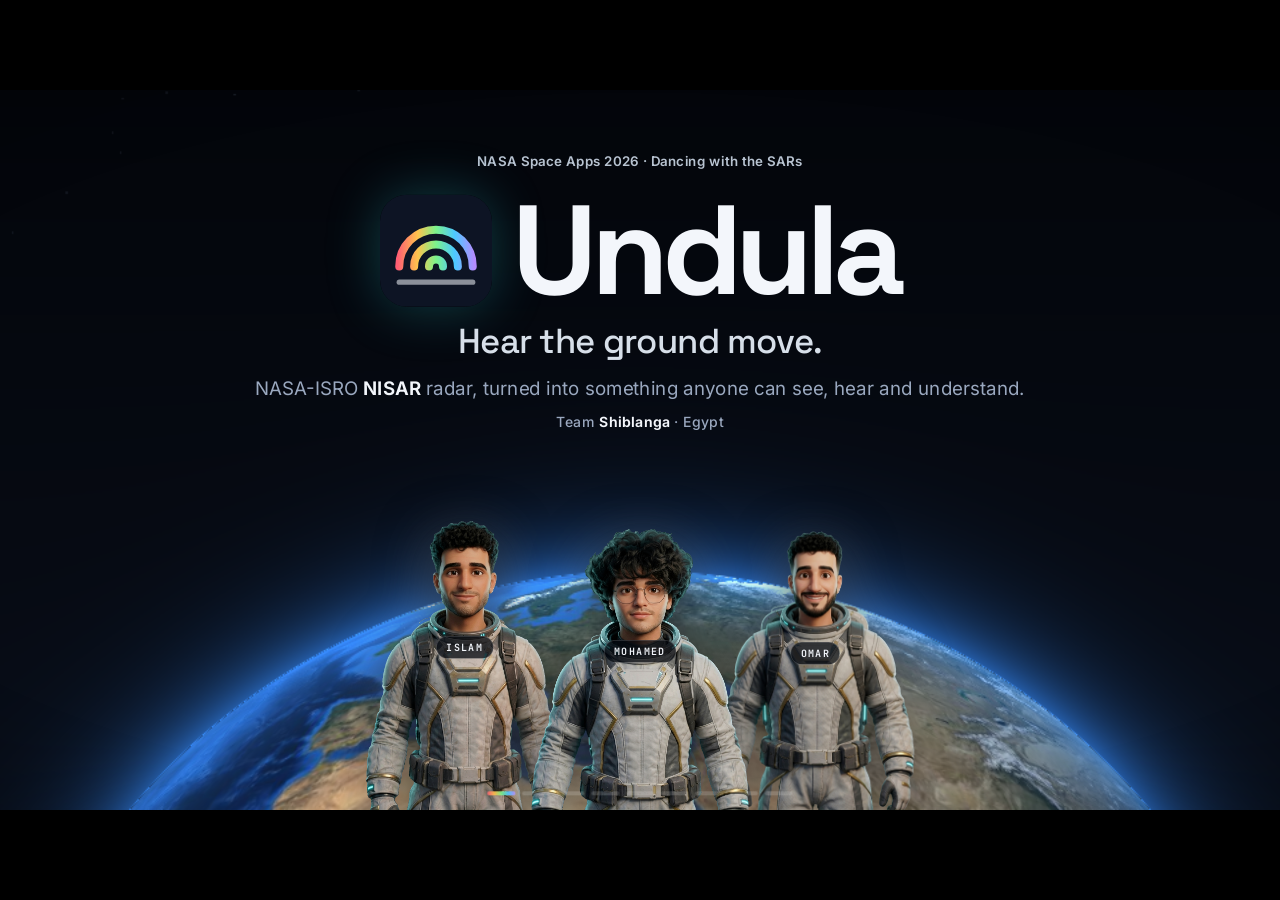
==== commit 5827a334: "Polish presentation typography, metric cards and icons" ====
--- a/index.html
+++ b/index.html
@@ -5,7 +5,7 @@
 <meta name="viewport" content="width=device-width, initial-scale=1">
 <title>Undula · Team Shiblanga</title>
 <link rel="icon" href="assets/brand/undula-mark.svg">
-<link rel="stylesheet" href="deck.css">
+<link rel="stylesheet" href="deck.css?v=2">
 </head>
 <body>
 <div id="viewport">
@@ -62,9 +62,9 @@
       <div class="kicker" data-a>The eye in the sky</div>
       <h2 data-a><span class="hl">NISAR</span> feels the ground move.</h2>
       <ul class="facts">
-        <li data-a><span class="ic">◎</span><div><b>NASA and ISRO radar satellite</b><span>A 12-metre antenna, L-band and S-band radar.</span></div></li>
-        <li data-a><span class="ic">↻</span><div><b>Every 12 days</b><span>Images nearly all of Earth's land and ice.</span></div></li>
-        <li data-a><span class="ic">☾</span><div><b>Day and night, through clouds</b><span>Radar brings its own light.</span></div></li>
+        <li data-a><span class="ic" aria-hidden="true"><svg viewBox="0 0 24 24" fill="none" stroke="currentColor" stroke-width="1.6" stroke-linecap="round" stroke-linejoin="round"><g transform="rotate(-25 12 12)"><rect x="9" y="8" width="6" height="8" rx="1.2"/><path d="M2 9h5v6H2zM17 9h5v6h-5zM7 12h2m6 0h2M12 8V4m-2 0h4M12 16v4"/></g></svg></span><div><b>NASA and ISRO radar satellite</b><span>A 12-metre antenna, L-band and S-band radar.</span></div></li>
+        <li data-a><span class="ic" aria-hidden="true"><svg viewBox="0 0 24 24" fill="none" stroke="currentColor" stroke-width="1.6" stroke-linecap="round" stroke-linejoin="round"><path d="M20 10a8 8 0 0 0-13.7-3.7L4 8m0-5v5h5M4 14a8 8 0 0 0 13.7 3.7L20 16m0 5v-5h-5"/></svg></span><div><b>Every 12 days</b><span>Images nearly all of Earth's land and ice.</span></div></li>
+        <li data-a><span class="ic" aria-hidden="true"><svg viewBox="0 0 24 24" fill="none" stroke="currentColor" stroke-width="1.6" stroke-linecap="round" stroke-linejoin="round"><path d="M11 3a5 5 0 0 0 0 10 5 5 0 0 1 5-7 5 5 0 0 0-5-3Z"/><path d="M7 20h10a4 4 0 0 0 .5-8 5 5 0 0 0-9.4-1.1A4.6 4.6 0 0 0 7 20Z"/></svg></span><div><b>Day and night, through clouds</b><span>Radar brings its own light.</span></div></li>
         <li data-a class="fringe-fact"><canvas class="mini-fringe" width="150" height="150"></canvas><div><b>Two passes, compared</b><span>Each rainbow cycle is about <b>12 cm</b> of motion toward or away from the satellite.</span></div></li>
       </ul>
     </div>
--- a/deck.css
+++ b/deck.css
@@ -41,12 +41,12 @@
 [data-step] { opacity: 0; transform: translateY(18px); transition: opacity .6s var(--out), transform .8s var(--spring); }
 [data-step].in { opacity: 1; transform: none; }
 
-.kicker { font: 600 22px/1 var(--mono); letter-spacing: .14em; text-transform: uppercase; color: var(--cyan); display: flex; align-items: center; gap: 14px; }
-.kicker .sec { display: inline-grid; place-items: center; width: 46px; height: 46px; border-radius: 50%; border: 2px solid currentColor; font-size: 18px; letter-spacing: 0; }
+.kicker { font: 600 20px/1.1 var(--sans); letter-spacing: .025em; color: #b8c3d1; display: flex; align-items: center; gap: 16px; }
+.kicker .sec { display: inline-flex; align-items: center; height: 32px; padding-right: 16px; border-right: 1px solid rgba(255,255,255,.22); font: 500 17px/1 var(--mono); letter-spacing: 0; color: #8795a9; }
 h1, h2 { font-family: var(--display); font-weight: 700; letter-spacing: -.035em; line-height: 1.02; }
 h2 { font-size: 78px; margin-top: 22px; }
-.hl { background: var(--rainbow); -webkit-background-clip: text; background-clip: text; color: transparent; }
-.source { font: 400 17px/1.4 var(--mono); color: var(--faint); margin-top: 22px; }
+.hl { color: var(--text); }
+.source { font: 400 17px/1.4 var(--sans); color: #8997ab; margin-top: 22px; }
 b { font-weight: 650; }
 
 /* ---------------- intro film ---------------- */
@@ -67,7 +67,7 @@
 .title-slide .title-block { position: absolute; left: 0; right: 0; top: 96px; text-align: center; display: grid; justify-items: center; }
 .brand { display: flex; align-items: center; gap: 30px; font-size: 190px; margin: 26px 0 6px; letter-spacing: -.055em; }
 .brand img { width: 168px; height: 168px; border-radius: 40px; box-shadow: 0 0 80px rgba(52,226,238,.25); }
-.tagline { font: 500 52px var(--display); letter-spacing: -.02em; background: var(--rainbow); -webkit-background-clip: text; background-clip: text; color: transparent; }
+.tagline { font: 500 52px var(--display); letter-spacing: -.02em; color: #d7dfe9; }
 .lede { max-width: 1180px; color: var(--dim); font-size: 28px; margin-top: 18px; }
 .lede b { color: var(--text); }
 .crew { position: absolute; left: 50%; bottom: 0; transform: translateX(-50%); display: flex; align-items: flex-end; gap: 0; }
@@ -79,7 +79,7 @@
   padding: 6px 14px; border-radius: 99px; background: rgba(5,8,15,.75); border: 1px solid rgba(255,255,255,.18); white-space: nowrap; opacity: 0; transition: opacity .6s .8s; }
 .crew.in figcaption { opacity: 1; }
 @keyframes float { 50% { transform: translateY(-14px); } }
-.team-tag { margin-top: 18px; font: 500 21px var(--mono); letter-spacing: .1em; text-transform: uppercase; color: var(--dim); }
+.team-tag { margin-top: 18px; font: 500 21px var(--sans); letter-spacing: .025em; color: var(--dim); }
 .team-tag b { color: var(--text); }
 
 /* ---------------- problem ---------------- */
@@ -88,13 +88,13 @@
   background: linear-gradient(90deg, rgba(5,8,15,.92) 45%, rgba(5,8,15,.6) 70%, transparent); }
 .sub { font-size: 32px; color: var(--dim); margin-top: 26px; max-width: 800px; }
 .stats { display: flex; gap: 26px; margin-top: 54px; }
-.stat { flex: 1; padding: 26px 26px 24px; border-radius: 24px; background: rgba(19,30,51,.7); border: 1px solid rgba(255,255,255,.08); position: relative; overflow: hidden; }
-.stat::before { content: ""; position: absolute; left: 0; top: 0; right: 0; height: 4px; background: var(--c); }
-.stat .v { font: 700 74px/1 var(--display); letter-spacing: -.04em; color: var(--c); font-variant-numeric: tabular-nums; }
+.stat { flex: 1; padding: 26px 26px 24px; border-radius: 16px; background: rgba(12,19,31,.82); border: 1px solid rgba(255,255,255,.16); position: relative; overflow: hidden; }
+.stat::before { content: none; }
+.stat .v { font: 650 74px/1 var(--display); letter-spacing: -.04em; color: var(--c); font-variant-numeric: tabular-nums; }
 .stat .v small { font-size: 26px; letter-spacing: 0; color: var(--dim); font-weight: 500; }
-.stat .l { margin-top: 12px; font-size: 21px; line-height: 1.35; color: var(--dim); }
-.stat .l em { font-style: normal; color: var(--faint); font-size: 17px; font-family: var(--mono); }
-.stat.coral { --c: var(--coral); } .stat.cyan { --c: var(--cyan); } .stat.gold { --c: var(--gold); }
+.stat .l { margin-top: 12px; font-size: 21px; line-height: 1.35; color: #b0bccd; }
+.stat .l em { font-style: normal; color: #8997ab; font-size: 17px; font-family: var(--sans); }
+.stat.coral, .stat.cyan, .stat.gold { --c: #edf1f7; }
 .delta-label { position: absolute; font: 600 18px var(--mono); letter-spacing: .12em; text-transform: uppercase; padding: 8px 16px 8px 12px; border-radius: 99px;
   background: rgba(5,8,15,.8); border: 1px solid rgba(255,255,255,.2); display: flex; gap: 10px; align-items: center; transform: translate(40px, -50%); opacity: 0; transition: opacity .8s .9s; white-space: nowrap; }
 .problem.on .delta-label { opacity: 1; }
@@ -103,7 +103,8 @@
 /* ---------------- nisar ---------------- */
 .facts { list-style: none; margin-top: 46px; display: grid; gap: 22px; }
 .facts li { display: flex; gap: 22px; align-items: center; }
-.facts .ic { flex: none; width: 64px; height: 64px; border-radius: 18px; display: grid; place-items: center; font-size: 30px; color: var(--cyan); background: rgba(52,226,238,.1); border: 1px solid rgba(52,226,238,.3); }
+.facts .ic { flex: none; width: 64px; height: 64px; display: grid; place-items: center; color: #c6d0de; }
+.facts .ic svg { display: block; width: 36px; height: 36px; }
 .facts li div { display: grid; }
 .facts li b { font: 650 30px var(--display); letter-spacing: -.01em; }
 .facts li span { color: var(--dim); font-size: 23px; }
@@ -132,15 +133,15 @@
   transition: background .5s, border-color .5s, opacity .7s var(--out), transform .9s var(--spring), filter .7s; }
 .chips li b { font: 650 28px var(--display); display: block; }
 .chips li span { display: block; font-size: 20px; color: var(--dim); line-height: 1.35; max-height: 0; opacity: 0; transition: max-height .6s var(--out), opacity .5s, margin .5s; }
-.chips li.cur { background: rgba(26,39,64,.9); border-color: rgba(52,226,238,.35); }
+.chips li.cur { background: rgba(26,39,64,.9); border-color: rgba(255,255,255,.24); }
 .chips li.cur span { max-height: 90px; opacity: 1; margin-top: 6px; }
-.chips li .bar { position: absolute; left: 0; bottom: 0; height: 3px; width: 0; background: var(--rainbow); }
+.chips li .bar { position: absolute; left: 0; bottom: 0; height: 3px; width: 0; background: #aebccd; }
 .presenter { position: absolute; bottom: 0; width: 360px; pointer-events: none; }
 .presenter img { width: 100%; display: block; filter: drop-shadow(0 30px 50px rgba(0,0,0,.7)); }
 .presenter.right { right: 30px; }
 .patch { position: absolute; left: 50%; bottom: 26px; transform: translateX(-50%); display: grid; justify-items: center; padding: 10px 22px 12px; border-radius: 18px;
   background: #070b14; white-space: nowrap; box-shadow: 0 10px 30px rgba(0,0,0,.6); }
-.patch::before { content: ""; position: absolute; inset: -2px; border-radius: 20px; padding: 2px; background: var(--rainbow); -webkit-mask: linear-gradient(#000 0 0) content-box, linear-gradient(#000 0 0); -webkit-mask-composite: xor; mask-composite: exclude; }
+.patch::before { content: ""; position: absolute; inset: -2px; border-radius: 20px; padding: 2px; background: rgba(255,255,255,.24); -webkit-mask: linear-gradient(#000 0 0) content-box, linear-gradient(#000 0 0); -webkit-mask-composite: xor; mask-composite: exclude; }
 .patch b { font: 700 24px var(--display); letter-spacing: .02em; }
 .patch span { font: 500 13px var(--mono); letter-spacing: .16em; text-transform: uppercase; color: var(--dim); }
 
@@ -154,7 +155,7 @@
 .hear-col { position: absolute; left: 1060px; top: 250px; width: 540px; display: grid; gap: 26px; }
 .hear .sound-card { padding: 24px 26px; border-radius: 26px; background: rgba(19,30,51,.78); border: 1px solid rgba(255,255,255,.08);
   display: grid; grid-template-columns: auto 1fr; gap: 6px 22px; align-items: center; }
-.play-sound { width: 84px; height: 84px; border-radius: 50%; border: 0; cursor: pointer; background: var(--rainbow); display: grid; place-items: center; box-shadow: 0 0 40px rgba(124,242,139,.25); }
+.play-sound { width: 84px; height: 84px; border-radius: 50%; border: 0; cursor: pointer; background: #dde5ef; display: grid; place-items: center; }
 .play-sound .tri { width: 0; height: 0; border-left: 28px solid #05080f; border-top: 17px solid transparent; border-bottom: 17px solid transparent; margin-left: 6px; }
 .play-sound.on .tri { border: 0; width: 26px; height: 30px; margin: 0; background: linear-gradient(90deg, #05080f 0 9px, transparent 9px 17px, #05080f 17px); }
 .sound-text b { font: 650 30px/1.15 var(--display); display: block; }
@@ -182,8 +183,8 @@
 .vcard b { display: block; font: 650 30px var(--display); padding: 0 10px; }
 .vcard span { display: block; font-size: 20px; color: var(--dim); padding: 4px 10px 0; line-height: 1.35; }
 .data-band { position: absolute; left: 110px; right: 110px; bottom: 74px; display: flex; flex-wrap: wrap; gap: 12px 12px; align-items: center; }
-.data-band span { font: 500 17px var(--mono); padding: 9px 16px; border-radius: 99px; border: 1px solid rgba(255,255,255,.14); color: var(--dim); background: rgba(5,8,15,.6); }
-.data-band .band-k { border: 0; background: none; padding-left: 0; color: var(--cyan); letter-spacing: .12em; text-transform: uppercase; font-weight: 600; }
+.data-band span { font: 500 17px var(--sans); padding: 9px 16px; border-radius: 99px; border: 1px solid rgba(255,255,255,.14); color: var(--dim); background: rgba(5,8,15,.6); }
+.data-band .band-k { border: 0; background: none; padding-left: 0; color: #b8c3d1; letter-spacing: .025em; font-weight: 600; }
 .trust .presenter.right { right: 0; width: 330px; }
 .trust .data-band { right: 380px; bottom: 70px; }
 
@@ -192,7 +193,7 @@
 .close-left h2 { font-size: 70px; }
 .next { list-style: none; margin-top: 42px; display: grid; gap: 18px; }
 .next li { font-size: 27px; color: var(--dim); padding-left: 30px; position: relative; max-width: 960px; }
-.next li::before { content: ""; position: absolute; left: 0; top: 14px; width: 12px; height: 12px; border-radius: 50%; background: var(--rainbow); }
+.next li::before { content: ""; position: absolute; left: 0; top: 14px; width: 12px; height: 12px; border-radius: 50%; background: #bac6d6; }
 .next li b { color: var(--text); }
 .qr-card { position: absolute; right: 120px; top: 130px; width: 400px; padding: 30px; border-radius: 30px; background: rgba(243,246,251,.97); color: #0d1424; display: grid; justify-items: center; gap: 6px;
   box-shadow: 0 30px 100px rgba(0,0,0,.6), 0 0 80px rgba(52,226,238,.2); }
@@ -203,8 +204,8 @@
 .sign-off { position: absolute; left: 0; right: 0; top: 770px; display: grid; justify-items: center; gap: 4px; }
 .sign-off img { width: 76px; height: 76px; border-radius: 18px; }
 .sign-off span { font: 700 46px var(--display); letter-spacing: -.03em; }
-.sign-off em { font-style: normal; background: var(--rainbow); -webkit-background-clip: text; background-clip: text; color: transparent; }
-.sign-off small { font: 500 18px var(--mono); letter-spacing: .14em; text-transform: uppercase; color: var(--dim); }
+.sign-off em { font-style: normal; color: #d7dfe9; }
+.sign-off small { font: 500 18px var(--sans); letter-spacing: .025em; color: var(--dim); }
 
 /* ---------------- satellite + scan ---------------- */
 #sat { position: absolute; left: 0; top: 0; width: 420px; height: 260px; margin: -130px 0 0 -210px; pointer-events: none; z-index: 20; opacity: 0; will-change: transform; }
@@ -274,7 +275,7 @@
 .unique.on .tile.in img { transform: scale(1.14); }
 .tile::before { content: ""; position: absolute; inset: 0; background: linear-gradient(180deg, rgba(5,8,15,0) 20%, rgba(5,8,15,.92) 78%); }
 .tile > * { position: relative; }
-.tile em { position: absolute; top: 16px; left: 20px; font: 600 18px var(--mono); font-style: normal; color: var(--cyan); padding: 4px 10px; border-radius: 99px; background: rgba(5,8,15,.75); }
+.tile em { position: absolute; top: 16px; left: 20px; font: 500 18px var(--sans); font-style: normal; color: #c6d0de; padding: 4px 10px; border-radius: 99px; background: rgba(5,8,15,.75); }
 .tile b { font: 700 30px/1.15 var(--display); }
 .tile span { font-size: 19px; color: var(--dim); line-height: 1.35; margin-top: 4px; }
 body.export .tile img { transform: scale(1.06); transition: none; }
@@ -285,9 +286,9 @@
 
 /* measured from full NISAR data (Explore & Trust) */
 .measured { position: absolute; left: 110px; top: 742px; width: 1420px; height: 160px; display: flex; align-items: center; gap: 26px; padding: 6px 24px;
-  border-radius: 22px; background: rgba(19,30,51,.82); border: 1px solid rgba(124,242,139,.25); }
+  border-radius: 22px; background: rgba(19,30,51,.82); border: 1px solid rgba(255,255,255,.16); }
 .measured .m-text { width: 560px; display: grid; gap: 4px; flex: none; }
-.measured .m-k { font: 600 15px var(--mono); letter-spacing: .12em; text-transform: uppercase; color: var(--green); }
+.measured .m-k { font: 600 15px var(--sans); letter-spacing: .025em; color: #b8c3d1; }
 .measured b { font: 650 30px/1.15 var(--display); }
 .measured .m-s { font-size: 18px; color: var(--dim); }
 .measured .m-s em { font-style: normal; font-weight: 700; color: var(--text); }
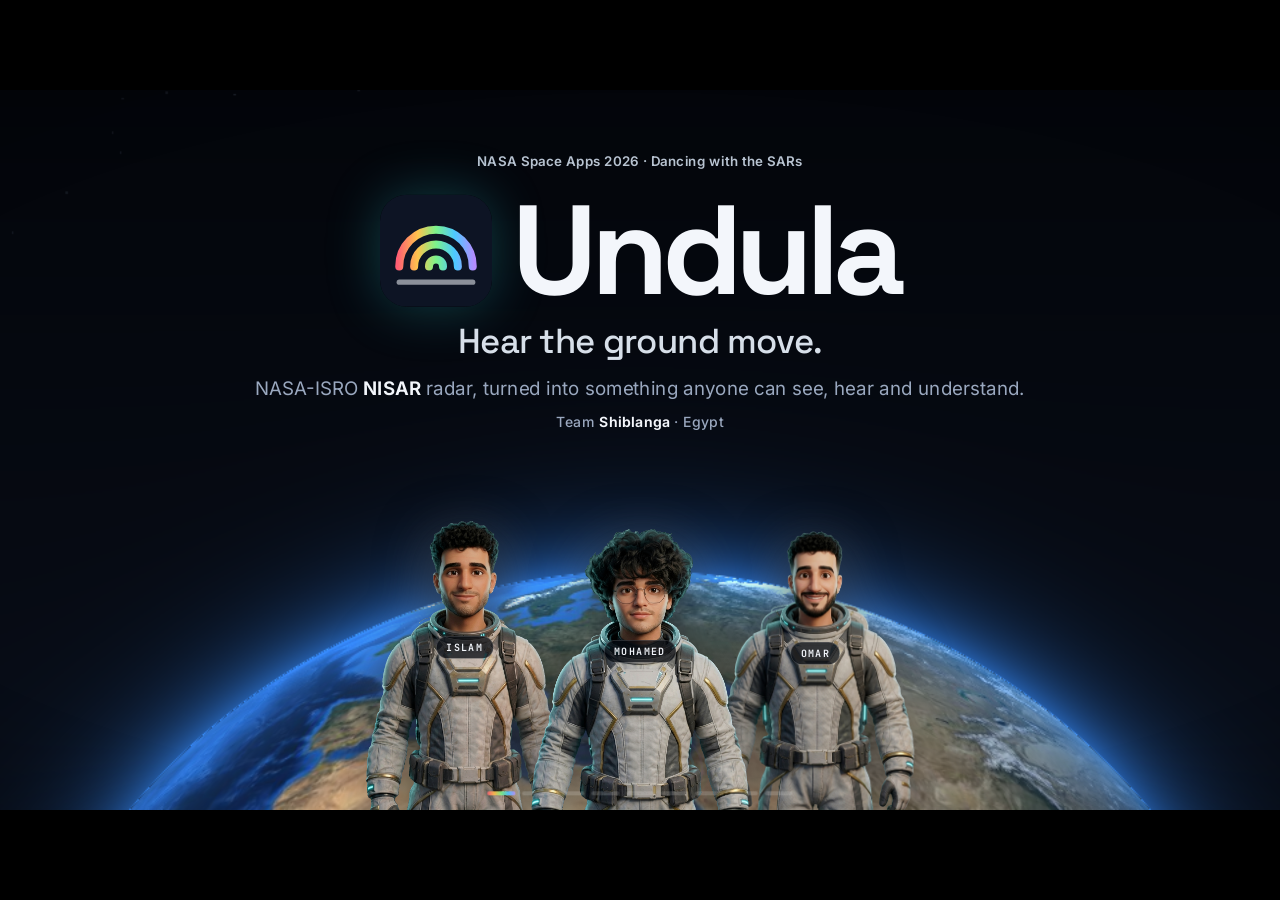
==== commit 99cd32f6: "Point presentation QR to live Undula app" ====
--- a/index.html
+++ b/index.html
@@ -207,6 +207,6 @@
 </div>
 <script src="assets/vendor/qrcode.js"></script>
 <script src="assets/earth-texture.js"></script>
-<script src="deck.js"></script>
+<script src="deck.js?v=20261114-links"></script>
 </body>
 </html>
